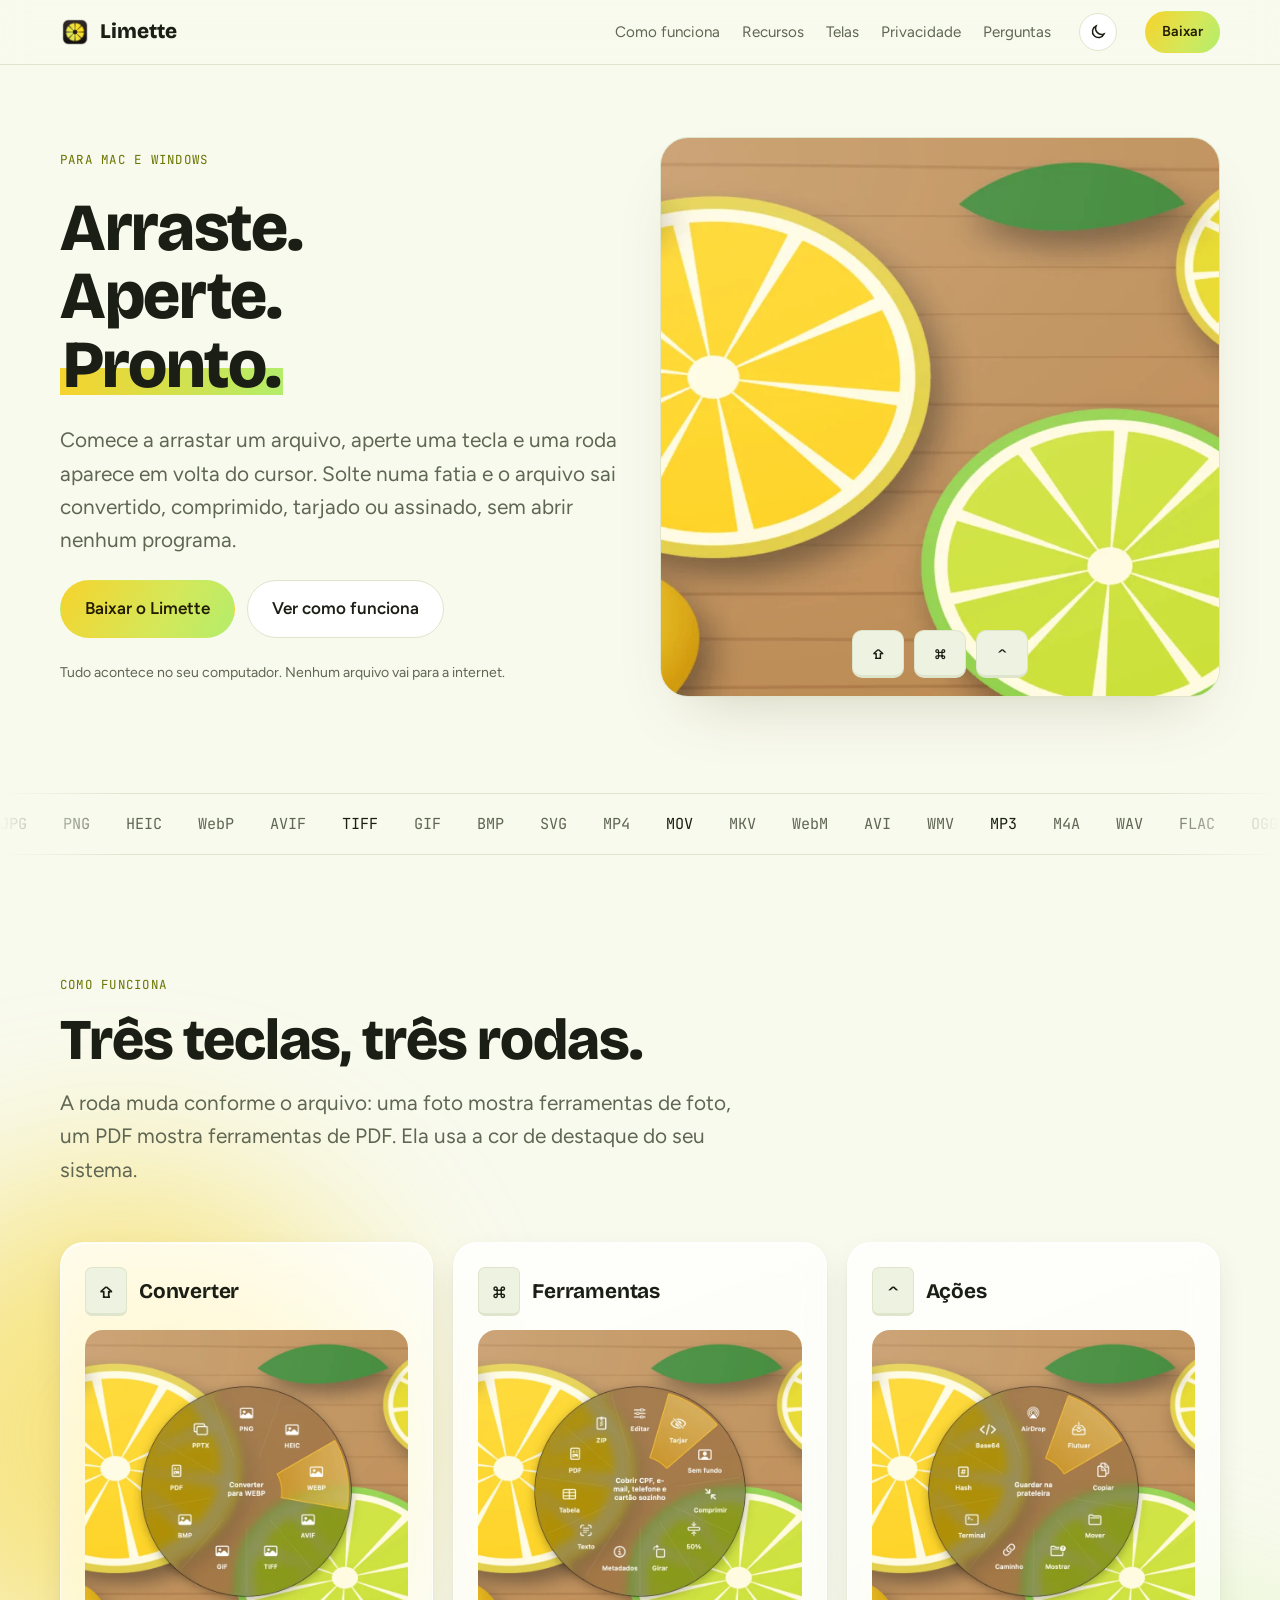
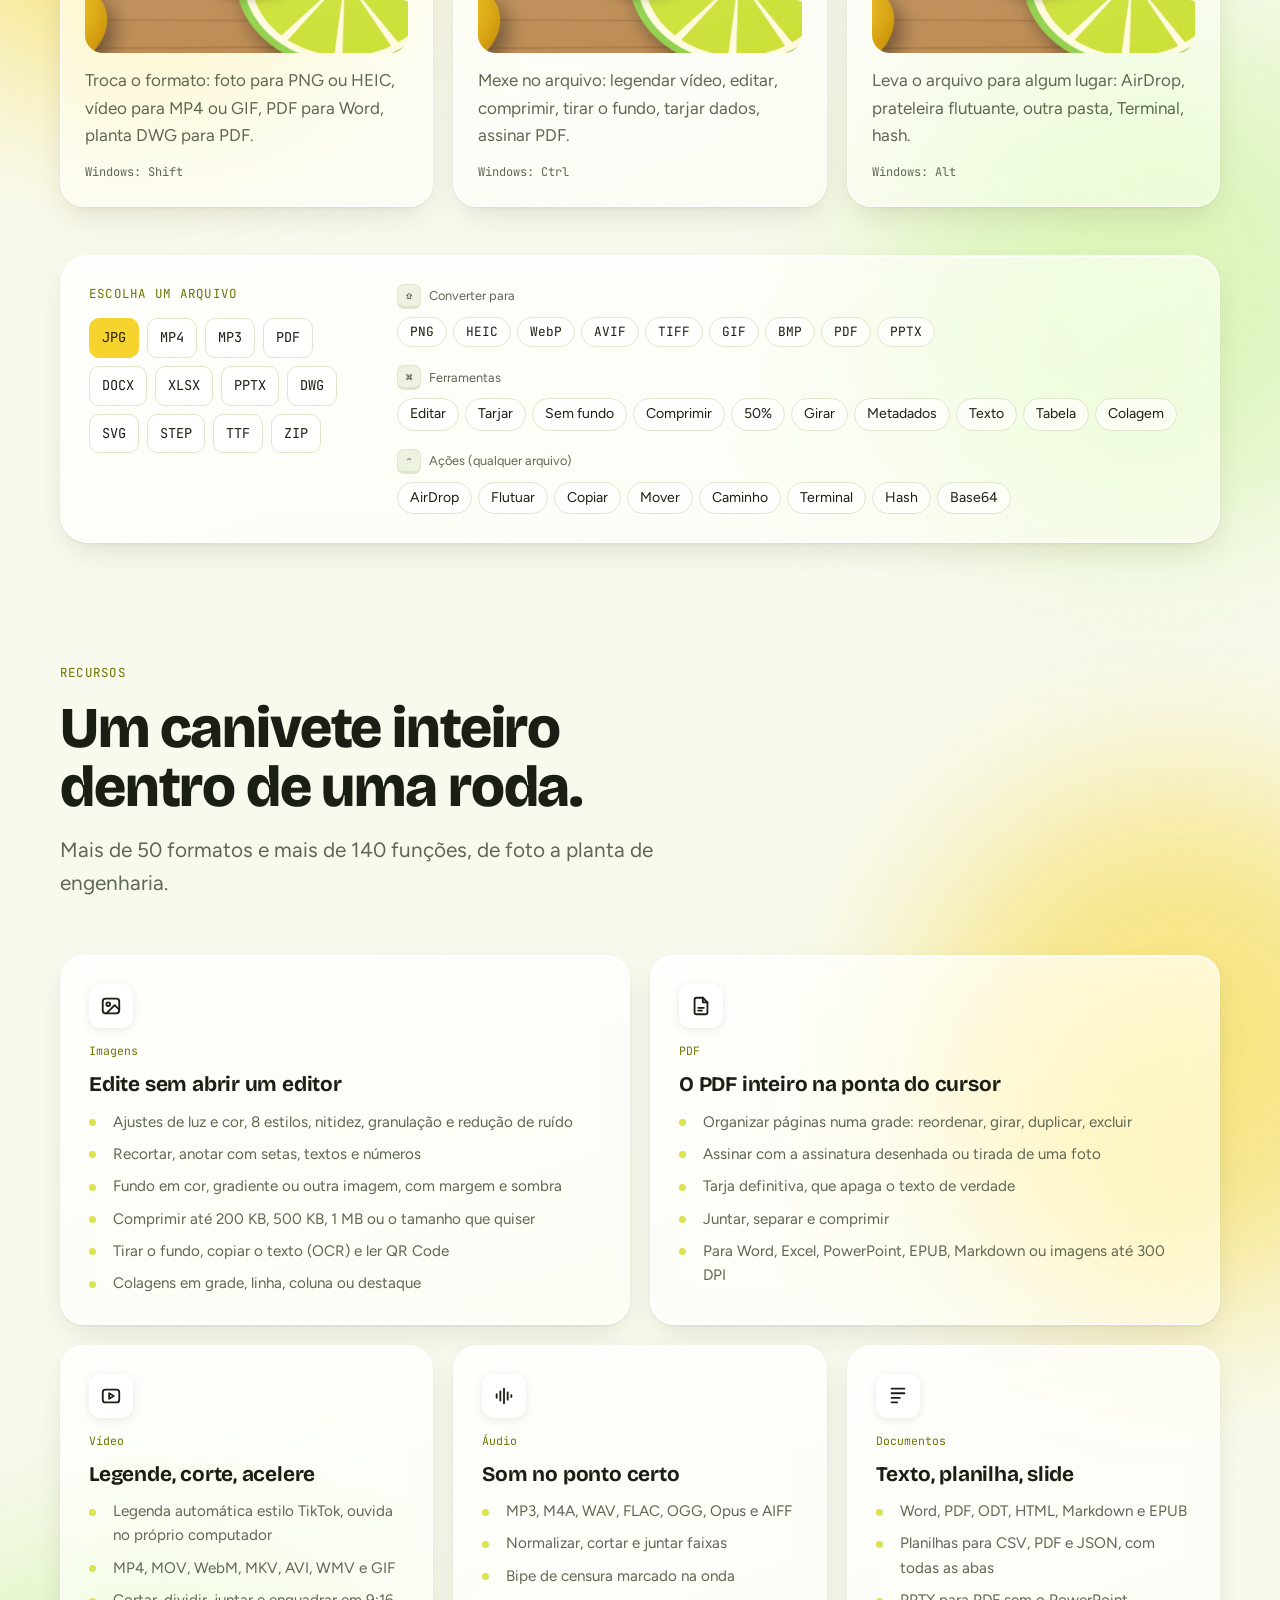
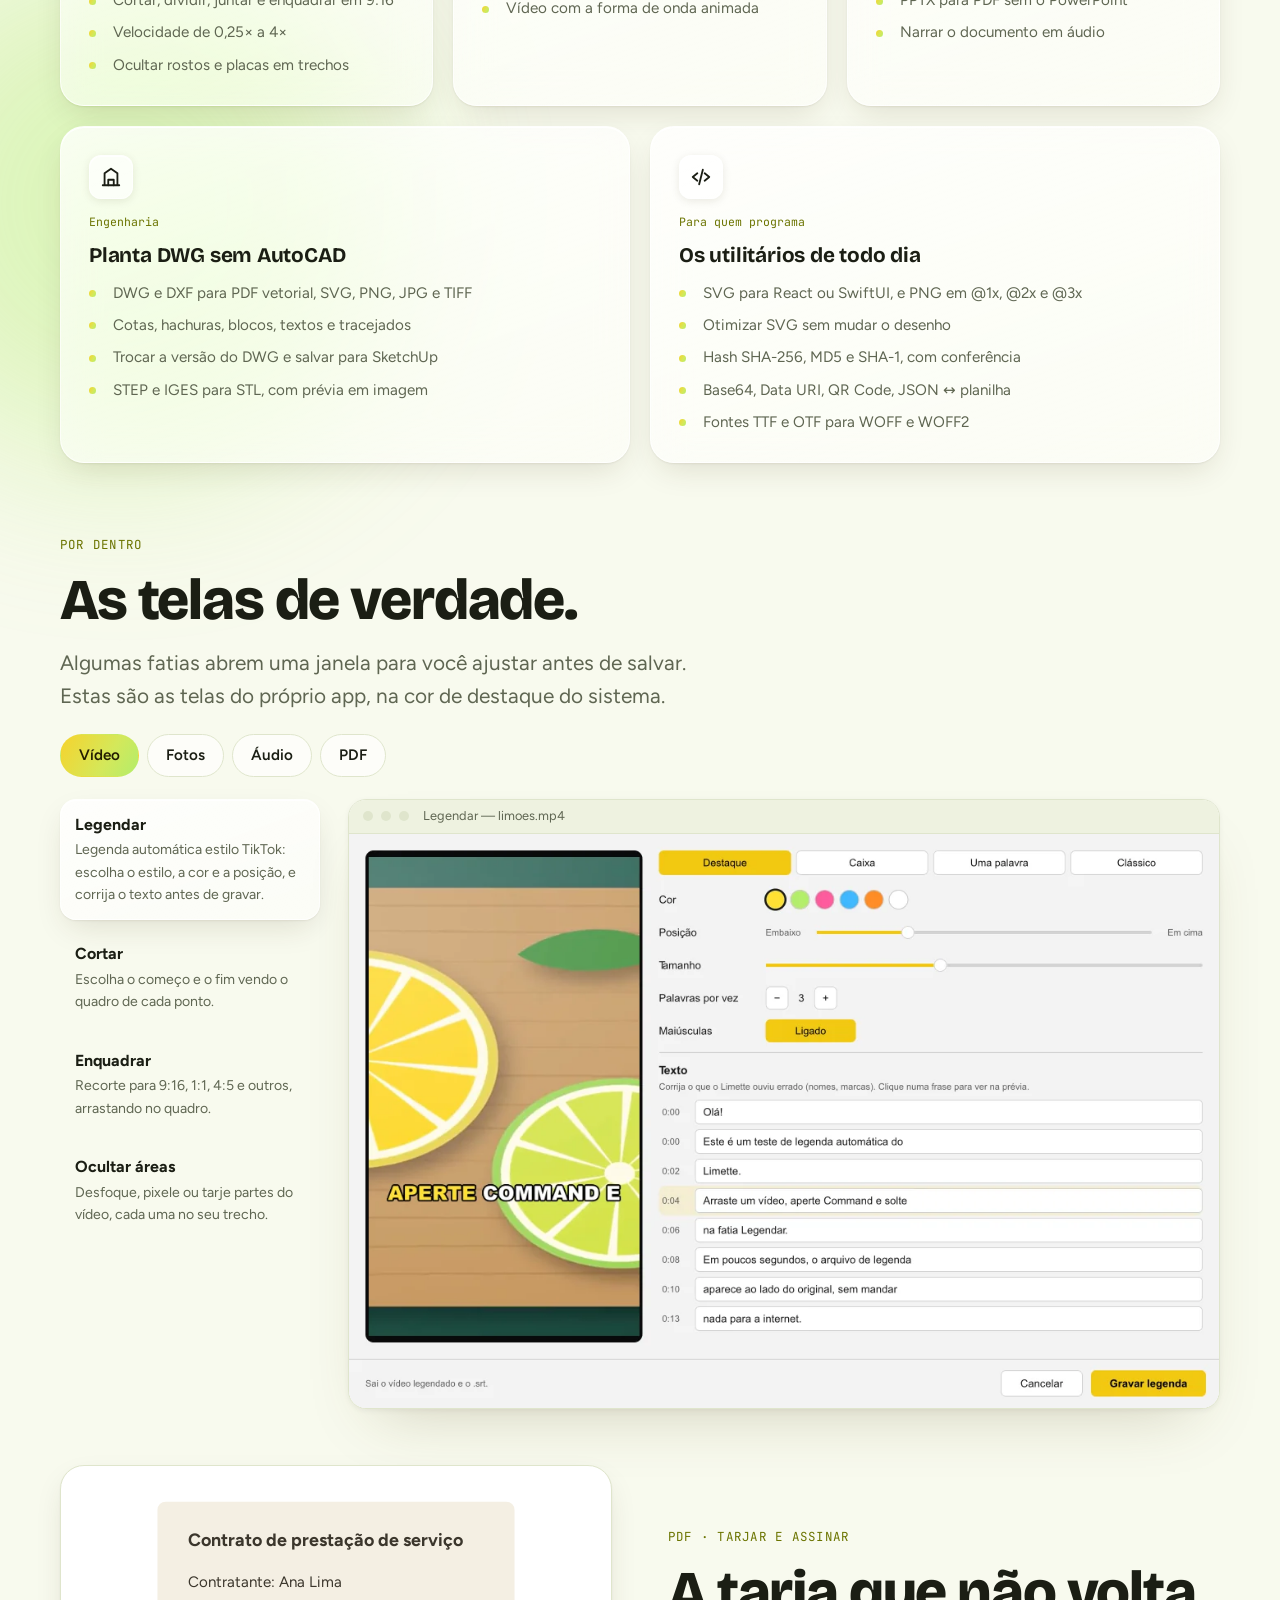
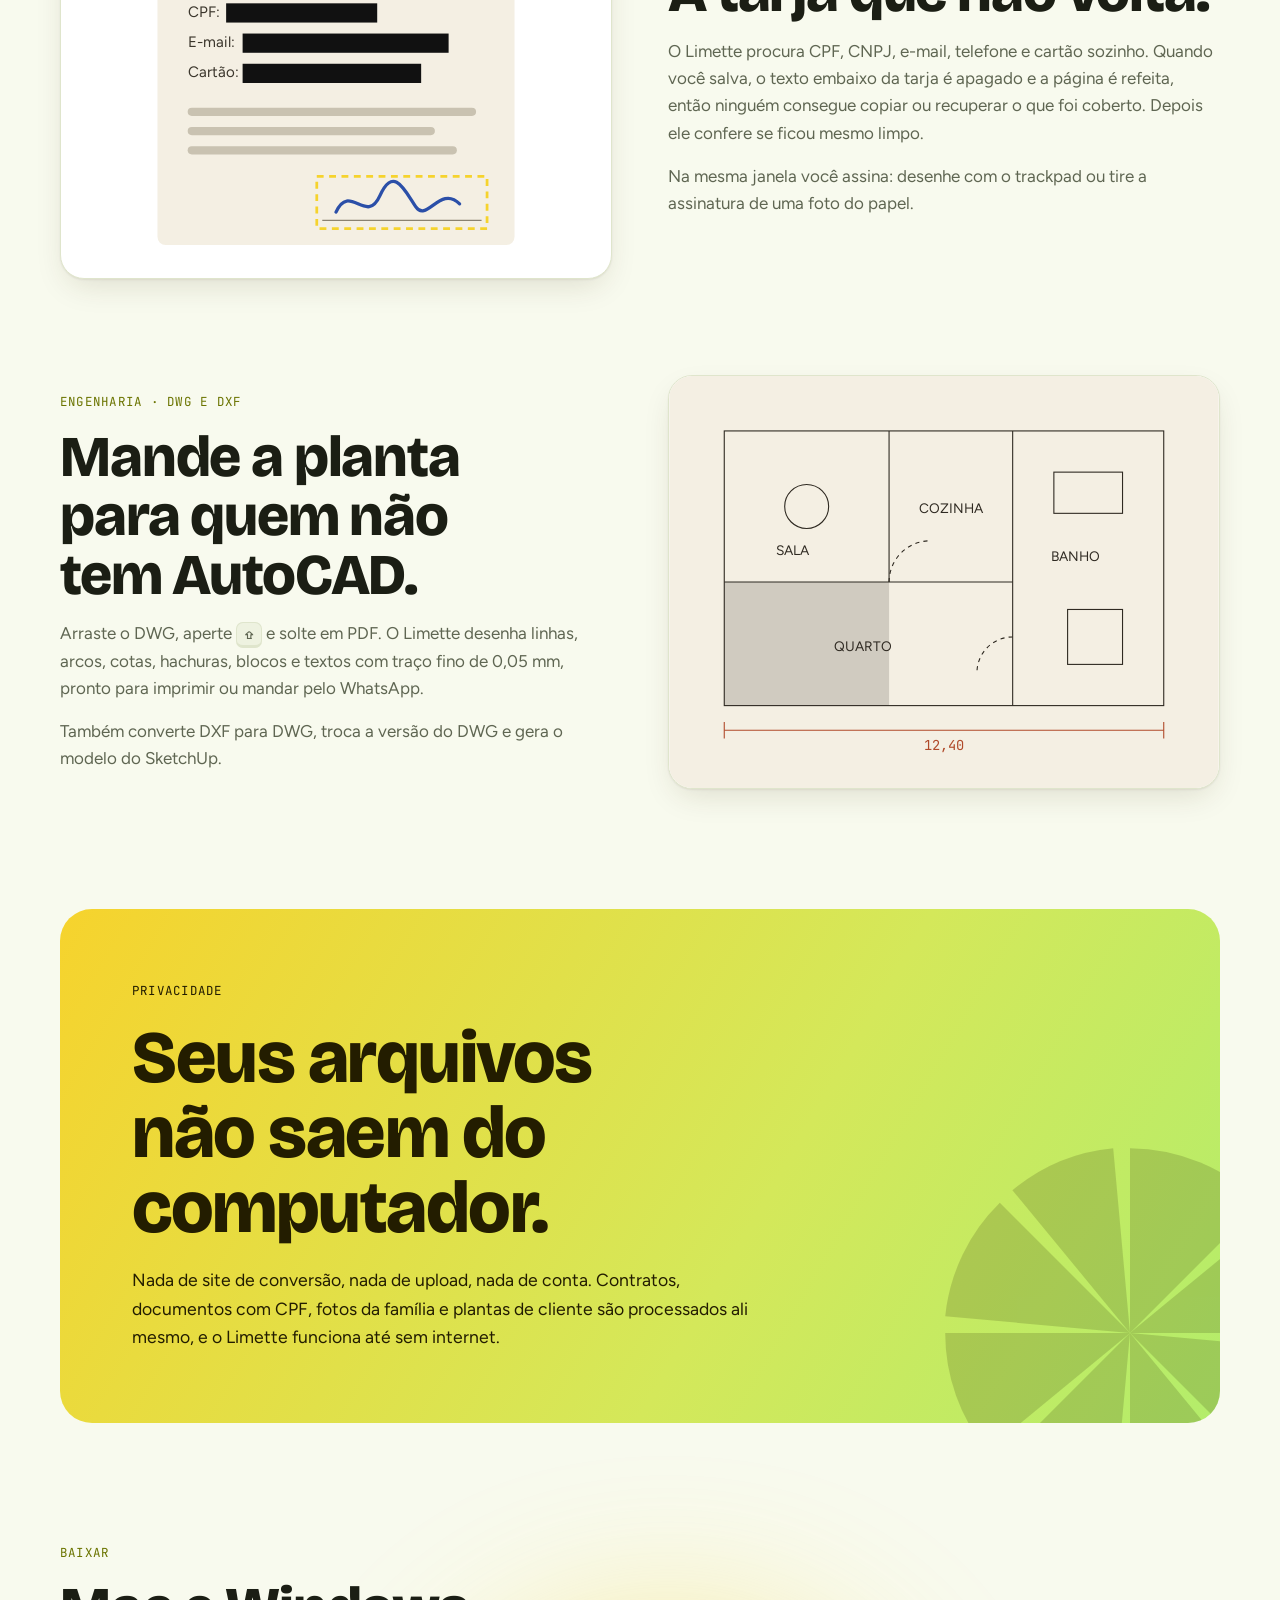
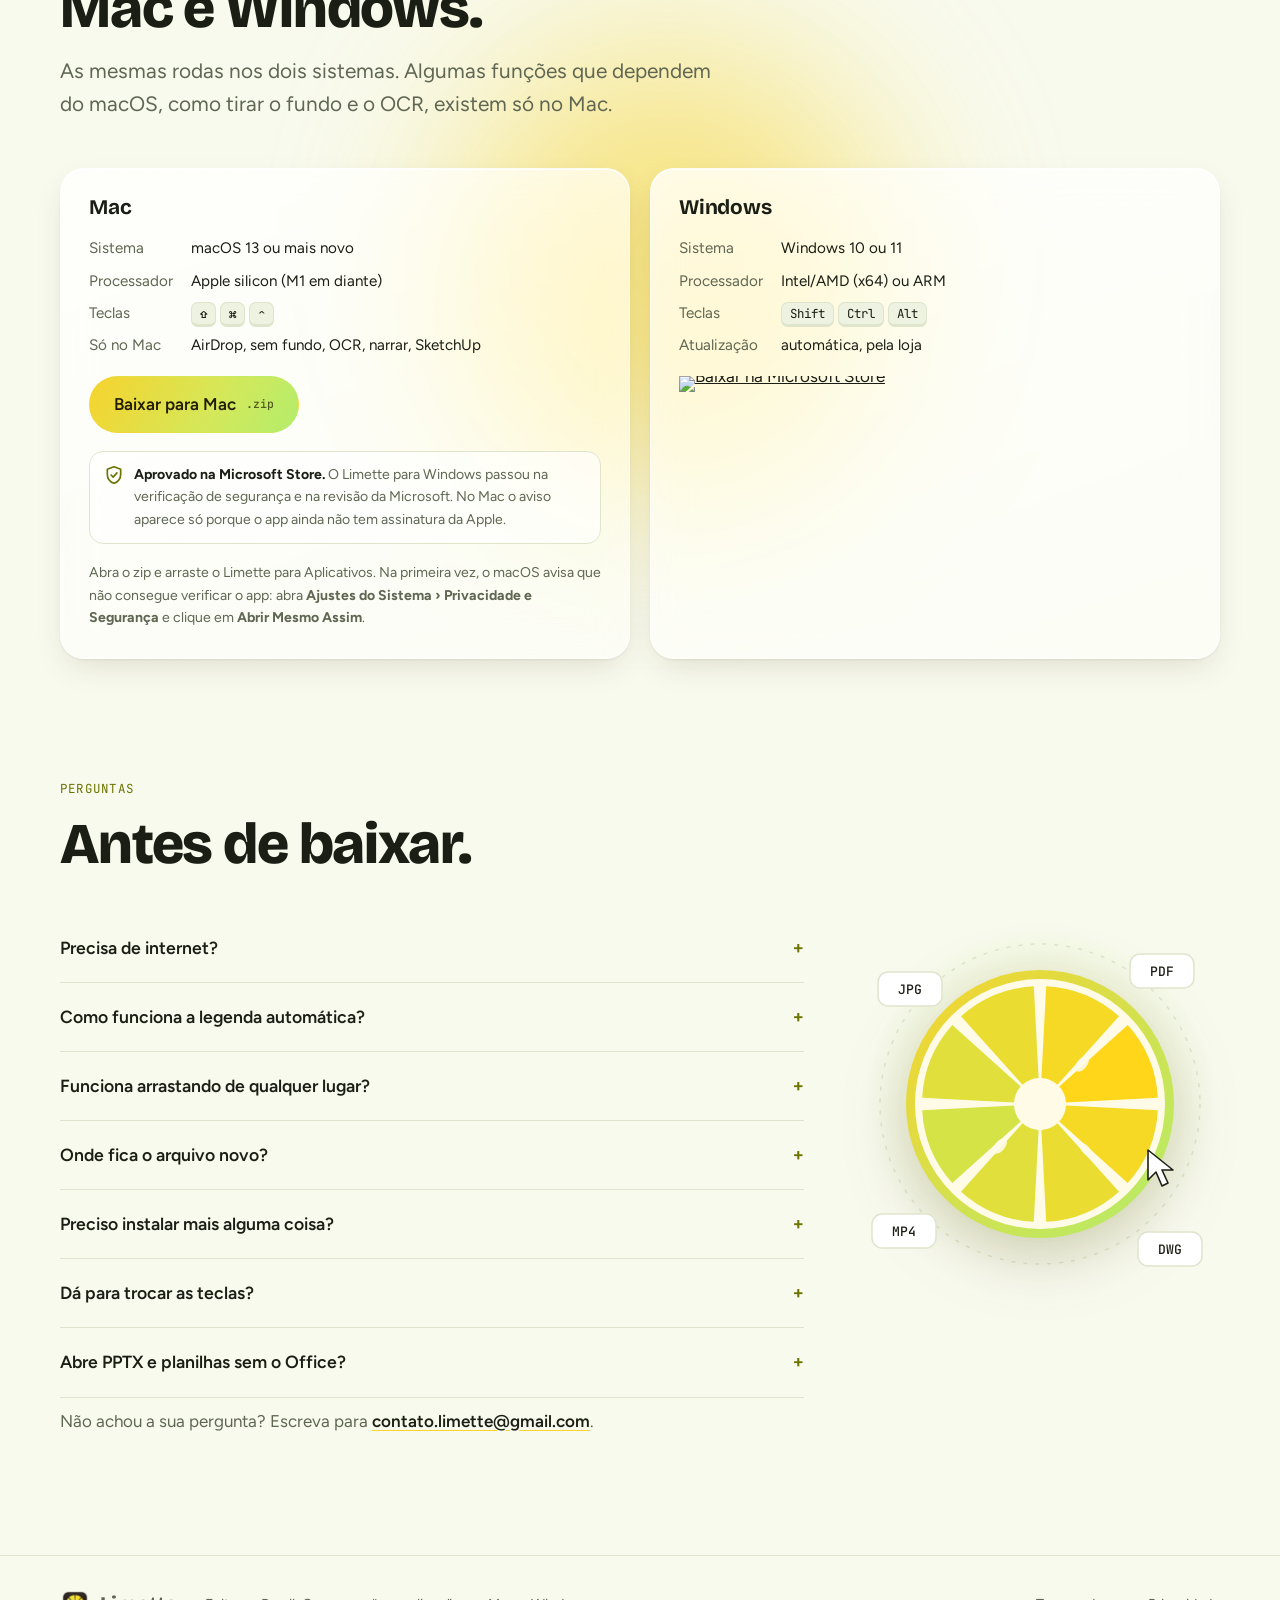
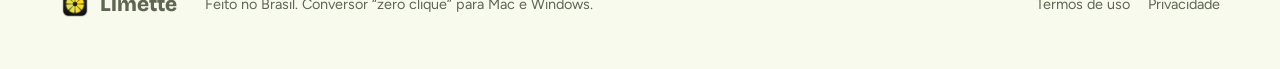
==== index.html @ af5698f9 "Selo oficial da Microsoft Store Co-Authored-By: Claude Opus 5.5 <noreply@anthropic.com>" ====
<!doctype html>
<html lang="pt-BR">
<head>
<meta charset="utf-8">
<meta name="viewport" content="width=device-width, initial-scale=1, viewport-fit=cover">
<title>Limette</title>
<meta name="description" content="Arraste um arquivo, aperte uma tecla e escolha na roda. Converter, comprimir, tarjar e assinar no Mac e no Windows, sem internet.">
<meta name="claude:viewport-fit-sides" content="cover">
<link rel="icon" href="icon.png">
<link rel="preconnect" href="https://fonts.googleapis.com">
<link rel="stylesheet" href="https://fonts.googleapis.com/css2?family=Bricolage+Grotesque:opsz,wght@12..96,500;12..96,700;12..96,800&family=Figtree:wght@400;500;600&family=JetBrains+Mono:wght@500&display=swap">
<style>
/* Layout: casca escura do ícone, gomos do amarelo ao verde-claro como único acento; a roda real do app é o herói */
/* claro é o padrão; o escuro só entra pelo botão (data-theme="dark") */
:root{
  --bg:#f8faee; --surface:#ffffff; --raise:#eef2e0; --ink:#1b1e14; --muted:#5f6652; --line:#dfe5cc;
  --lime:#b3ed6b; --grad:linear-gradient(120deg,#f6d32d 0%,#d4e85a 60%,#b3ed6b 100%);
  --lemon:#f6d32d; --lemon-soft:#f6d32d22; --lemon-ink:#231d00; --accent-text:#6b7400; --glow:#f2fbcf; --shadow:#5a4a1a40; --h1-accent:#1b1e14; --h1-mark:#f6d32d;
  --glass-1:#ffffffd0; --glass-2:#ffffff80; --glass-border:#ffffffb0; --glass-hi:#ffffff; --glass-shadow:0 1px 2px #3a2f0a14, 0 12px 32px -8px #3a2f0a26;
  --chip:#ffffffa0; --blob-1:#f6d32d; --blob-2:#b3ed6b; --blob-op:.55;
  --f-display:"Bricolage Grotesque", "Avenir Next", system-ui, sans-serif;
  --f-body:"Figtree", -apple-system, "Segoe UI", system-ui, sans-serif;
  --f-mono:"JetBrains Mono", ui-monospace, Menlo, Consolas, monospace;
  color-scheme:light;
}
:root[data-theme="dark"]{
  --bg:#10120c; --surface:#191c14; --raise:#22261b; --ink:#f2f4e6; --muted:#a3a892; --line:#2b3024; --accent-text:#f6d32d; --glow:#232a17; --shadow:#0009; --h1-accent:#f6d32d; --h1-mark:transparent; --glass-1:#ffffff12; --glass-2:#ffffff06; --glass-border:#ffffff1c; --glass-hi:#ffffff1f; --glass-shadow:0 1px 2px #0006, 0 16px 40px -12px #000c; --chip:#ffffff10; --blob-op:.2; color-scheme:dark }
*{box-sizing:border-box}
html{scroll-behavior:smooth;overflow-x:clip}
@media (prefers-reduced-motion:reduce){html{scroll-behavior:auto}}
body{margin:0;background:var(--bg);color:var(--ink);font-family:var(--f-body);font-size:17px;line-height:1.6;-webkit-font-smoothing:antialiased;overflow-x:clip}
.g{padding-left:max(20px, env(safe-area-inset-left,0px));padding-right:max(20px, env(safe-area-inset-right,0px))}
.wrap{max-width:1160px;margin:0 auto}
h1,h2,h3{font-family:var(--f-display);margin:0;text-wrap:balance;letter-spacing:-.02em;line-height:1.02}
h1{font-size:clamp(2.5rem,5.4vw,4.2rem);font-weight:800}
h2{font-size:clamp(2.1rem,5vw,3.6rem);font-weight:800}
h3{font-size:1.3rem;font-weight:700;letter-spacing:-.01em}
p{margin:0}
a{color:inherit}
kbd{font-family:var(--f-mono);font-size:.82em;background:var(--raise);border:1px solid var(--line);border-bottom-width:3px;border-radius:7px;padding:2px 8px;white-space:nowrap}
.eyebrow{font-family:var(--f-mono);font-size:.78rem;letter-spacing:.1em;text-transform:uppercase;color:var(--accent-text)}
.lede{font-size:clamp(1.1rem,2vw,1.3rem);color:var(--muted);max-width:52ch}
.btn{display:inline-flex;align-items:center;gap:10px;border-radius:999px;padding:14px 24px;font-weight:600;text-decoration:none;border:1px solid var(--line);background:var(--surface);transition:transform .15s, background .15s}
.btn:hover{transform:translateY(-1px);background:var(--raise)}
.btn.primary{background:var(--grad);color:var(--lemon-ink);border-color:transparent}
.btn.primary:hover{filter:brightness(1.06)}
.btn small{font-family:var(--f-mono);font-size:.72rem;opacity:.7;font-weight:500}
:focus-visible{outline:3px solid var(--lemon);outline-offset:3px}
section{padding-block:120px 0}
@media (max-width:700px){section{padding-block:80px 0}}

/* nav */
body::before{content:"";position:fixed;inset:0 0 auto;height:env(safe-area-inset-top,0px);z-index:20;background:var(--bg)}
nav{position:sticky;top:env(safe-area-inset-top,0px);z-index:10;background:color-mix(in srgb, var(--bg) 82%, transparent);backdrop-filter:blur(14px);-webkit-backdrop-filter:blur(14px);border-bottom:1px solid var(--line)}
nav .wrap{display:flex;align-items:center;gap:28px;height:64px}
.brand{display:flex;align-items:center;gap:10px;font-family:var(--f-display);font-weight:800;font-size:1.3rem;text-decoration:none}
.brand img{width:30px;height:30px}
nav .links{display:flex;gap:22px;margin-left:auto;font-size:.95rem;color:var(--muted)}
nav .links a{text-decoration:none}
nav .links a:hover{color:var(--ink)}
nav .btn{padding:8px 16px;font-size:.9rem}
.theme{width:38px;height:38px;border-radius:50%;border:1px solid var(--line);background:var(--surface);color:var(--ink);display:grid;place-items:center;cursor:pointer;padding:0}
.theme:hover{background:var(--raise)}
.theme svg{width:18px;height:18px}
.theme .sun{display:none}
:root[data-theme="dark"] .theme .sun{display:block} :root[data-theme="dark"] .theme .moon{display:none}
@media (max-width:760px){nav .links{display:none} .theme{margin-left:auto}}

/* hero */
.hero{padding-block:72px 0;display:grid;grid-template-columns:minmax(0,1fr) minmax(0,1fr);gap:40px;align-items:center}
.hero .copy{display:grid;gap:24px}
.hero h1 span{color:var(--h1-accent);background:linear-gradient(90deg,#f6d32d,#b3ed6b) 0 82%/100% 34% no-repeat;padding-inline:.04em}
:root[data-theme="dark"] .hero h1 span{background:var(--grad);-webkit-background-clip:text;background-clip:text;color:transparent;padding-inline:0}
.ctas{display:flex;flex-wrap:wrap;gap:12px}
.note{font-size:.88rem;color:var(--muted)}
@media (max-width:900px){.hero{grid-template-columns:1fr}}

.stage{position:relative;aspect-ratio:1/1;max-width:100%;border-radius:28px;overflow:hidden;border:1px solid var(--line);box-shadow:0 30px 60px -30px var(--shadow)}
.stage .backdrop,.wheel{position:absolute;inset:0;width:100%;height:100%;object-fit:cover;display:block}
/* fotos da roda de verdade (Liquid Glass) sobre o mesmo fundo: só a roda "aparece" */
.wheel{opacity:0;transform:scale(1.015);transition:opacity .35s ease, transform .45s cubic-bezier(.2,.9,.25,1.15)}
.wheel.show{opacity:1;transform:none}
@media (prefers-reduced-motion:reduce){.wheel{transition:none}}
.keys{position:absolute;left:50%;bottom:18px;transform:translateX(-50%);display:flex;gap:10px;z-index:5}
.keys kbd{font-size:1.1rem;padding:8px 14px;border-radius:10px;transition:background .15s, color .15s, transform .15s;min-width:52px;text-align:center}
.keys kbd.down{background:var(--lemon);color:var(--lemon-ink);border-color:var(--lemon);transform:translateY(2px)}
.toast{position:absolute;left:50%;top:20px;transform:translate(-50%,-12px);opacity:0;background:var(--raise);border:1px solid var(--line);border-radius:999px;padding:8px 16px;font-size:.9rem;transition:opacity .3s, transform .3s;white-space:nowrap;z-index:6}
.toast.show{opacity:1;transform:translate(-50%,0)}
.toast i{font-style:normal;color:var(--accent-text)}
@media (prefers-reduced-motion:reduce){.wheel,.file,.cursor,.toast{transition:none}}

/* formats marquee */
.marquee{margin-top:96px;border-block:1px solid var(--line);overflow:hidden;padding-block:18px;mask-image:linear-gradient(90deg,transparent,#000 10%,#000 90%,transparent)}
.track{display:flex;gap:36px;width:max-content;animation:run 60s linear infinite;font-family:var(--f-mono);color:var(--muted);font-size:.95rem}
.track span:nth-child(5n+1){color:var(--ink)}
@keyframes run{to{transform:translateX(-50%)}}
@media (prefers-reduced-motion:reduce){.track{animation:none;flex-wrap:wrap;width:auto}}

/* three keys */
.head{display:grid;gap:16px;max-width:760px}
.trio{display:grid;grid-template-columns:repeat(3,minmax(0,1fr));gap:20px;margin-top:56px}
@media (max-width:900px){.trio{grid-template-columns:1fr}}
.mode{border-radius:24px;padding:24px;display:grid;gap:14px;align-content:start}
.mode img{width:100%;max-width:340px;margin:0 auto;display:block}
.mode img.shot-wheel{border-radius:18px;aspect-ratio:1/1;object-fit:cover}

.mode .key{display:flex;align-items:center;gap:12px}
.mode .key kbd{font-size:1.3rem;padding:6px 14px}
.mode p{color:var(--muted)}
.mode .win{font-family:var(--f-mono);font-size:.75rem;color:var(--muted)}

/* where does it go */
.picker{margin-top:48px;display:grid;grid-template-columns:minmax(0,280px) minmax(0,1fr);gap:28px;border-radius:28px;padding:28px}
@media (max-width:760px){.picker{grid-template-columns:1fr}}
.from{display:flex;flex-wrap:wrap;gap:8px;align-content:start}
.from button{font:inherit;font-family:var(--f-mono);font-size:.85rem;color:var(--ink);background:var(--chip);border:1px solid var(--line);border-radius:10px;padding:8px 12px;cursor:pointer}
.from button[aria-pressed="true"]{background:var(--lemon);color:var(--lemon-ink);border-color:var(--lemon)}
.to{display:grid;gap:18px;align-content:start;min-width:0}
.to .row{display:grid;gap:8px}
.to .lbl{font-size:.8rem;color:var(--muted);display:flex;gap:8px;align-items:center}
.to .chips{display:flex;flex-wrap:wrap;gap:6px}
.to .chips span{border:1px solid var(--line);border-radius:999px;padding:4px 12px;font-size:.88rem;background:var(--chip)}
.to .chips.conv span{font-family:var(--f-mono);font-size:.8rem}


/* vidro: cards translúcidos sobre manchas de limão */
.mode,.picker,.card,.plat,.art{background:linear-gradient(160deg,var(--glass-1),var(--glass-2));-webkit-backdrop-filter:blur(18px) saturate(1.4);backdrop-filter:blur(18px) saturate(1.4);
  border:1px solid var(--glass-border);box-shadow:inset 0 1px 0 var(--glass-hi), var(--glass-shadow)}
#como,#recursos,#baixar{position:relative;isolation:isolate;overflow-x:clip}
#como::before,#como::after,#recursos::before,#recursos::after,#baixar::before{content:"";position:absolute;z-index:-1;width:520px;height:520px;max-width:90vw;max-height:90vw;border-radius:50%;filter:blur(90px);opacity:var(--blob-op);pointer-events:none;background:var(--blob-1)}
#como::before{left:-140px;top:320px}
#como::after{right:-120px;top:760px;background:var(--blob-2);opacity:calc(var(--blob-op) * .7)}
#recursos::before{right:-160px;top:240px}
#recursos::after{left:-140px;top:1000px;background:var(--blob-2);opacity:calc(var(--blob-op) * .7)}
#baixar::before{left:35%;top:220px;width:440px;height:440px}
.ico{width:44px;height:44px;border-radius:12px;display:grid;place-items:center;color:var(--ink);background:var(--chip);border:1px solid var(--glass-border);box-shadow:inset 0 1px 0 var(--glass-hi), 0 2px 8px #3a2f0a1a}
.ico svg{width:22px;height:22px}

/* galeria: as telas de verdade do app, por área, numa moldura de janela neutra */
.tour{margin-top:72px;display:grid;gap:22px}
.tour .tabs{display:flex;flex-wrap:wrap;gap:8px}
.tour .tab{font:inherit;font-weight:600;font-size:.95rem;color:var(--ink);background:var(--chip);border:1px solid var(--line);border-radius:999px;padding:8px 18px;cursor:pointer}
.tour .tab[aria-selected="true"]{background:var(--grad);color:var(--lemon-ink);border-color:transparent}
.tour .body{display:grid;grid-template-columns:minmax(0,260px) minmax(0,1fr);gap:28px;align-items:start}
@media (max-width:900px){.tour .body{grid-template-columns:1fr}}
.tour .list{display:grid;gap:8px}
.tour .pick{font:inherit;text-align:left;color:var(--ink);background:transparent;border:1px solid transparent;border-radius:16px;padding:12px 14px;cursor:pointer;display:grid;gap:2px}
.tour .pick b{font-size:1rem}
.tour .pick span{font-size:.88rem;color:var(--muted)}
.tour .pick:hover{background:var(--chip)}
.tour .pick[aria-pressed="true"]{background:linear-gradient(160deg,var(--glass-1),var(--glass-2));border-color:var(--glass-border);box-shadow:inset 0 1px 0 var(--glass-hi), var(--glass-shadow)}
@media (max-width:900px){.tour .list{grid-auto-flow:column;grid-auto-columns:max-content;overflow-x:auto;padding-bottom:4px}.tour .pick span{display:none}}
.shot{margin:0;border-radius:18px;overflow:hidden;background:var(--surface);border:1px solid var(--line);box-shadow:0 30px 60px -30px var(--shadow), 0 2px 6px #0000000f}
.shot .bar{height:34px;display:flex;align-items:center;gap:8px;padding:0 14px;background:var(--raise);border-bottom:1px solid var(--line);font-size:.8rem;color:var(--muted)}
.shot .bar i{width:10px;height:10px;border-radius:50%;background:var(--line);display:inline-block}
.shot .bar span{margin-left:6px}
.shot img{display:block;width:100%;height:auto}
.tour .note{font-size:.85rem;color:var(--muted)}

/* features bento */
.bento{display:grid;grid-template-columns:repeat(6,minmax(0,1fr));gap:20px;margin-top:56px}
.card{border-radius:24px;padding:28px;display:grid;gap:14px;align-content:start;grid-column:span 2;min-width:0}
.card.wide{grid-column:span 3}
.card ul{margin:0;padding:0;list-style:none;display:grid;gap:8px;color:var(--muted);font-size:.95rem}
.card li{display:grid;grid-template-columns:14px 1fr;gap:10px}
.card li::before{content:"";width:7px;height:7px;margin-top:.62em;border-radius:50%;background:var(--grad)}
.card .tag{font-family:var(--f-mono);font-size:.72rem;color:var(--accent-text)}
@media (max-width:980px){.card,.card.wide{grid-column:span 3}}
@media (max-width:640px){.bento{grid-template-columns:1fr}.card,.card.wide{grid-column:auto}}

/* spotlight */
.spot{display:grid;grid-template-columns:minmax(0,1fr) minmax(0,1fr);gap:56px;align-items:center;margin-top:56px}
.spot + .spot{margin-top:96px}
.spot.flip .art{order:2}
@media (max-width:860px){.spot{grid-template-columns:1fr;gap:28px}.spot.flip .art{order:0}}
.spot .txt{display:grid;gap:16px}
.spot .txt p{color:var(--muted)}
.art{aspect-ratio:4/3;max-width:100%;border-radius:24px;background:var(--surface);border:1px solid var(--line);overflow:hidden;position:relative}
.art svg{width:100%;height:100%;display:block}

/* privacy */
.priv{border-radius:32px;background:var(--grad);color:var(--lemon-ink);padding:clamp(32px,6vw,72px);display:grid;gap:20px;position:relative;overflow:hidden}
.priv h2{font-size:clamp(2.4rem,6vw,4.6rem);max-width:14ch}
.priv p{max-width:56ch;font-size:1.1rem}
.priv .seg{position:absolute;right:-120px;bottom:-120px;width:420px;opacity:.16}
@media (max-width:640px){.priv .seg{width:260px;right:-90px;bottom:-90px}}

/* platforms + download */
.plats{display:grid;grid-template-columns:repeat(2,minmax(0,1fr));gap:20px;margin-top:48px}
@media (max-width:760px){.plats{grid-template-columns:1fr}}
.plat{border-radius:24px;padding:28px;display:grid;gap:18px;align-content:start}
.plat dl{margin:0;display:grid;grid-template-columns:auto 1fr;gap:8px 18px;font-size:.95rem}
.plat dt{color:var(--muted)}
.plat dd{margin:0}
.plat .btns{display:flex;flex-wrap:wrap;gap:10px}
/* selo oficial da Microsoft Store: o escuro no tema claro, o claro no tema escuro */
.store-badge{display:inline-block;line-height:0;border-radius:8px}
.store-badge img{width:200px;height:auto}
.store-badge .on-dark{display:none}
:root[data-theme="dark"] .store-badge .on-light{display:none}
:root[data-theme="dark"] .store-badge .on-dark{display:inline}
.plat .alt{font-size:.88rem;color:var(--muted)}
.plat .trust{display:flex;gap:10px;align-items:flex-start;font-size:.88rem;color:var(--muted);background:var(--chip);border:1px solid var(--line);border-radius:14px;padding:12px 14px}
.plat .trust svg{width:20px;height:20px;flex:none;color:var(--accent-text);margin-top:1px}
.plat .trust b{color:var(--ink)}
.plat .alt a{color:var(--ink);text-underline-offset:3px}

/* faq */
.faqgrid{margin-top:40px;display:grid;grid-template-columns:minmax(0,1fr) minmax(0,360px);gap:56px;align-items:start}
@media (max-width:900px){.faqgrid{grid-template-columns:1fr;gap:40px}}
.faq{display:grid;gap:0}
/* desenho ao lado das perguntas: a fatia de limão do ícone, com arquivos em volta; fica parado enquanto as perguntas rolam */
.lemon-side{position:sticky;top:calc(env(safe-area-inset-top,0px) + 96px)}
.art-lemon{width:100%;max-width:360px;height:auto;display:block;margin-inline:auto;overflow:visible}
.art-lemon .slice{transform-box:view-box;transform-origin:180px 190px;filter:drop-shadow(0 18px 30px var(--shadow))}
.art-lemon .chip rect{fill:var(--surface);stroke:var(--line);stroke-width:1.5}
.art-lemon .chip text{font-family:var(--f-mono);font-size:13px;font-weight:500;fill:var(--ink);text-anchor:middle}
@media (prefers-reduced-motion:no-preference){
  .art-lemon .slice{animation:spin 60s linear infinite}
  .art-lemon .chip{animation:float 5s ease-in-out infinite}
  .art-lemon .c2{animation-delay:-1.2s} .art-lemon .c3{animation-delay:-2.5s} .art-lemon .c4{animation-delay:-3.7s}
  .art-lemon .cursor{animation:float 4s ease-in-out infinite -2s}
}
@keyframes spin{to{transform:rotate(360deg)}}
@keyframes float{50%{transform:translateY(-8px)}}
@media (max-width:900px){.lemon-side{position:static;max-width:300px;margin-inline:auto}}
.faq-mail{color:var(--muted);margin-top:24px}
.faq-mail a{color:var(--ink);font-weight:600;text-decoration-color:var(--lemon);text-underline-offset:3px;overflow-wrap:anywhere}
.faq details{border-bottom:1px solid var(--line);padding-block:20px}
.faq summary{cursor:pointer;list-style:none;font-weight:600;font-size:1.1rem;display:flex;justify-content:space-between;gap:16px}
.faq summary::-webkit-details-marker{display:none}
.faq summary::after{content:"+";font-family:var(--f-mono);color:var(--accent-text);transition:transform .2s}
.faq details[open] summary::after{transform:rotate(45deg)}
.faq p{color:var(--muted);margin-top:10px;max-width:68ch}

footer{margin-top:120px;border-top:1px solid var(--line);padding-block:32px 48px;color:var(--muted);font-size:.9rem}
footer .wrap{display:flex;flex-wrap:wrap;gap:16px 28px;align-items:center}
footer .flinks{display:flex;gap:18px;margin-left:auto}
footer .flinks a{text-decoration:none}
footer .flinks a:hover{color:var(--ink)}
</style>
</head>
<body>

<nav class="g"><div class="wrap">
  <a class="brand" href="#top"><img src="icon.png" alt="">Limette</a>
  <div class="links"><a href="#como">Como funciona</a><a href="#recursos">Recursos</a><a href="#telas">Telas</a><a href="#privacidade">Privacidade</a><a href="#perguntas">Perguntas</a></div>
  <button class="theme" id="theme" type="button" aria-label="Trocar entre modo claro e escuro">
    <svg class="moon" viewBox="0 0 24 24" fill="none" stroke="currentColor" stroke-width="2" stroke-linecap="round"><path d="M20 14.5A8 8 0 0 1 9.5 4a8 8 0 1 0 10.5 10.5Z"/></svg>
    <svg class="sun" viewBox="0 0 24 24" fill="none" stroke="currentColor" stroke-width="2" stroke-linecap="round"><circle cx="12" cy="12" r="4"/><path d="M12 2v2M12 20v2M4.9 4.9l1.4 1.4M17.7 17.7l1.4 1.4M2 12h2M20 12h2M4.9 19.1l1.4-1.4M17.7 6.3l1.4-1.4"/></svg>
  </button>
  <a class="btn primary" href="#baixar">Baixar</a>
</div></nav>

<main id="top">
<div class="g"><div class="wrap hero">
  <div class="copy">
    <div class="eyebrow">Para Mac e Windows</div>
    <h1>Arraste.<br>Aperte.<br><span>Pronto.</span></h1>
    <p class="lede">Comece a arrastar um arquivo, aperte uma tecla e uma roda aparece em volta do cursor. Solte numa fatia e o arquivo sai convertido, comprimido, tarjado ou assinado, sem abrir nenhum programa.</p>
    <div class="ctas">
      <a class="btn primary" href="#baixar">Baixar o Limette</a>
      <a class="btn" href="#como">Ver como funciona</a>
    </div>
    <p class="note">Tudo acontece no seu computador. Nenhum arquivo vai para a internet.</p>
  </div>

  <div class="stage" id="stage" aria-label="Demonstração: uma tecla é apertada e a roda do Limette aparece em volta do cursor">
    <img class="backdrop" src="img/roda-fundo.webp" alt="">
    <img class="wheel" data-w="0" src="img/roda-convert-real.webp" alt="Roda Converter do Limette">
    <img class="wheel" data-w="1" src="img/roda-tools-real.webp" alt="Roda Ferramentas do Limette">
    <img class="wheel" data-w="2" src="img/roda-actions-real.webp" alt="Roda Ações do Limette">
    <div class="keys"><kbd data-k="0">⇧</kbd><kbd data-k="1">⌘</kbd><kbd data-k="2">⌃</kbd></div>
    <div class="toast" id="toast"></div>
  </div>
</div></div>

<div class="marquee" aria-hidden="true"><div class="track" id="track"></div></div>

<section id="como" class="g"><div class="wrap">
  <div class="head">
    <div class="eyebrow">Como funciona</div>
    <h2>Três teclas, três rodas.</h2>
    <p class="lede">A roda muda conforme o arquivo: uma foto mostra ferramentas de foto, um PDF mostra ferramentas de PDF. Ela usa a cor de destaque do seu sistema.</p>
  </div>
  <div class="trio">
    <div class="mode">
      <div class="key"><kbd>⇧</kbd><h3>Converter</h3></div>
      <img class="shot-wheel" src="img/roda-convert-real.webp" alt="Roda Converter com PNG, HEIC, WebP, AVIF e outros" loading="lazy">
      <p>Troca o formato: foto para PNG ou HEIC, vídeo para MP4 ou GIF, PDF para Word, planta DWG para PDF.</p>
      <span class="win">Windows: Shift</span>
    </div>
    <div class="mode">
      <div class="key"><kbd>⌘</kbd><h3>Ferramentas</h3></div>
      <img class="shot-wheel" src="img/roda-tools-real.webp" alt="Roda Ferramentas com Editar, Tarjar, Sem fundo, Comprimir e outras" loading="lazy">
      <p>Mexe no arquivo: legendar vídeo, editar, comprimir, tirar o fundo, tarjar dados, assinar PDF.</p>
      <span class="win">Windows: Ctrl</span>
    </div>
    <div class="mode">
      <div class="key"><kbd>⌃</kbd><h3>Ações</h3></div>
      <img class="shot-wheel" src="img/roda-actions-real.webp" alt="Roda Ações com AirDrop, Flutuar, Copiar, Mover e outras" loading="lazy">
      <p>Leva o arquivo para algum lugar: AirDrop, prateleira flutuante, outra pasta, Terminal, hash.</p>
      <span class="win">Windows: Alt</span>
    </div>
  </div>

  <div class="picker">
    <div>
      <div class="eyebrow" style="margin-bottom:14px">Escolha um arquivo</div>
      <div class="from" id="from" role="group" aria-label="Tipo de arquivo"></div>
    </div>
    <div class="to" id="to" aria-live="polite"></div>
  </div>
</div></section>

<section id="recursos" class="g"><div class="wrap">
  <div class="head">
    <div class="eyebrow">Recursos</div>
    <h2>Um canivete inteiro dentro de uma roda.</h2>
    <p class="lede">Mais de 50 formatos e mais de 140 funções, de foto a planta de engenharia.</p>
  </div>
  <div class="bento">
    <div class="card wide"><div class="ico"><svg viewBox="0 0 24 24" fill="none" stroke="currentColor" stroke-width="2" stroke-linecap="round" stroke-linejoin="round" aria-hidden="true"><rect x="3" y="4" width="18" height="16" rx="3"/><circle cx="9" cy="10" r="2"/><path d="m21 16-5-5-9 9"/></svg></div><span class="tag">Imagens</span><h3>Edite sem abrir um editor</h3><ul>
      <li>Ajustes de luz e cor, 8 estilos, nitidez, granulação e redução de ruído</li>
      <li>Recortar, anotar com setas, textos e números</li>
      <li>Fundo em cor, gradiente ou outra imagem, com margem e sombra</li>
      <li>Comprimir até 200 KB, 500 KB, 1 MB ou o tamanho que quiser</li>
      <li>Tirar o fundo, copiar o texto (OCR) e ler QR Code</li>
      <li>Colagens em grade, linha, coluna ou destaque</li></ul></div>
    <div class="card wide"><div class="ico"><svg viewBox="0 0 24 24" fill="none" stroke="currentColor" stroke-width="2" stroke-linecap="round" stroke-linejoin="round" aria-hidden="true"><path d="M14 3H7a2 2 0 0 0-2 2v14a2 2 0 0 0 2 2h10a2 2 0 0 0 2-2V8z"/><path d="M14 3v5h5M9 14h6M9 17h4"/></svg></div><span class="tag">PDF</span><h3>O PDF inteiro na ponta do cursor</h3><ul>
      <li>Organizar páginas numa grade: reordenar, girar, duplicar, excluir</li>
      <li>Assinar com a assinatura desenhada ou tirada de uma foto</li>
      <li>Tarja definitiva, que apaga o texto de verdade</li>
      <li>Juntar, separar e comprimir</li>
      <li>Para Word, Excel, PowerPoint, EPUB, Markdown ou imagens até 300 DPI</li></ul></div>
    <div class="card"><div class="ico"><svg viewBox="0 0 24 24" fill="none" stroke="currentColor" stroke-width="2" stroke-linecap="round" stroke-linejoin="round" aria-hidden="true"><rect x="3" y="5" width="18" height="14" rx="3"/><path d="m10 9 5 3-5 3z"/></svg></div><span class="tag">Vídeo</span><h3>Legende, corte, acelere</h3><ul>
      <li>Legenda automática estilo TikTok, ouvida no próprio computador</li>
      <li>MP4, MOV, WebM, MKV, AVI, WMV e GIF</li>
      <li>Cortar, dividir, juntar e enquadrar em 9:16</li>
      <li>Velocidade de 0,25× a 4×</li>
      <li>Ocultar rostos e placas em trechos</li></ul></div>
    <div class="card"><div class="ico"><svg viewBox="0 0 24 24" fill="none" stroke="currentColor" stroke-width="2" stroke-linecap="round" stroke-linejoin="round" aria-hidden="true"><path d="M4 10v4M8 7v10M12 4v16M16 8v8M20 11v2"/></svg></div><span class="tag">Áudio</span><h3>Som no ponto certo</h3><ul>
      <li>MP3, M4A, WAV, FLAC, OGG, Opus e AIFF</li>
      <li>Normalizar, cortar e juntar faixas</li>
      <li>Bipe de censura marcado na onda</li>
      <li>Vídeo com a forma de onda animada</li></ul></div>
    <div class="card"><div class="ico"><svg viewBox="0 0 24 24" fill="none" stroke="currentColor" stroke-width="2" stroke-linecap="round" stroke-linejoin="round" aria-hidden="true"><path d="M5 4h14M5 9h14M5 14h9M5 19h6"/></svg></div><span class="tag">Documentos</span><h3>Texto, planilha, slide</h3><ul>
      <li>Word, PDF, ODT, HTML, Markdown e EPUB</li>
      <li>Planilhas para CSV, PDF e JSON, com todas as abas</li>
      <li>PPTX para PDF sem o PowerPoint</li>
      <li>Narrar o documento em áudio</li></ul></div>
    <div class="card wide"><div class="ico"><svg viewBox="0 0 24 24" fill="none" stroke="currentColor" stroke-width="2" stroke-linecap="round" stroke-linejoin="round" aria-hidden="true"><path d="M3 21h18M5 21V8l7-5 7 5v13"/><path d="M9 21v-6h6v6"/></svg></div><span class="tag">Engenharia</span><h3>Planta DWG sem AutoCAD</h3><ul>
      <li>DWG e DXF para PDF vetorial, SVG, PNG, JPG e TIFF</li>
      <li>Cotas, hachuras, blocos, textos e tracejados</li>
      <li>Trocar a versão do DWG e salvar para SketchUp</li>
      <li>STEP e IGES para STL, com prévia em imagem</li></ul></div>
    <div class="card wide"><div class="ico"><svg viewBox="0 0 24 24" fill="none" stroke="currentColor" stroke-width="2" stroke-linecap="round" stroke-linejoin="round" aria-hidden="true"><path d="m8 8-5 4 5 4M16 8l5 4-5 4M14 4l-4 16"/></svg></div><span class="tag">Para quem programa</span><h3>Os utilitários de todo dia</h3><ul>
      <li>SVG para React ou SwiftUI, e PNG em @1x, @2x e @3x</li>
      <li>Otimizar SVG sem mudar o desenho</li>
      <li>Hash SHA-256, MD5 e SHA-1, com conferência</li>
      <li>Base64, Data URI, QR Code, JSON ↔ planilha</li>
      <li>Fontes TTF e OTF para WOFF e WOFF2</li></ul></div>
  </div>

  <div class="tour" id="telas">
    <div class="head"><div class="eyebrow">Por dentro</div><h2>As telas de verdade.</h2>
      <p class="lede">Algumas fatias abrem uma janela para você ajustar antes de salvar. Estas são as telas do próprio app, na cor de destaque do sistema.</p></div>
    <div class="tabs" role="tablist" aria-label="Área"></div>
    <div class="body">
      <div class="list" id="tourList"></div>
      <figure class="shot"><div class="bar"><i></i><i></i><i></i><span id="tourTitle"></span></div><img id="tourImg" src="img/telas/video-legendar.webp" width="1060" height="700" alt=""></figure>
    </div>
  </div>

  <div class="spot">
    <div class="art" aria-hidden="true">
      <svg viewBox="0 0 400 300">
        <rect width="400" height="300" fill="none"/>
        <rect x="70" y="26" width="260" height="250" rx="6" fill="#f4efe3"/>
        <g font-family="Figtree,sans-serif" font-size="11" fill="#3b362c">
          <text x="92" y="58" font-weight="700" font-size="13">Contrato de prestação de serviço</text>
          <text x="92" y="88">Contratante: Ana Lima</text>
          <text x="92" y="110">CPF:</text><text x="92" y="132">E-mail:</text><text x="92" y="154">Cartão:</text>
        </g>
        <rect x="120" y="100" width="110" height="14" fill="#111"/>
        <rect x="132" y="122" width="150" height="14" fill="#111"/>
        <rect x="132" y="144" width="130" height="14" fill="#111"/>
        <g fill="#c9c2b1"><rect x="92" y="176" width="210" height="6" rx="3"/><rect x="92" y="190" width="180" height="6" rx="3"/><rect x="92" y="204" width="196" height="6" rx="3"/></g>
        <path d="M200 252 C210 230 222 262 232 240 S250 236 258 248 S276 232 290 246" fill="none" stroke="#2b4fa8" stroke-width="2.4" stroke-linecap="round"/>
        <line x1="190" y1="258" x2="306" y2="258" stroke="#8a8270" stroke-width="1"/>
        <rect x="186" y="226" width="124" height="38" fill="none" stroke="#f6d32d" stroke-width="2" stroke-dasharray="5 4"/>
      </svg>
    </div>
    <div class="txt">
      <div class="eyebrow">PDF · tarjar e assinar</div>
      <h2>A tarja que não volta.</h2>
      <p>O Limette procura CPF, CNPJ, e-mail, telefone e cartão sozinho. Quando você salva, o texto embaixo da tarja é apagado e a página é refeita, então ninguém consegue copiar ou recuperar o que foi coberto. Depois ele confere se ficou mesmo limpo.</p>
      <p>Na mesma janela você assina: desenhe com o trackpad ou tire a assinatura de uma foto do papel.</p>
    </div>
  </div>

  <div class="spot flip">
    <div class="art" aria-hidden="true">
      <svg viewBox="0 0 400 300">
        <rect width="400" height="300" fill="#f4efe3"/>
        <g stroke="#2f2a22" stroke-width=".8" fill="none">
          <rect x="40" y="40" width="320" height="200"/>
          <line x1="160" y1="40" x2="160" y2="150"/><line x1="40" y1="150" x2="250" y2="150"/><line x1="250" y1="40" x2="250" y2="240"/>
          <path d="M160 150 A30 30 0 0 1 190 120" stroke-dasharray="3 3"/><path d="M250 190 A26 26 0 0 0 224 216" stroke-dasharray="3 3"/>
          <circle cx="100" cy="95" r="16"/><rect x="280" y="70" width="50" height="30"/><rect x="290" y="170" width="40" height="40"/>
        </g>
        <g stroke="#b04a2a" stroke-width=".8"><line x1="40" y1="258" x2="360" y2="258"/><line x1="40" y1="252" x2="40" y2="264"/><line x1="360" y1="252" x2="360" y2="264"/></g>
        <text x="200" y="272" text-anchor="middle" font-family="JetBrains Mono,monospace" font-size="10" fill="#b04a2a">12,40</text>
        <g font-family="Figtree,sans-serif" font-size="10" fill="#2f2a22"><text x="78" y="130">SALA</text><text x="182" y="100">COZINHA</text><text x="120" y="200">QUARTO</text><text x="278" y="135">BANHO</text></g>
        <g fill="#2f2a22" opacity=".18"><path d="M40 150 H160 V240 H40Z"/></g>
      </svg>
    </div>
    <div class="txt">
      <div class="eyebrow">Engenharia · DWG e DXF</div>
      <h2>Mande a planta para quem não tem AutoCAD.</h2>
      <p>Arraste o DWG, aperte <kbd>⇧</kbd> e solte em PDF. O Limette desenha linhas, arcos, cotas, hachuras, blocos e textos com traço fino de 0,05 mm, pronto para imprimir ou mandar pelo WhatsApp.</p>
      <p>Também converte DXF para DWG, troca a versão do DWG e gera o modelo do SketchUp.</p>
    </div>
  </div>
</div></section>

<section id="privacidade" class="g"><div class="wrap">
  <div class="priv">
    <svg class="seg" viewBox="0 0 100 100" aria-hidden="true"><g fill="var(--lemon-ink)">
      <path d="M50 50 L50 6 A44 44 0 0 1 81 19 Z"/><path d="M50 50 L84 22 A44 44 0 0 1 94 50 Z"/><path d="M50 50 L94 54 A44 44 0 0 1 81 81 Z"/><path d="M50 50 L78 84 A44 44 0 0 1 50 94 Z"/>
      <path d="M50 50 L46 94 A44 44 0 0 1 19 81 Z"/><path d="M50 50 L16 78 A44 44 0 0 1 6 50 Z"/><path d="M50 50 L6 46 A44 44 0 0 1 19 19 Z"/><path d="M50 50 L22 16 A44 44 0 0 1 46 6 Z"/></g></svg>
    <div class="eyebrow" style="color:var(--lemon-ink)">Privacidade</div>
    <h2>Seus arquivos não saem do computador.</h2>
    <p>Nada de site de conversão, nada de upload, nada de conta. Contratos, documentos com CPF, fotos da família e plantas de cliente são processados ali mesmo, e o Limette funciona até sem internet.</p>
  </div>
</div></section>

<section id="baixar" class="g"><div class="wrap">
  <div class="head">
    <div class="eyebrow">Baixar</div>
    <h2>Mac e Windows.</h2>
    <p class="lede">As mesmas rodas nos dois sistemas. Algumas funções que dependem do macOS, como tirar o fundo e o OCR, existem só no Mac.</p>
  </div>
  <div class="plats">
    <div class="plat">
      <h3>Mac</h3>
      <dl><dt>Sistema</dt><dd>macOS 13 ou mais novo</dd><dt>Processador</dt><dd>Apple silicon (M1 em diante)</dd><dt>Teclas</dt><dd><kbd>⇧</kbd> <kbd>⌘</kbd> <kbd>⌃</kbd></dd><dt>Só no Mac</dt><dd>AirDrop, sem fundo, OCR, narrar, SketchUp</dd></dl>
      <div class="btns">
        <a class="btn primary" href="https://github.com/LuisFelipe210/limette-releases/releases/latest/download/Limette-Mac.zip">Baixar para Mac <small>.zip</small></a>
      </div>
      <p class="trust"><svg viewBox="0 0 24 24" aria-hidden="true"><path d="M12 2 4 5v6c0 5 3.4 9.4 8 11 4.6-1.6 8-6 8-11V5z" fill="none" stroke="currentColor" stroke-width="2" stroke-linejoin="round"/><path d="m8.5 12 2.5 2.5 4.5-5" fill="none" stroke="currentColor" stroke-width="2" stroke-linecap="round" stroke-linejoin="round"/></svg><span><b>Aprovado na Microsoft Store.</b> O Limette para Windows passou na verificação de segurança e na revisão da Microsoft. No Mac o aviso aparece só porque o app ainda não tem assinatura da Apple.</span></p>
      <p class="alt">Abra o zip e arraste o Limette para Aplicativos. Na primeira vez, o macOS avisa que não consegue verificar o app: abra <b>Ajustes do Sistema › Privacidade e Segurança</b> e clique em <b>Abrir Mesmo Assim</b>.</p>
    </div>
    <div class="plat">
      <h3>Windows</h3>
      <dl><dt>Sistema</dt><dd>Windows 10 ou 11</dd><dt>Processador</dt><dd>Intel/AMD (x64) ou ARM</dd><dt>Teclas</dt><dd><kbd>Shift</kbd> <kbd>Ctrl</kbd> <kbd>Alt</kbd></dd><dt>Atualização</dt><dd>automática, pela loja</dd></dl>
      <div class="btns">
        <a class="store-badge" href="https://get.microsoft.com/installer/download/9n0bq4b2439c?referrer=appbadge" target="_self" aria-label="Baixar na Microsoft Store">
          <img class="on-light" src="https://get.microsoft.com/images/pt-br%20dark.svg" width="200" alt="Baixar na Microsoft Store">
          <img class="on-dark" src="https://get.microsoft.com/images/pt-br%20light.svg" width="200" alt="Baixar na Microsoft Store">
        </a>
      </div>
    </div>
  </div>
</div></section>

<section id="perguntas" class="g"><div class="wrap">
  <div class="head"><div class="eyebrow">Perguntas</div><h2>Antes de baixar.</h2></div>
  <div class="faqgrid">
  <div class="faq">
    <details><summary>Precisa de internet?</summary><p>Não. Todas as conversões e ferramentas rodam no seu computador. A internet só é usada para baixar, uma vez, o modelo de voz da legenda automática e, no Windows fora da loja, para procurar atualização.</p></details>
    <details><summary>Como funciona a legenda automática?</summary><p>Arraste um vídeo, aperte ⌘ (Ctrl no Windows) e solte em Legendar. O Limette ouve a fala no próprio computador, com o whisper, e abre uma janela para escolher o estilo (Destaque, Caixa, Uma palavra ou Clássico), a cor, a posição e o tamanho, e corrigir alguma palavra. Sai o vídeo legendado e o arquivo .srt. Na primeira vez, você escolhe o modelo de voz: Rápido (148 MB) ou Melhor (574 MB).</p></details>
    <details><summary>Funciona arrastando de qualquer lugar?</summary><p>Sim: do Finder ou Explorador, da mesa, do navegador, do e-mail. Basta começar a arrastar e apertar a tecla antes de soltar. A roda também aceita as teclas 1 a 9, as setas, Enter e Esc.</p></details>
    <details><summary>Onde fica o arquivo novo?</summary><p>Ao lado do original, com outro nome. Se a pasta não deixar gravar, ele vai para Downloads. O original nunca é alterado.</p></details>
    <details><summary>Preciso instalar mais alguma coisa?</summary><p>Para vídeo e áudio o Limette usa o ffmpeg; no Windows ele mesmo instala quando precisa. Para DWG e STEP existe um gerenciador de extras que baixa o que falta com uma barra de progresso.</p></details>
    <details><summary>Dá para trocar as teclas?</summary><p>Dá. No menu do ícone você escolhe qual tecla abre cada roda.</p></details>
    <details><summary>Abre PPTX e planilhas sem o Office?</summary><p>Sim. O Limette lê e desenha PPTX, XLSX, DOCX e ODS sozinho. Só o PPT antigo e o Keynote precisam do app instalado.</p></details>
    <p class="faq-mail">Não achou a sua pergunta? Escreva para <a href="mailto:contato.limette@gmail.com">contato.limette@gmail.com</a>.</p>
  </div>
  <div class="lemon-side">
    <svg class="art-lemon" viewBox="0 0 360 400" role="img" aria-label="Uma fatia de limão com arquivos em volta">
      <defs>
        <radialGradient id="lglow" cx="50%" cy="48%" r="50%"><stop offset="0" stop-color="#f6d32d" stop-opacity=".35"/><stop offset="1" stop-color="#b3ed6b" stop-opacity="0"/></radialGradient>
        <linearGradient id="lrind" x1="0" y1="0" x2="1" y2="1"><stop offset="0" stop-color="#f6d32d"/><stop offset="1" stop-color="#b3ed6b"/></linearGradient>
      </defs>
      <circle cx="180" cy="190" r="175" fill="url(#lglow)"/>
      <circle class="orbit" cx="180" cy="190" r="160" fill="none" stroke="var(--line)" stroke-width="1.5" stroke-dasharray="4 8"/>
      <g class="slice">
        <circle cx="180" cy="190" r="134" fill="url(#lrind)"/>
        <circle cx="180" cy="190" r="125" fill="#fffbe6"/>
        <path d="M297.8 183.8 A118 118 0 0 0 267.7 111.0 L199.3 172.6 A26 26 0 0 1 206.0 188.6Z" fill="#ffd61a"/><path d="M259.0 102.3 A118 118 0 0 0 186.2 72.2 L181.4 164.0 A26 26 0 0 1 197.4 170.7Z" fill="#f5d925"/><path d="M173.8 72.2 A118 118 0 0 0 101.0 102.3 L162.6 170.7 A26 26 0 0 1 178.6 164.0Z" fill="#eadc30"/><path d="M92.3 111.0 A118 118 0 0 0 62.2 183.8 L154.0 188.6 A26 26 0 0 1 160.7 172.6Z" fill="#e0df3b"/><path d="M62.2 196.2 A118 118 0 0 0 92.3 269.0 L160.7 207.4 A26 26 0 0 1 154.0 191.4Z" fill="#d5e347"/><path d="M101.0 277.7 A118 118 0 0 0 173.8 307.8 L178.6 216.0 A26 26 0 0 1 162.6 209.3Z" fill="#e0df3b"/><path d="M186.2 307.8 A118 118 0 0 0 259.0 277.7 L197.4 209.3 A26 26 0 0 1 181.4 216.0Z" fill="#eadc30"/><path d="M267.7 269.0 A118 118 0 0 0 297.8 196.2 L206.0 191.4 A26 26 0 0 1 199.3 207.4Z" fill="#f5d925"/>
        <circle cx="180" cy="190" r="20" fill="#fffbe6"/>
        <g fill="#fffbe6" opacity=".9"><ellipse cx="222" cy="150" rx="5" ry="9" transform="rotate(40 222 150)"/><ellipse cx="140" cy="232" rx="5" ry="9" transform="rotate(40 140 232)"/><ellipse cx="226" cy="236" rx="4" ry="8" transform="rotate(-40 226 236)"/></g>
      </g>
      <g class="chip c1"><rect x="18" y="58" width="64" height="34" rx="10"/><text x="50" y="80">JPG</text></g>
      <g class="chip c2"><rect x="270" y="40" width="64" height="34" rx="10"/><text x="302" y="62">PDF</text></g>
      <g class="chip c3"><rect x="12" y="300" width="64" height="34" rx="10"/><text x="44" y="322">MP4</text></g>
      <g class="chip c4"><rect x="278" y="318" width="64" height="34" rx="10"/><text x="310" y="340">DWG</text></g>
      <g class="cursor"><path d="M288 236 L288 266 L296 258 L302 272 L308 269 L302 256 L313 256 Z" fill="#fff" stroke="#1b1e14" stroke-width="1.6" stroke-linejoin="round"/></g>
    </svg>
  </div>
  </div>
</div></section>
</main>

<footer class="g"><div class="wrap">
  <a class="brand" href="#top"><img src="icon.png" alt="">Limette</a>
  <span>Feito no Brasil. Conversor “zero clique” para Mac e Windows.</span>
  <div class="flinks"><a href="termos.html">Termos de uso</a><a href="privacidade.html">Privacidade</a></div>
</div></footer>

<script>
// formatos na faixa
const F = "JPG PNG HEIC WebP AVIF TIFF GIF BMP SVG MP4 MOV MKV WebM AVI WMV MP3 M4A WAV FLAC OGG Opus AIFF WMA PDF DOCX ODT RTF EPUB Markdown HTML TXT PAGES PPTX XLSX ODS CSV TSV JSON SRT VTT ZIP RAR 7z TAR GZIP DWG DXF STEP IGES STL OBJ SKP TTF OTF WOFF WOFF2".split(" ");
document.getElementById("track").innerHTML = [...F, ...F].map(f=>`<span>${f}</span>`).join("");

// "para onde vai"
const P = {
  "JPG":   {c:"PNG HEIC WebP AVIF TIFF GIF BMP PDF PPTX", t:["Editar","Tarjar","Sem fundo","Comprimir","50%","Girar","Metadados","Texto","Tabela","Colagem"]},
  "MP4":   {c:"MOV WebM MKV AVI WMV GIF MP3 M4A WAV", t:["Legendar","Comprimir","Mudo","Cortar","Velocidade","Dividir","Enquadrar","Ocultar","Bipe","Quadros","Juntar"]},
  "MP3":   {c:"M4A WAV FLAC OGG Opus AIFF WMA", t:["Legendar","Comprimir","Normalizar","Cortar","Velocidade","Canais","Visualizar","Bipe","Juntar"]},
  "PDF":   {c:"DOCX RTF TXT MD HTML EPUB PPTX XLSX PNG JPG", t:["Organizar","Tarjar","Assinar","Comprimir","Separar","Girar","Juntar","Metadados"]},
  "DOCX":  {c:"PDF RTF ODT HTML TXT MD EPUB", t:["Copiar texto","Contar palavras","Narrar","Metadados","Comprimir","Juntar"]},
  "XLSX":  {c:"ODS CSV TSV PDF HTML JSON", t:["Metadados","Comprimir"]},
  "PPTX":  {c:"PDF PNG JPG TXT", t:["Metadados","Comprimir"]},
  "DWG":   {c:"DXF DWG SKP SVG PNG JPG TIFF PDF", t:[]},
  "SVG":   {c:"PNG @2x/@3x React/SwiftUI JPG WebP PDF", t:["Editar","Otimizar","Comprimir"]},
  "STEP":  {c:"STL Prévia", t:[]},
  "TTF":   {c:"WOFF2 WOFF", t:[]},
  "ZIP":   {c:"Extrair TAR.GZ TAR", t:[]},
};
let cur = "JPG";
const from = document.getElementById("from"), to = document.getElementById("to");
function draw(){
  from.innerHTML = Object.keys(P).map(k=>`<button aria-pressed="${k===cur}" data-f="${k}">${k}</button>`).join("");
  const p = P[cur];
  to.innerHTML = `
    <div class="row"><div class="lbl"><kbd>⇧</kbd> Converter para</div><div class="chips conv">${p.c.split(" ").map(x=>`<span>${x}</span>`).join("")}</div></div>
    ${p.t.length?`<div class="row"><div class="lbl"><kbd>⌘</kbd> Ferramentas</div><div class="chips">${p.t.map(x=>`<span>${x}</span>`).join("")}</div></div>`:""}
    <div class="row"><div class="lbl"><kbd>⌃</kbd> Ações (qualquer arquivo)</div><div class="chips">${["AirDrop","Flutuar","Copiar","Mover","Caminho","Terminal","Hash","Base64"].map(x=>`<span>${x}</span>`).join("")}</div></div>`;
}
from.addEventListener("click", e=>{ const b=e.target.closest("[data-f]"); if(b){ cur=b.dataset.f; draw(); }});
draw();

// galeria de telas
const TOUR = {
  "Vídeo": [
    ["video-legendar", "Legendar", "Legenda automática estilo TikTok: escolha o estilo, a cor e a posição, e corrija o texto antes de gravar.", "Legendar — limoes.mp4"],
    ["video-cortar", "Cortar", "Escolha o começo e o fim vendo o quadro de cada ponto.", "Cortar — limoes-video.mp4"],
    ["video-enquadrar", "Enquadrar", "Recorte para 9:16, 1:1, 4:5 e outros, arrastando no quadro.", "Enquadrar — limoes-video.mp4"],
    ["video-ocultar", "Ocultar áreas", "Desfoque, pixele ou tarje partes do vídeo, cada uma no seu trecho.", "Ocultar — limoes-video.mp4"],
  ],
  "Fotos": [
    ["foto-ajustar", "Ajustar", "Estilos, luz, cor, nitidez e vinheta. O botão Original compara antes e depois.", "Editar — limoes.jpg"],
    ["foto-recortar", "Recortar", "Proporções prontas, girar, espelhar e o tamanho final em pixels.", "Editar — limoes.jpg"],
    ["foto-anotar", "Anotar", "Setas, formas, caneta, destaque, textos e números.", "Editar — limoes.jpg"],
    ["foto-fundo", "Fundo", "Cor, degradê ou outra imagem, com margem, cantos e sombra.", "Editar — limoes.jpg"],
    ["colagem", "Colagem", "Grade, linha, coluna ou destaque, com espaço, cantos e fundo.", "Colagem — 4 imagens"],
    ["comprimir", "Comprimir", "Até 200 KB, 500 KB, 1 MB, 2 MB, ou o tamanho que você quiser.", "Comprimir"],
  ],
  "Áudio": [
    ["audio-bipe", "Bipe de censura", "Marque os trechos na forma de onda e troque por bipe ou silêncio.", "Bipe — limoes-video.mp4"],
  ],
  "PDF": [
    ["pdf-tarjar", "Tarjar", "Acha CPF, e-mail e telefone; ao salvar, o texto coberto some de verdade.", "Tarjar PDF — contrato.pdf"],
    ["pdf-assinar", "Assinar", "Desenhe a assinatura ou use uma foto dela; arraste e redimensione na página.", "Assinar PDF — contrato.pdf"],
  ],
};
(() => {
  const tabs = document.querySelector(".tour .tabs"), list = document.getElementById("tourList");
  const img = document.getElementById("tourImg"), title = document.getElementById("tourTitle");
  let area = "Vídeo", cur = 0;
  function show() {
    const [file, name, , bar] = TOUR[area][cur];
    img.src = `img/telas/${file}.webp`; img.alt = `Tela ${name} do Limette`; title.textContent = bar;
    list.querySelectorAll(".pick").forEach((b, i) => b.setAttribute("aria-pressed", i === cur));
  }
  function draw() {
    tabs.innerHTML = Object.keys(TOUR).map(a => `<button class="tab" role="tab" aria-selected="${a === area}" data-a="${a}">${a}</button>`).join("");
    list.innerHTML = TOUR[area].map(([, name, desc], i) => `<button class="pick" data-i="${i}" aria-pressed="false"><b>${name}</b><span>${desc}</span></button>`).join("");
    show();
  }
  tabs.addEventListener("click", e => { const b = e.target.closest("[data-a]"); if (b) { area = b.dataset.a; cur = 0; draw(); } });
  list.addEventListener("click", e => { const b = e.target.closest("[data-i]"); if (b) { cur = +b.dataset.i; show(); } });
  // carrega as outras telas depois que a página abriu, para a troca ser imediata
  addEventListener("load", () => Object.values(TOUR).flat().forEach(([f]) => { new Image().src = `img/telas/${f}.webp`; }));
  draw();
})();

// demonstração do herói: aperta a tecla, a roda (foto real) aparece, e o aviso do resultado
const steps = [
  {k:0, toast:"Pronto: <i>limoes.webp</i> ao lado do original"},
  {k:1, toast:"Pronto: CPF, e-mail e cartão <i>tarjados</i>"},
  {k:2, toast:"Na <i>prateleira flutuante</i>"},
];
const toast = document.getElementById("toast");
const wheels = [...document.querySelectorAll(".wheel")], keys = [...document.querySelectorAll(".keys kbd")];
const reduce = matchMedia("(prefers-reduced-motion: reduce)").matches;
const wait = ms => new Promise(r=>setTimeout(r, ms));
async function loop(){
  for(let i=0;;i=(i+1)%steps.length){
    const s = steps[i];
    await wait(700);
    keys[s.k].classList.add("down");
    await wait(250);
    wheels[s.k].classList.add("show");
    await wait(2300);
    keys[s.k].classList.remove("down");
    wheels[s.k].classList.remove("show");
    toast.innerHTML = s.toast; toast.classList.add("show");
    await wait(1500);
    toast.classList.remove("show");
  }
}
// tema: segue o sistema até a pessoa escolher
const root = document.documentElement;
try{ const t = localStorage.getItem("limette-tema"); if(t) root.dataset.theme = t; }catch(e){}
document.getElementById("theme").addEventListener("click", ()=>{
  const dark = root.dataset.theme==="dark";
  root.dataset.theme = dark ? "light" : "dark";
  try{ localStorage.setItem("limette-tema", root.dataset.theme); }catch(e){}
});

if(reduce){ wheels[1].classList.add("show"); keys[1].classList.add("down"); }
else loop();
</script>
</body>
</html>
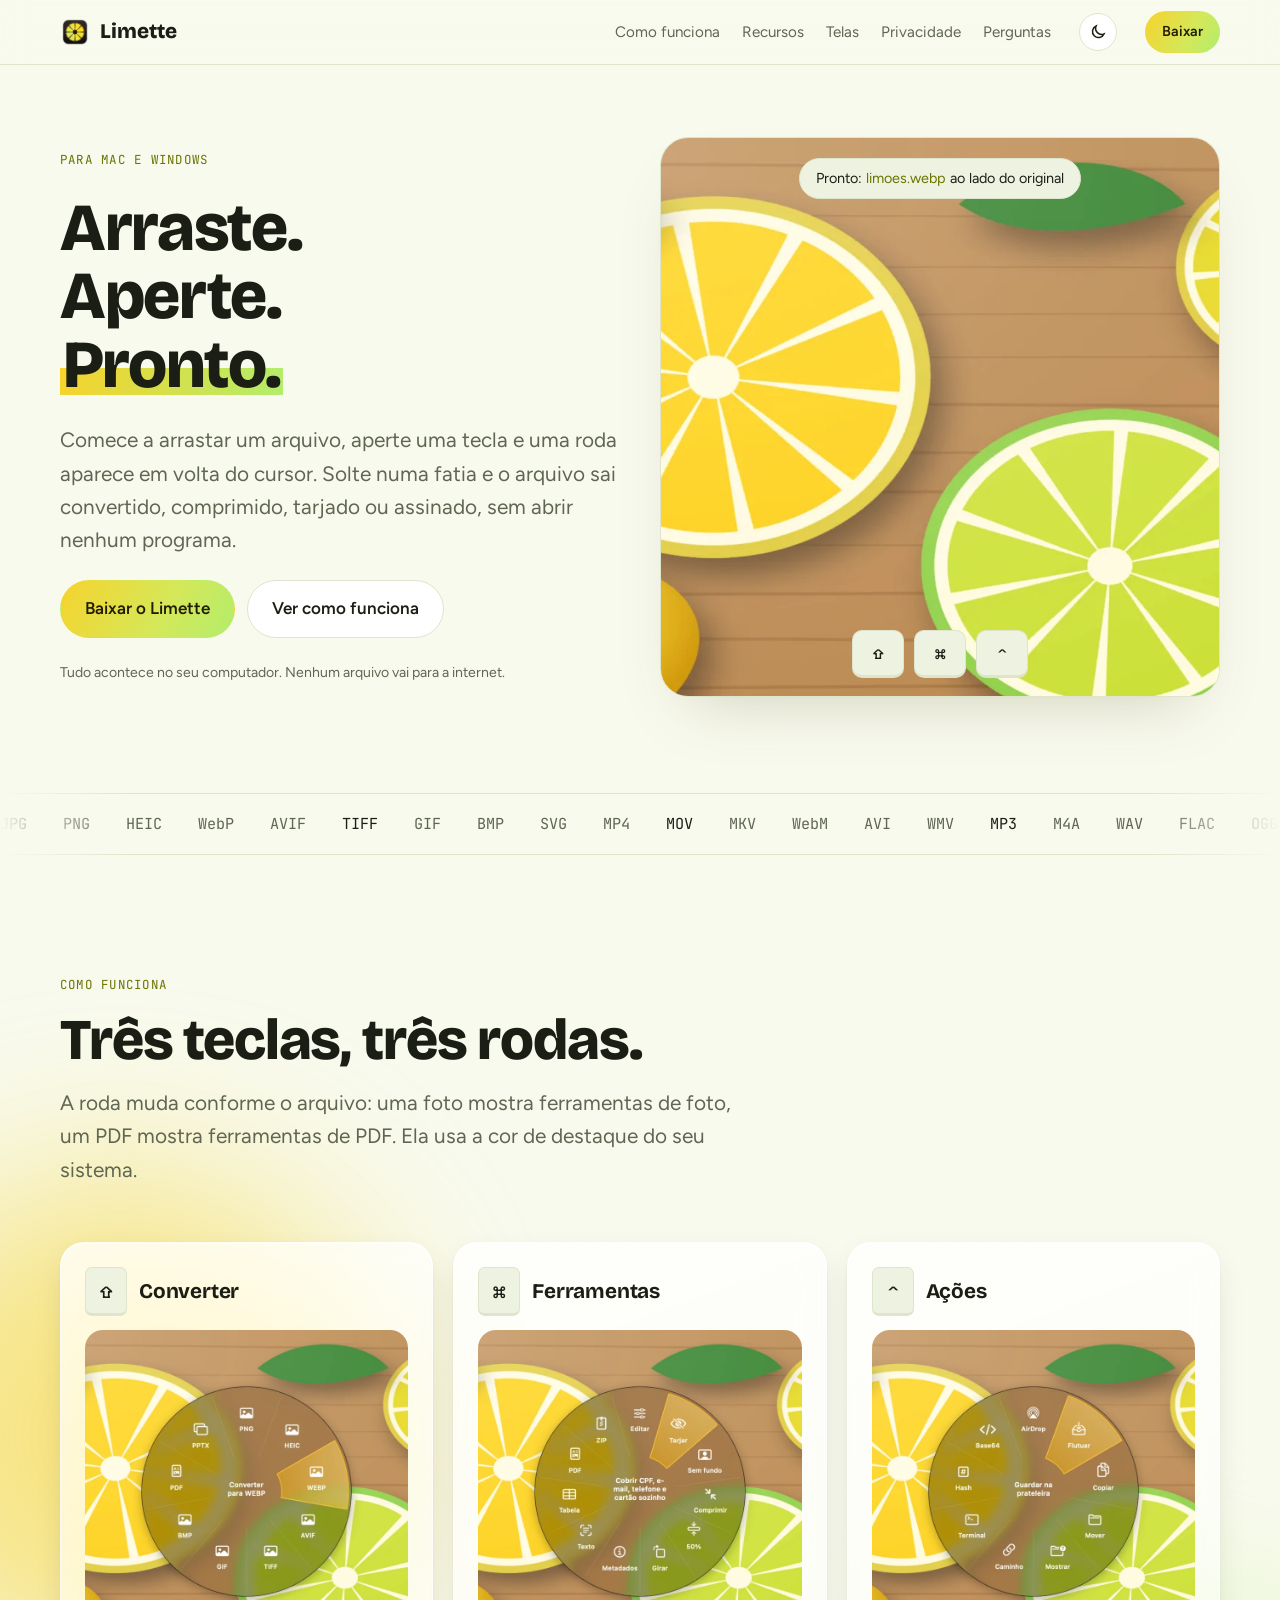
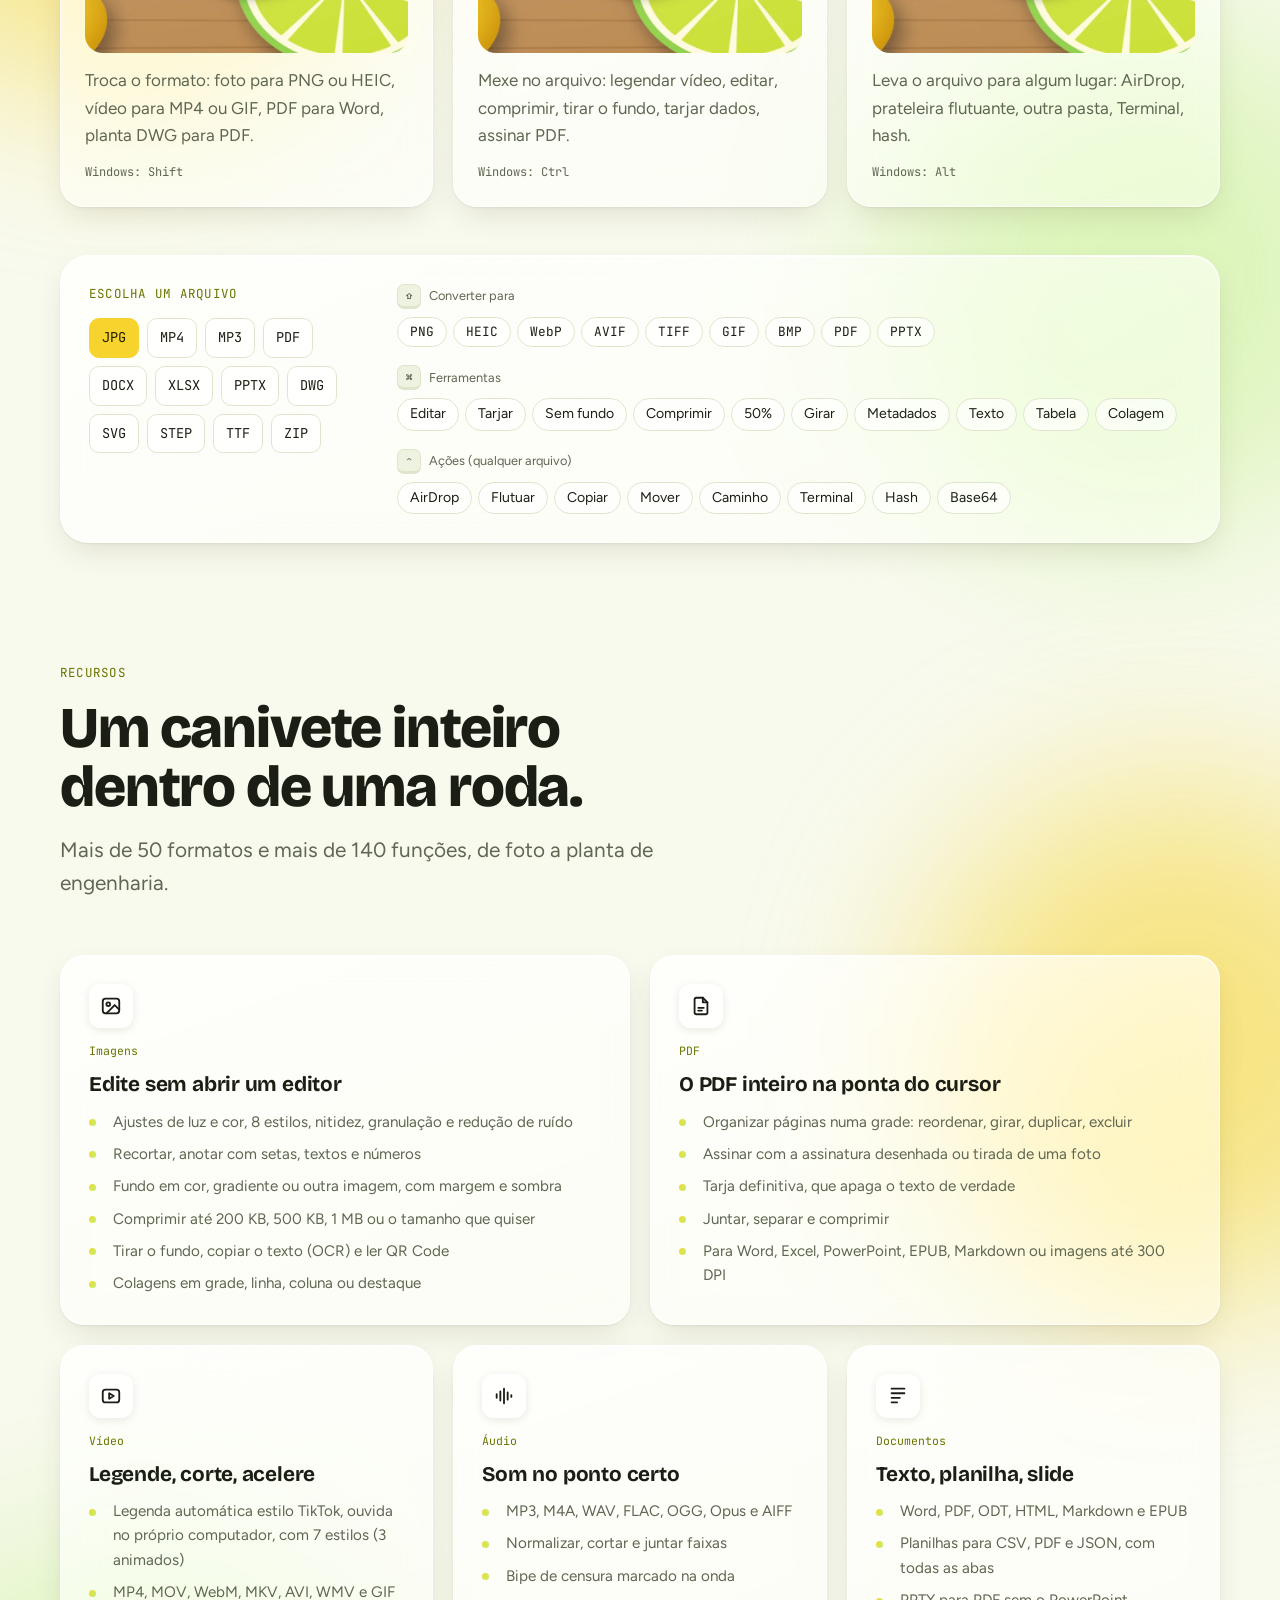
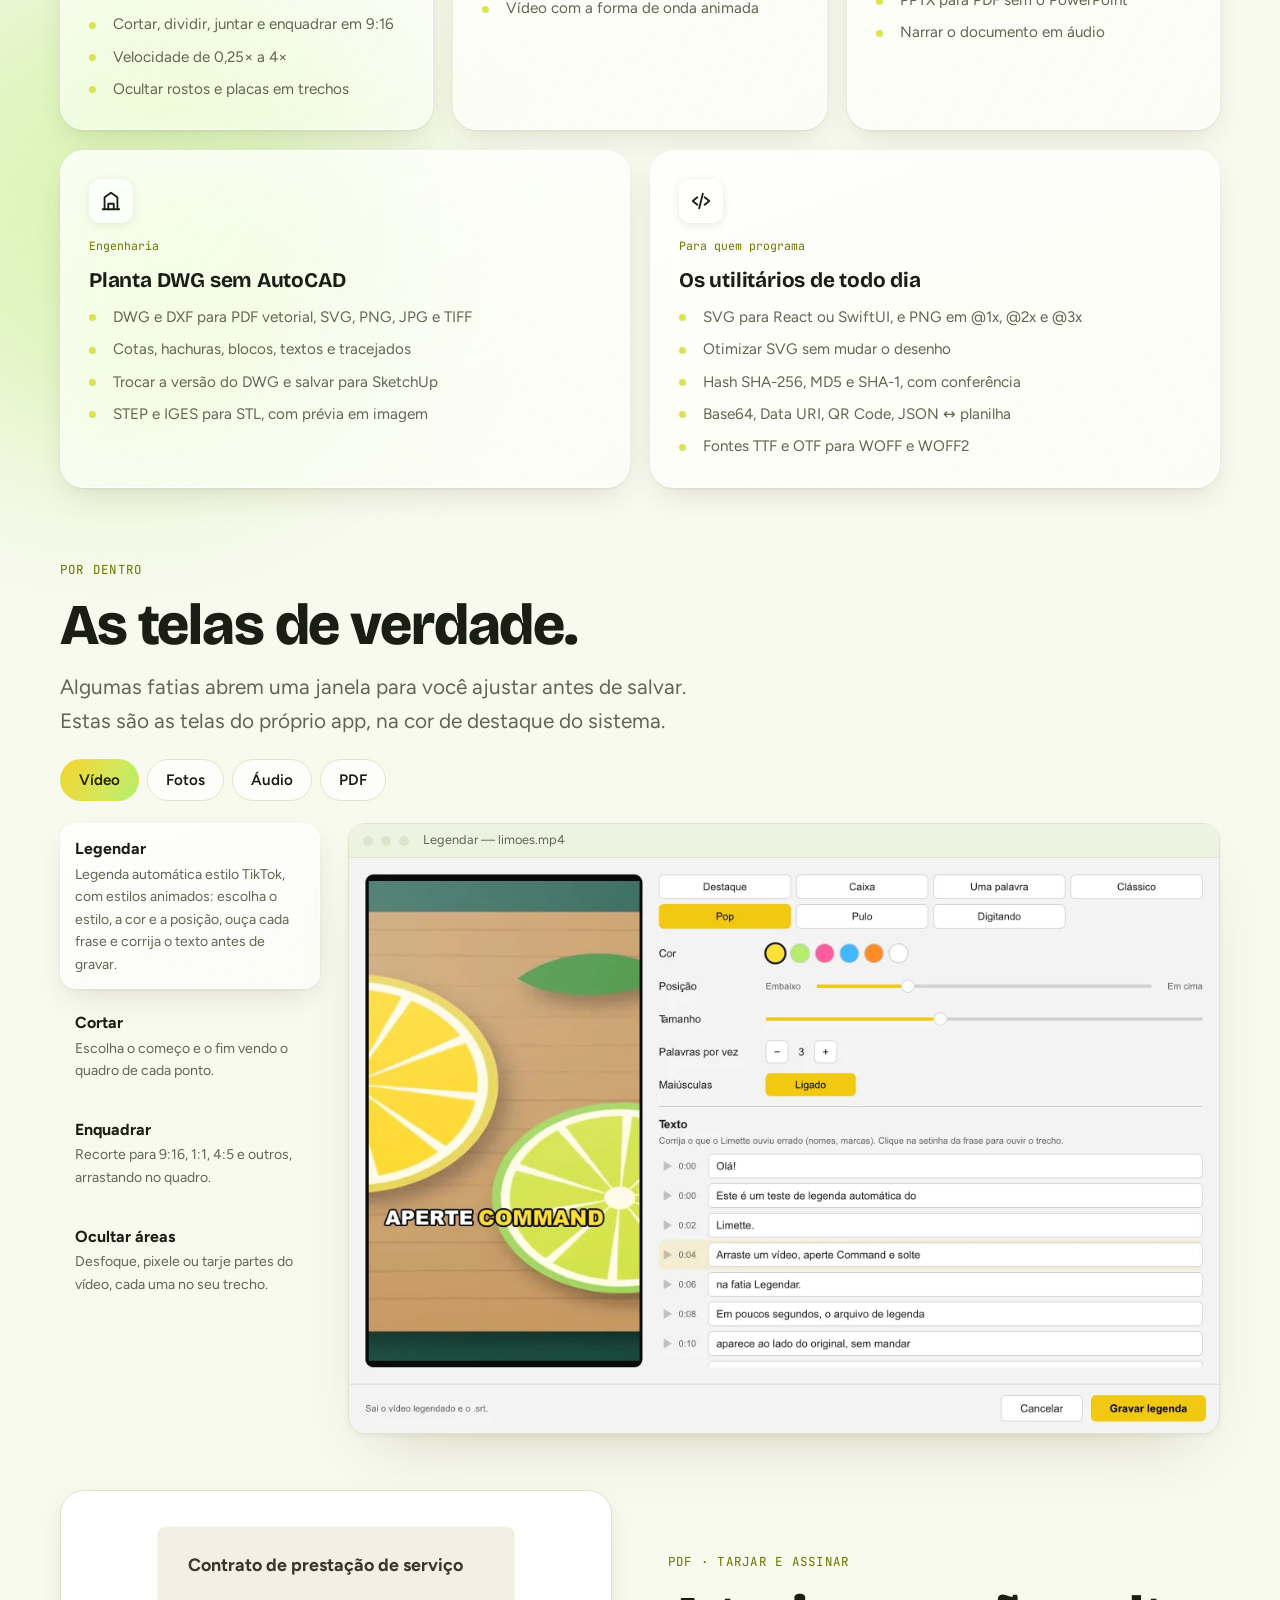
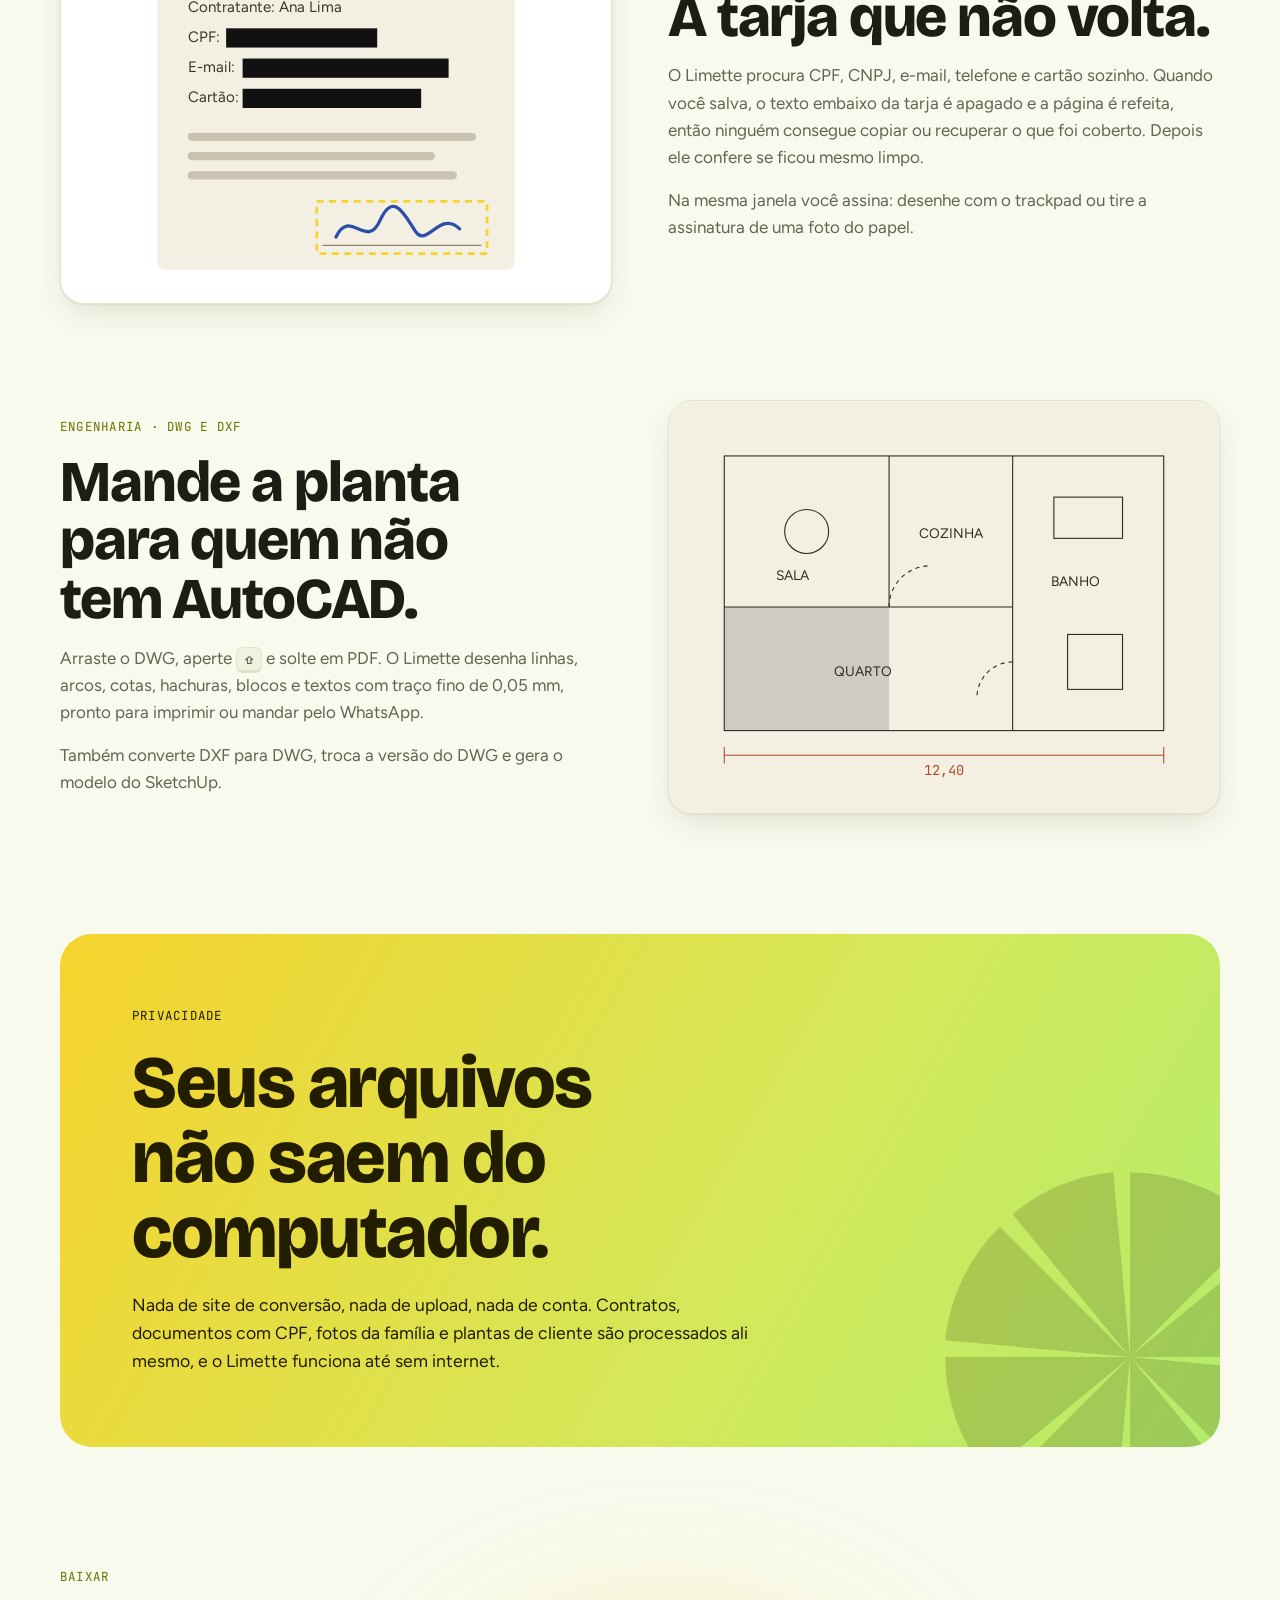
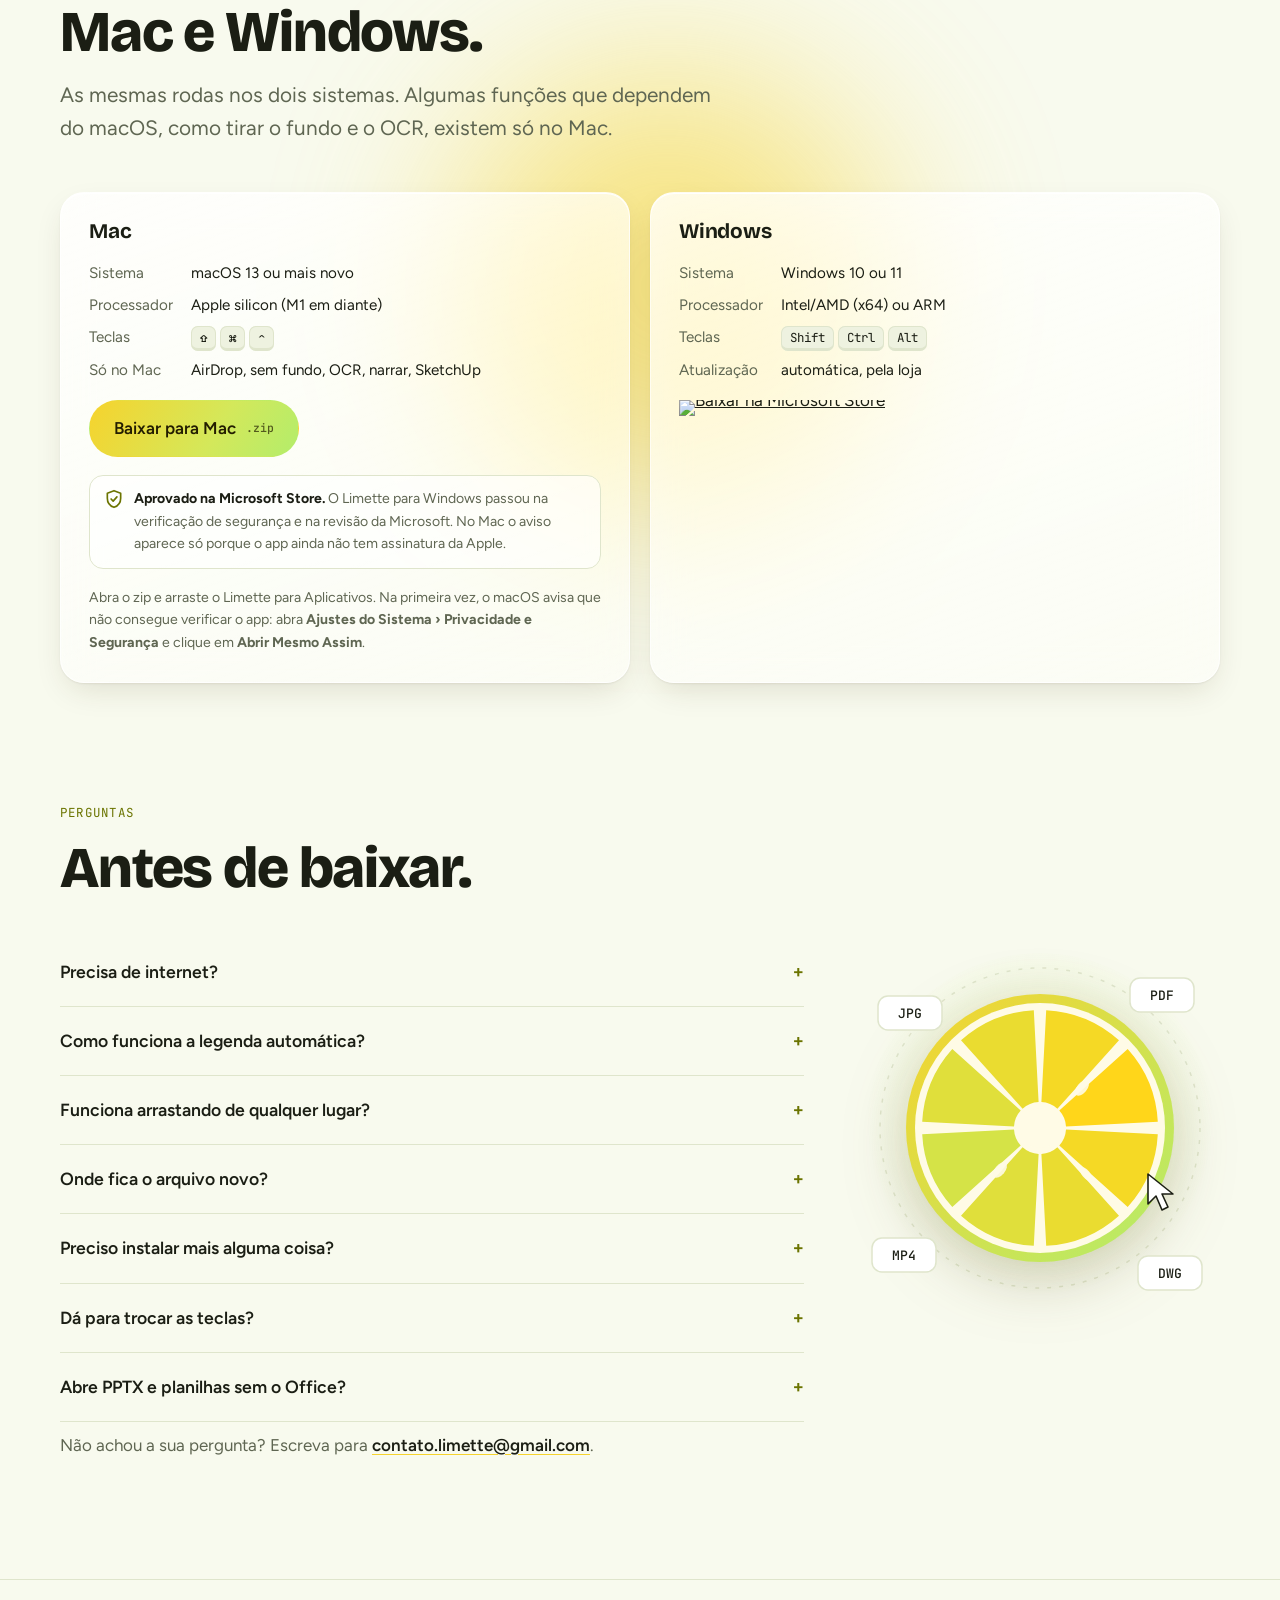
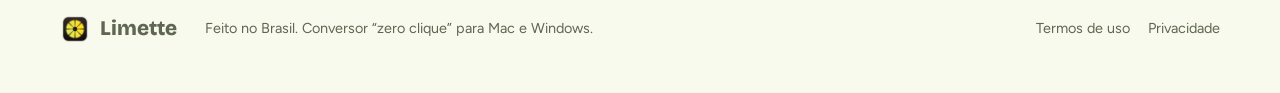
==== commit b83e69bb: "Legenda: estilos animados e miniplayer Co-Authored-By: Claude Opus 5.5 <noreply@anthropic.com>" ====
--- a/index.html
+++ b/index.html
@@ -334,7 +334,7 @@
       <li>Juntar, separar e comprimir</li>
       <li>Para Word, Excel, PowerPoint, EPUB, Markdown ou imagens até 300 DPI</li></ul></div>
     <div class="card"><div class="ico"><svg viewBox="0 0 24 24" fill="none" stroke="currentColor" stroke-width="2" stroke-linecap="round" stroke-linejoin="round" aria-hidden="true"><rect x="3" y="5" width="18" height="14" rx="3"/><path d="m10 9 5 3-5 3z"/></svg></div><span class="tag">Vídeo</span><h3>Legende, corte, acelere</h3><ul>
-      <li>Legenda automática estilo TikTok, ouvida no próprio computador</li>
+      <li>Legenda automática estilo TikTok, ouvida no próprio computador, com 7 estilos (3 animados)</li>
       <li>MP4, MOV, WebM, MKV, AVI, WMV e GIF</li>
       <li>Cortar, dividir, juntar e enquadrar em 9:16</li>
       <li>Velocidade de 0,25× a 4×</li>
@@ -455,7 +455,7 @@
       <h3>Windows</h3>
       <dl><dt>Sistema</dt><dd>Windows 10 ou 11</dd><dt>Processador</dt><dd>Intel/AMD (x64) ou ARM</dd><dt>Teclas</dt><dd><kbd>Shift</kbd> <kbd>Ctrl</kbd> <kbd>Alt</kbd></dd><dt>Atualização</dt><dd>automática, pela loja</dd></dl>
       <div class="btns">
-        <a class="store-badge" href="https://get.microsoft.com/installer/download/9n0bq4b2439c?referrer=appbadge" target="_self" aria-label="Baixar na Microsoft Store">
+        <a class="store-badge" href="https://apps.microsoft.com/detail/9N0BQ4B2439C?hl=pt-br&amp;gl=BR" target="_blank" rel="noopener" aria-label="Baixar na Microsoft Store">
           <img class="on-light" src="https://get.microsoft.com/images/pt-br%20dark.svg" width="200" alt="Baixar na Microsoft Store">
           <img class="on-dark" src="https://get.microsoft.com/images/pt-br%20light.svg" width="200" alt="Baixar na Microsoft Store">
         </a>
@@ -469,7 +469,7 @@
   <div class="faqgrid">
   <div class="faq">
     <details><summary>Precisa de internet?</summary><p>Não. Todas as conversões e ferramentas rodam no seu computador. A internet só é usada para baixar, uma vez, o modelo de voz da legenda automática e, no Windows fora da loja, para procurar atualização.</p></details>
-    <details><summary>Como funciona a legenda automática?</summary><p>Arraste um vídeo, aperte ⌘ (Ctrl no Windows) e solte em Legendar. O Limette ouve a fala no próprio computador, com o whisper, e abre uma janela para escolher o estilo (Destaque, Caixa, Uma palavra ou Clássico), a cor, a posição e o tamanho, e corrigir alguma palavra. Sai o vídeo legendado e o arquivo .srt. Na primeira vez, você escolhe o modelo de voz: Rápido (148 MB) ou Melhor (574 MB).</p></details>
+    <details><summary>Como funciona a legenda automática?</summary><p>Arraste um vídeo, aperte ⌘ (Ctrl no Windows) e solte em Legendar. O Limette ouve a fala no próprio computador, com o whisper, e abre uma janela para escolher o estilo (Destaque, Caixa, Uma palavra, Clássico ou os animados Pop, Pulo e Digitando), a cor, a posição e o tamanho, e corrigir alguma palavra. Cada frase tem um ▶ para ouvir o trecho antes de corrigir. Sai o vídeo legendado e o arquivo .srt. Na primeira vez, você escolhe o modelo de voz: Rápido (148 MB) ou Melhor (574 MB).</p></details>
     <details><summary>Funciona arrastando de qualquer lugar?</summary><p>Sim: do Finder ou Explorador, da mesa, do navegador, do e-mail. Basta começar a arrastar e apertar a tecla antes de soltar. A roda também aceita as teclas 1 a 9, as setas, Enter e Esc.</p></details>
     <details><summary>Onde fica o arquivo novo?</summary><p>Ao lado do original, com outro nome. Se a pasta não deixar gravar, ele vai para Downloads. O original nunca é alterado.</p></details>
     <details><summary>Preciso instalar mais alguma coisa?</summary><p>Para vídeo e áudio o Limette usa o ffmpeg; no Windows ele mesmo instala quando precisa. Para DWG e STEP existe um gerenciador de extras que baixa o que falta com uma barra de progresso.</p></details>
@@ -545,7 +545,7 @@
 // galeria de telas
 const TOUR = {
   "Vídeo": [
-    ["video-legendar", "Legendar", "Legenda automática estilo TikTok: escolha o estilo, a cor e a posição, e corrija o texto antes de gravar.", "Legendar — limoes.mp4"],
+    ["video-legendar", "Legendar", "Legenda automática estilo TikTok, com estilos animados: escolha o estilo, a cor e a posição, ouça cada frase e corrija o texto antes de gravar.", "Legendar — limoes.mp4"],
     ["video-cortar", "Cortar", "Escolha o começo e o fim vendo o quadro de cada ponto.", "Cortar — limoes-video.mp4"],
     ["video-enquadrar", "Enquadrar", "Recorte para 9:16, 1:1, 4:5 e outros, arrastando no quadro.", "Enquadrar — limoes-video.mp4"],
     ["video-ocultar", "Ocultar áreas", "Desfoque, pixele ou tarje partes do vídeo, cada uma no seu trecho.", "Ocultar — limoes-video.mp4"],
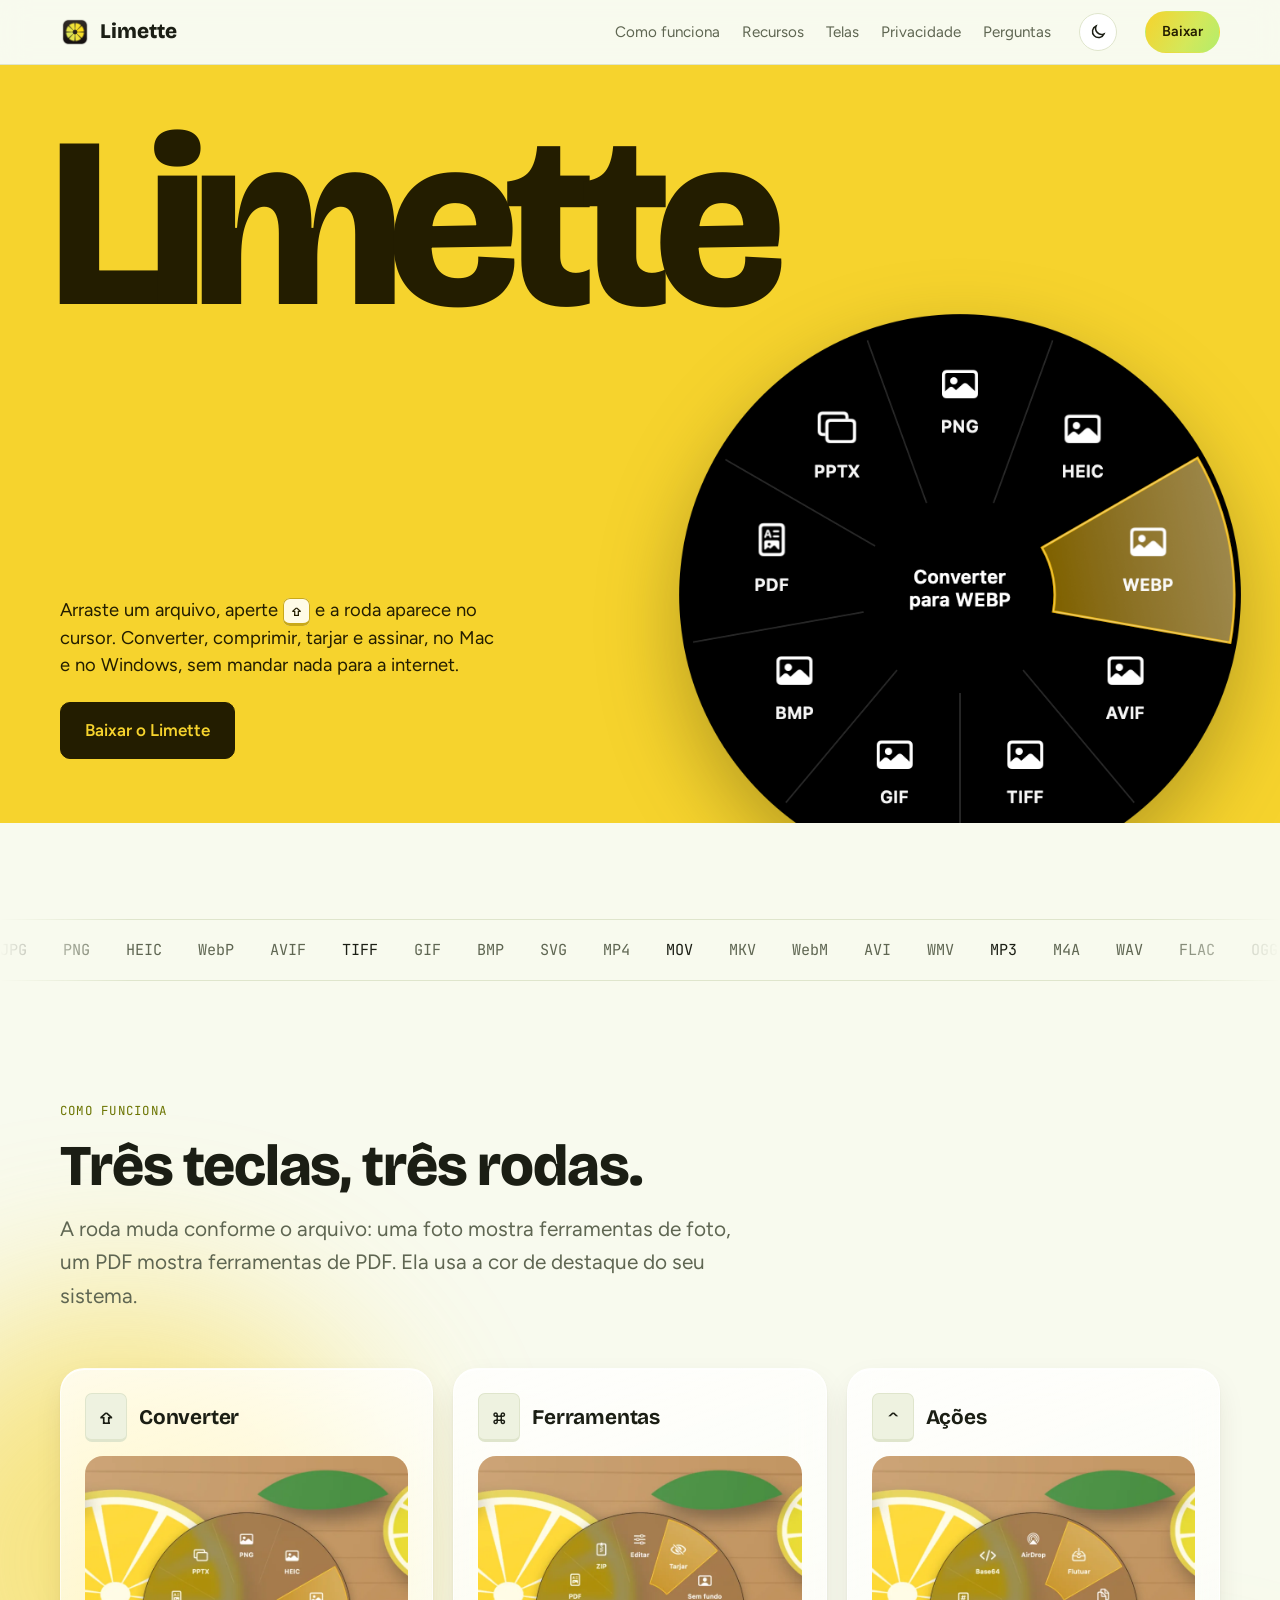
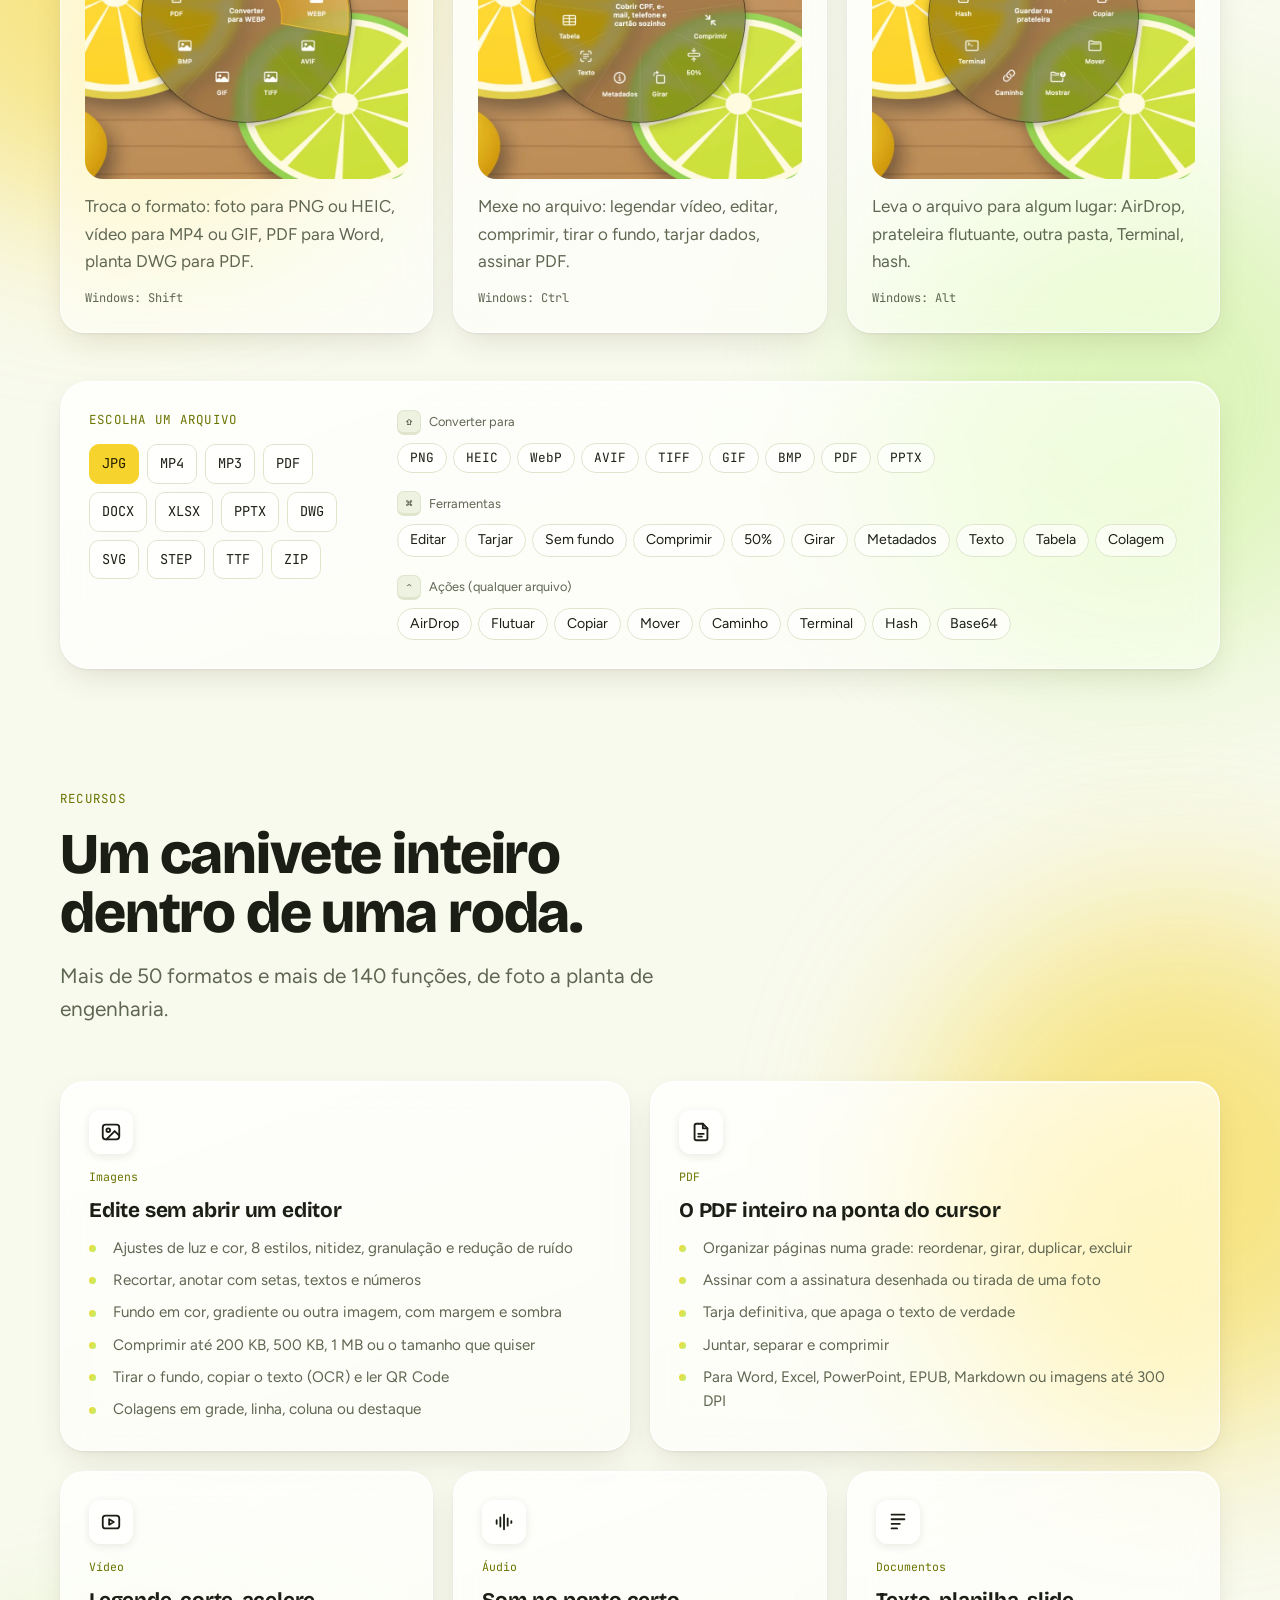
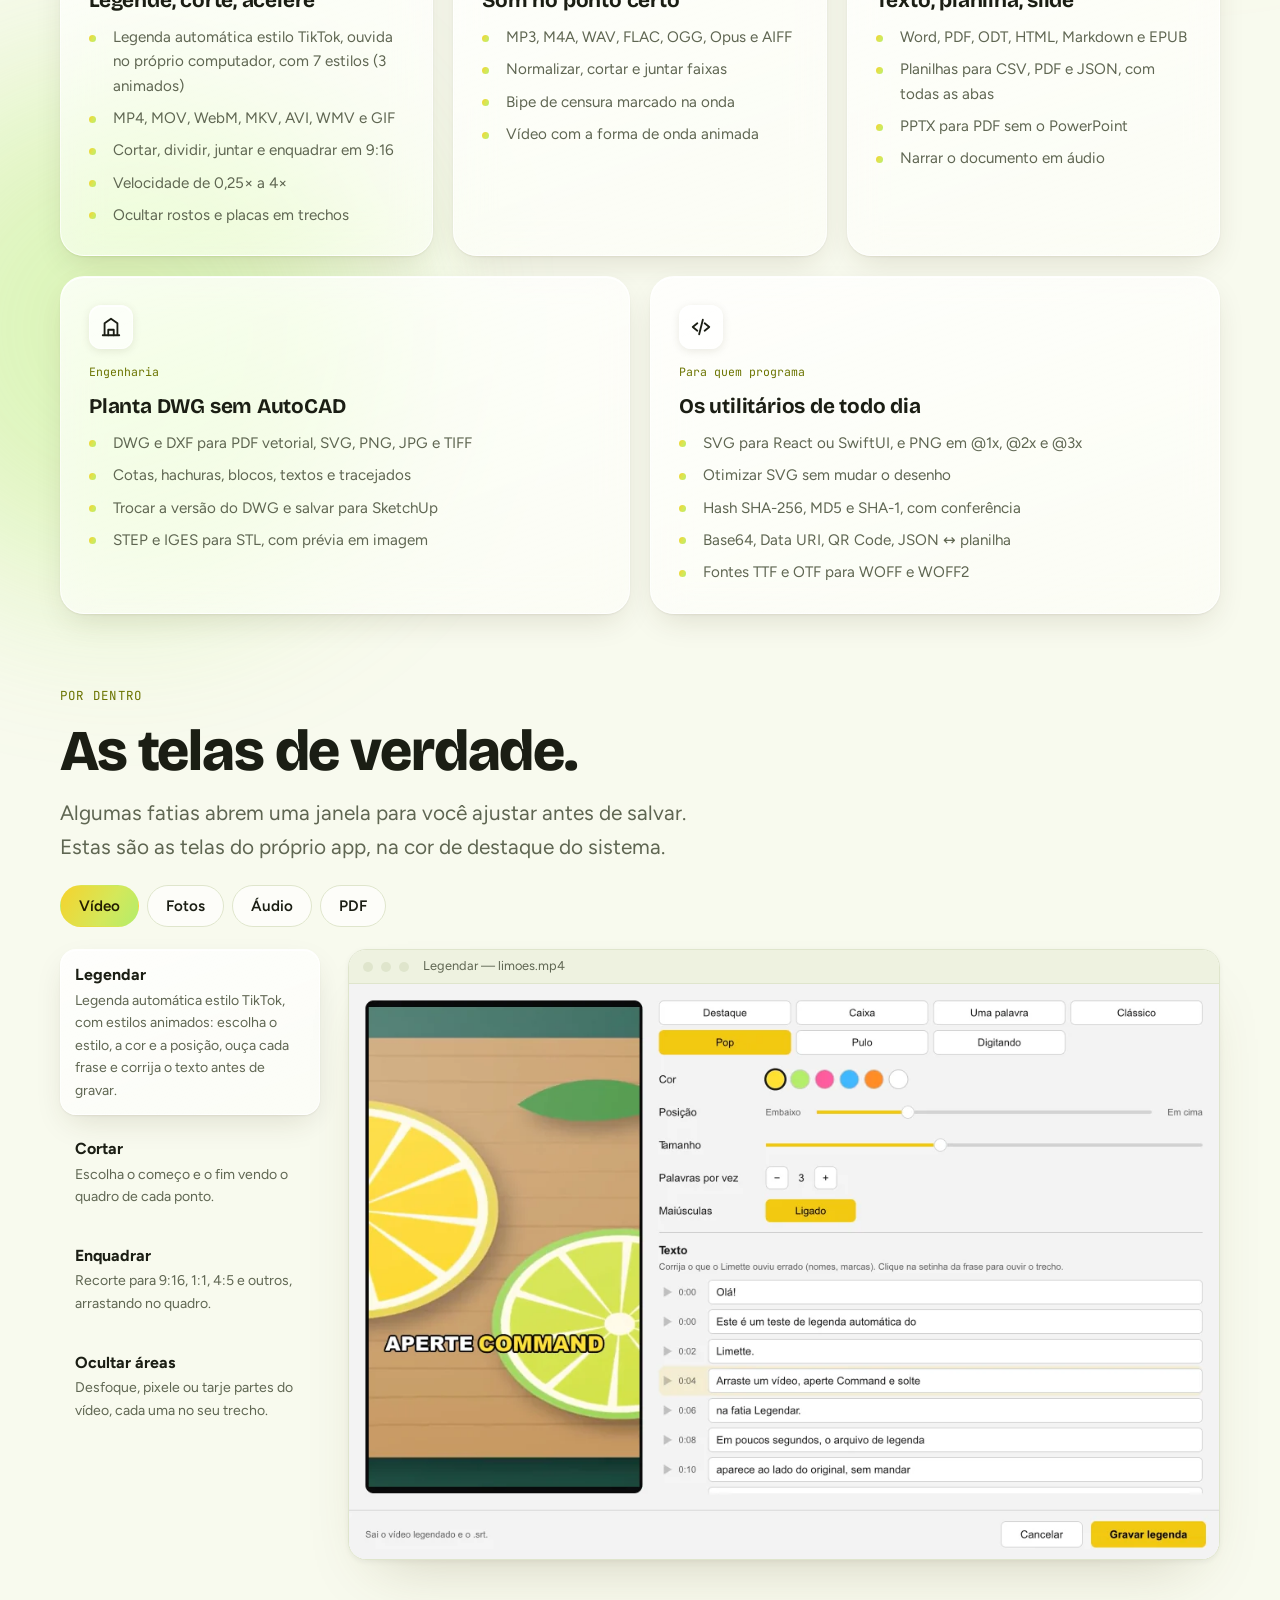
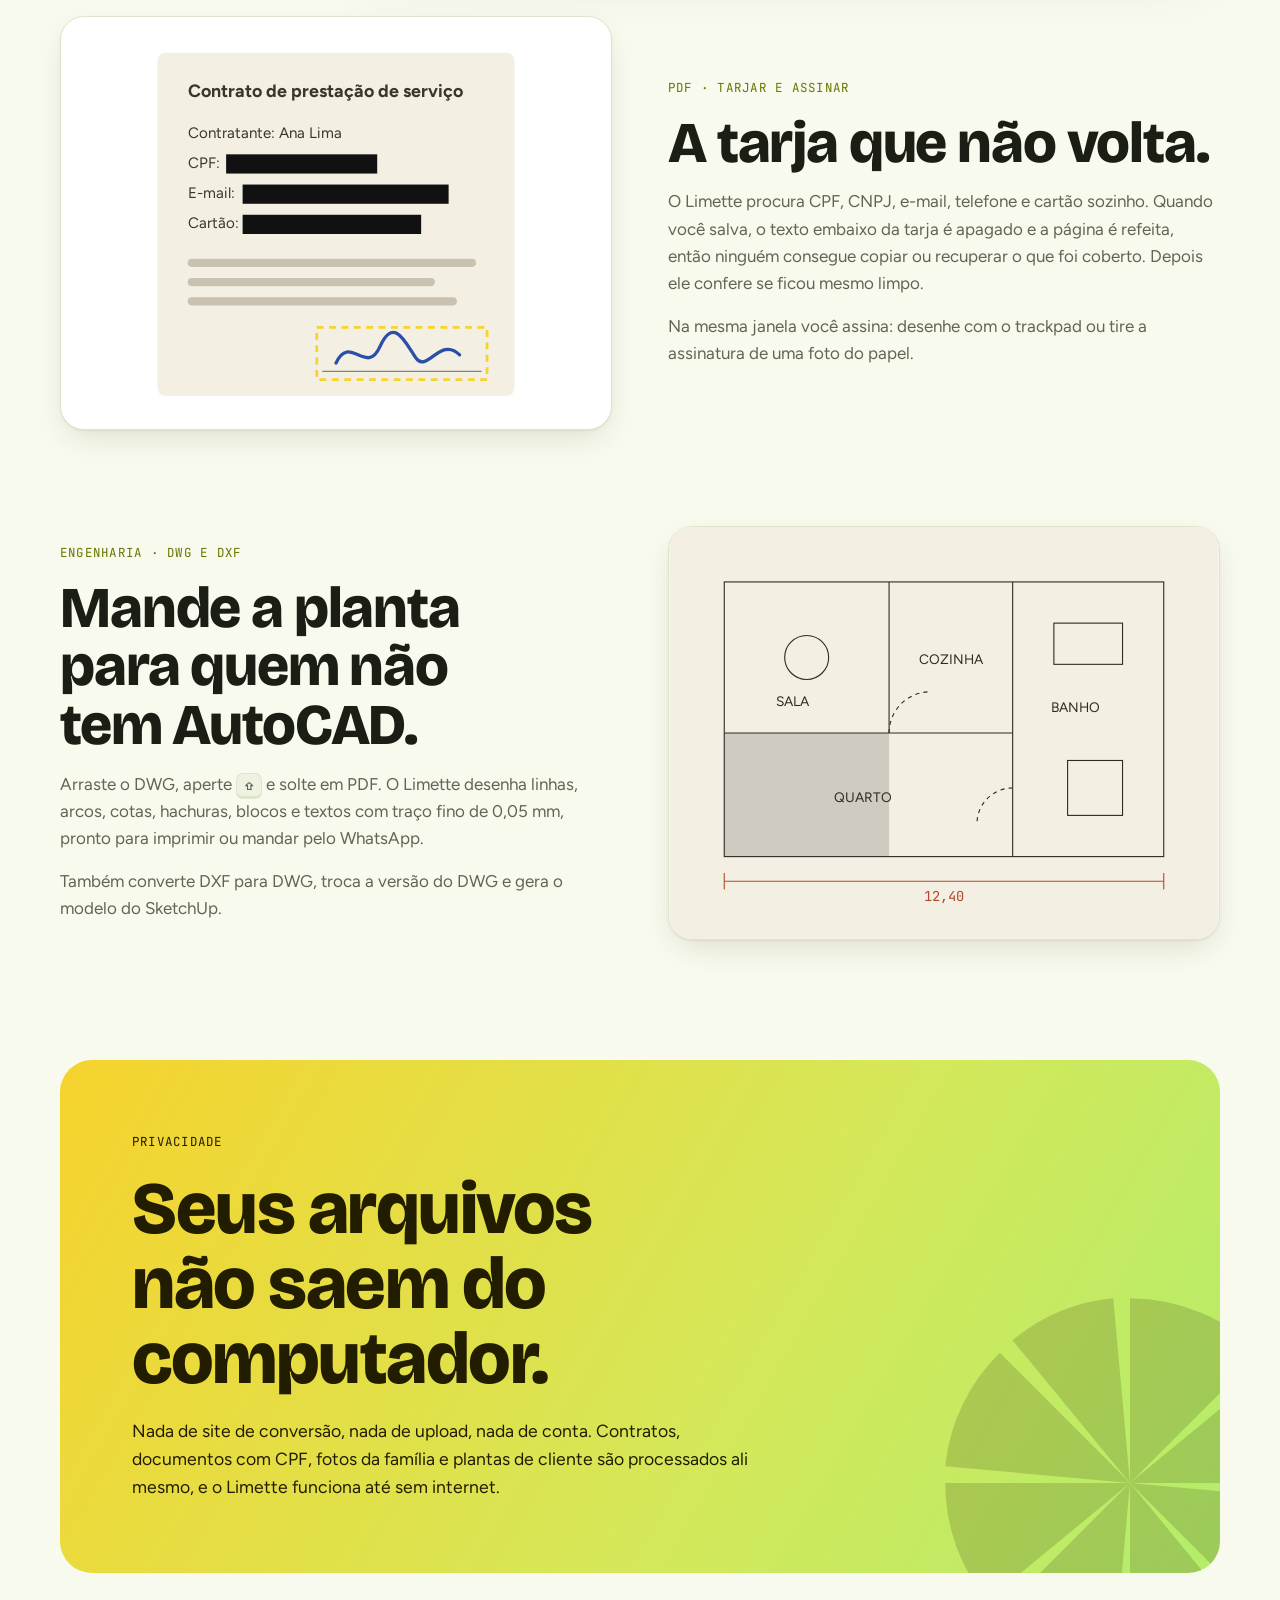
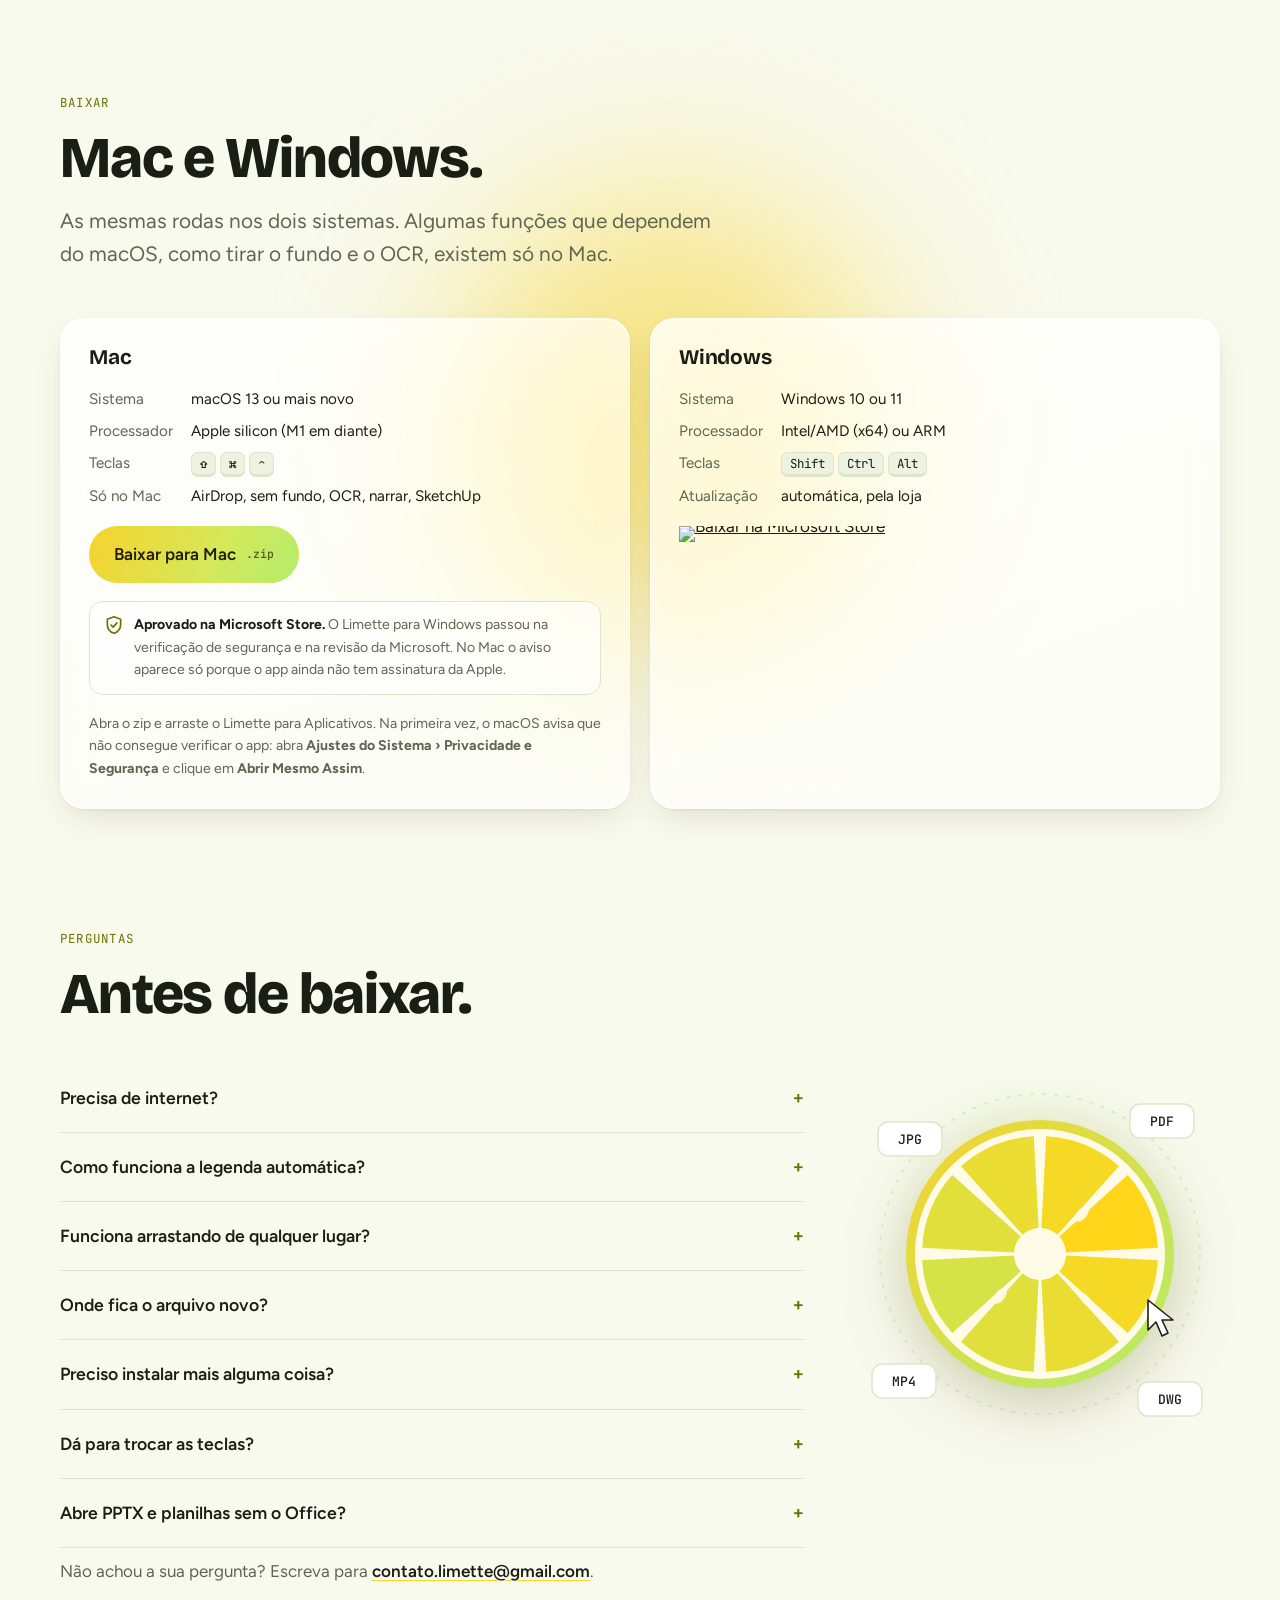
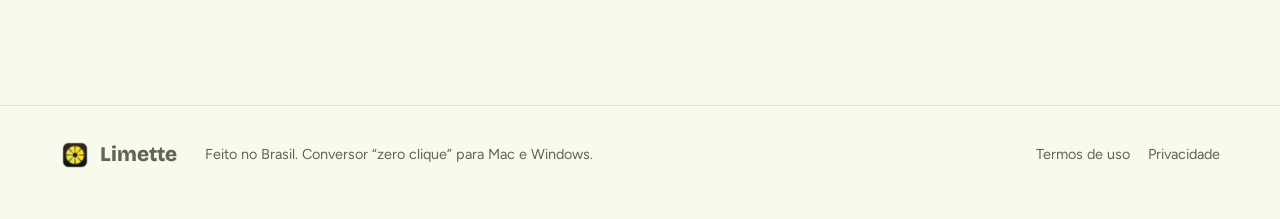
==== commit 5b1a992b: "Hero em pôster cítrico (nome grande e a roda sobre o amarelo) Co-Authored-By: Claude Opus 5.5 <norep" ====
--- a/index.html
+++ b/index.html
@@ -10,7 +10,7 @@
 <link rel="preconnect" href="https://fonts.googleapis.com">
 <link rel="stylesheet" href="https://fonts.googleapis.com/css2?family=Bricolage+Grotesque:opsz,wght@12..96,500;12..96,700;12..96,800&family=Figtree:wght@400;500;600&family=JetBrains+Mono:wght@500&display=swap">
 <style>
-/* Layout: casca escura do ícone, gomos do amarelo ao verde-claro como único acento; a roda real do app é o herói */
+/* Layout: casca escura do ícone, gomos do amarelo ao verde-claro como único acento; o topo é um pôster amarelo com a roda do app */
 /* claro é o padrão; o escuro só entra pelo botão (data-theme="dark") */
 :root{
   --bg:#f8faee; --surface:#ffffff; --raise:#eef2e0; --ink:#1b1e14; --muted:#5f6652; --line:#dfe5cc;
@@ -66,28 +66,17 @@
 :root[data-theme="dark"] .theme .sun{display:block} :root[data-theme="dark"] .theme .moon{display:none}
 @media (max-width:760px){nav .links{display:none} .theme{margin-left:auto}}
 
-/* hero */
-.hero{padding-block:72px 0;display:grid;grid-template-columns:minmax(0,1fr) minmax(0,1fr);gap:40px;align-items:center}
-.hero .copy{display:grid;gap:24px}
-.hero h1 span{color:var(--h1-accent);background:linear-gradient(90deg,#f6d32d,#b3ed6b) 0 82%/100% 34% no-repeat;padding-inline:.04em}
-:root[data-theme="dark"] .hero h1 span{background:var(--grad);-webkit-background-clip:text;background-clip:text;color:transparent;padding-inline:0}
-.ctas{display:flex;flex-wrap:wrap;gap:12px}
-.note{font-size:.88rem;color:var(--muted)}
-@media (max-width:900px){.hero{grid-template-columns:1fr}}
-
-.stage{position:relative;aspect-ratio:1/1;max-width:100%;border-radius:28px;overflow:hidden;border:1px solid var(--line);box-shadow:0 30px 60px -30px var(--shadow)}
-.stage .backdrop,.wheel{position:absolute;inset:0;width:100%;height:100%;object-fit:cover;display:block}
-/* fotos da roda de verdade (Liquid Glass) sobre o mesmo fundo: só a roda "aparece" */
-.wheel{opacity:0;transform:scale(1.015);transition:opacity .35s ease, transform .45s cubic-bezier(.2,.9,.25,1.15)}
-.wheel.show{opacity:1;transform:none}
-@media (prefers-reduced-motion:reduce){.wheel{transition:none}}
-.keys{position:absolute;left:50%;bottom:18px;transform:translateX(-50%);display:flex;gap:10px;z-index:5}
-.keys kbd{font-size:1.1rem;padding:8px 14px;border-radius:10px;transition:background .15s, color .15s, transform .15s;min-width:52px;text-align:center}
-.keys kbd.down{background:var(--lemon);color:var(--lemon-ink);border-color:var(--lemon);transform:translateY(2px)}
-.toast{position:absolute;left:50%;top:20px;transform:translate(-50%,-12px);opacity:0;background:var(--raise);border:1px solid var(--line);border-radius:999px;padding:8px 16px;font-size:.9rem;transition:opacity .3s, transform .3s;white-space:nowrap;z-index:6}
-.toast.show{opacity:1;transform:translate(-50%,0)}
-.toast i{font-style:normal;color:var(--accent-text)}
-@media (prefers-reduced-motion:reduce){.wheel,.file,.cursor,.toast{transition:none}}
+/* hero: pôster cítrico, o nome grande e a roda de verdade sobre o amarelo do limão */
+.hero{background:#f6d32d;color:#231d00;position:relative;overflow:hidden;padding-block:56px 0;min-height:min(78vh,720px)}
+.hero .wrap{position:relative;min-height:inherit;display:grid;align-content:space-between}
+.hero h1{font-size:clamp(5rem,19vw,17rem);letter-spacing:-.055em;line-height:.85;margin-left:-.04em}
+.hero .bigwheel{position:absolute;right:-60px;top:22%;width:min(56vw,640px);height:auto;filter:drop-shadow(0 30px 40px #3a2f0a55)}
+.hero .foot{display:grid;gap:22px;max-width:40ch;padding-block:40px 64px;position:relative}
+.hero .foot p{font-size:1.15rem;line-height:1.5}
+.hero kbd{background:#fffbe6;border-color:#c9a91a;color:#231d00}
+.hero .btn{background:#231d00;color:#f6d32d;border-color:#231d00;justify-self:start;border-radius:10px}
+.hero .btn:hover{background:#231d00;filter:brightness(1.4)}
+@media (max-width:760px){.hero .bigwheel{position:relative;right:auto;top:auto;width:120%;margin:10px -10% 0;justify-self:center}.hero .foot{padding-top:8px}}
 
 /* formats marquee */
 .marquee{margin-top:96px;border-block:1px solid var(--line);overflow:hidden;padding-block:18px;mask-image:linear-gradient(90deg,transparent,#000 10%,#000 90%,transparent)}
@@ -253,25 +242,12 @@
 </div></nav>
 
 <main id="top">
-<div class="g"><div class="wrap hero">
-  <div class="copy">
-    <div class="eyebrow">Para Mac e Windows</div>
-    <h1>Arraste.<br>Aperte.<br><span>Pronto.</span></h1>
-    <p class="lede">Comece a arrastar um arquivo, aperte uma tecla e uma roda aparece em volta do cursor. Solte numa fatia e o arquivo sai convertido, comprimido, tarjado ou assinado, sem abrir nenhum programa.</p>
-    <div class="ctas">
-      <a class="btn primary" href="#baixar">Baixar o Limette</a>
-      <a class="btn" href="#como">Ver como funciona</a>
-    </div>
-    <p class="note">Tudo acontece no seu computador. Nenhum arquivo vai para a internet.</p>
-  </div>
-
-  <div class="stage" id="stage" aria-label="Demonstração: uma tecla é apertada e a roda do Limette aparece em volta do cursor">
-    <img class="backdrop" src="img/roda-fundo.webp" alt="">
-    <img class="wheel" data-w="0" src="img/roda-convert-real.webp" alt="Roda Converter do Limette">
-    <img class="wheel" data-w="1" src="img/roda-tools-real.webp" alt="Roda Ferramentas do Limette">
-    <img class="wheel" data-w="2" src="img/roda-actions-real.webp" alt="Roda Ações do Limette">
-    <div class="keys"><kbd data-k="0">⇧</kbd><kbd data-k="1">⌘</kbd><kbd data-k="2">⌃</kbd></div>
-    <div class="toast" id="toast"></div>
+<div class="hero g"><div class="wrap">
+  <h1>Limette</h1>
+  <img class="bigwheel" src="img/roda-convert.png" width="784" height="784" alt="A roda Converter do Limette, com PNG, HEIC, WebP e outros formatos">
+  <div class="foot">
+    <p>Arraste um arquivo, aperte <kbd>⇧</kbd> e a roda aparece no cursor. Converter, comprimir, tarjar e assinar, no Mac e no Windows, sem mandar nada para a internet.</p>
+    <a class="btn" href="#baixar">Baixar o Limette</a>
   </div>
 </div></div>
 
@@ -587,31 +563,6 @@
   draw();
 })();
 
-// demonstração do herói: aperta a tecla, a roda (foto real) aparece, e o aviso do resultado
-const steps = [
-  {k:0, toast:"Pronto: <i>limoes.webp</i> ao lado do original"},
-  {k:1, toast:"Pronto: CPF, e-mail e cartão <i>tarjados</i>"},
-  {k:2, toast:"Na <i>prateleira flutuante</i>"},
-];
-const toast = document.getElementById("toast");
-const wheels = [...document.querySelectorAll(".wheel")], keys = [...document.querySelectorAll(".keys kbd")];
-const reduce = matchMedia("(prefers-reduced-motion: reduce)").matches;
-const wait = ms => new Promise(r=>setTimeout(r, ms));
-async function loop(){
-  for(let i=0;;i=(i+1)%steps.length){
-    const s = steps[i];
-    await wait(700);
-    keys[s.k].classList.add("down");
-    await wait(250);
-    wheels[s.k].classList.add("show");
-    await wait(2300);
-    keys[s.k].classList.remove("down");
-    wheels[s.k].classList.remove("show");
-    toast.innerHTML = s.toast; toast.classList.add("show");
-    await wait(1500);
-    toast.classList.remove("show");
-  }
-}
 // tema: segue o sistema até a pessoa escolher
 const root = document.documentElement;
 try{ const t = localStorage.getItem("limette-tema"); if(t) root.dataset.theme = t; }catch(e){}
@@ -620,9 +571,6 @@
   root.dataset.theme = dark ? "light" : "dark";
   try{ localStorage.setItem("limette-tema", root.dataset.theme); }catch(e){}
 });
-
-if(reduce){ wheels[1].classList.add("show"); keys[1].classList.add("down"); }
-else loop();
 </script>
 </body>
 </html>
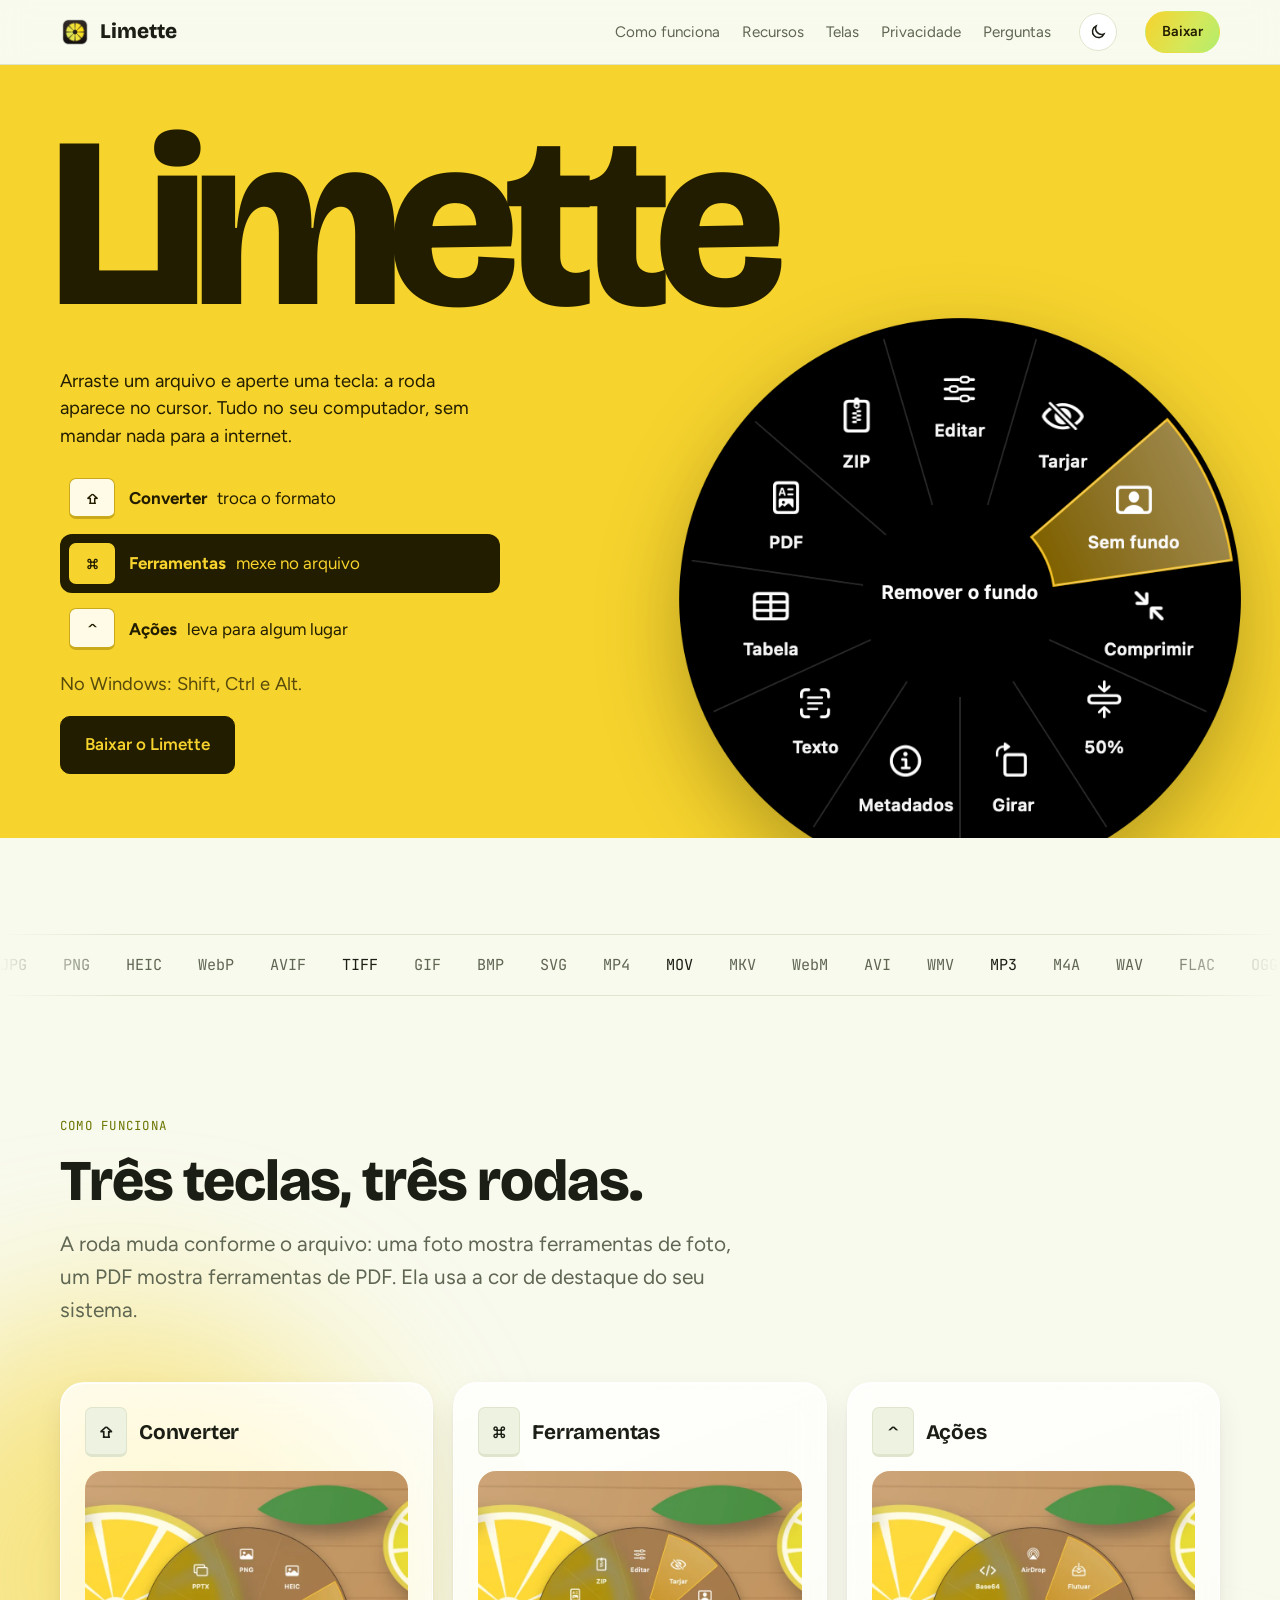
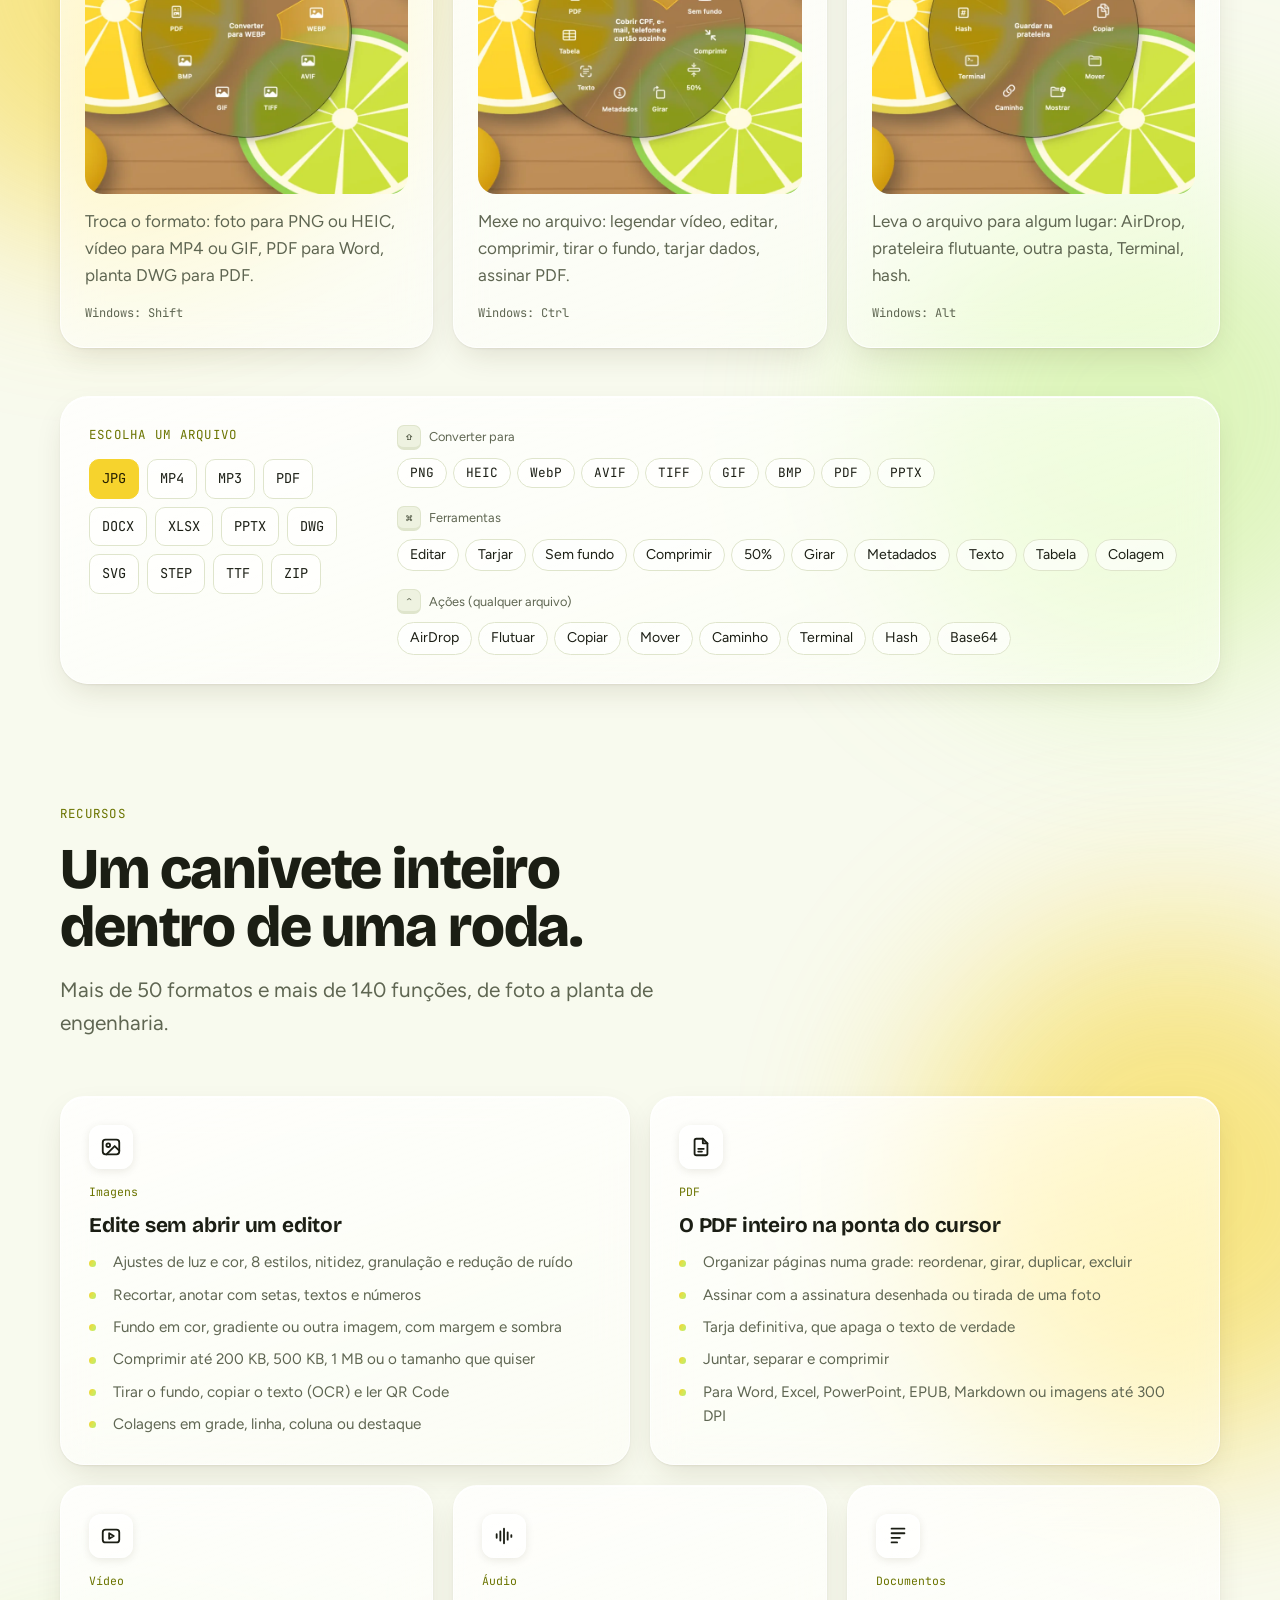
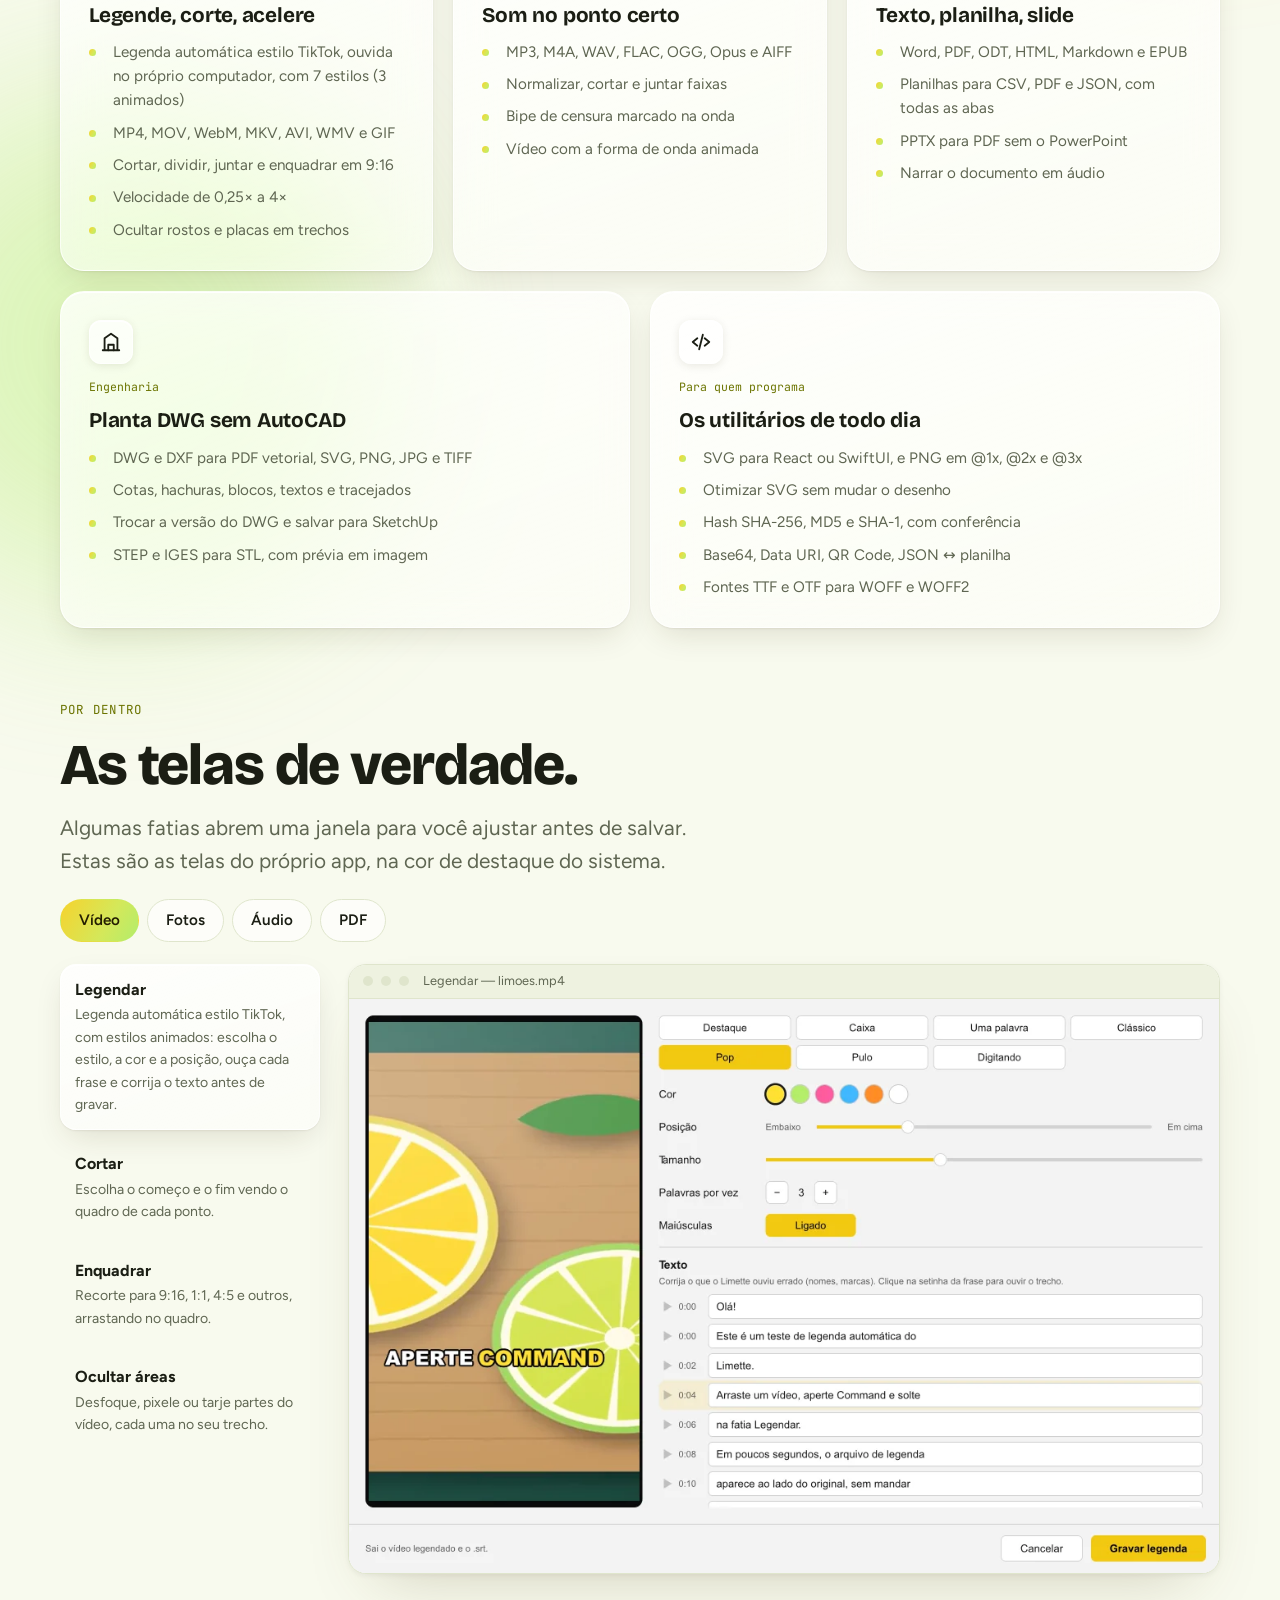
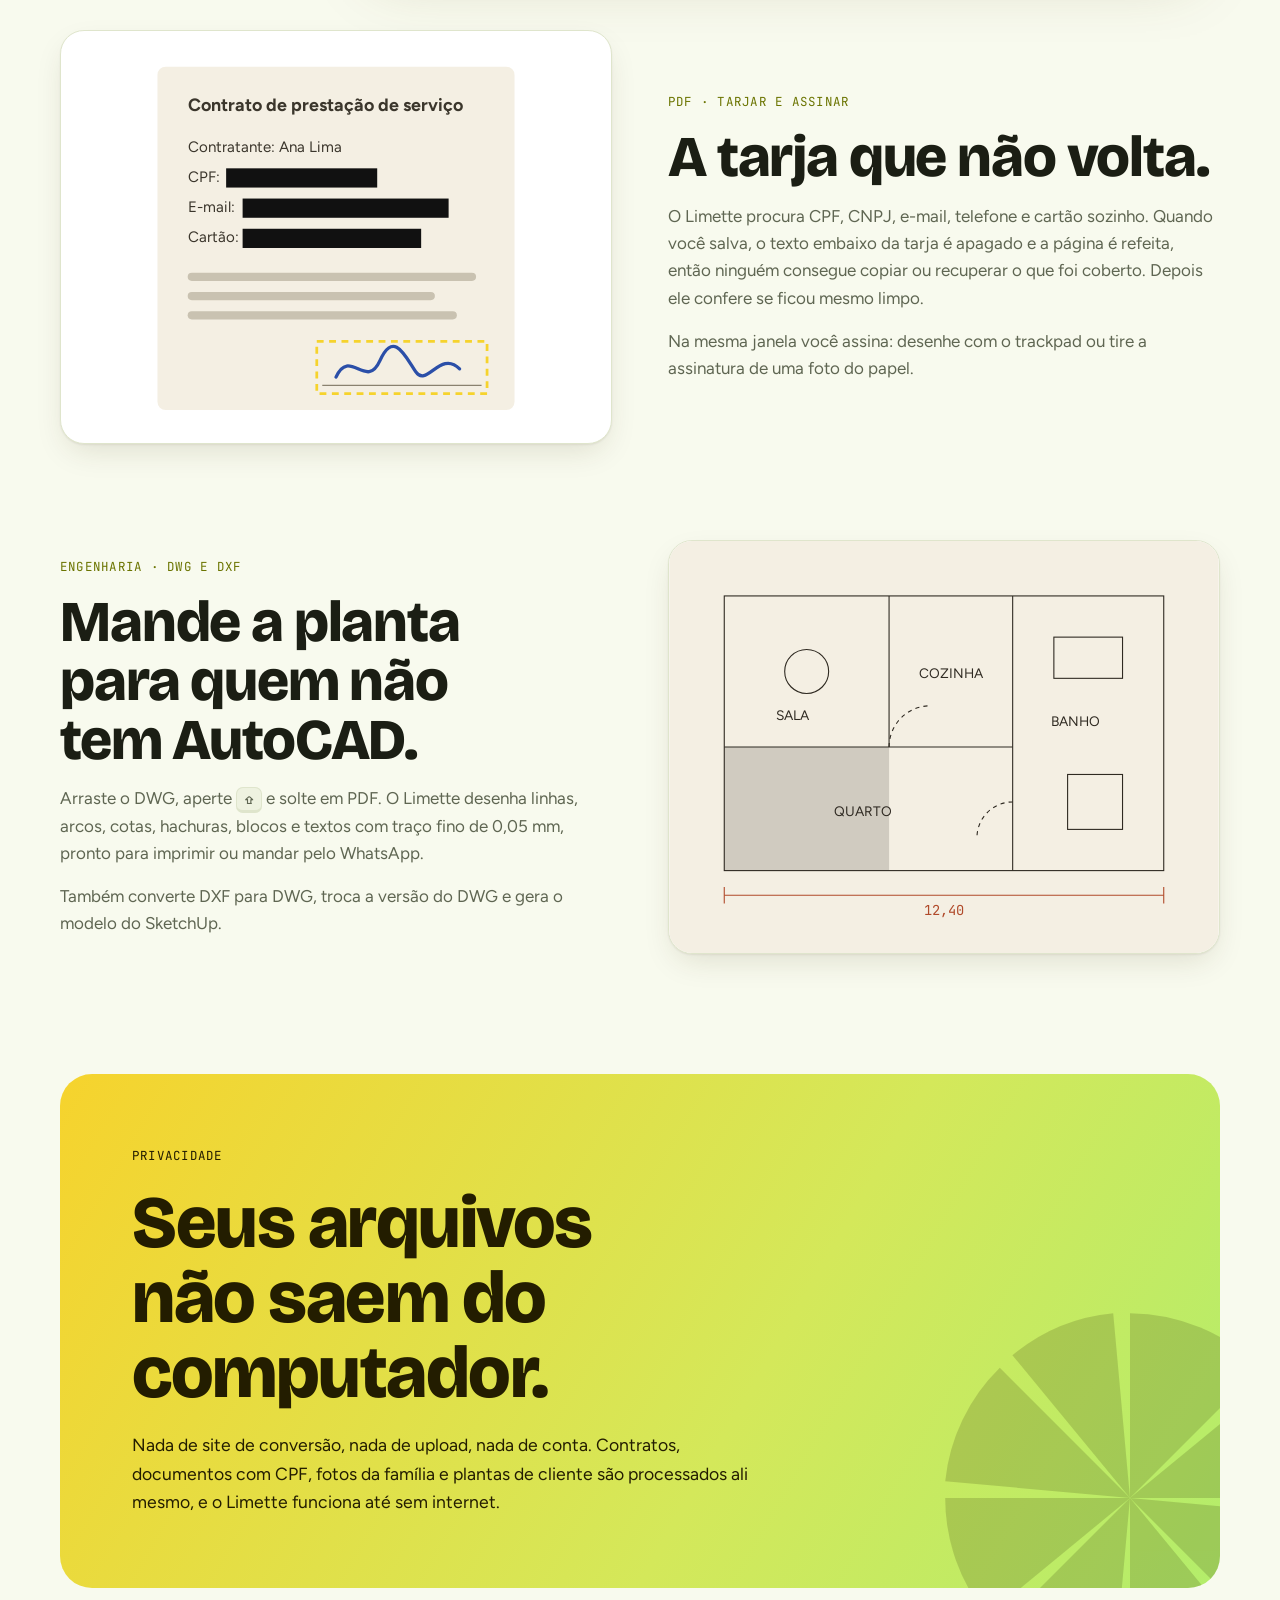
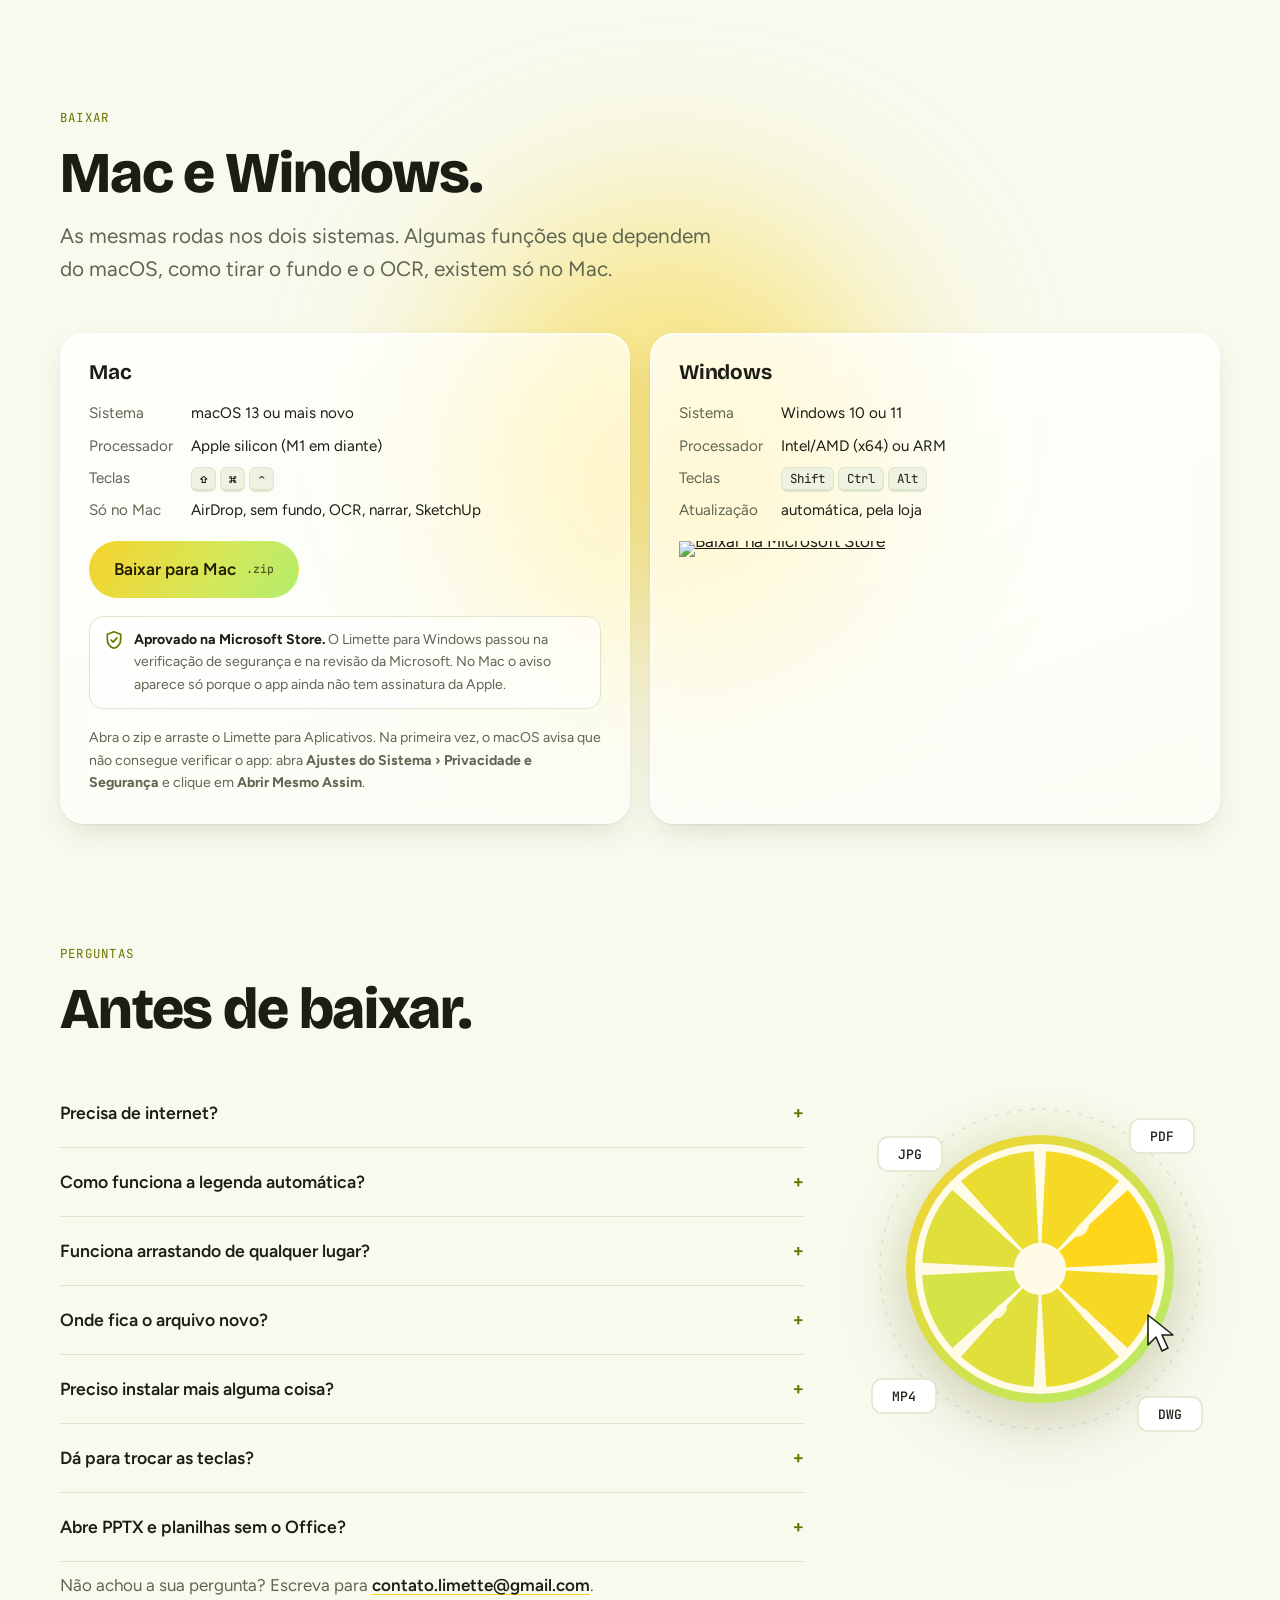
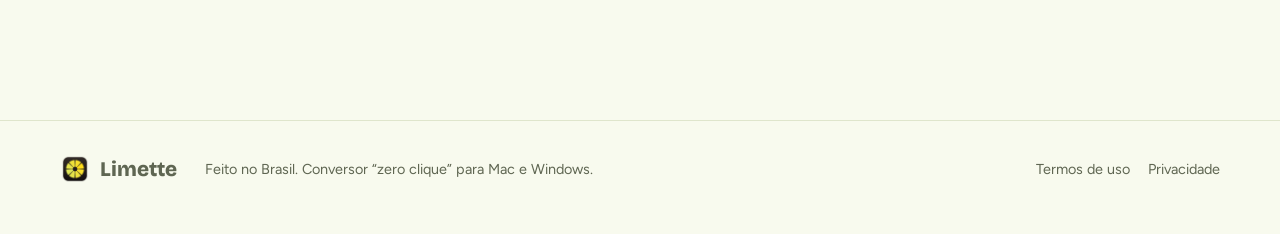
==== commit eaba201c: "Hero mostra as três rodas, cada uma com a tecla dela Co-Authored-By: Claude Opus 5.5 <noreply@anthro" ====
--- a/index.html
+++ b/index.html
@@ -66,17 +66,29 @@
 :root[data-theme="dark"] .theme .sun{display:block} :root[data-theme="dark"] .theme .moon{display:none}
 @media (max-width:760px){nav .links{display:none} .theme{margin-left:auto}}
 
-/* hero: pôster cítrico, o nome grande e a roda de verdade sobre o amarelo do limão */
+/* hero: pôster cítrico, o nome grande e as três rodas, uma de cada vez, sobre o amarelo do limão */
 .hero{background:#f6d32d;color:#231d00;position:relative;overflow:hidden;padding-block:56px 0;min-height:min(78vh,720px)}
-.hero .wrap{position:relative;min-height:inherit;display:grid;align-content:space-between}
+.hero .wrap{position:relative;min-height:inherit;display:grid;grid-template-columns:minmax(0,1fr);align-content:space-between}
 .hero h1{font-size:clamp(5rem,19vw,17rem);letter-spacing:-.055em;line-height:.85;margin-left:-.04em}
-.hero .bigwheel{position:absolute;right:-60px;top:22%;width:min(56vw,640px);height:auto;filter:drop-shadow(0 30px 40px #3a2f0a55)}
-.hero .foot{display:grid;gap:22px;max-width:40ch;padding-block:40px 64px;position:relative}
+.hero .wheels{position:absolute;right:-60px;top:22%;width:min(56vw,640px);aspect-ratio:1}
+.hero .wheels img{position:absolute;inset:0;width:100%;height:100%;filter:drop-shadow(0 30px 40px #3a2f0a55);opacity:0;transform:scale(.96) rotate(-6deg);transition:opacity .35s ease, transform .5s cubic-bezier(.2,.9,.25,1.15)}
+.hero .wheels img.on{opacity:1;transform:none}
+@media (prefers-reduced-motion:reduce){.hero .wheels img{transition:none}}
+.hero .foot{display:grid;gap:18px;max-width:40ch;padding-block:40px 64px;position:relative}
 .hero .foot p{font-size:1.15rem;line-height:1.5}
 .hero kbd{background:#fffbe6;border-color:#c9a91a;color:#231d00}
 .hero .btn{background:#231d00;color:#f6d32d;border-color:#231d00;justify-self:start;border-radius:10px}
 .hero .btn:hover{background:#231d00;filter:brightness(1.4)}
-@media (max-width:760px){.hero .bigwheel{position:relative;right:auto;top:auto;width:120%;margin:10px -10% 0;justify-self:center}.hero .foot{padding-top:8px}}
+/* as três teclas: a da roda que está aparecendo fica acesa */
+.legend{list-style:none;margin:0;padding:0;display:grid;gap:6px}
+.legend button{font:inherit;color:inherit;background:transparent;border:1.5px solid transparent;border-radius:12px;padding:8px 12px 8px 8px;display:flex;align-items:center;gap:14px;cursor:pointer;width:100%;text-align:left}
+.legend button:hover{border-color:#231d0033}
+.legend button[aria-pressed="true"]{background:#231d00;color:#f6d32d}
+.legend kbd{font-size:1.15rem;min-width:46px;text-align:center;padding:4px 10px}
+.legend button[aria-pressed="true"] kbd{background:#f6d32d;border-color:#f6d32d;color:#231d00}
+.legend b{font-weight:700;margin-right:6px}
+.hero .win{font-size:.88rem;opacity:.75;margin-top:-6px}
+@media (max-width:960px){.hero .wheels{position:relative;right:auto;top:auto;width:min(120%,560px);margin-top:10px;justify-self:center}.hero .foot{padding-top:8px}}
 
 /* formats marquee */
 .marquee{margin-top:96px;border-block:1px solid var(--line);overflow:hidden;padding-block:18px;mask-image:linear-gradient(90deg,transparent,#000 10%,#000 90%,transparent)}
@@ -244,9 +256,19 @@
 <main id="top">
 <div class="hero g"><div class="wrap">
   <h1>Limette</h1>
-  <img class="bigwheel" src="img/roda-convert.png" width="784" height="784" alt="A roda Converter do Limette, com PNG, HEIC, WebP e outros formatos">
+  <div class="wheels">
+    <img class="on" src="img/roda-convert.png" width="784" height="784" alt="Roda Converter do Limette, com PNG, HEIC, WebP e outros formatos">
+    <img src="img/roda-tools.png" width="784" height="784" alt="Roda Ferramentas do Limette, com Editar, Tarjar, Sem fundo e outras">
+    <img src="img/roda-actions.png" width="784" height="784" alt="Roda Ações do Limette, com AirDrop, Copiar, Mover e outras">
+  </div>
   <div class="foot">
-    <p>Arraste um arquivo, aperte <kbd>⇧</kbd> e a roda aparece no cursor. Converter, comprimir, tarjar e assinar, no Mac e no Windows, sem mandar nada para a internet.</p>
+    <p>Arraste um arquivo e aperte uma tecla: a roda aparece no cursor. Tudo no seu computador, sem mandar nada para a internet.</p>
+    <ul class="legend" id="legend" aria-label="As três rodas">
+      <li><button type="button" data-k="0" aria-pressed="true"><kbd>⇧</kbd><span><b>Converter</b> troca o formato</span></button></li>
+      <li><button type="button" data-k="1" aria-pressed="false"><kbd>⌘</kbd><span><b>Ferramentas</b> mexe no arquivo</span></button></li>
+      <li><button type="button" data-k="2" aria-pressed="false"><kbd>⌃</kbd><span><b>Ações</b> leva para algum lugar</span></button></li>
+    </ul>
+    <p class="win">No Windows: Shift, Ctrl e Alt.</p>
     <a class="btn" href="#baixar">Baixar o Limette</a>
   </div>
 </div></div>
@@ -563,6 +585,17 @@
   draw();
 })();
 
+// herói: as três rodas se revezam; passar o mouse, tocar numa tecla da lista ou apertar ⇧ ⌘ ⌃ escolhe uma
+(() => {
+  const imgs = [...document.querySelectorAll(".hero .wheels img")], btns = [...document.querySelectorAll("#legend button")];
+  let k = 0, manual = false;
+  const show = i => { k = i; imgs.forEach((x, j) => x.classList.toggle("on", j === i)); btns.forEach((x, j) => x.setAttribute("aria-pressed", j === i)); };
+  const pick = i => { manual = true; show(i); };
+  btns.forEach((x, i) => { x.addEventListener("click", () => pick(i)); x.addEventListener("mouseenter", () => pick(i)); });
+  addEventListener("keydown", e => { const i = {Shift:0, Meta:1, Control:2}[e.key]; if (i !== undefined) pick(i); });
+  if (!matchMedia("(prefers-reduced-motion: reduce)").matches) setInterval(() => { if (!manual) show((k + 1) % 3); }, 2600);
+})();
+
 // tema: segue o sistema até a pessoa escolher
 const root = document.documentElement;
 try{ const t = localStorage.getItem("limette-tema"); if(t) root.dataset.theme = t; }catch(e){}
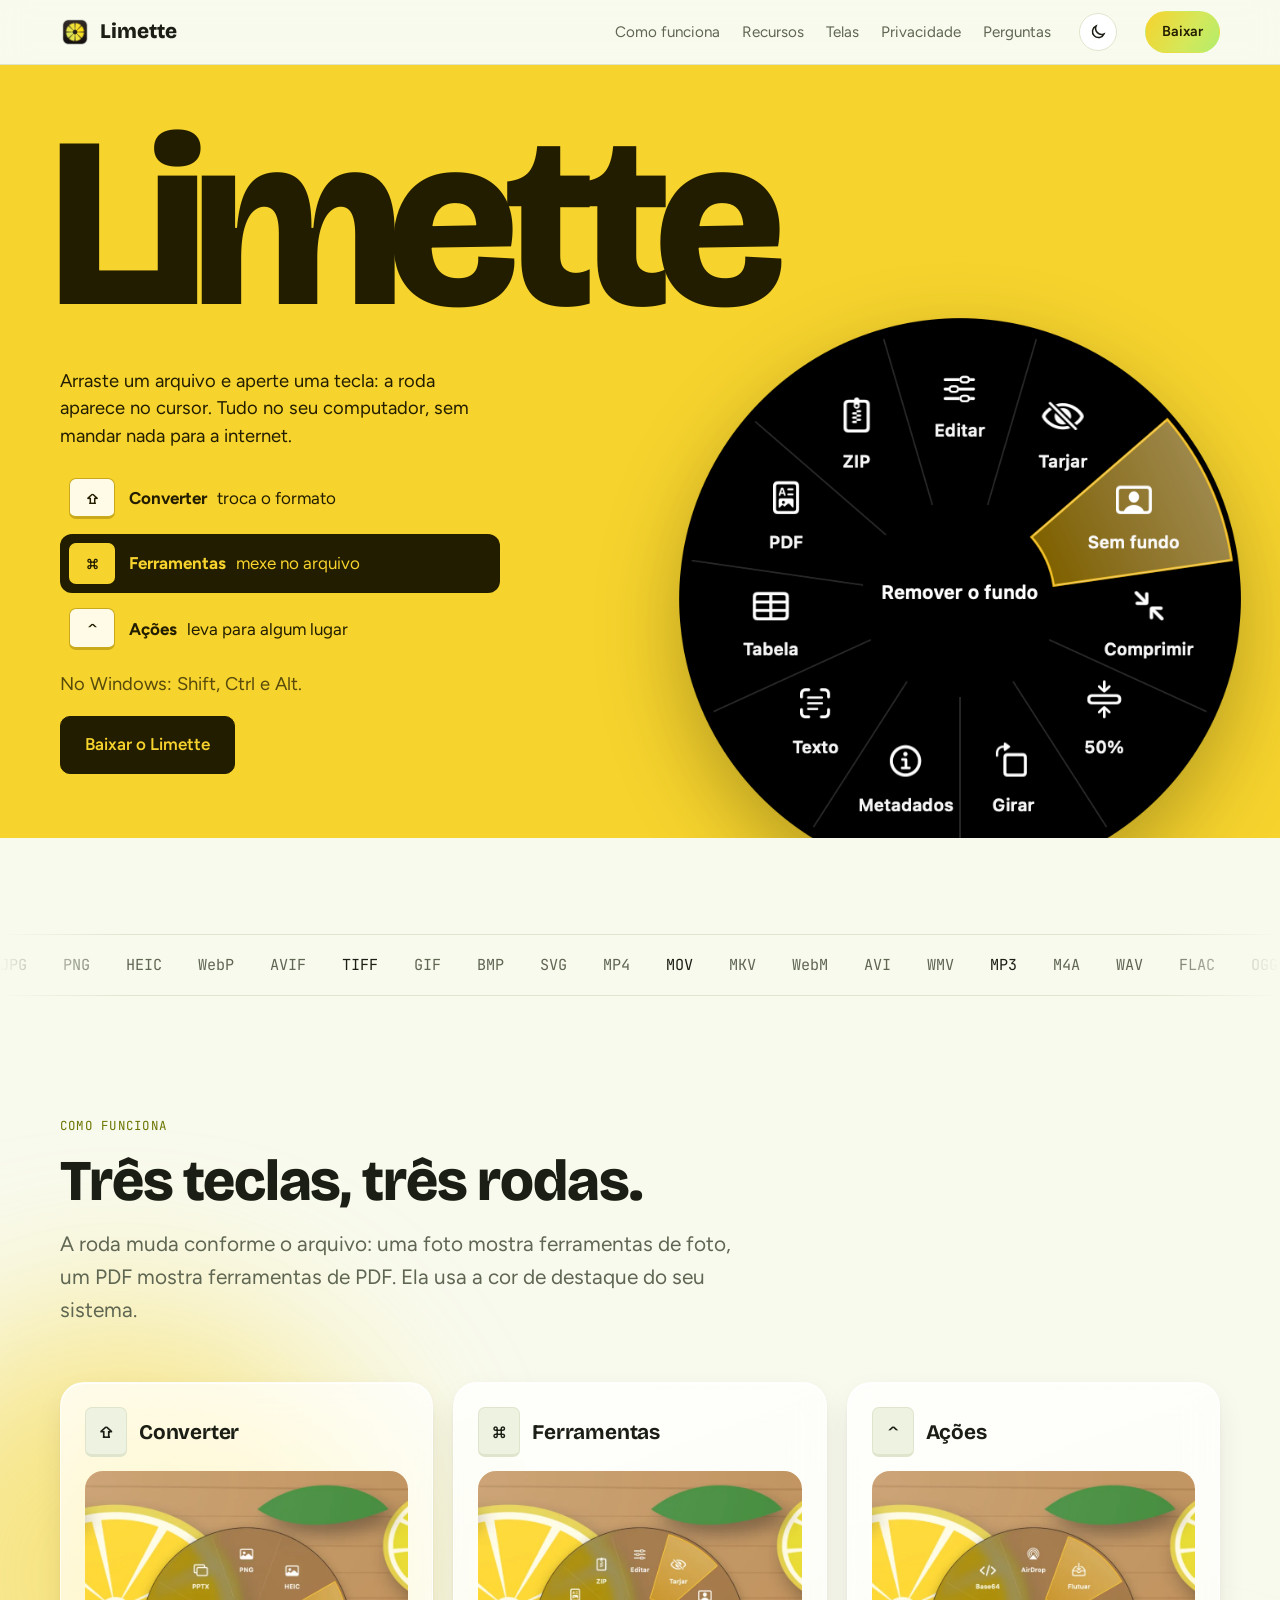
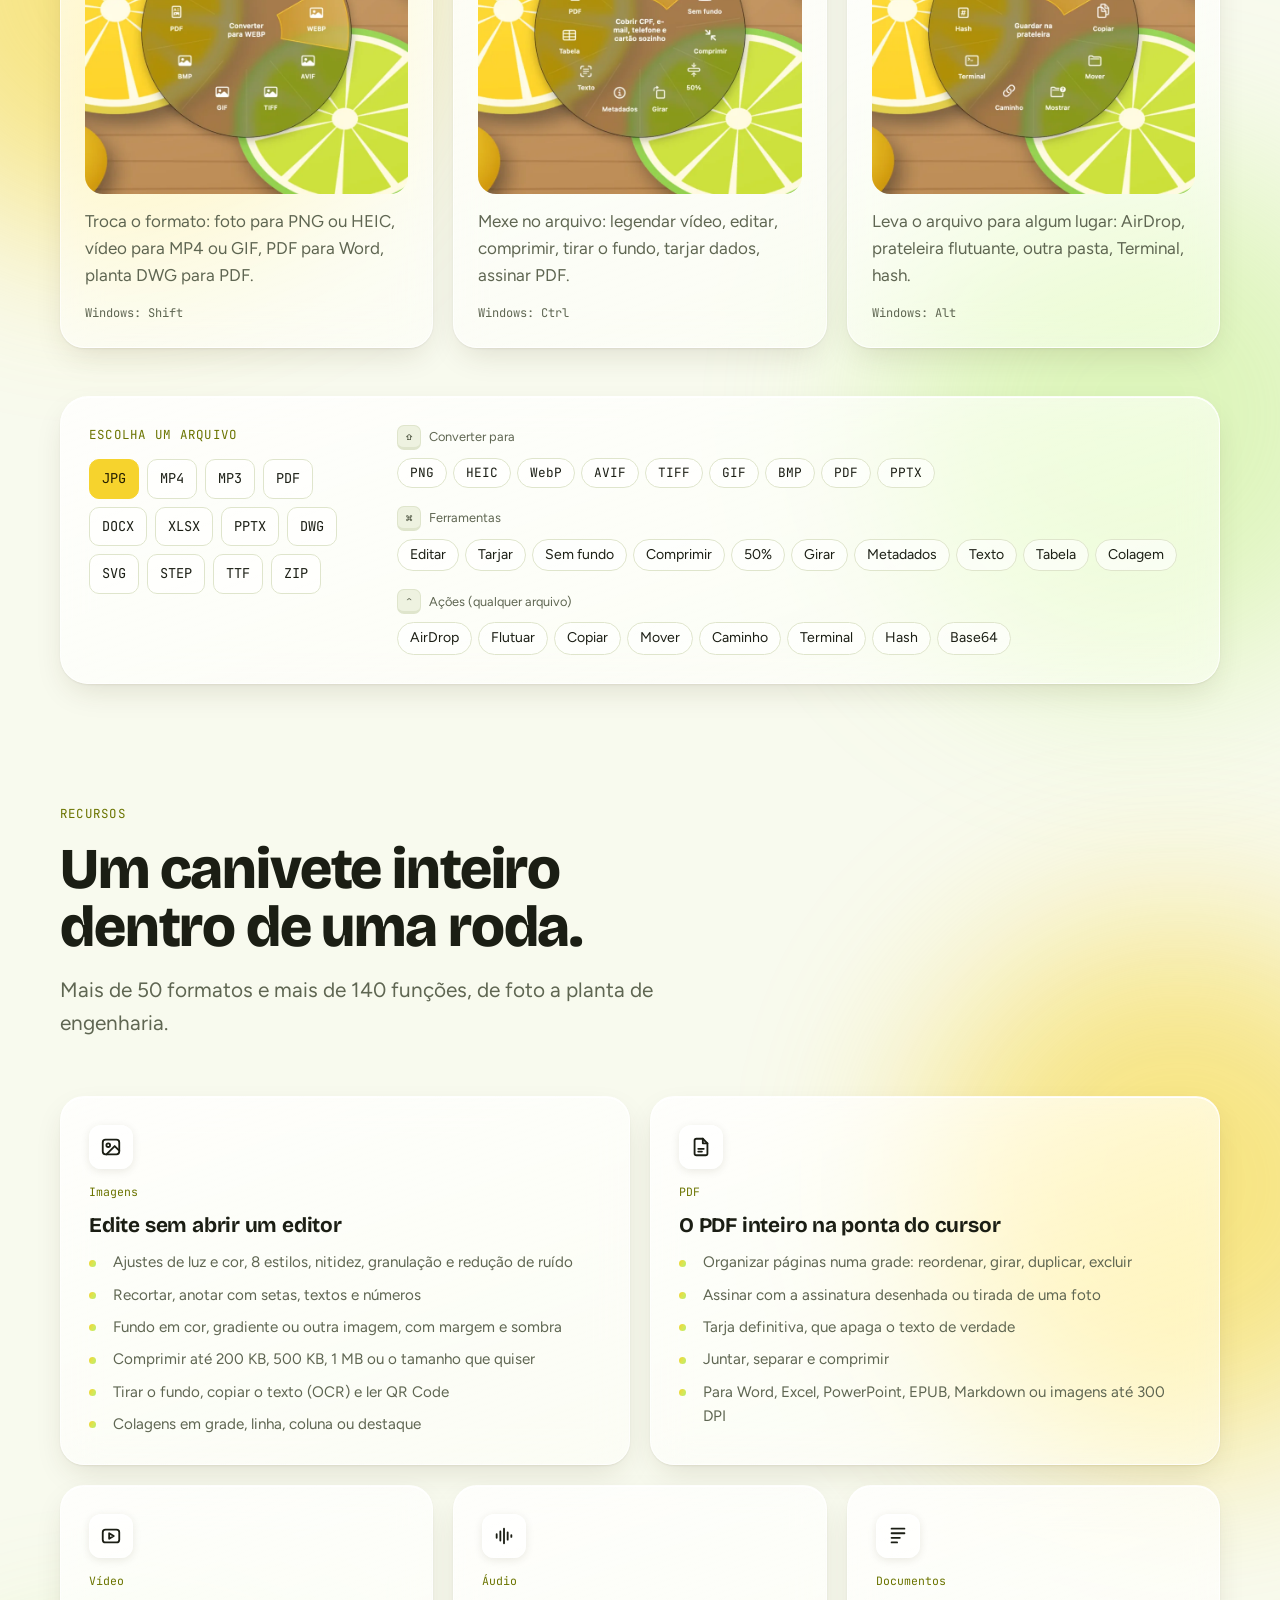
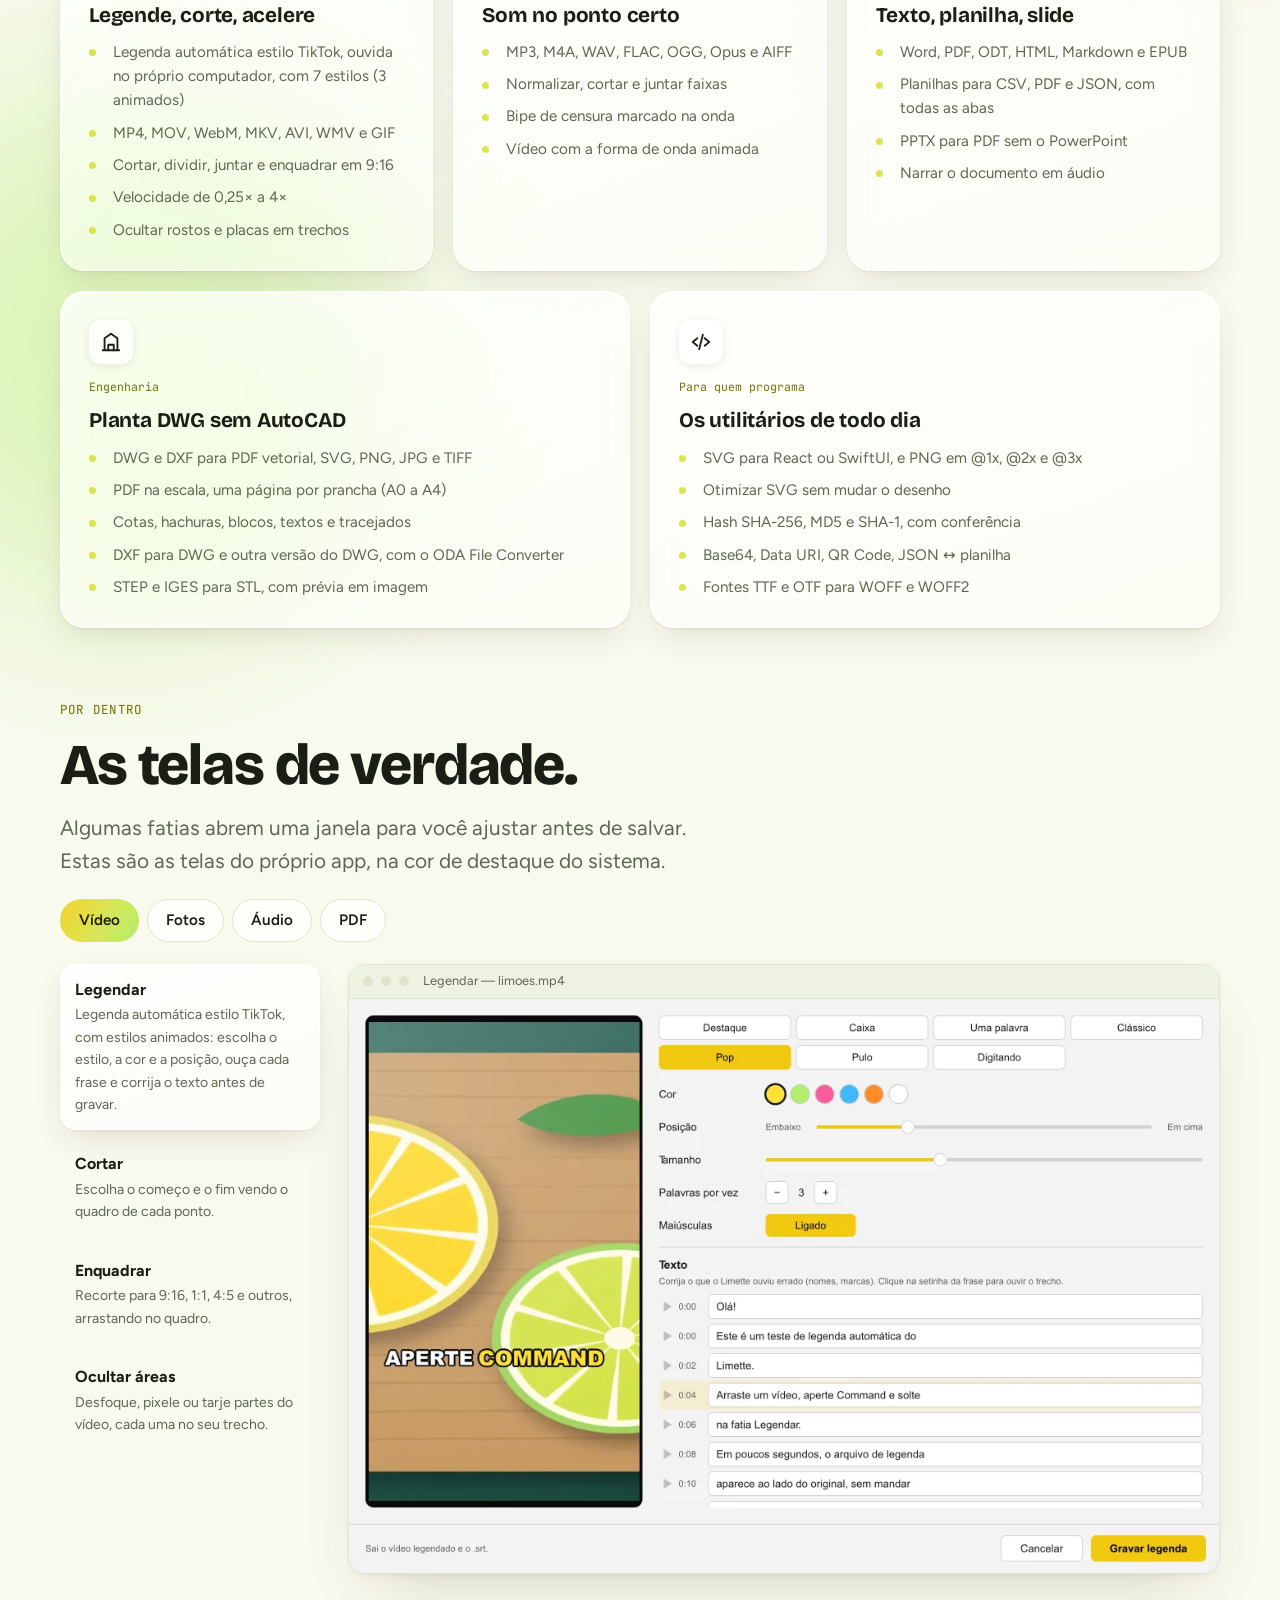
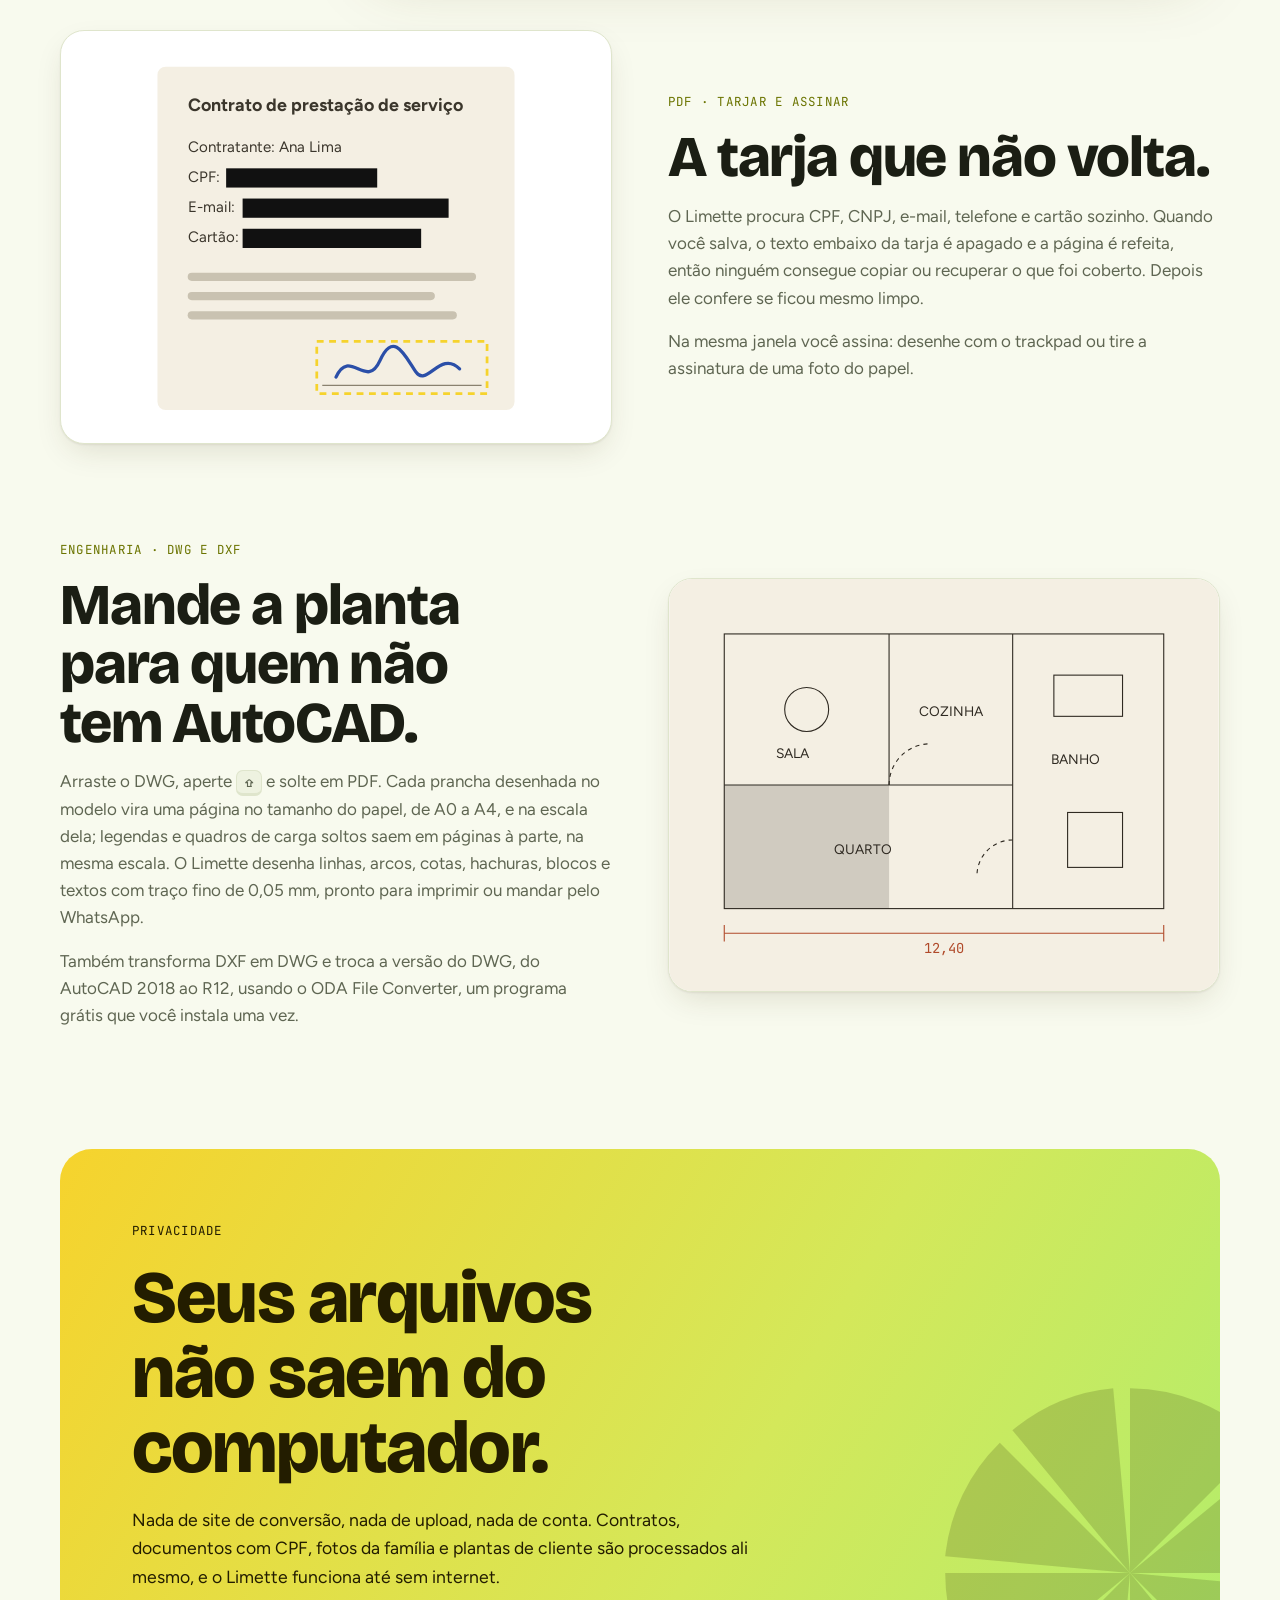
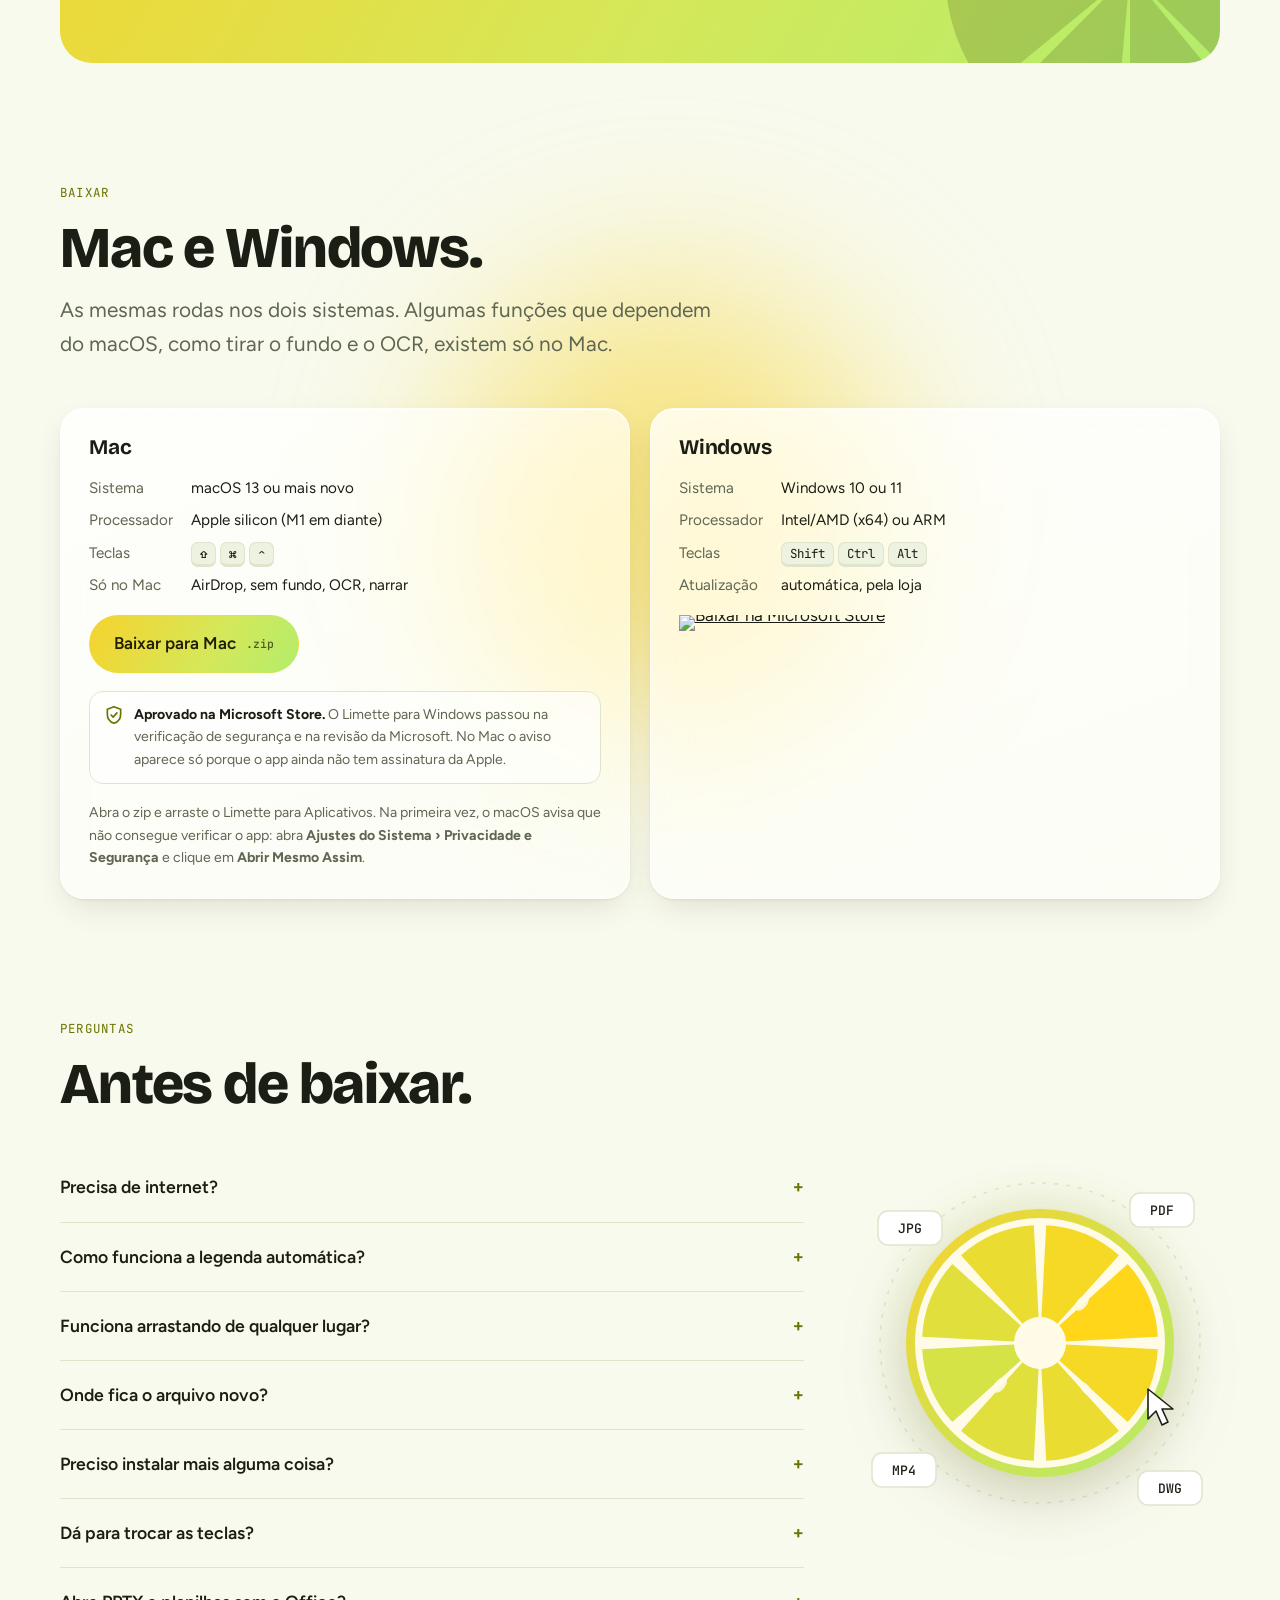
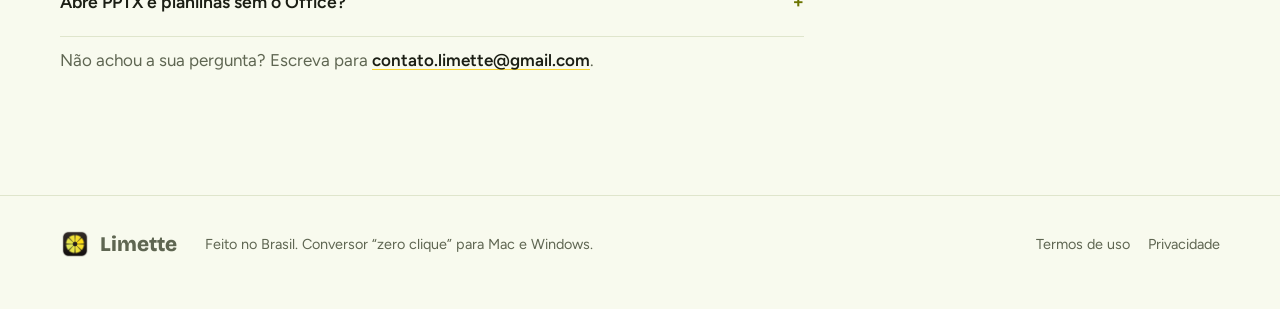
==== commit fb3638ef: "Textos de DWG: pranchas na escala, ODA File Converter, SketchUp fora das promessas Co-Authored-By: C" ====
--- a/index.html
+++ b/index.html
@@ -349,8 +349,9 @@
       <li>Narrar o documento em áudio</li></ul></div>
     <div class="card wide"><div class="ico"><svg viewBox="0 0 24 24" fill="none" stroke="currentColor" stroke-width="2" stroke-linecap="round" stroke-linejoin="round" aria-hidden="true"><path d="M3 21h18M5 21V8l7-5 7 5v13"/><path d="M9 21v-6h6v6"/></svg></div><span class="tag">Engenharia</span><h3>Planta DWG sem AutoCAD</h3><ul>
       <li>DWG e DXF para PDF vetorial, SVG, PNG, JPG e TIFF</li>
+      <li>PDF na escala, uma página por prancha (A0 a A4)</li>
       <li>Cotas, hachuras, blocos, textos e tracejados</li>
-      <li>Trocar a versão do DWG e salvar para SketchUp</li>
+      <li>DXF para DWG e outra versão do DWG, com o ODA File Converter</li>
       <li>STEP e IGES para STL, com prévia em imagem</li></ul></div>
     <div class="card wide"><div class="ico"><svg viewBox="0 0 24 24" fill="none" stroke="currentColor" stroke-width="2" stroke-linecap="round" stroke-linejoin="round" aria-hidden="true"><path d="m8 8-5 4 5 4M16 8l5 4-5 4M14 4l-4 16"/></svg></div><span class="tag">Para quem programa</span><h3>Os utilitários de todo dia</h3><ul>
       <li>SVG para React ou SwiftUI, e PNG em @1x, @2x e @3x</li>
@@ -416,8 +417,8 @@
     <div class="txt">
       <div class="eyebrow">Engenharia · DWG e DXF</div>
       <h2>Mande a planta para quem não tem AutoCAD.</h2>
-      <p>Arraste o DWG, aperte <kbd>⇧</kbd> e solte em PDF. O Limette desenha linhas, arcos, cotas, hachuras, blocos e textos com traço fino de 0,05 mm, pronto para imprimir ou mandar pelo WhatsApp.</p>
-      <p>Também converte DXF para DWG, troca a versão do DWG e gera o modelo do SketchUp.</p>
+      <p>Arraste o DWG, aperte <kbd>⇧</kbd> e solte em PDF. Cada prancha desenhada no modelo vira uma página no tamanho do papel, de A0 a A4, e na escala dela; legendas e quadros de carga soltos saem em páginas à parte, na mesma escala. O Limette desenha linhas, arcos, cotas, hachuras, blocos e textos com traço fino de 0,05 mm, pronto para imprimir ou mandar pelo WhatsApp.</p>
+      <p>Também transforma DXF em DWG e troca a versão do DWG, do AutoCAD 2018 ao R12, usando o ODA File Converter, um programa grátis que você instala uma vez.</p>
     </div>
   </div>
 </div></section>
@@ -442,7 +443,7 @@
   <div class="plats">
     <div class="plat">
       <h3>Mac</h3>
-      <dl><dt>Sistema</dt><dd>macOS 13 ou mais novo</dd><dt>Processador</dt><dd>Apple silicon (M1 em diante)</dd><dt>Teclas</dt><dd><kbd>⇧</kbd> <kbd>⌘</kbd> <kbd>⌃</kbd></dd><dt>Só no Mac</dt><dd>AirDrop, sem fundo, OCR, narrar, SketchUp</dd></dl>
+      <dl><dt>Sistema</dt><dd>macOS 13 ou mais novo</dd><dt>Processador</dt><dd>Apple silicon (M1 em diante)</dd><dt>Teclas</dt><dd><kbd>⇧</kbd> <kbd>⌘</kbd> <kbd>⌃</kbd></dd><dt>Só no Mac</dt><dd>AirDrop, sem fundo, OCR, narrar</dd></dl>
       <div class="btns">
         <a class="btn primary" href="https://github.com/LuisFelipe210/limette-releases/releases/latest/download/Limette-Mac.zip">Baixar para Mac <small>.zip</small></a>
       </div>
@@ -470,7 +471,7 @@
     <details><summary>Como funciona a legenda automática?</summary><p>Arraste um vídeo, aperte ⌘ (Ctrl no Windows) e solte em Legendar. O Limette ouve a fala no próprio computador, com o whisper, e abre uma janela para escolher o estilo (Destaque, Caixa, Uma palavra, Clássico ou os animados Pop, Pulo e Digitando), a cor, a posição e o tamanho, e corrigir alguma palavra. Cada frase tem um ▶ para ouvir o trecho antes de corrigir. Sai o vídeo legendado e o arquivo .srt. Na primeira vez, você escolhe o modelo de voz: Rápido (148 MB) ou Melhor (574 MB).</p></details>
     <details><summary>Funciona arrastando de qualquer lugar?</summary><p>Sim: do Finder ou Explorador, da mesa, do navegador, do e-mail. Basta começar a arrastar e apertar a tecla antes de soltar. A roda também aceita as teclas 1 a 9, as setas, Enter e Esc.</p></details>
     <details><summary>Onde fica o arquivo novo?</summary><p>Ao lado do original, com outro nome. Se a pasta não deixar gravar, ele vai para Downloads. O original nunca é alterado.</p></details>
-    <details><summary>Preciso instalar mais alguma coisa?</summary><p>Para vídeo e áudio o Limette usa o ffmpeg; no Windows ele mesmo instala quando precisa. Para DWG e STEP existe um gerenciador de extras que baixa o que falta com uma barra de progresso.</p></details>
+    <details><summary>Preciso instalar mais alguma coisa?</summary><p>Para vídeo e áudio o Limette usa o ffmpeg; no Windows ele mesmo instala quando precisa. Para abrir DWG e STEP, o gerenciador de extras baixa o que falta com uma barra de progresso. Para gravar DWG (de um DXF ou em outra versão), instale o ODA File Converter, grátis no site da Open Design Alliance; se ele faltar, o Limette abre a página de download.</p></details>
     <details><summary>Dá para trocar as teclas?</summary><p>Dá. No menu do ícone você escolhe qual tecla abre cada roda.</p></details>
     <details><summary>Abre PPTX e planilhas sem o Office?</summary><p>Sim. O Limette lê e desenha PPTX, XLSX, DOCX e ODS sozinho. Só o PPT antigo e o Keynote precisam do app instalado.</p></details>
     <p class="faq-mail">Não achou a sua pergunta? Escreva para <a href="mailto:contato.limette@gmail.com">contato.limette@gmail.com</a>.</p>
@@ -509,7 +510,7 @@
 
 <script>
 // formatos na faixa
-const F = "JPG PNG HEIC WebP AVIF TIFF GIF BMP SVG MP4 MOV MKV WebM AVI WMV MP3 M4A WAV FLAC OGG Opus AIFF WMA PDF DOCX ODT RTF EPUB Markdown HTML TXT PAGES PPTX XLSX ODS CSV TSV JSON SRT VTT ZIP RAR 7z TAR GZIP DWG DXF STEP IGES STL OBJ SKP TTF OTF WOFF WOFF2".split(" ");
+const F = "JPG PNG HEIC WebP AVIF TIFF GIF BMP SVG MP4 MOV MKV WebM AVI WMV MP3 M4A WAV FLAC OGG Opus AIFF WMA PDF DOCX ODT RTF EPUB Markdown HTML TXT PAGES PPTX XLSX ODS CSV TSV JSON SRT VTT ZIP RAR 7z TAR GZIP DWG DXF STEP IGES STL OBJ TTF OTF WOFF WOFF2".split(" ");
 document.getElementById("track").innerHTML = [...F, ...F].map(f=>`<span>${f}</span>`).join("");
 
 // "para onde vai"
@@ -521,7 +522,7 @@
   "DOCX":  {c:"PDF RTF ODT HTML TXT MD EPUB", t:["Copiar texto","Contar palavras","Narrar","Metadados","Comprimir","Juntar"]},
   "XLSX":  {c:"ODS CSV TSV PDF HTML JSON", t:["Metadados","Comprimir"]},
   "PPTX":  {c:"PDF PNG JPG TXT", t:["Metadados","Comprimir"]},
-  "DWG":   {c:"DXF DWG SKP SVG PNG JPG TIFF PDF", t:[]},
+  "DWG":   {c:"DXF DWG SVG PNG JPG TIFF PDF", t:[]},
   "SVG":   {c:"PNG @2x/@3x React/SwiftUI JPG WebP PDF", t:["Editar","Otimizar","Comprimir"]},
   "STEP":  {c:"STL Prévia", t:[]},
   "TTF":   {c:"WOFF2 WOFF", t:[]},
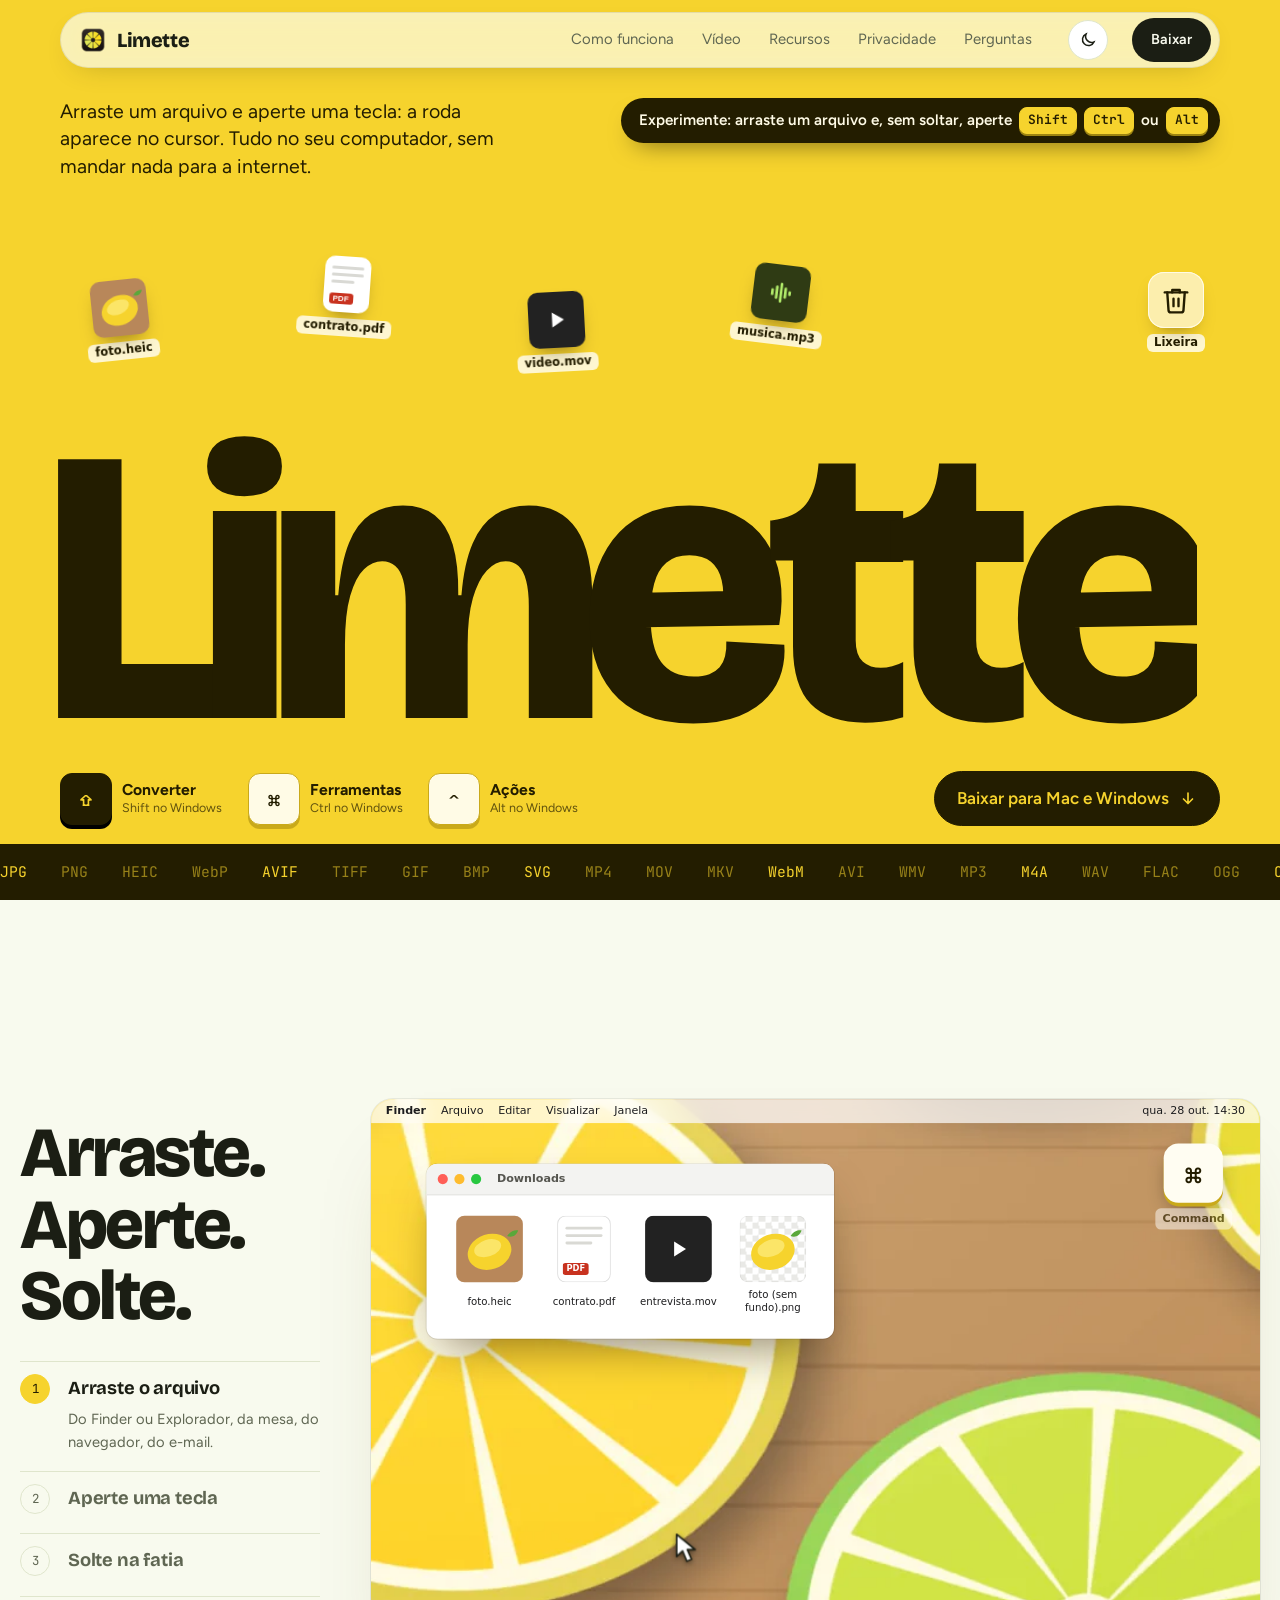
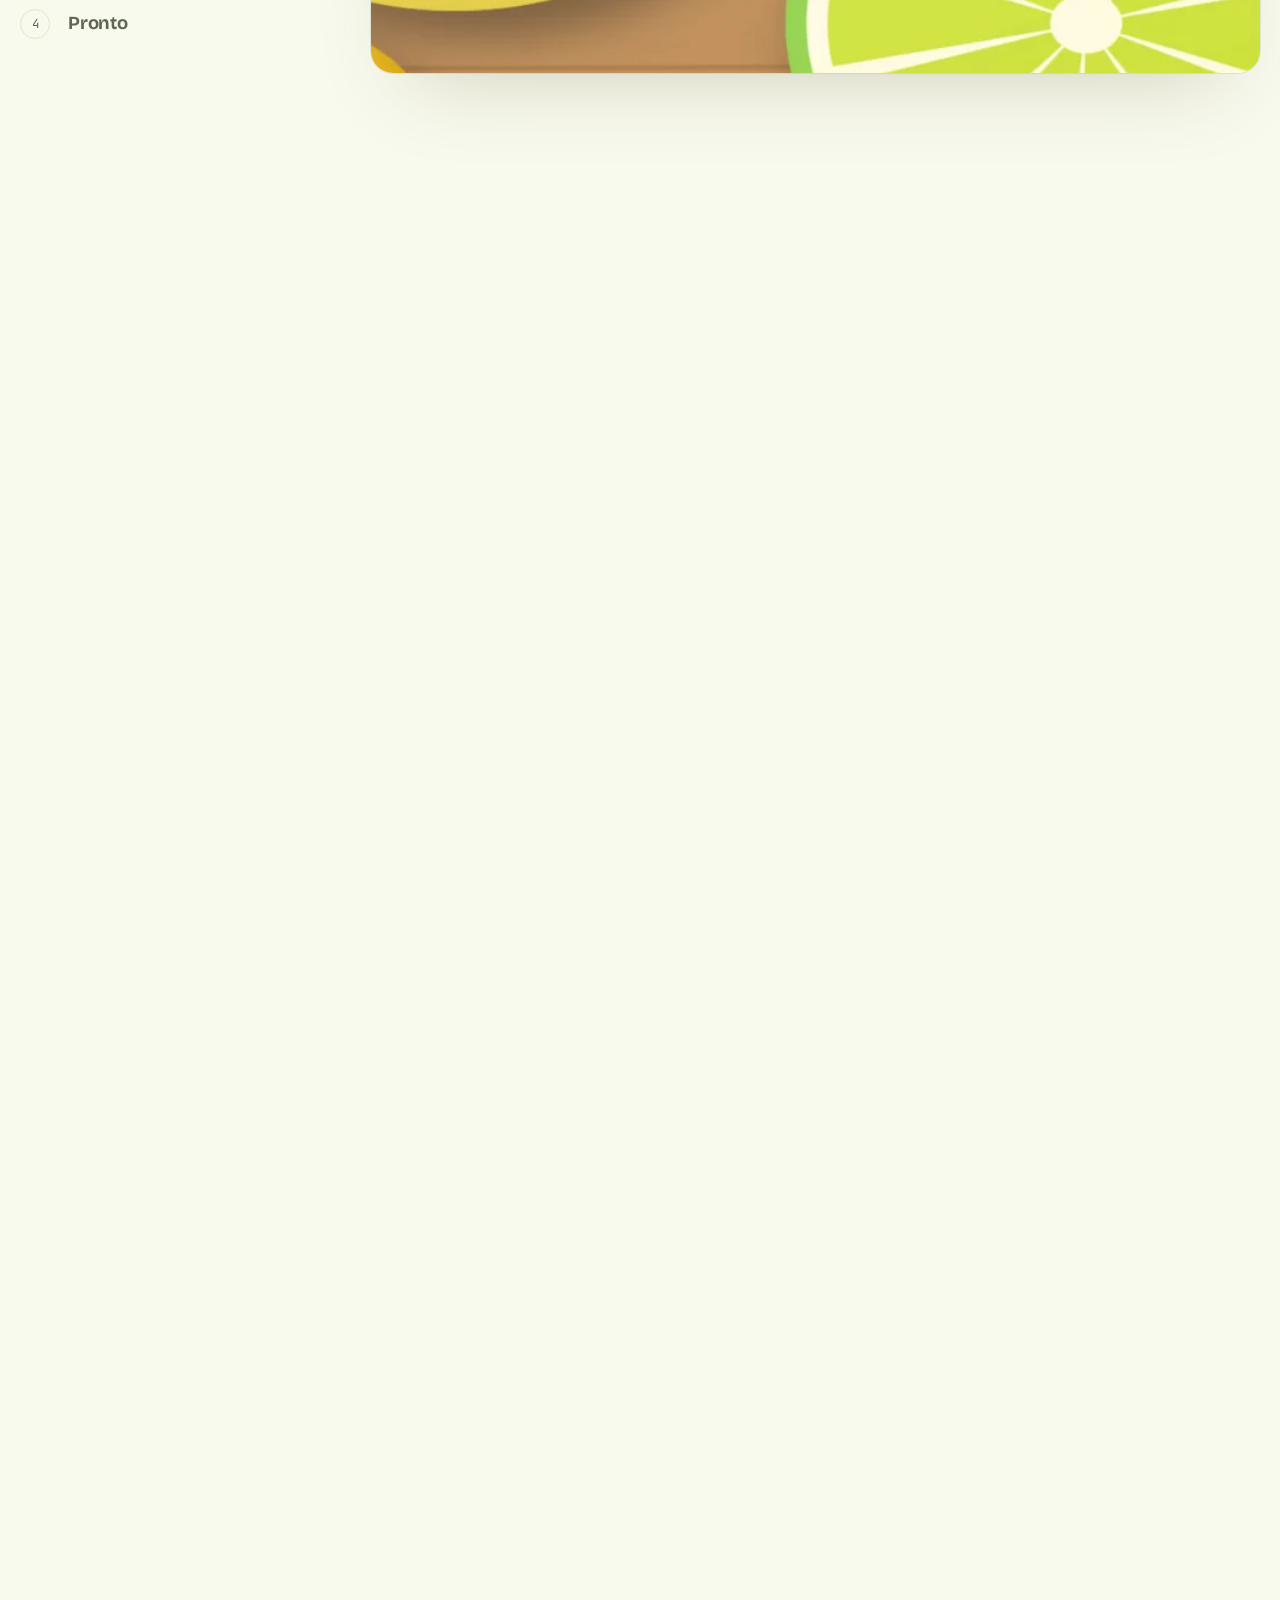
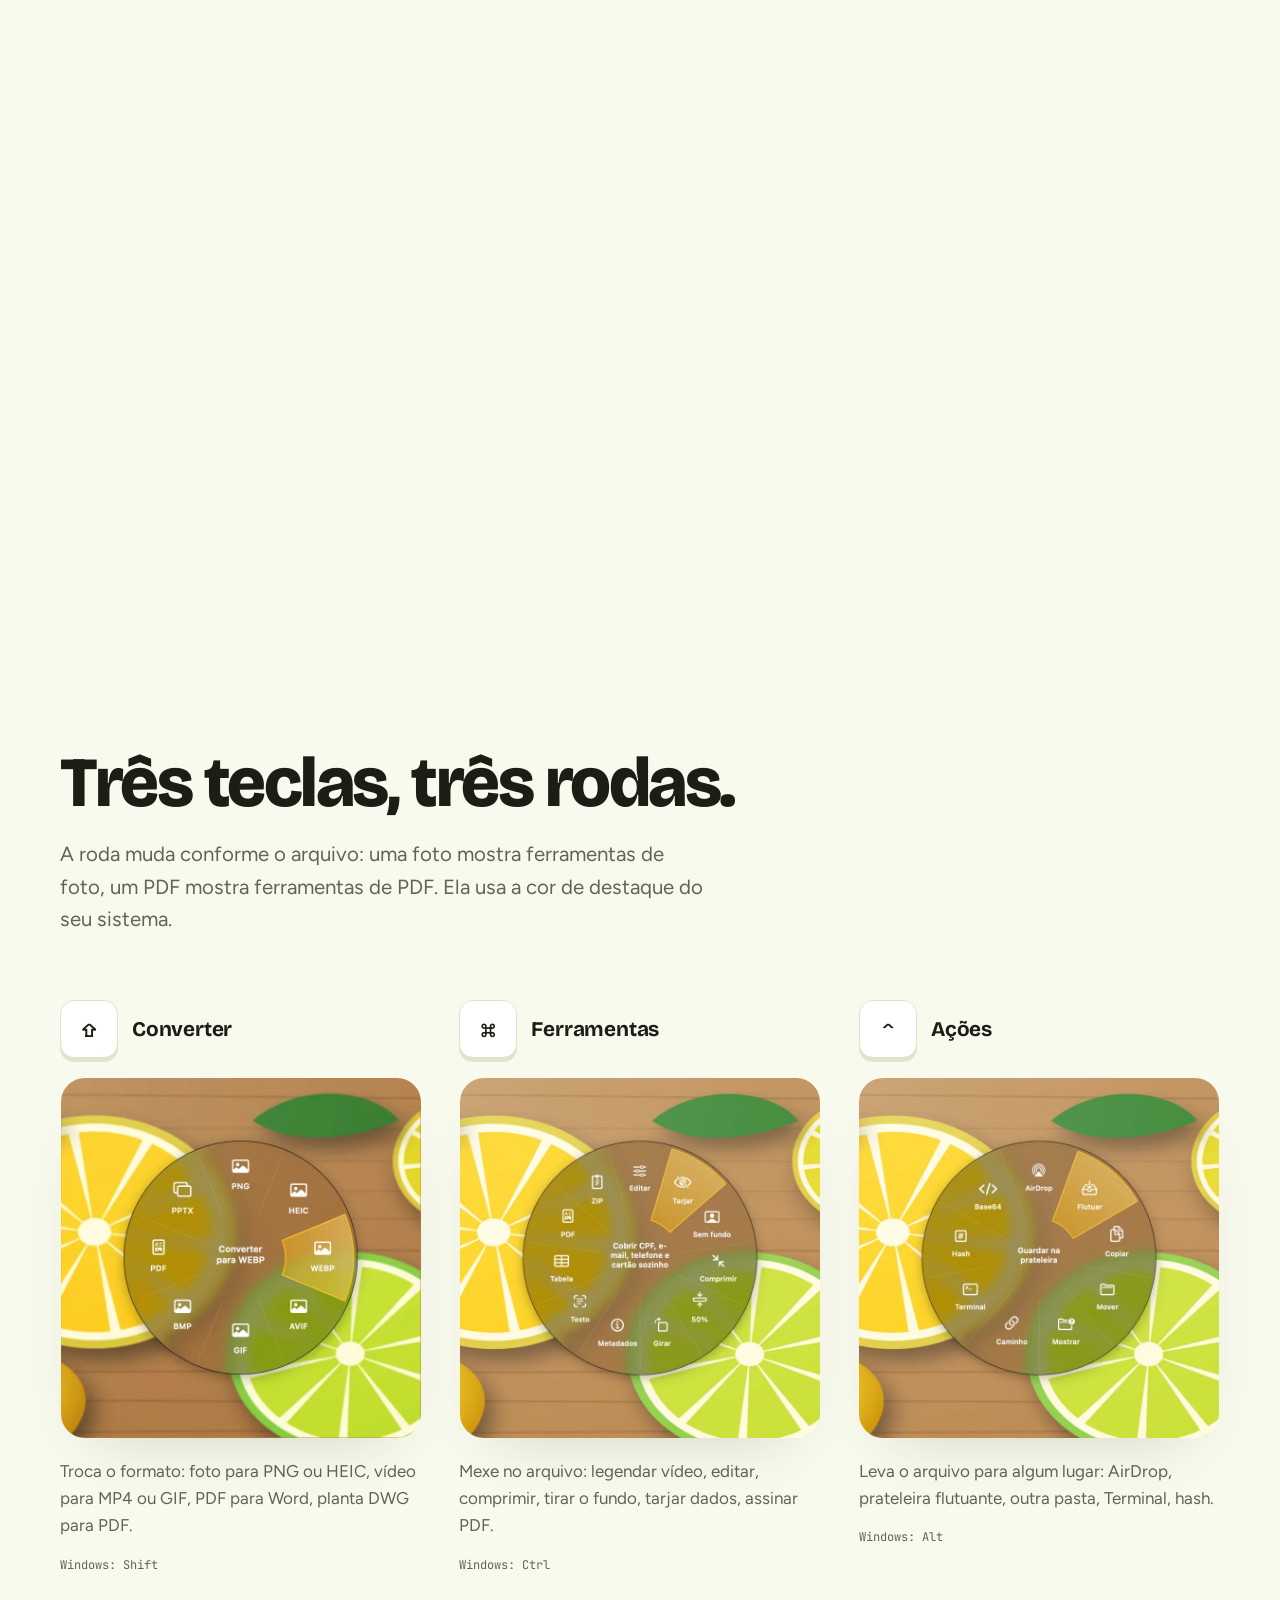
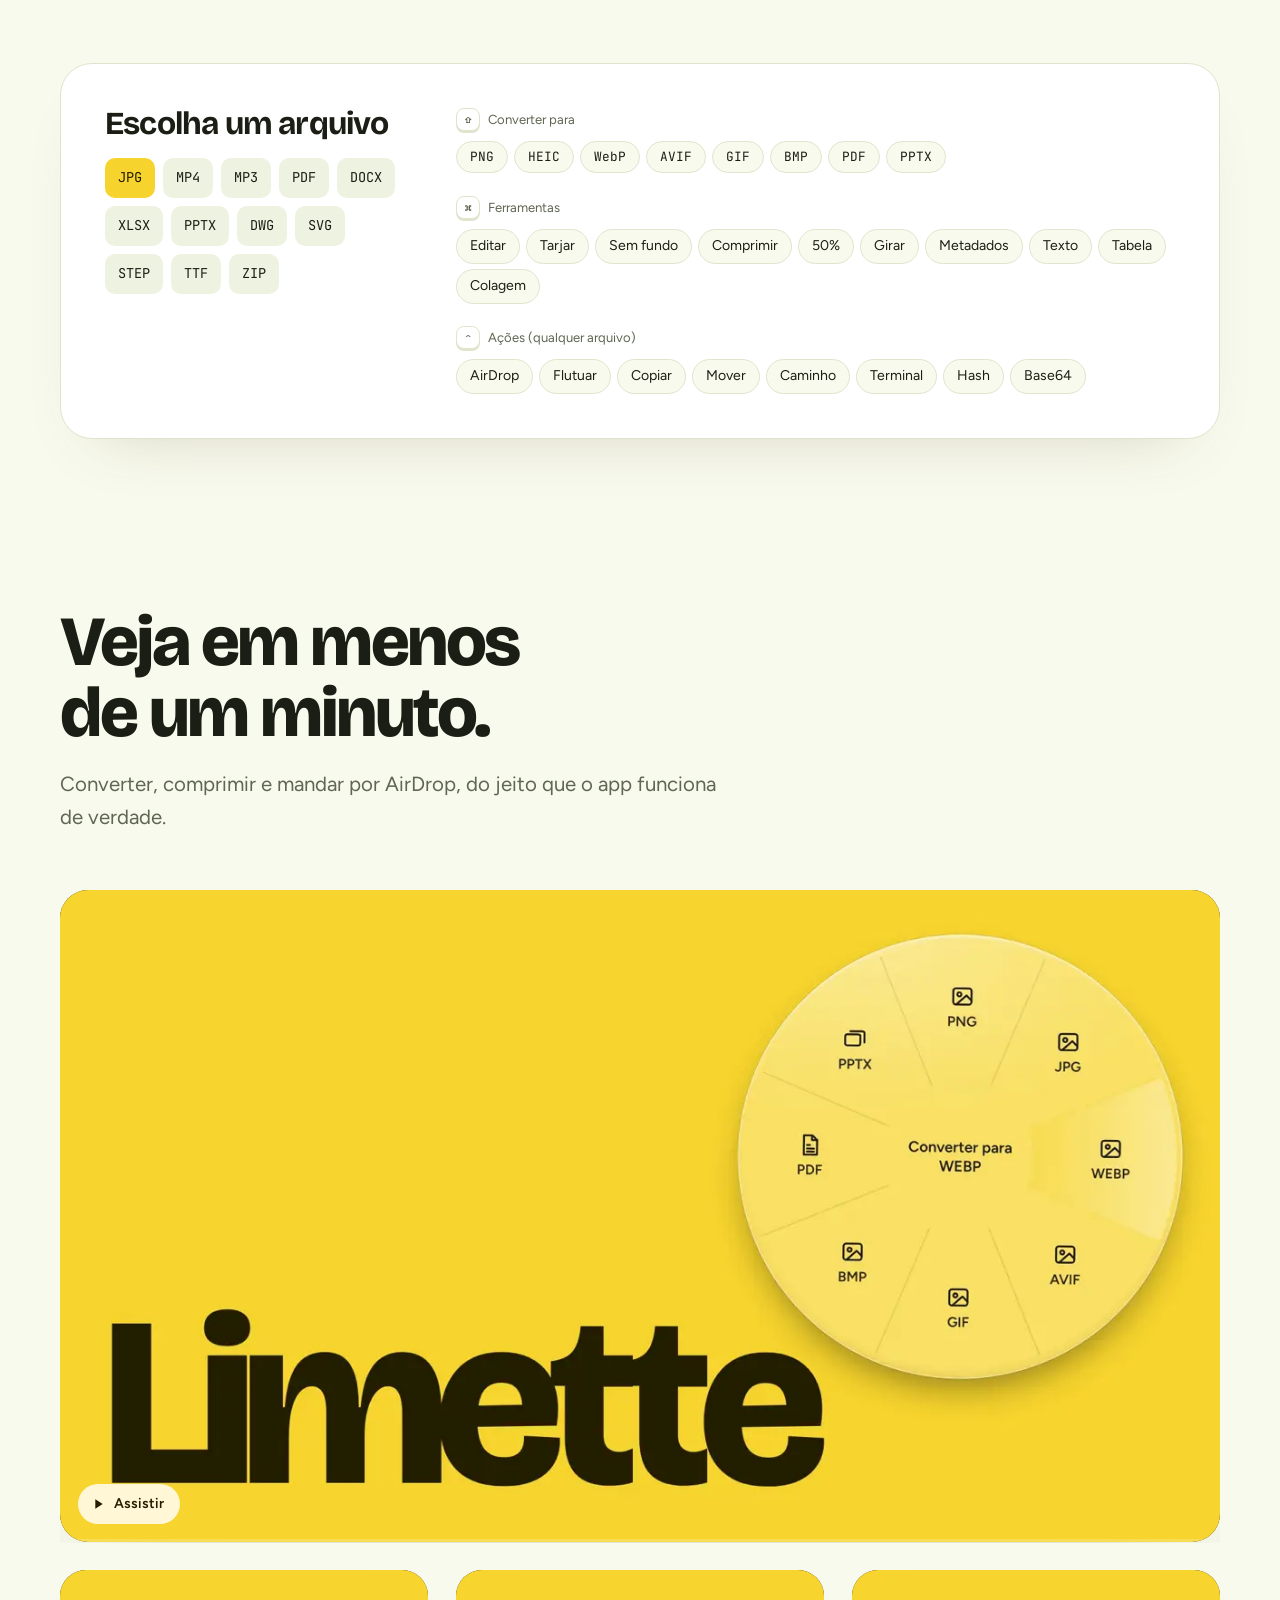
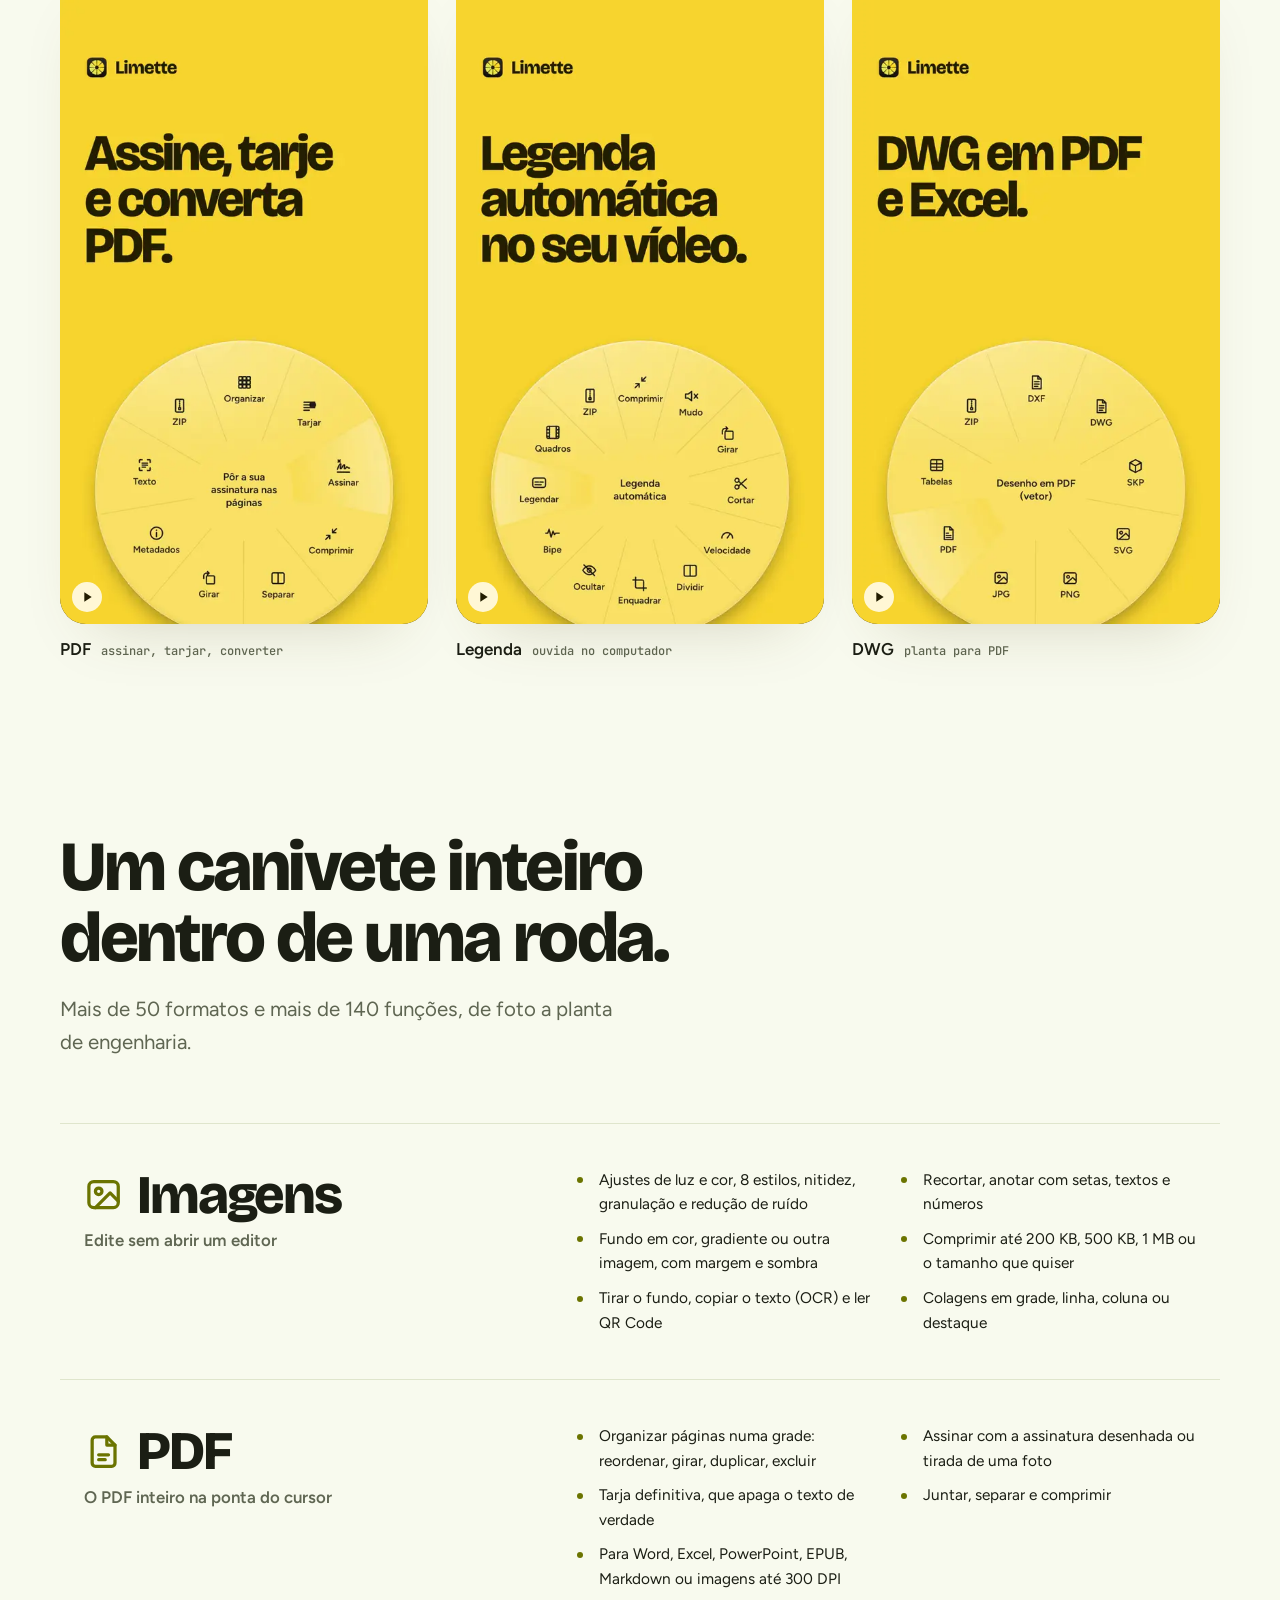
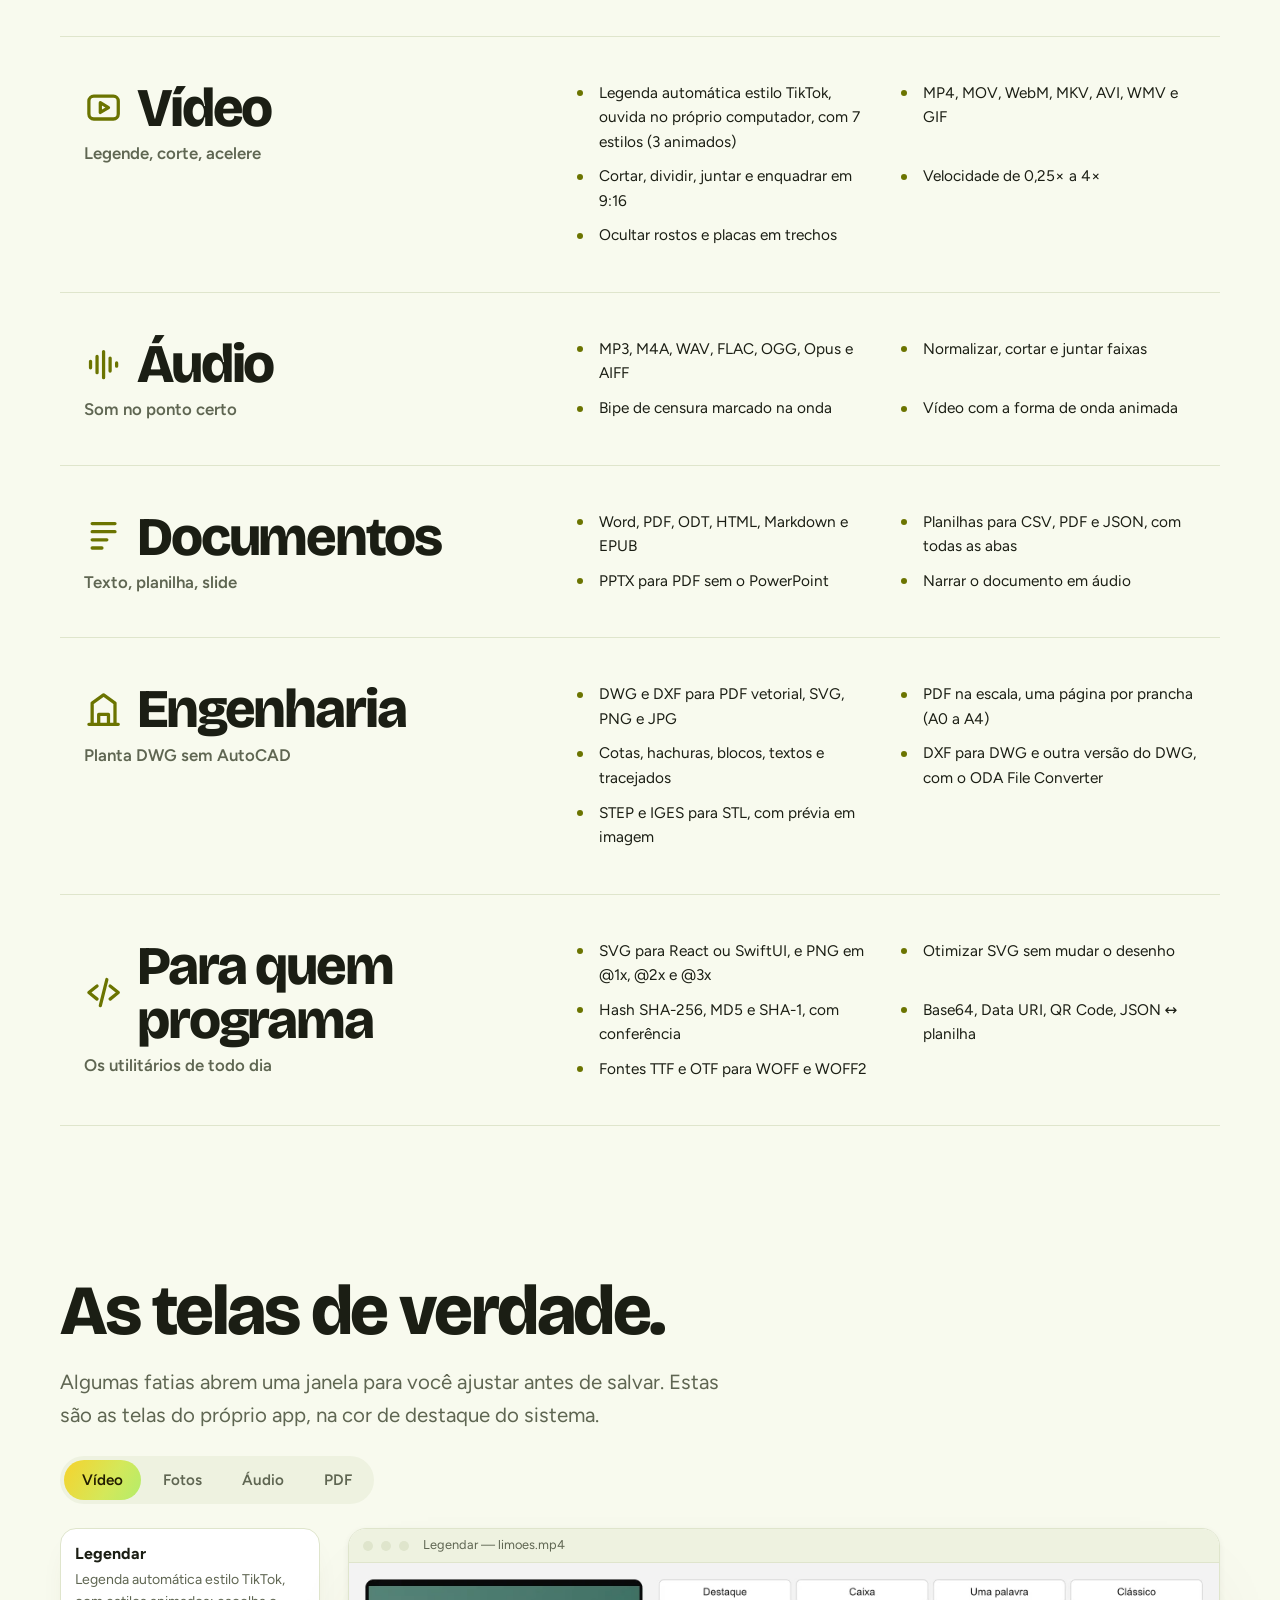
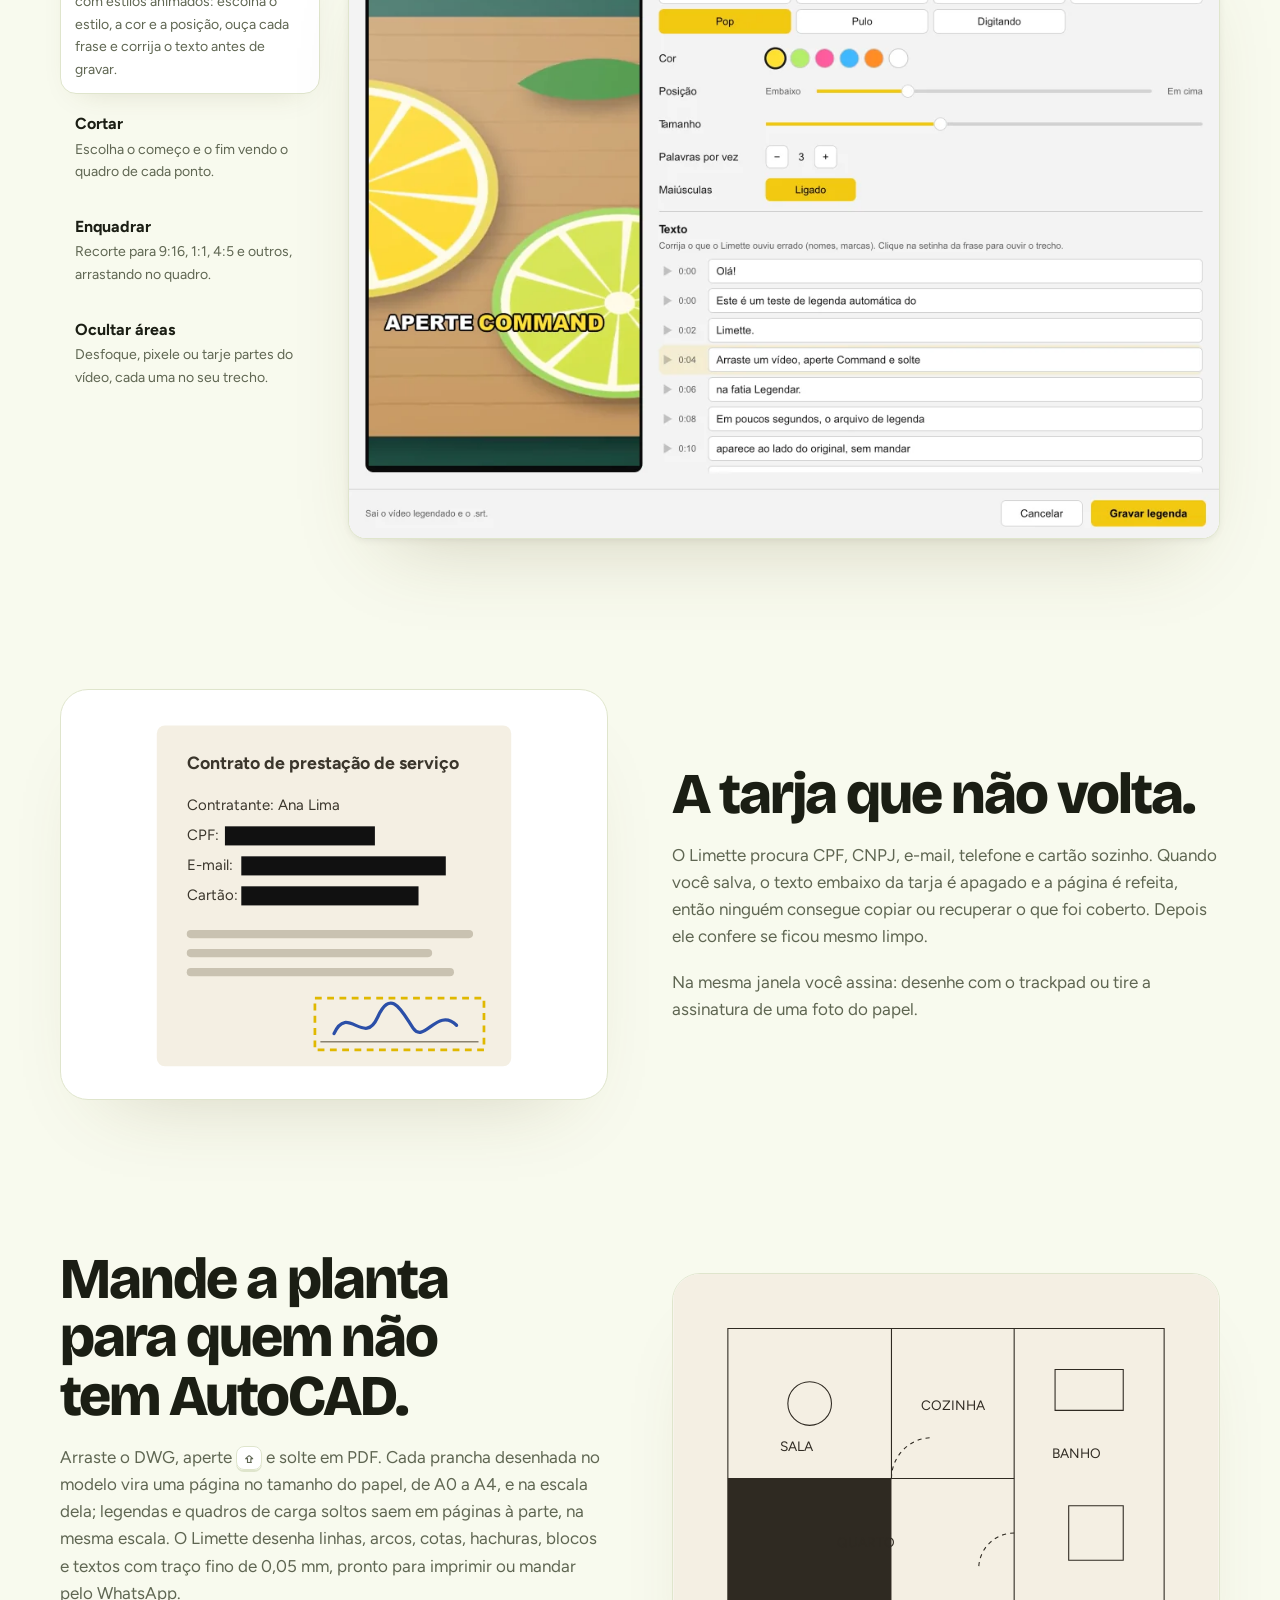
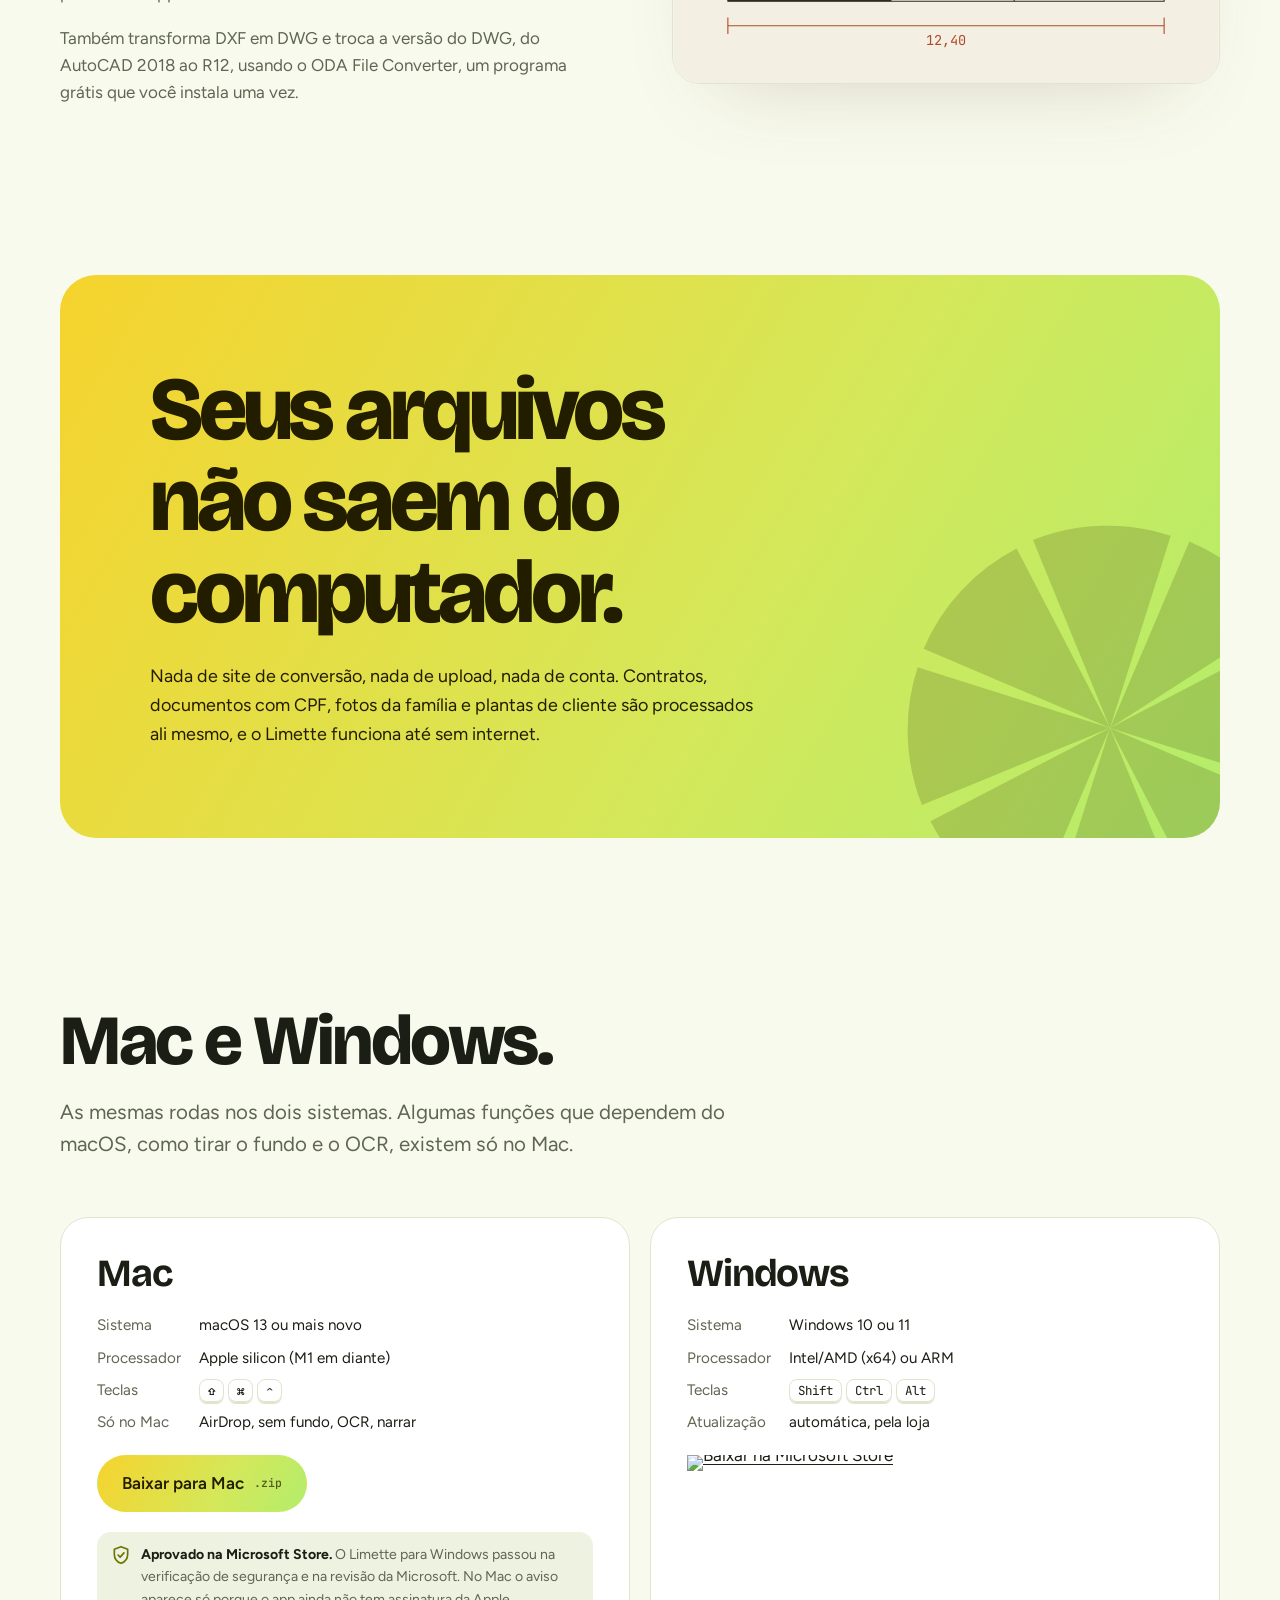
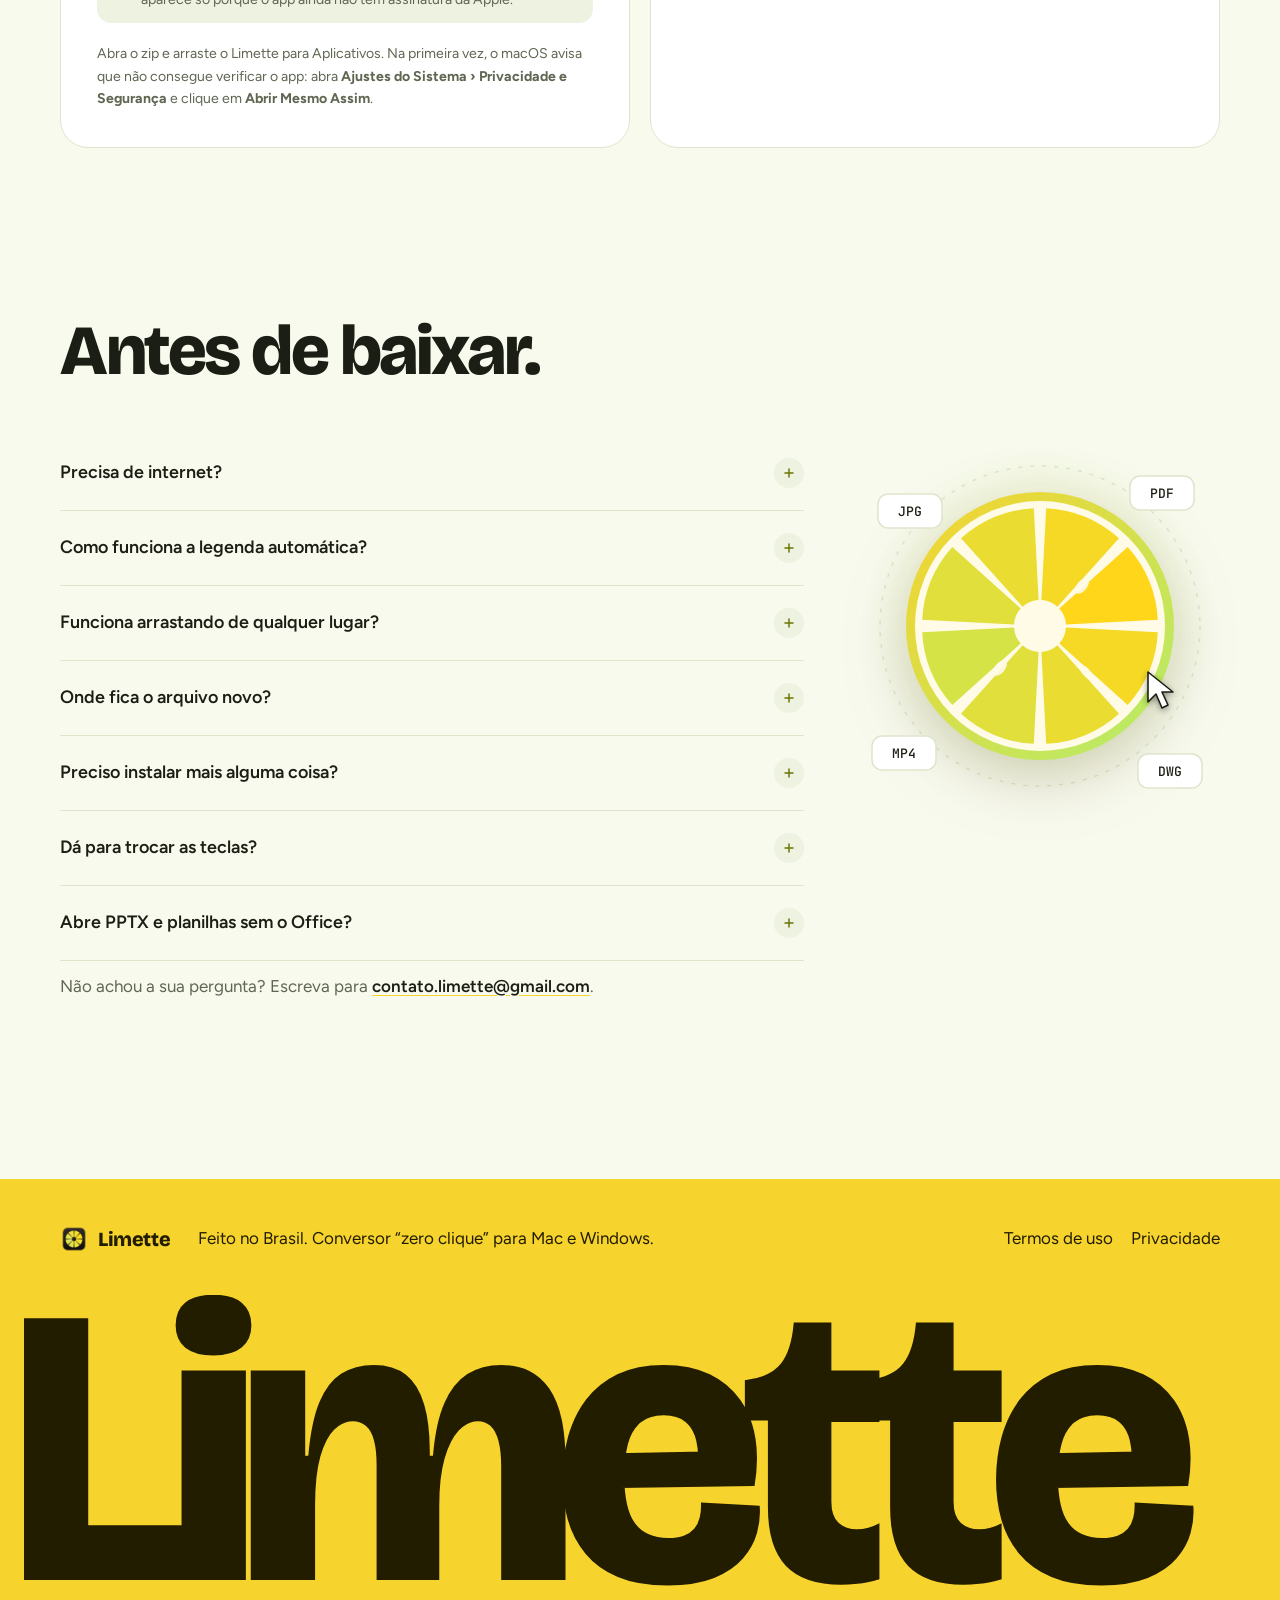
==== commit 2044fe5e: "Site novo: pôster interativo e motion contando o gesto A hero vira um pôster que cabe numa tela, com" ====
--- a/index.html
+++ b/index.html
@@ -9,209 +9,394 @@
 <link rel="icon" href="icon.png">
 <link rel="preconnect" href="https://fonts.googleapis.com">
 <link rel="stylesheet" href="https://fonts.googleapis.com/css2?family=Bricolage+Grotesque:opsz,wght@12..96,500;12..96,700;12..96,800&family=Figtree:wght@400;500;600&family=JetBrains+Mono:wght@500&display=swap">
+<script>
+// tema escolhido e motion: entram antes de pintar, para não piscar
+try{ const t = localStorage.getItem("limette-tema"); if(t) document.documentElement.dataset.theme = t; }catch(e){}
+if(!matchMedia("(prefers-reduced-motion: reduce)").matches) document.documentElement.classList.add("motion");
+</script>
 <style>
-/* Layout: casca escura do ícone, gomos do amarelo ao verde-claro como único acento; o topo é um pôster amarelo com a roda do app */
+/* Layout: o amarelo do limão abre e fecha a página (pôster no topo, rodapé), o meio é claro e respira;
+   o motion conta o gesto do app: arrastar, apertar a tecla, a roda abrir, soltar na fatia */
 /* claro é o padrão; o escuro só entra pelo botão (data-theme="dark") */
 :root{
   --bg:#f8faee; --surface:#ffffff; --raise:#eef2e0; --ink:#1b1e14; --muted:#5f6652; --line:#dfe5cc;
-  --lime:#b3ed6b; --grad:linear-gradient(120deg,#f6d32d 0%,#d4e85a 60%,#b3ed6b 100%);
-  --lemon:#f6d32d; --lemon-soft:#f6d32d22; --lemon-ink:#231d00; --accent-text:#6b7400; --glow:#f2fbcf; --shadow:#5a4a1a40; --h1-accent:#1b1e14; --h1-mark:#f6d32d;
-  --glass-1:#ffffffd0; --glass-2:#ffffff80; --glass-border:#ffffffb0; --glass-hi:#ffffff; --glass-shadow:0 1px 2px #3a2f0a14, 0 12px 32px -8px #3a2f0a26;
-  --chip:#ffffffa0; --blob-1:#f6d32d; --blob-2:#b3ed6b; --blob-op:.55;
+  --lime:#b3ed6b; --lemon:#f6d32d; --lemon-ink:#231d00; --accent-text:#6b7400; --shadow:#5a4a1a40;
+  --grad:linear-gradient(120deg,#f6d32d 0%,#d4e85a 60%,#b3ed6b 100%);
+  --wash:color-mix(in srgb, var(--lemon) 22%, transparent);
   --f-display:"Bricolage Grotesque", "Avenir Next", system-ui, sans-serif;
   --f-body:"Figtree", -apple-system, "Segoe UI", system-ui, sans-serif;
   --f-mono:"JetBrains Mono", ui-monospace, Menlo, Consolas, monospace;
-  color-scheme:light;
+  --ease:cubic-bezier(.16,1,.3,1);
+  color-scheme:light; interpolate-size:allow-keywords;
 }
 :root[data-theme="dark"]{
-  --bg:#10120c; --surface:#191c14; --raise:#22261b; --ink:#f2f4e6; --muted:#a3a892; --line:#2b3024; --accent-text:#f6d32d; --glow:#232a17; --shadow:#0009; --h1-accent:#f6d32d; --h1-mark:transparent; --glass-1:#ffffff12; --glass-2:#ffffff06; --glass-border:#ffffff1c; --glass-hi:#ffffff1f; --glass-shadow:0 1px 2px #0006, 0 16px 40px -12px #000c; --chip:#ffffff10; --blob-op:.2; color-scheme:dark }
+  --bg:#10120c; --surface:#191c14; --raise:#22261b; --ink:#f2f4e6; --muted:#a3a892; --line:#2b3024; --accent-text:#f6d32d; --shadow:#0009;
+  --wash:color-mix(in srgb, var(--lemon) 12%, transparent); color-scheme:dark }
 *{box-sizing:border-box}
-html{scroll-behavior:smooth;overflow-x:clip}
+html{scroll-behavior:smooth;overflow-x:clip;scrollbar-color:color-mix(in srgb, var(--ink) 30%, transparent) transparent}
 @media (prefers-reduced-motion:reduce){html{scroll-behavior:auto}}
-body{margin:0;background:var(--bg);color:var(--ink);font-family:var(--f-body);font-size:17px;line-height:1.6;-webkit-font-smoothing:antialiased;overflow-x:clip}
+body{margin:0;background:var(--bg);color:var(--ink);font-family:var(--f-body);font-size:17px;line-height:1.6;-webkit-font-smoothing:antialiased;overflow-x:clip;caret-color:var(--accent-text)}
+::selection{background:var(--lemon);color:var(--lemon-ink)}
 .g{padding-left:max(20px, env(safe-area-inset-left,0px));padding-right:max(20px, env(safe-area-inset-right,0px))}
 .wrap{max-width:1160px;margin:0 auto}
 h1,h2,h3{font-family:var(--f-display);margin:0;text-wrap:balance;letter-spacing:-.02em;line-height:1.02}
-h1{font-size:clamp(2.5rem,5.4vw,4.2rem);font-weight:800}
-h2{font-size:clamp(2.1rem,5vw,3.6rem);font-weight:800}
+h2{font-size:clamp(2.3rem,5.6vw,4.4rem);font-weight:800;letter-spacing:-.035em}
 h3{font-size:1.3rem;font-weight:700;letter-spacing:-.01em}
 p{margin:0}
-a{color:inherit}
-kbd{font-family:var(--f-mono);font-size:.82em;background:var(--raise);border:1px solid var(--line);border-bottom-width:3px;border-radius:7px;padding:2px 8px;white-space:nowrap}
-.eyebrow{font-family:var(--f-mono);font-size:.78rem;letter-spacing:.1em;text-transform:uppercase;color:var(--accent-text)}
-.lede{font-size:clamp(1.1rem,2vw,1.3rem);color:var(--muted);max-width:52ch}
-.btn{display:inline-flex;align-items:center;gap:10px;border-radius:999px;padding:14px 24px;font-weight:600;text-decoration:none;border:1px solid var(--line);background:var(--surface);transition:transform .15s, background .15s}
-.btn:hover{transform:translateY(-1px);background:var(--raise)}
+a{color:inherit;text-underline-offset:3px}
+kbd{font-family:var(--f-mono);font-size:.82em;background:var(--surface);border:1px solid var(--line);border-radius:8px;padding:2px 8px;box-shadow:0 2px 0 var(--line);white-space:nowrap}
+.lede{font-size:clamp(1.1rem,2vw,1.28rem);color:var(--muted);max-width:52ch;text-wrap:pretty}
+.btn{display:inline-flex;align-items:center;gap:10px;border-radius:999px;padding:14px 24px;font-weight:600;text-decoration:none;border:1px solid var(--line);background:var(--surface);transition:transform .25s var(--ease), background .2s, box-shadow .25s var(--ease)}
+.btn:hover{transform:translateY(-2px);box-shadow:0 10px 24px -12px var(--shadow)}
+.btn:active{transform:translateY(0) scale(.98);transition-duration:.08s}
 .btn.primary{background:var(--grad);color:var(--lemon-ink);border-color:transparent}
-.btn.primary:hover{filter:brightness(1.06)}
 .btn small{font-family:var(--f-mono);font-size:.72rem;opacity:.7;font-weight:500}
+.btn svg{width:18px;height:18px}
 :focus-visible{outline:3px solid var(--lemon);outline-offset:3px}
-section{padding-block:120px 0}
-@media (max-width:700px){section{padding-block:80px 0}}
-
-/* nav */
-body::before{content:"";position:fixed;inset:0 0 auto;height:env(safe-area-inset-top,0px);z-index:20;background:var(--bg)}
-nav{position:sticky;top:env(safe-area-inset-top,0px);z-index:10;background:color-mix(in srgb, var(--bg) 82%, transparent);backdrop-filter:blur(14px);-webkit-backdrop-filter:blur(14px);border-bottom:1px solid var(--line)}
-nav .wrap{display:flex;align-items:center;gap:28px;height:64px}
-.brand{display:flex;align-items:center;gap:10px;font-family:var(--f-display);font-weight:800;font-size:1.3rem;text-decoration:none}
-.brand img{width:30px;height:30px}
-nav .links{display:flex;gap:22px;margin-left:auto;font-size:.95rem;color:var(--muted)}
-nav .links a{text-decoration:none}
-nav .links a:hover{color:var(--ink)}
-nav .btn{padding:8px 16px;font-size:.9rem}
-.theme{width:38px;height:38px;border-radius:50%;border:1px solid var(--line);background:var(--surface);color:var(--ink);display:grid;place-items:center;cursor:pointer;padding:0}
-.theme:hover{background:var(--raise)}
+section{padding-block:clamp(96px,14vw,168px) 0}
+.head{display:grid;gap:18px;max-width:780px}
+
+/* entradas: o conteúdo já está visível sem JS; com motion ele chega de baixo, desfocado */
+.motion .rv{opacity:0;transform:translateY(28px);filter:blur(8px);transition:opacity .9s var(--ease), transform 1s var(--ease), filter .9s var(--ease);transition-delay:calc(min(var(--i,0), 8) * 70ms)}
+.motion .rv.in{opacity:1;transform:none;filter:none}
+.motion .rv-clip{clip-path:inset(14% 10% 14% 10% round 28px);transition:clip-path 1.2s var(--ease)}
+.motion .rv-clip.in{clip-path:inset(0 0 0 0 round 0px)}
+
+/* nav: uma pílula que flutua; some quando você desce, volta quando sobe */
+body::before{content:"";position:fixed;inset:0 0 auto;height:env(safe-area-inset-top,0px);z-index:60;background:var(--bg)}
+nav{position:fixed;inset:calc(env(safe-area-inset-top,0px) + 12px) 0 auto;z-index:50;pointer-events:none;transition:transform .5s var(--ease)}
+nav.hide{transform:translateY(calc(-100% - 24px))}
+nav .bar{pointer-events:auto;max-width:1160px;margin:0 auto;display:flex;align-items:center;gap:24px;height:56px;padding:0 8px 0 18px;border-radius:999px;
+  background:color-mix(in srgb, var(--bg) 74%, transparent);-webkit-backdrop-filter:blur(18px) saturate(1.6);backdrop-filter:blur(18px) saturate(1.6);
+  border:1px solid color-mix(in srgb, var(--ink) 9%, transparent);box-shadow:0 10px 30px -16px #3a2f0a55;transition:background .3s}
+.brand{display:flex;align-items:center;gap:10px;font-family:var(--f-display);font-weight:800;font-size:1.25rem;text-decoration:none;letter-spacing:-.02em}
+.brand img{width:28px;height:28px;transition:transform .6s var(--ease)}
+.brand:hover img{transform:rotate(45deg)}
+nav .links{display:flex;gap:4px;margin-left:auto;font-size:.93rem}
+nav .links a{text-decoration:none;color:var(--muted);padding:7px 12px;border-radius:999px;transition:color .2s, background .2s}
+nav .links a:hover{color:var(--ink);background:color-mix(in srgb, var(--ink) 6%, transparent)}
+nav .links a.on{color:var(--ink);background:color-mix(in srgb, var(--ink) 8%, transparent)}
+nav .btn{padding:9px 18px;font-size:.9rem}
+nav .btn.primary{background:var(--ink);color:var(--bg)}
+.theme{width:40px;height:40px;border-radius:50%;border:1px solid var(--line);background:var(--surface);color:var(--ink);display:grid;place-items:center;cursor:pointer;padding:0;transition:transform .4s var(--ease)}
+.theme:hover{transform:rotate(-20deg)}
 .theme svg{width:18px;height:18px}
 .theme .sun{display:none}
 :root[data-theme="dark"] .theme .sun{display:block} :root[data-theme="dark"] .theme .moon{display:none}
-@media (max-width:760px){nav .links{display:none} .theme{margin-left:auto}}
-
-/* hero: pôster cítrico, o nome grande e as três rodas, uma de cada vez, sobre o amarelo do limão */
-.hero{background:#f6d32d;color:#231d00;position:relative;overflow:hidden;padding-block:56px 0;min-height:min(78vh,720px)}
-.hero .wrap{position:relative;min-height:inherit;display:grid;grid-template-columns:minmax(0,1fr);align-content:space-between}
-.hero h1{font-size:clamp(5rem,19vw,17rem);letter-spacing:-.055em;line-height:.85;margin-left:-.04em}
-.hero .wheels{position:absolute;right:-60px;top:22%;width:min(56vw,640px);aspect-ratio:1}
-.hero .wheels img{position:absolute;inset:0;width:100%;height:100%;filter:drop-shadow(0 30px 40px #3a2f0a55);opacity:0;transform:scale(.96) rotate(-6deg);transition:opacity .35s ease, transform .5s cubic-bezier(.2,.9,.25,1.15)}
-.hero .wheels img.on{opacity:1;transform:none}
-@media (prefers-reduced-motion:reduce){.hero .wheels img{transition:none}}
-.hero .foot{display:grid;gap:18px;max-width:40ch;padding-block:40px 64px;position:relative}
-.hero .foot p{font-size:1.15rem;line-height:1.5}
-.hero kbd{background:#fffbe6;border-color:#c9a91a;color:#231d00}
-.hero .btn{background:#231d00;color:#f6d32d;border-color:#231d00;justify-self:start;border-radius:10px}
-.hero .btn:hover{background:#231d00;filter:brightness(1.4)}
-/* as três teclas: a da roda que está aparecendo fica acesa */
-.legend{list-style:none;margin:0;padding:0;display:grid;gap:6px}
-.legend button{font:inherit;color:inherit;background:transparent;border:1.5px solid transparent;border-radius:12px;padding:8px 12px 8px 8px;display:flex;align-items:center;gap:14px;cursor:pointer;width:100%;text-align:left}
-.legend button:hover{border-color:#231d0033}
-.legend button[aria-pressed="true"]{background:#231d00;color:#f6d32d}
-.legend kbd{font-size:1.15rem;min-width:46px;text-align:center;padding:4px 10px}
-.legend button[aria-pressed="true"] kbd{background:#f6d32d;border-color:#f6d32d;color:#231d00}
-.legend b{font-weight:700;margin-right:6px}
-.hero .win{font-size:.88rem;opacity:.75;margin-top:-6px}
-@media (max-width:960px){.hero .wheels{position:relative;right:auto;top:auto;width:min(120%,560px);margin-top:10px;justify-self:center}.hero .foot{padding-top:8px}}
-
-/* formats marquee */
-.marquee{margin-top:96px;border-block:1px solid var(--line);overflow:hidden;padding-block:18px;mask-image:linear-gradient(90deg,transparent,#000 10%,#000 90%,transparent)}
-.track{display:flex;gap:36px;width:max-content;animation:run 60s linear infinite;font-family:var(--f-mono);color:var(--muted);font-size:.95rem}
-.track span:nth-child(5n+1){color:var(--ink)}
+@media (max-width:860px){nav .links{display:none} .theme{margin-left:auto}}
+
+/* hero: o pôster amarelo com o nome de ponta a ponta e a roda aberta por cima dele, como no app.
+   Com o mouse aqui, apertar ⇧ ⌘ ⌃ abre a roda no lugar do cursor; tudo cabe numa tela só */
+.hero{background:#f6d32d;color:#231d00;position:relative;overflow:hidden;min-height:max(100svh, 480px);display:flex;flex-direction:column;padding-top:calc(env(safe-area-inset-top,0px) + 80px)}
+.hero-in{flex:1;display:flex}
+.hero-grid{flex:1;display:grid;grid-template-rows:auto minmax(0,1fr) auto;gap:clamp(8px,2svh,24px);padding-block:clamp(6px,2svh,28px)}
+.hero .top{display:flex;justify-content:space-between;align-items:flex-start;gap:12px 40px;flex-wrap:wrap;position:relative;z-index:2}
+.hero .say{font-size:clamp(1rem, .7rem + 1.1svh, 1.22rem);line-height:1.4;max-width:34ch}
+/* o convite para brincar: uma pílula escura, para ninguém passar sem ver */
+.hero .try{font-size:.95rem;font-weight:600;display:inline-flex;align-items:center;gap:7px;flex-wrap:wrap;background:#231d00;color:#fffbe6;padding:9px 12px 9px 18px;border-radius:999px;box-shadow:0 12px 26px -14px #000a;max-width:100%}
+@media (max-width:820px){.hero .try{border-radius:16px;padding:10px 14px;font-size:.9rem}}
+.hero .try kbd{background:#f6d32d;border-color:#f6d32d;box-shadow:0 2px 0 #9d8410;color:#231d00;font-size:.85em;padding:2px 8px}
+/* arquivos soltos no pôster: arraste um e, sem soltar, aperte a tecla; a roda abre no cursor e soltar numa fatia cria o arquivo novo */
+.hf *{-webkit-user-drag:none}
+.hf{position:absolute;left:0;top:0;z-index:3;width:88px;display:grid;justify-items:center;gap:6px;padding:4px;border:0;background:none;cursor:grab;touch-action:none;user-select:none;-webkit-user-select:none;transform:translate(var(--x,0px),var(--y,0px)) rotate(var(--r,0deg));transition:transform .45s var(--ease)}
+.hf.drag{cursor:grabbing;transition:none;z-index:6}
+.hf .th{width:56px;height:56px;border-radius:10px;box-shadow:0 10px 18px -8px #3a250a80;transition:transform .2s var(--ease), box-shadow .2s}
+.hf:hover .th{transform:translateY(-2px)}
+.hf.drag .th{transform:scale(1.1) rotate(-4deg);box-shadow:0 24px 32px -12px #3a250a99}
+.hf .th-doc{width:46px}
+.hf .th-doc i{left:7px;right:7px}
+.hf .th-doc b{font-size:8px}
+.hf .th-aud{background:#2f3b14}
+.hf .th-aud svg,.hf .th-mov svg{width:26px;height:26px}
+.hf .th-cut svg,.hf .th-photo svg{width:100%;height:100%}
+.hf span{font:600 11.5px/1.2 -apple-system, "Segoe UI", system-ui, sans-serif;color:#231d00;background:#fffbe6e0;padding:2px 7px;border-radius:6px;width:max-content;max-width:124px;text-align:center;text-wrap:balance}
+.hf.new .th{animation:born .55s var(--ease)}
+@keyframes born{from{transform:scale(.3);opacity:0}}
+/* lixeira: arraste um arquivo criado até ela, ou clique para apagar todos os criados */
+.htrash{position:absolute;left:0;top:0;z-index:3;width:88px;display:grid;justify-items:center;gap:6px;padding:4px;border:0;background:none;color:#231d00;cursor:pointer;transform:translate(var(--x,0px),var(--y,0px))}
+.htrash .bin{position:relative;width:56px;height:56px;border-radius:16px;display:grid;place-items:center;background:#fffbe6b0;box-shadow:0 10px 18px -10px #3a250a80, inset 0 0 0 1px #fffbe6;transition:transform .25s var(--ease), background .2s}
+.htrash svg{width:30px;height:30px;overflow:visible}
+.htrash .lid{transform-box:fill-box;transform-origin:0% 100%;transition:transform .3s var(--ease)}
+.htrash:hover .bin{background:#fffbe6}
+.htrash.over .bin{transform:scale(1.15);background:#fffbe6}
+.htrash.over .lid{transform:rotate(-28deg) translateY(-1px)}
+.htrash span{font:600 11.5px/1.2 -apple-system, "Segoe UI", system-ui, sans-serif;background:#fffbe6e0;padding:2px 7px;border-radius:6px}
+.htrash b{position:absolute;top:-6px;right:-6px;min-width:20px;height:20px;padding:0 5px;border-radius:10px;background:#231d00;color:#f6d32d;font:700 11px/20px -apple-system, "Segoe UI", system-ui, sans-serif;text-align:center}
+.hf.gone{transition:transform .35s var(--ease), opacity .3s;opacity:0}
+/* a roda viva: de vidro como a do app, com as fatias do tipo de arquivo que está na mão */
+.lw{position:absolute;left:0;top:0;z-index:5;width:calc(var(--R) * 2);height:calc(var(--R) * 2);margin:calc(var(--R) * -1) 0 0 calc(var(--R) * -1);border-radius:50%;pointer-events:none;
+  background:#fff8d4c4;-webkit-backdrop-filter:blur(16px) saturate(1.5);backdrop-filter:blur(16px) saturate(1.5);box-shadow:0 30px 60px -24px #3a250a8c, inset 0 0 0 1px #ffffffb8;
+  opacity:0;transform:translate(var(--cx),var(--cy)) scale(.55);transition:opacity .16s, transform .32s var(--ease);font-family:-apple-system, "Segoe UI", system-ui, sans-serif;color:#231d00}
+.lw.on{opacity:1;transform:translate(var(--cx),var(--cy)) scale(1)}
+.lw > svg{position:absolute;inset:0;width:100%;height:100%;overflow:visible}
+.lw .wd{fill:transparent;stroke:#231d001c;stroke-width:.6}
+.lw .hl{fill:url(#lwg);stroke:#d9a400;stroke-width:.8;transition:d .12s}
+.lw .sl{position:absolute;left:50%;top:50%;display:grid;justify-items:center;gap:3px;font-size:calc(var(--R) * .078);font-weight:600;line-height:1.1;text-align:center;transform:translate(-50%,-50%) translate(var(--lx),var(--ly));white-space:nowrap}
+.lw .sl svg{width:calc(var(--R) * .12);height:calc(var(--R) * .12)}
+.lw .hub{position:absolute;left:50%;top:50%;width:calc(var(--R) * .58);transform:translate(-50%,-50%);text-align:center;font-size:calc(var(--R) * .085);font-weight:700;line-height:1.25}
+.htoast{position:absolute;left:50%;bottom:calc(clamp(10px,1.8svh,16px) * 2 + 2.4em + 40px);z-index:6;translate:-50% 12px;opacity:0;display:flex;align-items:center;gap:10px;background:#231d00;color:#fffbe6;font-size:.92rem;font-weight:600;padding:10px 16px 10px 10px;border-radius:14px;box-shadow:0 18px 40px -14px #0009;transition:opacity .25s, translate .45s var(--ease);pointer-events:none;max-width:calc(100% - 40px)}
+.htoast.on{opacity:1;translate:-50% 0}
+.htoast i{flex:none;width:24px;height:24px;border-radius:50%;background:#b3ed6b;display:grid;place-items:center}
+.htoast svg{width:14px;height:14px}
+.hero .word{position:relative;display:flex;align-items:flex-end;min-height:0}
+.hero h1{font-size:min(33vw, 44svh, 24.5rem);font-weight:800;letter-spacing:-.06em;line-height:.8;margin:0 0 -.02em -.045em;display:flex;overflow:hidden;padding-bottom:.04em;white-space:nowrap}
+.hero h1 .ch{display:inline-block}
+.motion .hero h1 .ch{animation:rise .9s var(--ease) both;animation-delay:calc(var(--i) * 45ms + 60ms)}
+@keyframes rise{from{transform:translateY(105%)}}
+.motion .hero .top > *, .motion .hero .bottom > *{animation:up .8s var(--ease) both;animation-delay:calc(var(--i,0) * 80ms + 420ms)}
+@keyframes up{from{opacity:0;transform:translateY(14px)}}
+.hero .bottom{display:flex;justify-content:space-between;align-items:center;gap:14px 24px;flex-wrap:wrap;position:relative;z-index:2}
+.hero .btn{background:#231d00;color:#f6d32d;border-color:#231d00;padding:13px 22px}
+.hero .btn:hover{box-shadow:0 14px 28px -16px #00000066}
+/* as três teclas lado a lado: a da roda que está aberta afunda e fica escura */
+.keys{display:flex;flex-wrap:wrap;gap:clamp(10px,2vw,28px)}
+.keys button{font:inherit;color:inherit;background:transparent;border:0;padding:0;display:grid;grid-template-columns:auto auto;grid-template-rows:auto auto;column-gap:10px;align-items:center;cursor:pointer;text-align:left}
+.keys kbd{grid-row:span 2;width:clamp(42px,6svh,52px);height:clamp(42px,6svh,52px);display:grid;place-items:center;padding:0;font-size:1.25rem;border-radius:12px;background:#fffbe6;border:1px solid #c9a91a;box-shadow:0 4px 0 #c9a91a;color:#231d00;transition:transform .12s, box-shadow .12s, background .25s, color .25s}
+.keys button:hover kbd{transform:translateY(-1px)}
+.keys button[aria-pressed="true"] kbd{background:#231d00;border-color:#231d00;color:#f6d32d;box-shadow:0 4px 0 #000}
+.keys kbd.press{transform:translateY(4px)!important;box-shadow:0 0 0 #000!important}
+.keys b{font-weight:700;font-size:.98rem;align-self:end;line-height:1.2}
+.keys small{font-size:.78rem;opacity:.7;align-self:start;line-height:1.3}
+/* celular: frase, a roda grande no meio, o nome embaixo dela, teclas e botão */
+@media (max-width:820px){
+  .hero{padding-top:calc(env(safe-area-inset-top,0px) + 72px)}
+  .hero .say{font-size:1rem}
+  .hero h1{font-size:29.5vw}
+  .keys{display:grid;grid-template-columns:repeat(3,minmax(0,1fr));gap:8px;width:100%}
+  .keys button{grid-template-columns:1fr;justify-items:start;row-gap:6px}
+  .keys kbd{grid-row:auto}
+  .keys small{display:none}
+}
+
+/* formatos: faixa escura no pé do pôster */
+.marquee{background:#231d00;color:#f6d32d;overflow:hidden;padding-block:clamp(10px,1.8svh,16px);position:relative}
+.track{display:flex;gap:34px;width:max-content;animation:run 70s linear infinite;font-family:var(--f-mono);font-size:.92rem}
+.track span{opacity:.55}
+.track span:nth-child(4n+1){opacity:1}
+.marquee:hover .track{animation-play-state:paused}
 @keyframes run{to{transform:translateX(-50%)}}
-@media (prefers-reduced-motion:reduce){.track{animation:none;flex-wrap:wrap;width:auto}}
-
-/* three keys */
-.head{display:grid;gap:16px;max-width:760px}
-.trio{display:grid;grid-template-columns:repeat(3,minmax(0,1fr));gap:20px;margin-top:56px}
-@media (max-width:900px){.trio{grid-template-columns:1fr}}
-.mode{border-radius:24px;padding:24px;display:grid;gap:14px;align-content:start}
-.mode img{width:100%;max-width:340px;margin:0 auto;display:block}
-.mode img.shot-wheel{border-radius:18px;aspect-ratio:1/1;object-fit:cover}
-
-.mode .key{display:flex;align-items:center;gap:12px}
-.mode .key kbd{font-size:1.3rem;padding:6px 14px}
+@media (prefers-reduced-motion:reduce){.track{animation:none;flex-wrap:wrap;width:auto;padding-inline:20px}}
+
+/* o gesto: a cena fica parada na tela enquanto a rolagem conduz o arquivo até a fatia */
+.flow{height:320vh;padding:0;position:relative}
+.flow-pin{position:sticky;top:0;height:100svh;display:grid;align-items:center;padding-top:72px}
+.flow-grid{width:100%;max-width:1360px;display:grid;grid-template-columns:minmax(0,300px) minmax(0,1fr);gap:clamp(32px,4vw,64px);align-items:center}
+@media (min-width:901px){.stage-box{width:min(100%, (100svh - 150px) * 960 / 620);justify-self:end}}
+.flow-copy{display:grid;gap:28px}
+.steps{list-style:none;margin:0;padding:0;display:grid;gap:4px;counter-reset:s}
+.steps li{display:grid;grid-template-columns:34px 1fr;gap:4px 14px;padding:12px 0;border-top:1px solid var(--line);color:var(--muted);transition:color .4s var(--ease)}
+.steps li::before{counter-increment:s;content:counter(s);grid-row:span 2;width:28px;height:28px;border-radius:50%;display:grid;place-items:center;font-family:var(--f-mono);font-size:.78rem;border:1px solid var(--line);transition:background .4s var(--ease), color .4s, border-color .4s}
+.steps li b{font-family:var(--f-display);font-size:1.15rem;font-weight:700;letter-spacing:-.01em}
+.steps li span{font-size:.92rem;max-height:0;opacity:0;overflow:hidden;transition:max-height .5s var(--ease), opacity .4s}
+.steps li.on{color:var(--ink)}
+.steps li.on::before{background:var(--lemon);border-color:var(--lemon);color:var(--lemon-ink)}
+.steps li.on span{max-height:5em;opacity:1;color:var(--muted)}
+.steps li.done::before{background:var(--ink);border-color:var(--ink);color:var(--bg)}
+.stage-box{position:relative;width:100%;aspect-ratio:960/620;border-radius:22px;overflow:hidden;box-shadow:0 40px 80px -40px var(--shadow), 0 0 0 1px color-mix(in srgb, var(--ink) 8%, transparent)}
+.stage{position:absolute;left:0;top:0;width:960px;height:620px;transform-origin:0 0;transform:scale(var(--s,1));background:#c9a26b url(img/roda-fundo.webp) center/cover;font-family:-apple-system, "Segoe UI", system-ui, sans-serif;color:#1d1d1f}
+.stage .menubar{position:absolute;inset:0 0 auto;height:26px;background:#ffffffb8;-webkit-backdrop-filter:blur(12px);backdrop-filter:blur(12px);display:flex;align-items:center;gap:16px;padding:0 16px;font-size:12px;font-weight:500}
+.stage .menubar b{font-weight:700}
+.stage .menubar span:last-child{margin-left:auto}
+.fw{position:absolute;left:60px;top:70px;width:440px;border-radius:12px;background:#fff;box-shadow:0 24px 50px -18px #3a250a99, 0 0 0 1px #0000001a;overflow:hidden}
+.fw-bar{height:34px;display:flex;align-items:center;gap:7px;padding:0 12px;background:#f3f3f1;border-bottom:1px solid #e3e3df;font-size:12px;font-weight:600;color:#55554f}
+.fw-bar i{width:11px;height:11px;border-radius:50%;background:#ff5f57}.fw-bar i:nth-child(2){background:#febc2e}.fw-bar i:nth-child(3){background:#28c840}
+.fw-bar span{margin-left:10px}
+.fw-files{display:grid;grid-template-columns:repeat(4,88px);gap:14px;padding:22px 24px 26px}
+.file{display:grid;justify-items:center;gap:7px;font-size:11px;text-align:center;line-height:1.25}
+.file span{max-width:88px;overflow-wrap:anywhere}
+.th{width:72px;height:72px;border-radius:9px;display:grid;place-items:center;overflow:hidden;position:relative}
+.th svg{width:100%;height:100%}
+.th-photo{background:#b8875a}
+.th-cut{background:repeating-conic-gradient(#e9e9e6 0 25%, #fff 0 50%) 0 0/14px 14px;box-shadow:inset 0 0 0 1px #0000000f}
+.th-doc{background:#fff;box-shadow:inset 0 0 0 1px #ddd;width:58px}
+.th-doc i{position:absolute;left:9px;right:9px;height:3px;border-radius:2px;background:#d9d9d4}
+.th-doc b{position:absolute;left:6px;bottom:8px;background:#c8321f;color:#fff;font-size:9px;font-weight:800;padding:1px 4px;border-radius:3px}
+.th-mov{background:#222;border-radius:9px}
+.th-mov svg{width:28px;height:28px}
+.ghost{position:absolute;left:0;top:0;width:72px;height:72px;border-radius:9px;overflow:hidden;box-shadow:0 18px 30px -10px #0008;opacity:0;will-change:transform}
+.cursor{position:absolute;left:0;top:0;width:26px;height:34px;will-change:transform;filter:drop-shadow(0 2px 3px #0006);z-index:5}
+.keycap{position:absolute;right:30px;top:48px;display:grid;justify-items:center;gap:6px;font-size:12px;font-weight:600;color:#231d00}
+.keycap kbd{width:64px;height:64px;display:grid;place-items:center;font-size:30px;border-radius:16px;background:#fffdf2;border:0;color:#231d00;box-shadow:0 4px 0 #c9a91a, 0 10px 24px -8px #0007;transition:transform .15s, box-shadow .15s, background .2s}
+.keycap.on kbd{background:#f6d32d;transform:translateY(4px);box-shadow:0 0 0 #c9a91a, 0 6px 14px -6px #0007}
+.keycap span{background:#ffffffd0;padding:2px 8px;border-radius:6px;opacity:.6;transition:opacity .2s}
+.keycap.on span{opacity:1}
+.wheel{position:absolute;left:420px;top:100px;width:460px;height:460px;clip-path:circle(0% at 50% 50%);will-change:clip-path, transform}
+.wheel img{width:100%;height:100%;display:block;filter:drop-shadow(0 20px 30px #3a250a66)}
+.ring{position:absolute;left:783px;top:279px;width:0;height:0}
+.ring::before,.ring::after{content:"";position:absolute;left:-30px;top:-30px;width:60px;height:60px;border-radius:50%;border:2px solid #f6d32d;opacity:0}
+.ring.on::before{animation:ping 1.1s var(--ease) infinite}.ring.on::after{animation:ping 1.1s var(--ease) infinite .45s}
+@keyframes ping{0%{transform:scale(.4);opacity:1}100%{transform:scale(1.6);opacity:0}}
+.toast{position:absolute;left:60px;bottom:44px;display:flex;align-items:center;gap:10px;background:#231d00;color:#fffbe6;font-size:15px;font-weight:600;padding:12px 18px 12px 12px;border-radius:14px;box-shadow:0 18px 40px -14px #000a;opacity:0}
+.toast i{width:26px;height:26px;border-radius:50%;background:#b3ed6b;display:grid;place-items:center}
+.toast svg{width:15px;height:15px}
+.file.new{opacity:0}
+@media (max-width:900px){
+  .flow{height:300vh}
+  .flow-pin{padding-top:64px;align-content:center}
+  .flow-grid{grid-template-columns:1fr;gap:22px}
+  .flow-copy{gap:14px}
+  .flow-copy h2{font-size:clamp(2rem,9vw,3rem)}
+  .steps{grid-auto-flow:column;grid-auto-columns:minmax(0,1fr);gap:8px}
+  .steps li{grid-template-columns:1fr;border-top:0;padding:0;gap:6px}
+  .steps li::before{grid-row:auto}
+  .steps li b{font-size:.92rem;line-height:1.2}
+  .steps li span{display:none}
+}
+/* sem motion: a cena fica parada no momento em que a roda está aberta */
+.flow.still{height:auto;padding-top:clamp(96px,14vw,168px)}
+.flow.still .flow-pin{position:static;height:auto;padding:0}
+.flow.still .steps li{color:var(--ink)} .flow.still .steps li span{max-height:none;opacity:1}
+
+/* as três rodas */
+.trio{display:grid;grid-template-columns:repeat(3,minmax(0,1fr));gap:clamp(20px,3vw,44px);margin-top:64px}
+@media (max-width:900px){.trio{grid-template-columns:1fr;gap:56px}}
+.mode{display:grid;gap:16px;align-content:start}
+.mode .key{display:flex;align-items:center;gap:14px}
+.mode .key kbd{width:58px;height:58px;display:grid;place-items:center;font-size:1.5rem;border-radius:14px;padding:0;box-shadow:0 4px 0 var(--line);transition:transform .15s, box-shadow .15s, background .2s}
+.mode .key kbd.press{transform:translateY(4px);box-shadow:0 0 0 var(--line);background:var(--lemon);color:var(--lemon-ink)}
+/* a captura da roda aberta: quadrada, com o fundo da mesa; abre a partir do centro quando a tecla afunda */
+.mode .disc{aspect-ratio:1;width:100%;max-width:360px;margin:4px auto;border-radius:24px;overflow:hidden;box-shadow:0 30px 60px -36px var(--shadow)}
+.mode img{width:100%;height:100%;object-fit:cover;display:block;transition:transform 1.2s var(--ease)}
+.mode:hover img{transform:scale(1.04)}
+.motion .mode .disc{clip-path:circle(0% at 50% 50%);transition:clip-path 1.1s var(--ease)}
+.motion .mode.open .disc{clip-path:circle(75% at 50% 50%)}
+.motion .mode img{transform:scale(1.25) rotate(-12deg);transition:transform 1.4s var(--ease)}
+.motion .mode.open img{transform:none}
+.motion .mode.open:hover img{transform:scale(1.04)}
 .mode p{color:var(--muted)}
 .mode .win{font-family:var(--f-mono);font-size:.75rem;color:var(--muted)}
 
-/* where does it go */
-.picker{margin-top:48px;display:grid;grid-template-columns:minmax(0,280px) minmax(0,1fr);gap:28px;border-radius:28px;padding:28px}
+/* para onde vai: escolha um tipo e as fatias de cada roda aparecem */
+.picker{margin-top:88px;display:grid;grid-template-columns:minmax(0,300px) minmax(0,1fr);gap:clamp(24px,4vw,56px);border-radius:32px;padding:clamp(22px,4vw,44px);background:var(--surface);border:1px solid var(--line);box-shadow:0 30px 60px -40px var(--shadow)}
 @media (max-width:760px){.picker{grid-template-columns:1fr}}
+.picker h3{font-size:clamp(1.5rem,3vw,2rem);letter-spacing:-.025em;margin-bottom:18px}
 .from{display:flex;flex-wrap:wrap;gap:8px;align-content:start}
-.from button{font:inherit;font-family:var(--f-mono);font-size:.85rem;color:var(--ink);background:var(--chip);border:1px solid var(--line);border-radius:10px;padding:8px 12px;cursor:pointer}
-.from button[aria-pressed="true"]{background:var(--lemon);color:var(--lemon-ink);border-color:var(--lemon)}
-.to{display:grid;gap:18px;align-content:start;min-width:0}
-.to .row{display:grid;gap:8px}
-.to .lbl{font-size:.8rem;color:var(--muted);display:flex;gap:8px;align-items:center}
+.from button{font:inherit;font-family:var(--f-mono);font-size:.85rem;color:var(--ink);background:var(--raise);border:1px solid transparent;border-radius:10px;padding:8px 12px;cursor:pointer;transition:background .2s, transform .2s var(--ease)}
+.from button:hover{transform:translateY(-2px);border-color:var(--line)}
+.from button[aria-pressed="true"]{background:var(--lemon);color:var(--lemon-ink)}
+.to{display:grid;gap:22px;align-content:start;min-width:0}
+.to .row{display:grid;gap:10px}
+.to .lbl{font-size:.82rem;color:var(--muted);display:flex;gap:8px;align-items:center}
 .to .chips{display:flex;flex-wrap:wrap;gap:6px}
-.to .chips span{border:1px solid var(--line);border-radius:999px;padding:4px 12px;font-size:.88rem;background:var(--chip)}
+.to .chips span{border:1px solid var(--line);border-radius:999px;padding:5px 13px;font-size:.88rem;background:var(--bg)}
 .to .chips.conv span{font-family:var(--f-mono);font-size:.8rem}
-
-
-/* vidro: cards translúcidos sobre manchas de limão */
-.mode,.picker,.card,.plat,.art{background:linear-gradient(160deg,var(--glass-1),var(--glass-2));-webkit-backdrop-filter:blur(18px) saturate(1.4);backdrop-filter:blur(18px) saturate(1.4);
-  border:1px solid var(--glass-border);box-shadow:inset 0 1px 0 var(--glass-hi), var(--glass-shadow)}
-#como,#recursos,#baixar{position:relative;isolation:isolate;overflow-x:clip}
-#como::before,#como::after,#recursos::before,#recursos::after,#baixar::before{content:"";position:absolute;z-index:-1;width:520px;height:520px;max-width:90vw;max-height:90vw;border-radius:50%;filter:blur(90px);opacity:var(--blob-op);pointer-events:none;background:var(--blob-1)}
-#como::before{left:-140px;top:320px}
-#como::after{right:-120px;top:760px;background:var(--blob-2);opacity:calc(var(--blob-op) * .7)}
-#recursos::before{right:-160px;top:240px}
-#recursos::after{left:-140px;top:1000px;background:var(--blob-2);opacity:calc(var(--blob-op) * .7)}
-#baixar::before{left:35%;top:220px;width:440px;height:440px}
-.ico{width:44px;height:44px;border-radius:12px;display:grid;place-items:center;color:var(--ink);background:var(--chip);border:1px solid var(--glass-border);box-shadow:inset 0 1px 0 var(--glass-hi), 0 2px 8px #3a2f0a1a}
-.ico svg{width:22px;height:22px}
+.motion .to .chips span{animation:pop .5s var(--ease) both;animation-delay:calc(min(var(--i), 12) * 22ms)}
+@keyframes pop{from{opacity:0;transform:translateY(8px) scale(.92)}}
+
+/* vídeo: o tutorial grande e os reels em pé */
+.film{margin-top:56px;position:relative;border-radius:28px;overflow:hidden;background:#231d00;box-shadow:0 50px 100px -50px var(--shadow)}
+.film video{display:block;width:100%;height:auto;aspect-ratio:16/9;object-fit:cover}
+.vbtn{position:absolute;left:18px;bottom:18px;display:flex;align-items:center;gap:8px;font:inherit;font-size:.88rem;font-weight:600;color:#231d00;background:#fffbe6e8;-webkit-backdrop-filter:blur(10px);backdrop-filter:blur(10px);border:0;border-radius:999px;padding:9px 16px 9px 12px;cursor:pointer;transition:transform .25s var(--ease)}
+.vbtn:hover{transform:scale(1.04)}
+.vbtn svg{width:16px;height:16px}
+.vbtn .i-play{display:none} .vbtn.paused .i-play{display:block} .vbtn.paused .i-pause{display:none}
+.vbar{position:absolute;left:0;right:0;bottom:0;height:3px;background:#ffffff30}
+.vbar i{display:block;height:100%;width:100%;background:#f6d32d;transform-origin:left;transform:scaleX(0)}
+.reels{display:grid;grid-template-columns:repeat(3,minmax(0,1fr));gap:clamp(14px,2.4vw,28px);margin-top:28px}
+.reel{display:grid;gap:12px;margin:0}
+.reel .ph{position:relative;border-radius:26px;overflow:hidden;aspect-ratio:9/16;background:#231d00;box-shadow:0 30px 60px -36px var(--shadow);transition:transform .6s var(--ease)}
+.reel:hover .ph{transform:translateY(-6px) rotate(-.6deg)}
+.reel video{width:100%;height:100%;object-fit:cover;display:block}
+.reel .vbtn{left:12px;bottom:12px;padding:7px;border-radius:50%}
+.reel .vbtn span{display:none}
+.reel figcaption{font-weight:600;display:flex;gap:10px;align-items:baseline;flex-wrap:wrap}
+.reel figcaption small{font-family:var(--f-mono);font-size:.75rem;color:var(--muted);font-weight:500}
+@media (max-width:760px){.reels{grid-template-columns:none;grid-auto-flow:column;grid-auto-columns:72%;overflow-x:auto;scroll-snap-type:x mandatory;padding-bottom:8px;margin-inline:-20px;padding-inline:20px;scrollbar-width:none}.reel{scroll-snap-align:center}}
+
+/* recursos: um índice, cada área numa linha que se ilumina */
+.index{margin-top:64px;border-bottom:1px solid var(--line)}
+.area{position:relative;display:grid;grid-template-columns:minmax(0,5fr) minmax(0,7fr);gap:20px clamp(24px,4vw,64px);padding:clamp(28px,4vw,44px) clamp(8px,2vw,24px);border-top:1px solid var(--line);isolation:isolate}
+.area::before{content:"";position:absolute;inset:0;z-index:-1;background:var(--wash);clip-path:inset(0 100% 0 0);transition:clip-path .7s var(--ease)}
+.area:hover::before{clip-path:inset(0 0 0 0)}
+.area .nm{display:grid;gap:10px;align-content:start}
+.area .cat{display:flex;align-items:center;gap:14px;font-family:var(--f-display);font-weight:800;font-size:clamp(2rem,4.4vw,3.4rem);letter-spacing:-.04em;line-height:1}
+.area .cat svg{width:.72em;height:.72em;flex:none;color:var(--accent-text);transition:transform .7s var(--ease)}
+.area:hover .cat svg{transform:rotate(-12deg) scale(1.1)}
+.area h3{font-family:var(--f-body);font-weight:600;font-size:1.05rem;letter-spacing:0;color:var(--muted)}
+.area ul{margin:0;padding:0;list-style:none;display:grid;grid-template-columns:repeat(2,minmax(0,1fr));gap:10px 28px;align-content:center;font-size:.96rem}
+.area li{display:grid;grid-template-columns:12px 1fr;gap:10px}
+.area li::before{content:"";width:6px;height:6px;margin-top:.62em;border-radius:50%;background:var(--accent-text)}
+@media (max-width:820px){.area{grid-template-columns:1fr}.area ul{grid-template-columns:1fr}}
 
 /* galeria: as telas de verdade do app, por área, numa moldura de janela neutra */
-.tour{margin-top:72px;display:grid;gap:22px}
-.tour .tabs{display:flex;flex-wrap:wrap;gap:8px}
-.tour .tab{font:inherit;font-weight:600;font-size:.95rem;color:var(--ink);background:var(--chip);border:1px solid var(--line);border-radius:999px;padding:8px 18px;cursor:pointer}
-.tour .tab[aria-selected="true"]{background:var(--grad);color:var(--lemon-ink);border-color:transparent}
+.tour{margin-top:clamp(96px,12vw,150px);display:grid;gap:24px}
+.tour .tabs{display:flex;flex-wrap:wrap;gap:4px;position:relative;justify-self:start;background:var(--raise);border-radius:999px;padding:4px}
+.tour .ind{position:absolute;left:0;top:4px;height:calc(100% - 8px);border-radius:999px;background:var(--grad);transition:transform .5s var(--ease), width .5s var(--ease);z-index:0}
+.tour .tab{position:relative;z-index:1;font:inherit;font-weight:600;font-size:.95rem;color:var(--muted);background:transparent;border:0;border-radius:999px;padding:8px 18px;cursor:pointer;transition:color .3s}
+.tour .tab[aria-selected="true"]{color:var(--lemon-ink)}
 .tour .body{display:grid;grid-template-columns:minmax(0,260px) minmax(0,1fr);gap:28px;align-items:start}
 @media (max-width:900px){.tour .body{grid-template-columns:1fr}}
-.tour .list{display:grid;gap:8px}
-.tour .pick{font:inherit;text-align:left;color:var(--ink);background:transparent;border:1px solid transparent;border-radius:16px;padding:12px 14px;cursor:pointer;display:grid;gap:2px}
+.tour .list{display:grid;gap:4px}
+.tour .pick{font:inherit;text-align:left;color:var(--ink);background:transparent;border:1px solid transparent;border-radius:16px;padding:12px 14px;cursor:pointer;display:grid;gap:2px;transition:background .25s, border-color .25s}
 .tour .pick b{font-size:1rem}
 .tour .pick span{font-size:.88rem;color:var(--muted)}
-.tour .pick:hover{background:var(--chip)}
-.tour .pick[aria-pressed="true"]{background:linear-gradient(160deg,var(--glass-1),var(--glass-2));border-color:var(--glass-border);box-shadow:inset 0 1px 0 var(--glass-hi), var(--glass-shadow)}
+.tour .pick:hover{background:var(--raise)}
+.tour .pick[aria-pressed="true"]{background:var(--surface);border-color:var(--line);box-shadow:0 12px 30px -20px var(--shadow)}
 @media (max-width:900px){.tour .list{grid-auto-flow:column;grid-auto-columns:max-content;overflow-x:auto;padding-bottom:4px}.tour .pick span{display:none}}
-.shot{margin:0;border-radius:18px;overflow:hidden;background:var(--surface);border:1px solid var(--line);box-shadow:0 30px 60px -30px var(--shadow), 0 2px 6px #0000000f}
+.shot{margin:0;border-radius:18px;overflow:hidden;background:var(--surface);border:1px solid var(--line);box-shadow:0 40px 80px -40px var(--shadow), 0 2px 6px #0000000f}
 .shot .bar{height:34px;display:flex;align-items:center;gap:8px;padding:0 14px;background:var(--raise);border-bottom:1px solid var(--line);font-size:.8rem;color:var(--muted)}
 .shot .bar i{width:10px;height:10px;border-radius:50%;background:var(--line);display:inline-block}
 .shot .bar span{margin-left:6px}
 .shot img{display:block;width:100%;height:auto}
-.tour .note{font-size:.85rem;color:var(--muted)}
-
-/* features bento */
-.bento{display:grid;grid-template-columns:repeat(6,minmax(0,1fr));gap:20px;margin-top:56px}
-.card{border-radius:24px;padding:28px;display:grid;gap:14px;align-content:start;grid-column:span 2;min-width:0}
-.card.wide{grid-column:span 3}
-.card ul{margin:0;padding:0;list-style:none;display:grid;gap:8px;color:var(--muted);font-size:.95rem}
-.card li{display:grid;grid-template-columns:14px 1fr;gap:10px}
-.card li::before{content:"";width:7px;height:7px;margin-top:.62em;border-radius:50%;background:var(--grad)}
-.card .tag{font-family:var(--f-mono);font-size:.72rem;color:var(--accent-text)}
-@media (max-width:980px){.card,.card.wide{grid-column:span 3}}
-@media (max-width:640px){.bento{grid-template-columns:1fr}.card,.card.wide{grid-column:auto}}
-
-/* spotlight */
-.spot{display:grid;grid-template-columns:minmax(0,1fr) minmax(0,1fr);gap:56px;align-items:center;margin-top:56px}
-.spot + .spot{margin-top:96px}
+
+/* destaques: os desenhos se fazem quando entram na tela */
+.spot{display:grid;grid-template-columns:minmax(0,1fr) minmax(0,1fr);gap:clamp(28px,5vw,72px);align-items:center;margin-top:clamp(96px,12vw,150px)}
 .spot.flip .art{order:2}
 @media (max-width:860px){.spot{grid-template-columns:1fr;gap:28px}.spot.flip .art{order:0}}
-.spot .txt{display:grid;gap:16px}
-.spot .txt p{color:var(--muted)}
-.art{aspect-ratio:4/3;max-width:100%;border-radius:24px;background:var(--surface);border:1px solid var(--line);overflow:hidden;position:relative}
+.spot .txt{display:grid;gap:18px}
+.spot .txt h2{font-size:clamp(2.1rem,4.6vw,3.6rem)}
+.spot .txt p{color:var(--muted);max-width:60ch}
+.art{aspect-ratio:4/3;max-width:100%;border-radius:28px;background:var(--surface);border:1px solid var(--line);overflow:hidden;position:relative;box-shadow:0 40px 80px -50px var(--shadow)}
 .art svg{width:100%;height:100%;display:block}
-
-/* privacy */
-.priv{border-radius:32px;background:var(--grad);color:var(--lemon-ink);padding:clamp(32px,6vw,72px);display:grid;gap:20px;position:relative;overflow:hidden}
-.priv h2{font-size:clamp(2.4rem,6vw,4.6rem);max-width:14ch}
-.priv p{max-width:56ch;font-size:1.1rem}
-.priv .seg{position:absolute;right:-120px;bottom:-120px;width:420px;opacity:.16}
+.motion .art .bar-x{transform:scaleX(0);transform-box:fill-box;transform-origin:left;transition:transform .7s var(--ease)}
+.motion .art.in .bar-x{transform:none}
+.motion .art.in .bar-x:nth-of-type(2){transition-delay:.25s} .motion .art.in .bar-x:nth-of-type(3){transition-delay:.5s}
+.motion .art .ln{stroke-dasharray:1;stroke-dashoffset:1;transition:stroke-dashoffset 1.6s var(--ease) var(--d,0s)}
+.motion .art.in .ln{stroke-dashoffset:0}
+.motion .art .late{opacity:0;transition:opacity .6s var(--ease) var(--d,1.2s)}
+.motion .art.in .late{opacity:1}
+.art .ants{animation:ants 1s linear infinite}
+@keyframes ants{to{stroke-dashoffset:-18}}
+@media (prefers-reduced-motion:reduce){.art .ants{animation:none}}
+
+/* privacidade: a frase acende palavra por palavra com a rolagem */
+.priv{border-radius:36px;background:var(--grad);color:var(--lemon-ink);padding:clamp(32px,7vw,96px);display:grid;gap:24px;position:relative;overflow:hidden}
+.priv h2{font-size:clamp(2.6rem,7vw,5.6rem);max-width:13ch;letter-spacing:-.045em}
+.priv h2 .w{opacity:var(--o,1);transition:opacity .2s}
+.priv p{max-width:56ch;font-size:1.12rem}
+.priv .seg{position:absolute;right:-120px;bottom:-120px;width:460px;opacity:.16;transform:rotate(var(--rot,0deg))}
 @media (max-width:640px){.priv .seg{width:260px;right:-90px;bottom:-90px}}
 
-/* platforms + download */
-.plats{display:grid;grid-template-columns:repeat(2,minmax(0,1fr));gap:20px;margin-top:48px}
+/* plataformas + baixar */
+.plats{display:grid;grid-template-columns:repeat(2,minmax(0,1fr));gap:20px;margin-top:56px}
 @media (max-width:760px){.plats{grid-template-columns:1fr}}
-.plat{border-radius:24px;padding:28px;display:grid;gap:18px;align-content:start}
+.plat{border-radius:28px;padding:clamp(24px,3vw,36px);display:grid;gap:20px;align-content:start;background:var(--surface);border:1px solid var(--line);transition:transform .6s var(--ease), box-shadow .6s var(--ease)}
+.plat:hover{transform:translateY(-4px);box-shadow:0 40px 70px -46px var(--shadow)}
+.plat h3{font-size:clamp(1.8rem,3vw,2.4rem);letter-spacing:-.03em;display:flex;align-items:center;gap:12px}
+.plat h3 svg{width:.8em;height:.8em}
 .plat dl{margin:0;display:grid;grid-template-columns:auto 1fr;gap:8px 18px;font-size:.95rem}
 .plat dt{color:var(--muted)}
 .plat dd{margin:0}
 .plat .btns{display:flex;flex-wrap:wrap;gap:10px}
 /* selo oficial da Microsoft Store: o escuro no tema claro, o claro no tema escuro */
-.store-badge{display:inline-block;line-height:0;border-radius:8px}
+.store-badge{display:inline-block;line-height:0;border-radius:8px;transition:transform .25s var(--ease)}
+.store-badge:hover{transform:translateY(-2px)}
 .store-badge img{width:200px;height:auto}
 .store-badge .on-dark{display:none}
 :root[data-theme="dark"] .store-badge .on-light{display:none}
 :root[data-theme="dark"] .store-badge .on-dark{display:inline}
 .plat .alt{font-size:.88rem;color:var(--muted)}
-.plat .trust{display:flex;gap:10px;align-items:flex-start;font-size:.88rem;color:var(--muted);background:var(--chip);border:1px solid var(--line);border-radius:14px;padding:12px 14px}
+.plat .trust{display:flex;gap:10px;align-items:flex-start;font-size:.88rem;color:var(--muted);background:var(--raise);border-radius:14px;padding:12px 14px}
 .plat .trust svg{width:20px;height:20px;flex:none;color:var(--accent-text);margin-top:1px}
 .plat .trust b{color:var(--ink)}
-.plat .alt a{color:var(--ink);text-underline-offset:3px}
+.plat .alt a{color:var(--ink)}
 
 /* faq */
-.faqgrid{margin-top:40px;display:grid;grid-template-columns:minmax(0,1fr) minmax(0,360px);gap:56px;align-items:start}
+.faqgrid{margin-top:48px;display:grid;grid-template-columns:minmax(0,1fr) minmax(0,360px);gap:56px;align-items:start}
 @media (max-width:900px){.faqgrid{grid-template-columns:1fr;gap:40px}}
 .faq{display:grid;gap:0}
 /* desenho ao lado das perguntas: a fatia de limão do ícone, com arquivos em volta; fica parado enquanto as perguntas rolam */
-.lemon-side{position:sticky;top:calc(env(safe-area-inset-top,0px) + 96px)}
+.lemon-side{position:sticky;top:calc(env(safe-area-inset-top,0px) + 110px)}
 .art-lemon{width:100%;max-width:360px;height:auto;display:block;margin-inline:auto;overflow:visible}
 .art-lemon .slice{transform-box:view-box;transform-origin:180px 190px;filter:drop-shadow(0 18px 30px var(--shadow))}
 .art-lemon .chip rect{fill:var(--surface);stroke:var(--line);stroke-width:1.5}
@@ -226,26 +411,39 @@
 @keyframes float{50%{transform:translateY(-8px)}}
 @media (max-width:900px){.lemon-side{position:static;max-width:300px;margin-inline:auto}}
 .faq-mail{color:var(--muted);margin-top:24px}
-.faq-mail a{color:var(--ink);font-weight:600;text-decoration-color:var(--lemon);text-underline-offset:3px;overflow-wrap:anywhere}
-.faq details{border-bottom:1px solid var(--line);padding-block:20px}
-.faq summary{cursor:pointer;list-style:none;font-weight:600;font-size:1.1rem;display:flex;justify-content:space-between;gap:16px}
+.faq-mail a{color:var(--ink);font-weight:600;text-decoration-color:var(--lemon);overflow-wrap:anywhere}
+.faq details{border-bottom:1px solid var(--line);padding-block:22px}
+.faq details::details-content{block-size:0;overflow:hidden;transition:block-size .45s var(--ease), content-visibility .45s allow-discrete}
+.faq details[open]::details-content{block-size:auto}
+.faq summary{cursor:pointer;list-style:none;font-weight:600;font-size:1.12rem;display:flex;justify-content:space-between;align-items:center;gap:16px;transition:color .2s}
+.faq summary:hover{color:var(--accent-text)}
 .faq summary::-webkit-details-marker{display:none}
-.faq summary::after{content:"+";font-family:var(--f-mono);color:var(--accent-text);transition:transform .2s}
-.faq details[open] summary::after{transform:rotate(45deg)}
-.faq p{color:var(--muted);margin-top:10px;max-width:68ch}
-
-footer{margin-top:120px;border-top:1px solid var(--line);padding-block:32px 48px;color:var(--muted);font-size:.9rem}
+.faq summary::after{content:"";flex:none;width:30px;height:30px;border-radius:50%;background:var(--raise) url("data:image/svg+xml,%3Csvg xmlns='http://www.w3.org/2000/svg' viewBox='0 0 24 24' fill='none' stroke='%236b7400' stroke-width='2.2' stroke-linecap='round'%3E%3Cpath d='M12 6v12M6 12h12'/%3E%3C/svg%3E") center/16px no-repeat;transition:transform .45s var(--ease), background-color .3s}
+.faq details[open] summary::after{transform:rotate(135deg);background-color:var(--lemon)}
+.faq p{color:var(--muted);margin-top:12px;max-width:68ch}
+
+/* rodapé: o pôster amarelo volta, com o nome de ponta a ponta */
+footer{margin-top:clamp(120px,14vw,180px);background:#f6d32d;color:#231d00;padding-block:44px 0;overflow:hidden}
 footer .wrap{display:flex;flex-wrap:wrap;gap:16px 28px;align-items:center}
 footer .flinks{display:flex;gap:18px;margin-left:auto}
 footer .flinks a{text-decoration:none}
-footer .flinks a:hover{color:var(--ink)}
+footer .flinks a:hover{text-decoration:underline}
+footer .big{font-family:var(--f-display);font-weight:800;font-size:31vw;letter-spacing:-.06em;line-height:.78;margin:40px 0 0 -.03em;display:flex;overflow:hidden;white-space:nowrap;user-select:none;padding-bottom:.02em}
+footer .big span{display:inline-block}
+.motion footer .big span{transform:translateY(100%);transition:transform 1.1s var(--ease);transition-delay:calc(var(--i) * 55ms)}
+.motion footer .big.in span{transform:none}
 </style>
 </head>
 <body>
 
-<nav class="g"><div class="wrap">
+<svg width="0" height="0" style="position:absolute" aria-hidden="true">
+  <!-- limão da miniatura dos arquivos na cena -->
+  <symbol id="lemon" viewBox="0 0 72 72"><ellipse cx="36" cy="39" rx="24" ry="19" fill="#f6d32d" transform="rotate(-18 36 39)"/><ellipse cx="34" cy="35" rx="15" ry="9" fill="#fff59a" opacity=".55" transform="rotate(-18 34 35)"/><path d="M55 22c4-6 9-7 12-6-2 5-6 8-12 6z" fill="#5aa83a"/></symbol>
+</svg>
+
+<nav class="g" id="nav"><div class="bar">
   <a class="brand" href="#top"><img src="icon.png" alt="">Limette</a>
-  <div class="links"><a href="#como">Como funciona</a><a href="#recursos">Recursos</a><a href="#telas">Telas</a><a href="#privacidade">Privacidade</a><a href="#perguntas">Perguntas</a></div>
+  <div class="links"><a href="#como">Como funciona</a><a href="#video">Vídeo</a><a href="#recursos">Recursos</a><a href="#privacidade">Privacidade</a><a href="#perguntas">Perguntas</a></div>
   <button class="theme" id="theme" type="button" aria-label="Trocar entre modo claro e escuro">
     <svg class="moon" viewBox="0 0 24 24" fill="none" stroke="currentColor" stroke-width="2" stroke-linecap="round"><path d="M20 14.5A8 8 0 0 1 9.5 4a8 8 0 1 0 10.5 10.5Z"/></svg>
     <svg class="sun" viewBox="0 0 24 24" fill="none" stroke="currentColor" stroke-width="2" stroke-linecap="round"><circle cx="12" cy="12" r="4"/><path d="M12 2v2M12 20v2M4.9 4.9l1.4 1.4M17.7 17.7l1.4 1.4M2 12h2M20 12h2M4.9 19.1l1.4-1.4M17.7 6.3l1.4-1.4"/></svg>
@@ -254,194 +452,239 @@
 </div></nav>
 
 <main id="top">
-<div class="hero g"><div class="wrap">
-  <h1>Limette</h1>
-  <div class="wheels">
-    <img class="on" src="img/roda-convert.png" width="784" height="784" alt="Roda Converter do Limette, com PNG, HEIC, WebP e outros formatos">
-    <img src="img/roda-tools.png" width="784" height="784" alt="Roda Ferramentas do Limette, com Editar, Tarjar, Sem fundo e outras">
-    <img src="img/roda-actions.png" width="784" height="784" alt="Roda Ações do Limette, com AirDrop, Copiar, Mover e outras">
-  </div>
-  <div class="foot">
-    <p>Arraste um arquivo e aperte uma tecla: a roda aparece no cursor. Tudo no seu computador, sem mandar nada para a internet.</p>
-    <ul class="legend" id="legend" aria-label="As três rodas">
-      <li><button type="button" data-k="0" aria-pressed="true"><kbd>⇧</kbd><span><b>Converter</b> troca o formato</span></button></li>
-      <li><button type="button" data-k="1" aria-pressed="false"><kbd>⌘</kbd><span><b>Ferramentas</b> mexe no arquivo</span></button></li>
-      <li><button type="button" data-k="2" aria-pressed="false"><kbd>⌃</kbd><span><b>Ações</b> leva para algum lugar</span></button></li>
-    </ul>
-    <p class="win">No Windows: Shift, Ctrl e Alt.</p>
-    <a class="btn" href="#baixar">Baixar o Limette</a>
+<div class="hero" id="hero"><div class="hero-in g"><div class="wrap hero-grid">
+  <div class="top">
+    <p class="say" style="--i:0">Arraste um arquivo e aperte uma tecla: a roda aparece no cursor. Tudo no seu computador, sem mandar nada para a internet.</p>
+    <p class="try" style="--i:1" aria-hidden="true">Experimente: arraste um arquivo e, sem soltar, aperte <kbd>⇧</kbd> <kbd>⌘</kbd> ou <kbd>⌃</kbd></p>
+  </div>
+  <div class="word" id="word">
+  <h1 aria-label="Limette"><span class="ch" style="--i:0" aria-hidden="true">L</span><span class="ch" style="--i:1" aria-hidden="true">i</span><span class="ch" style="--i:2" aria-hidden="true">m</span><span class="ch" style="--i:3" aria-hidden="true">e</span><span class="ch" style="--i:4" aria-hidden="true">t</span><span class="ch" style="--i:5" aria-hidden="true">t</span><span class="ch" style="--i:6" aria-hidden="true">e</span></h1>
+  </div>
+  <div class="bottom">
+    <div class="keys" id="legend" role="group" aria-label="As três rodas" style="--i:2">
+      <button type="button" data-k="0" aria-pressed="true"><kbd>⇧</kbd><b>Converter</b><small>Shift no Windows</small></button>
+      <button type="button" data-k="1" aria-pressed="false"><kbd>⌘</kbd><b>Ferramentas</b><small>Ctrl no Windows</small></button>
+      <button type="button" data-k="2" aria-pressed="false"><kbd>⌃</kbd><b>Ações</b><small>Alt no Windows</small></button>
+    </div>
+    <a class="btn" href="#baixar" style="--i:3">Baixar para Mac e Windows <svg viewBox="0 0 24 24" fill="none" stroke="currentColor" stroke-width="2.2" stroke-linecap="round" stroke-linejoin="round" aria-hidden="true"><path d="M12 4v13M6 12l6 6 6-6"/></svg></a>
   </div>
 </div></div>
-
+<div id="hfiles" aria-hidden="true"></div>
+<button class="htrash" id="htrash" type="button" aria-label="Apagar os arquivos criados"><span class="bin"><svg viewBox="0 0 24 24" fill="none" stroke="currentColor" stroke-width="1.9" stroke-linecap="round" stroke-linejoin="round" aria-hidden="true"><g class="lid"><path d="M3 6h18"/><path d="M9 6V4h6v2"/></g><path d="M5 6l1 14a2 2 0 0 0 2 2h8a2 2 0 0 0 2-2l1-14"/><path d="M10 11v6M14 11v6"/></svg><b hidden></b></span><span>Lixeira</span></button>
+<div class="lw" id="lw" aria-hidden="true"><svg viewBox="-100 -100 200 200"><defs><linearGradient id="lwg" x1="0" y1="0" x2="1" y2="1"><stop offset="0" stop-color="#ffe680"/><stop offset="1" stop-color="#f4bd12"/></linearGradient></defs><g class="wds"></g><path class="hl" d=""/></svg><div class="labels"></div><div class="hub"></div></div>
+<div class="htoast" id="htoast" aria-live="polite"><i><svg viewBox="0 0 24 24" fill="none" stroke="#231d00" stroke-width="3" stroke-linecap="round" stroke-linejoin="round"><path d="m5 12 5 5 9-10"/></svg></i><span></span></div>
 <div class="marquee" aria-hidden="true"><div class="track" id="track"></div></div>
-
-<section id="como" class="g"><div class="wrap">
+</div>
+
+<section id="como" class="flow"><div class="flow-pin"><div class="wrap g flow-grid">
+  <div class="flow-copy">
+    <h2>Arraste. Aperte. Solte.</h2>
+    <ol class="steps" id="steps">
+      <li class="on"><b>Arraste o arquivo</b><span>Do Finder ou Explorador, da mesa, do navegador, do e-mail.</span></li>
+      <li><b>Aperte uma tecla</b><span>A roda aparece no cursor. <kbd>⌘</kbd> abre as ferramentas.</span></li>
+      <li><b>Solte na fatia</b><span>A roda muda conforme o arquivo: uma foto mostra ferramentas de foto.</span></li>
+      <li><b>Pronto</b><span>O arquivo novo fica ao lado do original, que nunca é alterado.</span></li>
+    </ol>
+  </div>
+  <div class="stage-box" id="stageBox" role="img" aria-label="Animação: a foto é arrastada para fora da pasta, a tecla Command abre a roda Ferramentas, a foto é solta em Sem fundo e o arquivo sem fundo aparece ao lado da original">
+    <div class="stage" id="stage" aria-hidden="true">
+      <div class="menubar"><b>Finder</b><span>Arquivo</span><span>Editar</span><span>Visualizar</span><span>Janela</span><span>qua. 28 out. 14:30</span></div>
+      <div class="fw">
+        <div class="fw-bar"><i></i><i></i><i></i><span>Downloads</span></div>
+        <div class="fw-files">
+          <div class="file" id="fFoto"><div class="th th-photo"><svg><use href="#lemon"/></svg></div><span>foto.heic</span></div>
+          <div class="file"><div class="th th-doc"><i style="top:12px"></i><i style="top:20px"></i><i style="top:28px;right:20px"></i><b>PDF</b></div><span>contrato.pdf</span></div>
+          <div class="file"><div class="th th-mov"><svg viewBox="0 0 24 24" fill="#fff"><path d="M8 5v14l11-7z"/></svg></div><span>entrevista.mov</span></div>
+          <div class="file new" id="fNew"><div class="th th-cut"><svg><use href="#lemon"/></svg></div><span>foto (sem fundo).png</span></div>
+        </div>
+      </div>
+      <div class="keycap" id="keycap"><kbd>⌘</kbd><span>Command</span></div>
+      <div class="wheel" id="wheel"><img src="img/roda-tools-vidro.webp" width="784" height="784" alt=""></div>
+      <div class="ring" id="ring"></div>
+      <div class="ghost th-photo" id="ghost"><svg width="72" height="72"><use href="#lemon"/></svg></div>
+      <svg class="cursor" id="cursor" viewBox="0 0 26 34"><path d="M2 2 L2 26 L8.5 20 L13 31 L18 29 L13.5 18.5 L22 18.5 Z" fill="#fff" stroke="#1b1e14" stroke-width="1.8" stroke-linejoin="round"/></svg>
+      <div class="toast" id="toast"><i><svg viewBox="0 0 24 24" fill="none" stroke="#231d00" stroke-width="3" stroke-linecap="round" stroke-linejoin="round"><path d="m5 12 5 5 9-10"/></svg></i>Fundo removido, ao lado do original</div>
+    </div>
+  </div>
+</div></div></section>
+
+<section class="g"><div class="wrap">
   <div class="head">
-    <div class="eyebrow">Como funciona</div>
-    <h2>Três teclas, três rodas.</h2>
-    <p class="lede">A roda muda conforme o arquivo: uma foto mostra ferramentas de foto, um PDF mostra ferramentas de PDF. Ela usa a cor de destaque do seu sistema.</p>
+    <h2 class="rv">Três teclas, três rodas.</h2>
+    <p class="lede rv" style="--i:1">A roda muda conforme o arquivo: uma foto mostra ferramentas de foto, um PDF mostra ferramentas de PDF. Ela usa a cor de destaque do seu sistema.</p>
   </div>
   <div class="trio">
-    <div class="mode">
+    <div class="mode" style="--d:0">
       <div class="key"><kbd>⇧</kbd><h3>Converter</h3></div>
-      <img class="shot-wheel" src="img/roda-convert-real.webp" alt="Roda Converter com PNG, HEIC, WebP, AVIF e outros" loading="lazy">
+      <div class="disc"><img src="img/roda-convert-real.webp" width="760" height="760" alt="Roda Converter com PNG, HEIC, WebP, AVIF e outros" loading="lazy"></div>
       <p>Troca o formato: foto para PNG ou HEIC, vídeo para MP4 ou GIF, PDF para Word, planta DWG para PDF.</p>
       <span class="win">Windows: Shift</span>
     </div>
-    <div class="mode">
+    <div class="mode" style="--d:1">
       <div class="key"><kbd>⌘</kbd><h3>Ferramentas</h3></div>
-      <img class="shot-wheel" src="img/roda-tools-real.webp" alt="Roda Ferramentas com Editar, Tarjar, Sem fundo, Comprimir e outras" loading="lazy">
+      <div class="disc"><img src="img/roda-tools-real.webp" width="760" height="760" alt="Roda Ferramentas com Editar, Tarjar, Sem fundo, Comprimir e outras" loading="lazy"></div>
       <p>Mexe no arquivo: legendar vídeo, editar, comprimir, tirar o fundo, tarjar dados, assinar PDF.</p>
       <span class="win">Windows: Ctrl</span>
     </div>
-    <div class="mode">
+    <div class="mode" style="--d:2">
       <div class="key"><kbd>⌃</kbd><h3>Ações</h3></div>
-      <img class="shot-wheel" src="img/roda-actions-real.webp" alt="Roda Ações com AirDrop, Flutuar, Copiar, Mover e outras" loading="lazy">
+      <div class="disc"><img src="img/roda-actions-real.webp" width="760" height="760" alt="Roda Ações com AirDrop, Flutuar, Copiar, Mover e outras" loading="lazy"></div>
       <p>Leva o arquivo para algum lugar: AirDrop, prateleira flutuante, outra pasta, Terminal, hash.</p>
       <span class="win">Windows: Alt</span>
     </div>
   </div>
 
-  <div class="picker">
+  <div class="picker rv">
     <div>
-      <div class="eyebrow" style="margin-bottom:14px">Escolha um arquivo</div>
+      <h3>Escolha um arquivo</h3>
       <div class="from" id="from" role="group" aria-label="Tipo de arquivo"></div>
     </div>
     <div class="to" id="to" aria-live="polite"></div>
+  </div>
+</div></section>
+
+<section id="video" class="g"><div class="wrap">
+  <div class="head">
+    <h2 class="rv">Veja em menos de um minuto.</h2>
+    <p class="lede rv" style="--i:1">Converter, comprimir e mandar por AirDrop, do jeito que o app funciona de verdade.</p>
+  </div>
+  <div class="film rv rv-clip">
+    <video id="film" src="video/como-usar.mp4" poster="video/como-usar.webp" muted loop playsinline preload="none" width="1280" height="720" aria-label="Vídeo: como usar o Limette"></video>
+    <button class="vbtn paused" type="button" data-v="film"><svg class="i-play" viewBox="0 0 24 24" fill="currentColor"><path d="M8 5v14l11-7z"/></svg><svg class="i-pause" viewBox="0 0 24 24" fill="currentColor"><path d="M7 5h4v14H7zM13 5h4v14h-4z"/></svg><span>Assistir</span></button>
+    <div class="vbar"><i id="filmBar"></i></div>
+  </div>
+  <div class="reels">
+    <figure class="reel rv" style="--i:0"><div class="ph"><video src="video/reel-pdf.mp4" poster="video/reel-pdf.webp" muted loop playsinline preload="none" aria-label="Vídeo: assinar, tarjar e converter PDF"></video><button class="vbtn paused" type="button" aria-label="Tocar ou pausar"><svg class="i-play" viewBox="0 0 24 24" fill="currentColor"><path d="M8 5v14l11-7z"/></svg><svg class="i-pause" viewBox="0 0 24 24" fill="currentColor"><path d="M7 5h4v14H7zM13 5h4v14h-4z"/></svg><span></span></button></div><figcaption>PDF <small>assinar, tarjar, converter</small></figcaption></figure>
+    <figure class="reel rv" style="--i:1"><div class="ph"><video src="video/reel-legenda.mp4" poster="video/reel-legenda.webp" muted loop playsinline preload="none" aria-label="Vídeo: legenda automática no vídeo"></video><button class="vbtn paused" type="button" aria-label="Tocar ou pausar"><svg class="i-play" viewBox="0 0 24 24" fill="currentColor"><path d="M8 5v14l11-7z"/></svg><svg class="i-pause" viewBox="0 0 24 24" fill="currentColor"><path d="M7 5h4v14H7zM13 5h4v14h-4z"/></svg><span></span></button></div><figcaption>Legenda <small>ouvida no computador</small></figcaption></figure>
+    <figure class="reel rv" style="--i:2"><div class="ph"><video src="video/reel-dwg.mp4" poster="video/reel-dwg.webp" muted loop playsinline preload="none" aria-label="Vídeo: planta DWG para PDF"></video><button class="vbtn paused" type="button" aria-label="Tocar ou pausar"><svg class="i-play" viewBox="0 0 24 24" fill="currentColor"><path d="M8 5v14l11-7z"/></svg><svg class="i-pause" viewBox="0 0 24 24" fill="currentColor"><path d="M7 5h4v14H7zM13 5h4v14h-4z"/></svg><span></span></button></div><figcaption>DWG <small>planta para PDF</small></figcaption></figure>
   </div>
 </div></section>
 
 <section id="recursos" class="g"><div class="wrap">
   <div class="head">
-    <div class="eyebrow">Recursos</div>
-    <h2>Um canivete inteiro dentro de uma roda.</h2>
-    <p class="lede">Mais de 50 formatos e mais de 140 funções, de foto a planta de engenharia.</p>
-  </div>
-  <div class="bento">
-    <div class="card wide"><div class="ico"><svg viewBox="0 0 24 24" fill="none" stroke="currentColor" stroke-width="2" stroke-linecap="round" stroke-linejoin="round" aria-hidden="true"><rect x="3" y="4" width="18" height="16" rx="3"/><circle cx="9" cy="10" r="2"/><path d="m21 16-5-5-9 9"/></svg></div><span class="tag">Imagens</span><h3>Edite sem abrir um editor</h3><ul>
+    <h2 class="rv">Um canivete inteiro dentro de uma roda.</h2>
+    <p class="lede rv" style="--i:1">Mais de 50 formatos e mais de 140 funções, de foto a planta de engenharia.</p>
+  </div>
+  <div class="index">
+    <article class="area rv"><div class="nm"><div class="cat"><svg viewBox="0 0 24 24" fill="none" stroke="currentColor" stroke-width="2" stroke-linecap="round" stroke-linejoin="round" aria-hidden="true"><rect x="3" y="4" width="18" height="16" rx="3"/><circle cx="9" cy="10" r="2"/><path d="m21 16-5-5-9 9"/></svg>Imagens</div><h3>Edite sem abrir um editor</h3></div><ul>
       <li>Ajustes de luz e cor, 8 estilos, nitidez, granulação e redução de ruído</li>
       <li>Recortar, anotar com setas, textos e números</li>
       <li>Fundo em cor, gradiente ou outra imagem, com margem e sombra</li>
       <li>Comprimir até 200 KB, 500 KB, 1 MB ou o tamanho que quiser</li>
       <li>Tirar o fundo, copiar o texto (OCR) e ler QR Code</li>
-      <li>Colagens em grade, linha, coluna ou destaque</li></ul></div>
-    <div class="card wide"><div class="ico"><svg viewBox="0 0 24 24" fill="none" stroke="currentColor" stroke-width="2" stroke-linecap="round" stroke-linejoin="round" aria-hidden="true"><path d="M14 3H7a2 2 0 0 0-2 2v14a2 2 0 0 0 2 2h10a2 2 0 0 0 2-2V8z"/><path d="M14 3v5h5M9 14h6M9 17h4"/></svg></div><span class="tag">PDF</span><h3>O PDF inteiro na ponta do cursor</h3><ul>
+      <li>Colagens em grade, linha, coluna ou destaque</li></ul></article>
+    <article class="area rv"><div class="nm"><div class="cat"><svg viewBox="0 0 24 24" fill="none" stroke="currentColor" stroke-width="2" stroke-linecap="round" stroke-linejoin="round" aria-hidden="true"><path d="M14 3H7a2 2 0 0 0-2 2v14a2 2 0 0 0 2 2h10a2 2 0 0 0 2-2V8z"/><path d="M14 3v5h5M9 14h6M9 17h4"/></svg>PDF</div><h3>O PDF inteiro na ponta do cursor</h3></div><ul>
       <li>Organizar páginas numa grade: reordenar, girar, duplicar, excluir</li>
       <li>Assinar com a assinatura desenhada ou tirada de uma foto</li>
       <li>Tarja definitiva, que apaga o texto de verdade</li>
       <li>Juntar, separar e comprimir</li>
-      <li>Para Word, Excel, PowerPoint, EPUB, Markdown ou imagens até 300 DPI</li></ul></div>
-    <div class="card"><div class="ico"><svg viewBox="0 0 24 24" fill="none" stroke="currentColor" stroke-width="2" stroke-linecap="round" stroke-linejoin="round" aria-hidden="true"><rect x="3" y="5" width="18" height="14" rx="3"/><path d="m10 9 5 3-5 3z"/></svg></div><span class="tag">Vídeo</span><h3>Legende, corte, acelere</h3><ul>
+      <li>Para Word, Excel, PowerPoint, EPUB, Markdown ou imagens até 300 DPI</li></ul></article>
+    <article class="area rv"><div class="nm"><div class="cat"><svg viewBox="0 0 24 24" fill="none" stroke="currentColor" stroke-width="2" stroke-linecap="round" stroke-linejoin="round" aria-hidden="true"><rect x="3" y="5" width="18" height="14" rx="3"/><path d="m10 9 5 3-5 3z"/></svg>Vídeo</div><h3>Legende, corte, acelere</h3></div><ul>
       <li>Legenda automática estilo TikTok, ouvida no próprio computador, com 7 estilos (3 animados)</li>
       <li>MP4, MOV, WebM, MKV, AVI, WMV e GIF</li>
       <li>Cortar, dividir, juntar e enquadrar em 9:16</li>
       <li>Velocidade de 0,25× a 4×</li>
-      <li>Ocultar rostos e placas em trechos</li></ul></div>
-    <div class="card"><div class="ico"><svg viewBox="0 0 24 24" fill="none" stroke="currentColor" stroke-width="2" stroke-linecap="round" stroke-linejoin="round" aria-hidden="true"><path d="M4 10v4M8 7v10M12 4v16M16 8v8M20 11v2"/></svg></div><span class="tag">Áudio</span><h3>Som no ponto certo</h3><ul>
+      <li>Ocultar rostos e placas em trechos</li></ul></article>
+    <article class="area rv"><div class="nm"><div class="cat"><svg viewBox="0 0 24 24" fill="none" stroke="currentColor" stroke-width="2" stroke-linecap="round" stroke-linejoin="round" aria-hidden="true"><path d="M4 10v4M8 7v10M12 4v16M16 8v8M20 11v2"/></svg>Áudio</div><h3>Som no ponto certo</h3></div><ul>
       <li>MP3, M4A, WAV, FLAC, OGG, Opus e AIFF</li>
       <li>Normalizar, cortar e juntar faixas</li>
       <li>Bipe de censura marcado na onda</li>
-      <li>Vídeo com a forma de onda animada</li></ul></div>
-    <div class="card"><div class="ico"><svg viewBox="0 0 24 24" fill="none" stroke="currentColor" stroke-width="2" stroke-linecap="round" stroke-linejoin="round" aria-hidden="true"><path d="M5 4h14M5 9h14M5 14h9M5 19h6"/></svg></div><span class="tag">Documentos</span><h3>Texto, planilha, slide</h3><ul>
+      <li>Vídeo com a forma de onda animada</li></ul></article>
+    <article class="area rv"><div class="nm"><div class="cat"><svg viewBox="0 0 24 24" fill="none" stroke="currentColor" stroke-width="2" stroke-linecap="round" stroke-linejoin="round" aria-hidden="true"><path d="M5 4h14M5 9h14M5 14h9M5 19h6"/></svg>Documentos</div><h3>Texto, planilha, slide</h3></div><ul>
       <li>Word, PDF, ODT, HTML, Markdown e EPUB</li>
       <li>Planilhas para CSV, PDF e JSON, com todas as abas</li>
       <li>PPTX para PDF sem o PowerPoint</li>
-      <li>Narrar o documento em áudio</li></ul></div>
-    <div class="card wide"><div class="ico"><svg viewBox="0 0 24 24" fill="none" stroke="currentColor" stroke-width="2" stroke-linecap="round" stroke-linejoin="round" aria-hidden="true"><path d="M3 21h18M5 21V8l7-5 7 5v13"/><path d="M9 21v-6h6v6"/></svg></div><span class="tag">Engenharia</span><h3>Planta DWG sem AutoCAD</h3><ul>
-      <li>DWG e DXF para PDF vetorial, SVG, PNG, JPG e TIFF</li>
+      <li>Narrar o documento em áudio</li></ul></article>
+    <article class="area rv"><div class="nm"><div class="cat"><svg viewBox="0 0 24 24" fill="none" stroke="currentColor" stroke-width="2" stroke-linecap="round" stroke-linejoin="round" aria-hidden="true"><path d="M3 21h18M5 21V8l7-5 7 5v13"/><path d="M9 21v-6h6v6"/></svg>Engenharia</div><h3>Planta DWG sem AutoCAD</h3></div><ul>
+      <li>DWG e DXF para PDF vetorial, SVG, PNG e JPG</li>
       <li>PDF na escala, uma página por prancha (A0 a A4)</li>
       <li>Cotas, hachuras, blocos, textos e tracejados</li>
       <li>DXF para DWG e outra versão do DWG, com o ODA File Converter</li>
-      <li>STEP e IGES para STL, com prévia em imagem</li></ul></div>
-    <div class="card wide"><div class="ico"><svg viewBox="0 0 24 24" fill="none" stroke="currentColor" stroke-width="2" stroke-linecap="round" stroke-linejoin="round" aria-hidden="true"><path d="m8 8-5 4 5 4M16 8l5 4-5 4M14 4l-4 16"/></svg></div><span class="tag">Para quem programa</span><h3>Os utilitários de todo dia</h3><ul>
+      <li>STEP e IGES para STL, com prévia em imagem</li></ul></article>
+    <article class="area rv"><div class="nm"><div class="cat"><svg viewBox="0 0 24 24" fill="none" stroke="currentColor" stroke-width="2" stroke-linecap="round" stroke-linejoin="round" aria-hidden="true"><path d="m8 8-5 4 5 4M16 8l5 4-5 4M14 4l-4 16"/></svg>Para quem programa</div><h3>Os utilitários de todo dia</h3></div><ul>
       <li>SVG para React ou SwiftUI, e PNG em @1x, @2x e @3x</li>
       <li>Otimizar SVG sem mudar o desenho</li>
       <li>Hash SHA-256, MD5 e SHA-1, com conferência</li>
       <li>Base64, Data URI, QR Code, JSON ↔ planilha</li>
-      <li>Fontes TTF e OTF para WOFF e WOFF2</li></ul></div>
+      <li>Fontes TTF e OTF para WOFF e WOFF2</li></ul></article>
   </div>
 
   <div class="tour" id="telas">
-    <div class="head"><div class="eyebrow">Por dentro</div><h2>As telas de verdade.</h2>
-      <p class="lede">Algumas fatias abrem uma janela para você ajustar antes de salvar. Estas são as telas do próprio app, na cor de destaque do sistema.</p></div>
-    <div class="tabs" role="tablist" aria-label="Área"></div>
+    <div class="head"><h2 class="rv">As telas de verdade.</h2>
+      <p class="lede rv" style="--i:1">Algumas fatias abrem uma janela para você ajustar antes de salvar. Estas são as telas do próprio app, na cor de destaque do sistema.</p></div>
+    <div class="tabs" role="tablist" aria-label="Área"><span class="ind" id="tabInd"></span></div>
     <div class="body">
       <div class="list" id="tourList"></div>
-      <figure class="shot"><div class="bar"><i></i><i></i><i></i><span id="tourTitle"></span></div><img id="tourImg" src="img/telas/video-legendar.webp" width="1060" height="700" alt=""></figure>
+      <figure class="shot rv"><div class="bar"><i></i><i></i><i></i><span id="tourTitle"></span></div><img id="tourImg" src="img/telas/video-legendar.webp" width="1060" height="700" alt=""></figure>
     </div>
   </div>
 
   <div class="spot">
-    <div class="art" aria-hidden="true">
+    <div class="art rv" aria-hidden="true">
       <svg viewBox="0 0 400 300">
-        <rect width="400" height="300" fill="none"/>
         <rect x="70" y="26" width="260" height="250" rx="6" fill="#f4efe3"/>
         <g font-family="Figtree,sans-serif" font-size="11" fill="#3b362c">
           <text x="92" y="58" font-weight="700" font-size="13">Contrato de prestação de serviço</text>
           <text x="92" y="88">Contratante: Ana Lima</text>
           <text x="92" y="110">CPF:</text><text x="92" y="132">E-mail:</text><text x="92" y="154">Cartão:</text>
         </g>
-        <rect x="120" y="100" width="110" height="14" fill="#111"/>
-        <rect x="132" y="122" width="150" height="14" fill="#111"/>
-        <rect x="132" y="144" width="130" height="14" fill="#111"/>
+        <rect class="bar-x" x="120" y="100" width="110" height="14" fill="#111"/>
+        <rect class="bar-x" x="132" y="122" width="150" height="14" fill="#111"/>
+        <rect class="bar-x" x="132" y="144" width="130" height="14" fill="#111"/>
         <g fill="#c9c2b1"><rect x="92" y="176" width="210" height="6" rx="3"/><rect x="92" y="190" width="180" height="6" rx="3"/><rect x="92" y="204" width="196" height="6" rx="3"/></g>
-        <path d="M200 252 C210 230 222 262 232 240 S250 236 258 248 S276 232 290 246" fill="none" stroke="#2b4fa8" stroke-width="2.4" stroke-linecap="round"/>
+        <path class="ln" style="--d:.9s" pathLength="1" d="M200 252 C210 230 222 262 232 240 S250 236 258 248 S276 232 290 246" fill="none" stroke="#2b4fa8" stroke-width="2.4" stroke-linecap="round"/>
         <line x1="190" y1="258" x2="306" y2="258" stroke="#8a8270" stroke-width="1"/>
-        <rect x="186" y="226" width="124" height="38" fill="none" stroke="#f6d32d" stroke-width="2" stroke-dasharray="5 4"/>
+        <rect class="ants late" style="--d:1.8s" x="186" y="226" width="124" height="38" fill="none" stroke="#e0b800" stroke-width="2" stroke-dasharray="5 4"/>
       </svg>
     </div>
     <div class="txt">
-      <div class="eyebrow">PDF · tarjar e assinar</div>
-      <h2>A tarja que não volta.</h2>
-      <p>O Limette procura CPF, CNPJ, e-mail, telefone e cartão sozinho. Quando você salva, o texto embaixo da tarja é apagado e a página é refeita, então ninguém consegue copiar ou recuperar o que foi coberto. Depois ele confere se ficou mesmo limpo.</p>
-      <p>Na mesma janela você assina: desenhe com o trackpad ou tire a assinatura de uma foto do papel.</p>
+      <h2 class="rv">A tarja que não volta.</h2>
+      <p class="rv" style="--i:1">O Limette procura CPF, CNPJ, e-mail, telefone e cartão sozinho. Quando você salva, o texto embaixo da tarja é apagado e a página é refeita, então ninguém consegue copiar ou recuperar o que foi coberto. Depois ele confere se ficou mesmo limpo.</p>
+      <p class="rv" style="--i:2">Na mesma janela você assina: desenhe com o trackpad ou tire a assinatura de uma foto do papel.</p>
     </div>
   </div>
 
   <div class="spot flip">
-    <div class="art" aria-hidden="true">
+    <div class="art rv" aria-hidden="true">
       <svg viewBox="0 0 400 300">
         <rect width="400" height="300" fill="#f4efe3"/>
+        <g class="late" style="--d:1.3s" fill="#2f2a22" opacity=".18"><path d="M40 150 H160 V240 H40Z"/></g>
         <g stroke="#2f2a22" stroke-width=".8" fill="none">
-          <rect x="40" y="40" width="320" height="200"/>
-          <line x1="160" y1="40" x2="160" y2="150"/><line x1="40" y1="150" x2="250" y2="150"/><line x1="250" y1="40" x2="250" y2="240"/>
-          <path d="M160 150 A30 30 0 0 1 190 120" stroke-dasharray="3 3"/><path d="M250 190 A26 26 0 0 0 224 216" stroke-dasharray="3 3"/>
-          <circle cx="100" cy="95" r="16"/><rect x="280" y="70" width="50" height="30"/><rect x="290" y="170" width="40" height="40"/>
+          <rect class="ln" pathLength="1" x="40" y="40" width="320" height="200"/>
+          <line class="ln" style="--d:.3s" pathLength="1" x1="160" y1="40" x2="160" y2="150"/><line class="ln" style="--d:.4s" pathLength="1" x1="40" y1="150" x2="250" y2="150"/><line class="ln" style="--d:.5s" pathLength="1" x1="250" y1="40" x2="250" y2="240"/>
+          <g class="late" style="--d:1s"><path d="M160 150 A30 30 0 0 1 190 120" stroke-dasharray="3 3"/><path d="M250 190 A26 26 0 0 0 224 216" stroke-dasharray="3 3"/></g>
+          <circle class="ln" style="--d:.7s" pathLength="1" cx="100" cy="95" r="16"/><rect class="ln" style="--d:.8s" pathLength="1" x="280" y="70" width="50" height="30"/><rect class="ln" style="--d:.9s" pathLength="1" x="290" y="170" width="40" height="40"/>
         </g>
-        <g stroke="#b04a2a" stroke-width=".8"><line x1="40" y1="258" x2="360" y2="258"/><line x1="40" y1="252" x2="40" y2="264"/><line x1="360" y1="252" x2="360" y2="264"/></g>
-        <text x="200" y="272" text-anchor="middle" font-family="JetBrains Mono,monospace" font-size="10" fill="#b04a2a">12,40</text>
-        <g font-family="Figtree,sans-serif" font-size="10" fill="#2f2a22"><text x="78" y="130">SALA</text><text x="182" y="100">COZINHA</text><text x="120" y="200">QUARTO</text><text x="278" y="135">BANHO</text></g>
-        <g fill="#2f2a22" opacity=".18"><path d="M40 150 H160 V240 H40Z"/></g>
+        <g stroke="#b04a2a" stroke-width=".8"><line class="ln" style="--d:1.1s" pathLength="1" x1="40" y1="258" x2="360" y2="258"/><line x1="40" y1="252" x2="40" y2="264"/><line x1="360" y1="252" x2="360" y2="264"/></g>
+        <text class="late" style="--d:1.6s" x="200" y="272" text-anchor="middle" font-family="JetBrains Mono,monospace" font-size="10" fill="#b04a2a">12,40</text>
+        <g class="late" style="--d:1.4s" font-family="Figtree,sans-serif" font-size="10" fill="#2f2a22"><text x="78" y="130">SALA</text><text x="182" y="100">COZINHA</text><text x="120" y="200">QUARTO</text><text x="278" y="135">BANHO</text></g>
       </svg>
     </div>
     <div class="txt">
-      <div class="eyebrow">Engenharia · DWG e DXF</div>
-      <h2>Mande a planta para quem não tem AutoCAD.</h2>
-      <p>Arraste o DWG, aperte <kbd>⇧</kbd> e solte em PDF. Cada prancha desenhada no modelo vira uma página no tamanho do papel, de A0 a A4, e na escala dela; legendas e quadros de carga soltos saem em páginas à parte, na mesma escala. O Limette desenha linhas, arcos, cotas, hachuras, blocos e textos com traço fino de 0,05 mm, pronto para imprimir ou mandar pelo WhatsApp.</p>
-      <p>Também transforma DXF em DWG e troca a versão do DWG, do AutoCAD 2018 ao R12, usando o ODA File Converter, um programa grátis que você instala uma vez.</p>
+      <h2 class="rv">Mande a planta para quem não tem AutoCAD.</h2>
+      <p class="rv" style="--i:1">Arraste o DWG, aperte <kbd>⇧</kbd> e solte em PDF. Cada prancha desenhada no modelo vira uma página no tamanho do papel, de A0 a A4, e na escala dela; legendas e quadros de carga soltos saem em páginas à parte, na mesma escala. O Limette desenha linhas, arcos, cotas, hachuras, blocos e textos com traço fino de 0,05 mm, pronto para imprimir ou mandar pelo WhatsApp.</p>
+      <p class="rv" style="--i:2">Também transforma DXF em DWG e troca a versão do DWG, do AutoCAD 2018 ao R12, usando o ODA File Converter, um programa grátis que você instala uma vez.</p>
     </div>
   </div>
 </div></section>
 
 <section id="privacidade" class="g"><div class="wrap">
-  <div class="priv">
+  <div class="priv" id="priv">
     <svg class="seg" viewBox="0 0 100 100" aria-hidden="true"><g fill="var(--lemon-ink)">
       <path d="M50 50 L50 6 A44 44 0 0 1 81 19 Z"/><path d="M50 50 L84 22 A44 44 0 0 1 94 50 Z"/><path d="M50 50 L94 54 A44 44 0 0 1 81 81 Z"/><path d="M50 50 L78 84 A44 44 0 0 1 50 94 Z"/>
       <path d="M50 50 L46 94 A44 44 0 0 1 19 81 Z"/><path d="M50 50 L16 78 A44 44 0 0 1 6 50 Z"/><path d="M50 50 L6 46 A44 44 0 0 1 19 19 Z"/><path d="M50 50 L22 16 A44 44 0 0 1 46 6 Z"/></g></svg>
-    <div class="eyebrow" style="color:var(--lemon-ink)">Privacidade</div>
-    <h2>Seus arquivos não saem do computador.</h2>
+    <h2 id="privH">Seus arquivos não saem do computador.</h2>
     <p>Nada de site de conversão, nada de upload, nada de conta. Contratos, documentos com CPF, fotos da família e plantas de cliente são processados ali mesmo, e o Limette funciona até sem internet.</p>
   </div>
 </div></section>
 
 <section id="baixar" class="g"><div class="wrap">
   <div class="head">
-    <div class="eyebrow">Baixar</div>
-    <h2>Mac e Windows.</h2>
-    <p class="lede">As mesmas rodas nos dois sistemas. Algumas funções que dependem do macOS, como tirar o fundo e o OCR, existem só no Mac.</p>
+    <h2 class="rv">Mac e Windows.</h2>
+    <p class="lede rv" style="--i:1">As mesmas rodas nos dois sistemas. Algumas funções que dependem do macOS, como tirar o fundo e o OCR, existem só no Mac.</p>
   </div>
   <div class="plats">
-    <div class="plat">
+    <div class="plat rv">
       <h3>Mac</h3>
       <dl><dt>Sistema</dt><dd>macOS 13 ou mais novo</dd><dt>Processador</dt><dd>Apple silicon (M1 em diante)</dd><dt>Teclas</dt><dd><kbd>⇧</kbd> <kbd>⌘</kbd> <kbd>⌃</kbd></dd><dt>Só no Mac</dt><dd>AirDrop, sem fundo, OCR, narrar</dd></dl>
       <div class="btns">
@@ -450,7 +693,7 @@
       <p class="trust"><svg viewBox="0 0 24 24" aria-hidden="true"><path d="M12 2 4 5v6c0 5 3.4 9.4 8 11 4.6-1.6 8-6 8-11V5z" fill="none" stroke="currentColor" stroke-width="2" stroke-linejoin="round"/><path d="m8.5 12 2.5 2.5 4.5-5" fill="none" stroke="currentColor" stroke-width="2" stroke-linecap="round" stroke-linejoin="round"/></svg><span><b>Aprovado na Microsoft Store.</b> O Limette para Windows passou na verificação de segurança e na revisão da Microsoft. No Mac o aviso aparece só porque o app ainda não tem assinatura da Apple.</span></p>
       <p class="alt">Abra o zip e arraste o Limette para Aplicativos. Na primeira vez, o macOS avisa que não consegue verificar o app: abra <b>Ajustes do Sistema › Privacidade e Segurança</b> e clique em <b>Abrir Mesmo Assim</b>.</p>
     </div>
-    <div class="plat">
+    <div class="plat rv" style="--i:1">
       <h3>Windows</h3>
       <dl><dt>Sistema</dt><dd>Windows 10 ou 11</dd><dt>Processador</dt><dd>Intel/AMD (x64) ou ARM</dd><dt>Teclas</dt><dd><kbd>Shift</kbd> <kbd>Ctrl</kbd> <kbd>Alt</kbd></dd><dt>Atualização</dt><dd>automática, pela loja</dd></dl>
       <div class="btns">
@@ -464,7 +707,7 @@
 </div></section>
 
 <section id="perguntas" class="g"><div class="wrap">
-  <div class="head"><div class="eyebrow">Perguntas</div><h2>Antes de baixar.</h2></div>
+  <div class="head"><h2 class="rv">Antes de baixar.</h2></div>
   <div class="faqgrid">
   <div class="faq">
     <details><summary>Precisa de internet?</summary><p>Não. Todas as conversões e ferramentas rodam no seu computador. A internet só é usada para baixar, uma vez, o modelo de voz da legenda automática e, no Windows fora da loja, para procurar atualização.</p></details>
@@ -506,23 +749,45 @@
   <a class="brand" href="#top"><img src="icon.png" alt="">Limette</a>
   <span>Feito no Brasil. Conversor “zero clique” para Mac e Windows.</span>
   <div class="flinks"><a href="termos.html">Termos de uso</a><a href="privacidade.html">Privacidade</a></div>
-</div></footer>
+</div>
+<div class="big" id="bigword" aria-hidden="true"><span style="--i:0">L</span><span style="--i:1">i</span><span style="--i:2">m</span><span style="--i:3">e</span><span style="--i:4">t</span><span style="--i:5">t</span><span style="--i:6">e</span></div>
+</footer>
 
 <script>
+const MOTION = document.documentElement.classList.contains("motion");
+const clamp = (v, a = 0, b = 1) => Math.min(b, Math.max(a, v));
+const seg = (p, a, b) => clamp((p - a) / (b - a));
+const out = t => 1 - Math.pow(1 - t, 3);
+const io = t => t < .5 ? 4 * t * t * t : 1 - Math.pow(-2 * t + 2, 3) / 2;
+
 // formatos na faixa
 const F = "JPG PNG HEIC WebP AVIF TIFF GIF BMP SVG MP4 MOV MKV WebM AVI WMV MP3 M4A WAV FLAC OGG Opus AIFF WMA PDF DOCX ODT RTF EPUB Markdown HTML TXT PAGES PPTX XLSX ODS CSV TSV JSON SRT VTT ZIP RAR 7z TAR GZIP DWG DXF STEP IGES STL OBJ TTF OTF WOFF WOFF2".split(" ");
 document.getElementById("track").innerHTML = [...F, ...F].map(f=>`<span>${f}</span>`).join("");
 
+// entradas: cada .rv aparece uma vez quando entra na tela
+const seen = new IntersectionObserver(es => es.forEach(e => { if (e.isIntersecting) { e.target.classList.add("in"); seen.unobserve(e.target); } }), {rootMargin:"0px 0px -12% 0px"});
+document.querySelectorAll(".rv, .art, #bigword").forEach(el => seen.observe(el));
+document.querySelectorAll(".area").forEach((el, i) => el.style.setProperty("--i", i % 3));
+
+// as três rodas: a tecla afunda e a roda abre, uma depois da outra
+const modes = new IntersectionObserver(es => es.forEach(e => {
+  if (!e.isIntersecting) return;
+  const m = e.target, k = m.querySelector("kbd"), d = +m.style.getPropertyValue("--d") * 260;
+  setTimeout(() => { k.classList.add("press"); m.classList.add("open"); setTimeout(() => k.classList.remove("press"), 260); }, d);
+  modes.unobserve(m);
+}), {threshold:.35});
+document.querySelectorAll(".mode").forEach(m => MOTION ? modes.observe(m) : m.classList.add("open"));
+
 // "para onde vai"
 const P = {
-  "JPG":   {c:"PNG HEIC WebP AVIF TIFF GIF BMP PDF PPTX", t:["Editar","Tarjar","Sem fundo","Comprimir","50%","Girar","Metadados","Texto","Tabela","Colagem"]},
+  "JPG":   {c:"PNG HEIC WebP AVIF GIF BMP PDF PPTX", t:["Editar","Tarjar","Sem fundo","Comprimir","50%","Girar","Metadados","Texto","Tabela","Colagem"]},
   "MP4":   {c:"MOV WebM MKV AVI WMV GIF MP3 M4A WAV", t:["Legendar","Comprimir","Mudo","Cortar","Velocidade","Dividir","Enquadrar","Ocultar","Bipe","Quadros","Juntar"]},
   "MP3":   {c:"M4A WAV FLAC OGG Opus AIFF WMA", t:["Legendar","Comprimir","Normalizar","Cortar","Velocidade","Canais","Visualizar","Bipe","Juntar"]},
   "PDF":   {c:"DOCX RTF TXT MD HTML EPUB PPTX XLSX PNG JPG", t:["Organizar","Tarjar","Assinar","Comprimir","Separar","Girar","Juntar","Metadados"]},
   "DOCX":  {c:"PDF RTF ODT HTML TXT MD EPUB", t:["Copiar texto","Contar palavras","Narrar","Metadados","Comprimir","Juntar"]},
   "XLSX":  {c:"ODS CSV TSV PDF HTML JSON", t:["Metadados","Comprimir"]},
   "PPTX":  {c:"PDF PNG JPG TXT", t:["Metadados","Comprimir"]},
-  "DWG":   {c:"DXF DWG SVG PNG JPG TIFF PDF", t:[]},
+  "DWG":   {c:"DXF DWG SVG PNG JPG PDF", t:[]},
   "SVG":   {c:"PNG @2x/@3x React/SwiftUI JPG WebP PDF", t:["Editar","Otimizar","Comprimir"]},
   "STEP":  {c:"STL Prévia", t:[]},
   "TTF":   {c:"WOFF2 WOFF", t:[]},
@@ -530,15 +795,17 @@
 };
 let cur = "JPG";
 const from = document.getElementById("from"), to = document.getElementById("to");
+from.innerHTML = Object.keys(P).map(k=>`<button type="button" aria-pressed="${k===cur}" data-f="${k}">${k}</button>`).join("");
 function draw(){
-  from.innerHTML = Object.keys(P).map(k=>`<button aria-pressed="${k===cur}" data-f="${k}">${k}</button>`).join("");
-  const p = P[cur];
+  from.querySelectorAll("button").forEach(b => b.setAttribute("aria-pressed", b.dataset.f === cur));
+  const p = P[cur]; let n = 0;
+  const chips = xs => xs.map(x=>`<span style="--i:${n++}">${x}</span>`).join("");
   to.innerHTML = `
-    <div class="row"><div class="lbl"><kbd>⇧</kbd> Converter para</div><div class="chips conv">${p.c.split(" ").map(x=>`<span>${x}</span>`).join("")}</div></div>
-    ${p.t.length?`<div class="row"><div class="lbl"><kbd>⌘</kbd> Ferramentas</div><div class="chips">${p.t.map(x=>`<span>${x}</span>`).join("")}</div></div>`:""}
-    <div class="row"><div class="lbl"><kbd>⌃</kbd> Ações (qualquer arquivo)</div><div class="chips">${["AirDrop","Flutuar","Copiar","Mover","Caminho","Terminal","Hash","Base64"].map(x=>`<span>${x}</span>`).join("")}</div></div>`;
+    <div class="row"><div class="lbl"><kbd>⇧</kbd> Converter para</div><div class="chips conv">${chips(p.c.split(" "))}</div></div>
+    ${p.t.length?`<div class="row"><div class="lbl"><kbd>⌘</kbd> Ferramentas</div><div class="chips">${chips(p.t)}</div></div>`:""}
+    <div class="row"><div class="lbl"><kbd>⌃</kbd> Ações (qualquer arquivo)</div><div class="chips">${chips(["AirDrop","Flutuar","Copiar","Mover","Caminho","Terminal","Hash","Base64"])}</div></div>`;
 }
-from.addEventListener("click", e=>{ const b=e.target.closest("[data-f]"); if(b){ cur=b.dataset.f; draw(); }});
+from.addEventListener("click", e=>{ const b=e.target.closest("[data-f]"); if(b && b.dataset.f !== cur){ cur=b.dataset.f; draw(); }});
 draw();
 
 // galeria de telas
@@ -566,40 +833,327 @@
   ],
 };
 (() => {
-  const tabs = document.querySelector(".tour .tabs"), list = document.getElementById("tourList");
+  const tabs = document.querySelector(".tour .tabs"), ind = document.getElementById("tabInd"), list = document.getElementById("tourList");
   const img = document.getElementById("tourImg"), title = document.getElementById("tourTitle");
-  let area = "Vídeo", cur = 0;
-  function show() {
-    const [file, name, , bar] = TOUR[area][cur];
-    img.src = `img/telas/${file}.webp`; img.alt = `Tela ${name} do Limette`; title.textContent = bar;
+  let area = "Vídeo", cur = 0, token = 0;
+  tabs.insertAdjacentHTML("beforeend", Object.keys(TOUR).map(a => `<button class="tab" role="tab" aria-selected="${a === area}" data-a="${a}">${a}</button>`).join(""));
+  // a pílula amarela desliza até a aba escolhida
+  const slide = () => { const b = tabs.querySelector('[aria-selected="true"]'); ind.style.width = b.offsetWidth + "px"; ind.style.transform = `translateX(${b.offsetLeft}px)`; };
+  function show(first) {
+    const [file, name, , bar] = TOUR[area][cur], t = ++token;
     list.querySelectorAll(".pick").forEach((b, i) => b.setAttribute("aria-pressed", i === cur));
+    const n = new Image(); n.src = `img/telas/${file}.webp`;
+    // a tela nova entra desfocando para o nítido, só depois de carregada
+    (n.decode ? n.decode() : Promise.resolve()).catch(() => {}).then(() => {
+      if (t !== token) return;
+      img.src = n.src; img.alt = `Tela ${name} do Limette`; title.textContent = bar;
+      if (MOTION && !first) img.animate([{opacity:0, filter:"blur(10px)", transform:"scale(1.015)"}, {opacity:1, filter:"blur(0)", transform:"none"}], {duration:520, easing:"cubic-bezier(.16,1,.3,1)"});
+    });
   }
-  function draw() {
-    tabs.innerHTML = Object.keys(TOUR).map(a => `<button class="tab" role="tab" aria-selected="${a === area}" data-a="${a}">${a}</button>`).join("");
+  function draw(first) {
+    tabs.querySelectorAll(".tab").forEach(b => b.setAttribute("aria-selected", b.dataset.a === area));
     list.innerHTML = TOUR[area].map(([, name, desc], i) => `<button class="pick" data-i="${i}" aria-pressed="false"><b>${name}</b><span>${desc}</span></button>`).join("");
-    show();
+    slide(); show(first);
   }
-  tabs.addEventListener("click", e => { const b = e.target.closest("[data-a]"); if (b) { area = b.dataset.a; cur = 0; draw(); } });
-  list.addEventListener("click", e => { const b = e.target.closest("[data-i]"); if (b) { cur = +b.dataset.i; show(); } });
+  tabs.addEventListener("click", e => { const b = e.target.closest("[data-a]"); if (b && b.dataset.a !== area) { area = b.dataset.a; cur = 0; draw(); } });
+  list.addEventListener("click", e => { const b = e.target.closest("[data-i]"); if (b && +b.dataset.i !== cur) { cur = +b.dataset.i; show(); } });
+  addEventListener("resize", slide);
+  document.fonts && document.fonts.ready.then(slide);
   // carrega as outras telas depois que a página abriu, para a troca ser imediata
   addEventListener("load", () => Object.values(TOUR).flat().forEach(([f]) => { new Image().src = `img/telas/${f}.webp`; }));
-  draw();
+  draw(true);
 })();
 
-// herói: as três rodas se revezam; passar o mouse, tocar numa tecla da lista ou apertar ⇧ ⌘ ⌃ escolhe uma
+// herói: as três teclas escolhem a roda; tocar numa delas ou apertar ⇧ ⌘ ⌃ acende a tecla
 (() => {
-  const imgs = [...document.querySelectorAll(".hero .wheels img")], btns = [...document.querySelectorAll("#legend button")];
+  const btns = [...document.querySelectorAll("#legend button")];
   let k = 0, manual = false;
-  const show = i => { k = i; imgs.forEach((x, j) => x.classList.toggle("on", j === i)); btns.forEach((x, j) => x.setAttribute("aria-pressed", j === i)); };
-  const pick = i => { manual = true; show(i); };
+  const show = (i, press) => {
+    k = i; btns.forEach((x, j) => x.setAttribute("aria-pressed", j === i));
+    if (press) { const kb = btns[i].querySelector("kbd"); kb.classList.add("press"); setTimeout(() => kb.classList.remove("press"), 140); }
+  };
+  const pick = i => { manual = true; if (i !== k) show(i, true); };
   btns.forEach((x, i) => { x.addEventListener("click", () => pick(i)); x.addEventListener("mouseenter", () => pick(i)); });
-  addEventListener("keydown", e => { const i = {Shift:0, Meta:1, Control:2}[e.key]; if (i !== undefined) pick(i); });
-  if (!matchMedia("(prefers-reduced-motion: reduce)").matches) setInterval(() => { if (!manual) show((k + 1) % 3); }, 2600);
+
+  // com um arquivo na mão, apertar a tecla abre a roda no cursor, como no app
+  const hero = document.getElementById("hero");
+  const top = hero.querySelector(".top"), word = hero.querySelector("h1"), bottom = hero.querySelector(".bottom");
+  const mac = /Mac|iPhone|iPad/.test(navigator.platform || navigator.userAgent);
+  const KEY = mac ? {Shift:0, Meta:1, Control:2} : {Shift:0, Control:1, Alt:2};
+  const touch = matchMedia("(pointer:coarse)").matches;
+  hero.querySelector(".try").innerHTML = touch ? "Experimente: arraste um arquivo até uma fatia da roda"
+    : `Experimente: arraste um arquivo e, sem soltar, aperte ${mac ? "<kbd>⇧</kbd> <kbd>⌘</kbd> ou <kbd>⌃</kbd>" : "<kbd>Shift</kbd> <kbd>Ctrl</kbd> ou <kbd>Alt</kbd>"}`;
+  let ptr = null;
+  hero.addEventListener("pointermove", e => { if (e.pointerType === "mouse") { const r = hero.getBoundingClientRect(); ptr = [e.clientX - r.left, e.clientY - r.top]; } });
+  hero.addEventListener("pointerleave", () => { ptr = null; });
+  // arquivos soltos no pôster, com as fatias que cada um mostra no app
+  const FILES = [
+    {name:"foto.heic", f:1, conv:["PNG","JPG","WebP","AVIF","GIF","PDF"], tools:["Editar","Tarjar","Sem fundo","Comprimir","50%","Girar","Texto"]},
+    {name:"contrato.pdf", f:0, conv:["DOCX","TXT","HTML","EPUB","XLSX","PNG","JPG"], tools:["Organizar","Tarjar","Assinar","Comprimir","Separar","Girar"]},
+    {name:"video.mov", f:0, conv:["MP4","WebM","GIF","MP3","M4A","WAV"], tools:["Legendar","Comprimir","Mudo","Cortar","Velocidade","Enquadrar"]},
+    {name:"musica.mp3", f:1, conv:["M4A","WAV","FLAC","OGG","Opus","AIFF"], tools:["Legendar","Comprimir","Normalizar","Cortar","Velocidade","Bipe"]},
+  ];
+  const ACTS = {AirDrop:"abre o AirDrop com o arquivo", Flutuar:"o arquivo fica numa prateleira flutuante", Copiar:"o arquivo vai para a área de transferência", Mover:"você escolhe a pasta de destino",
+    Caminho:"o caminho do arquivo é copiado", Terminal:"o Terminal abre na pasta do arquivo", Hash:"aparece o SHA-256 para conferir", Base64:"o arquivo é copiado em Base64"};
+  if (!mac) delete ACTS.AirDrop;
+  const PAST = {Editar:["editado","editada"], Tarjar:["tarjado","tarjada"], Comprimir:["comprimido","comprimida"], Girar:["girado","girada"], Organizar:["organizado","organizada"],
+    Assinar:["assinado","assinada"], Legendar:["legendado","legendada"], Cortar:["cortado","cortada"], Normalizar:["normalizado","normalizada"], Mudo:["mudo","muda"]};
+  const OTHER = {"Sem fundo":"sem fundo", "50%":"50%", Separar:"pág. 1", Velocidade:"2×", Enquadrar:"9×16", Bipe:"com bipe"};
+  const ICON = {
+    img:'<rect x="3" y="4" width="18" height="16" rx="3"/><circle cx="9" cy="10" r="2"/><path d="m21 16-5-5-9 9"/>',
+    doc:'<path d="M14 3H7a2 2 0 0 0-2 2v14a2 2 0 0 0 2 2h10a2 2 0 0 0 2-2V8z"/><path d="M14 3v5h5M9 14h6M9 17h4"/>',
+    film:'<rect x="3" y="5" width="18" height="14" rx="3"/><path d="m10 9 5 3-5 3z"/>',
+    aud:'<path d="M4 10v4M8 7v10M12 4v16M16 8v8M20 11v2"/>',
+    Editar:'<path d="M4 7h9M17 7h3M4 17h3M11 17h9"/><circle cx="15" cy="7" r="2"/><circle cx="9" cy="17" r="2"/>',
+    Tarjar:'<path d="M3 3l18 18M10.6 10.6a2 2 0 0 0 2.8 2.8M9.9 5.1A9.8 9.8 0 0 1 12 5c5 0 9 5 9 7 0 .9-.7 2.2-2 3.5M6.2 6.2C4 7.6 3 10 3 12c0 2 4 7 9 7 1.5 0 2.9-.4 4.1-1"/>',
+    "Sem fundo":'<rect x="3" y="3" width="18" height="18" rx="3"/><circle cx="12" cy="10" r="3"/><path d="M6.5 19a6 6 0 0 1 11 0"/>',
+    Comprimir:'<path d="M4 14h6v6M20 10h-6V4M14 10l7-7M3 21l7-7"/>', "50%":'<path d="M12 3v12M7 10l5 5 5-5M5 21h14"/>',
+    Girar:'<path d="M3 12a9 9 0 1 0 3-6.7L3 8"/><path d="M3 3v5h5"/>', Texto:'<path d="M5 6V4h14v2M12 4v16M9 20h6"/>', Organizar:'<rect x="3" y="3" width="7" height="7" rx="1"/><rect x="14" y="3" width="7" height="7" rx="1"/><rect x="3" y="14" width="7" height="7" rx="1"/><rect x="14" y="14" width="7" height="7" rx="1"/>',
+    Assinar:'<path d="M3 17c3-4 5 2 8-2s5 2 8-1M15 4l5 5-9 9H6v-5z"/>', Separar:'<path d="M6 3v18M18 3v18M10 12h4"/>', Legendar:'<rect x="3" y="5" width="18" height="14" rx="3"/><path d="M7 13h4M13 13h4M7 16h10"/>',
+    Mudo:'<path d="M11 5 6 9H3v6h3l5 4zM22 9l-6 6M16 9l6 6"/>', Cortar:'<circle cx="6" cy="6" r="3"/><circle cx="6" cy="18" r="3"/><path d="M20 4 8.1 15.9M14.5 14.5 20 20M8.1 8.1 12 12"/>',
+    Velocidade:'<path d="M12 14l4-4"/><path d="M3.3 19a10 10 0 1 1 17.4 0"/>', Enquadrar:'<path d="M6 2v14a2 2 0 0 0 2 2h14M18 22V8a2 2 0 0 0-2-2H2"/>', Normalizar:'<path d="M3 12h4l3-8 4 16 3-8h4"/>', Bipe:'<path d="M3 12h3l3-7 3 14 3-7h6"/>',
+    AirDrop:'<path d="M12 21v-7M8.5 17.5a5 5 0 1 1 7 0M5.6 20.4a9 9 0 1 1 12.8 0"/>', Flutuar:'<path d="M4 18h16M7 14l5-9 5 9"/>', Copiar:'<rect x="9" y="9" width="12" height="12" rx="2"/><path d="M5 15H4a1 1 0 0 1-1-1V4a1 1 0 0 1 1-1h10a1 1 0 0 1 1 1v1"/>',
+    Mover:'<path d="M3 7a2 2 0 0 1 2-2h4l2 2h8a2 2 0 0 1 2 2v8a2 2 0 0 1-2 2H5a2 2 0 0 1-2-2z"/><path d="M10 13h6M13 10l3 3-3 3"/>', Caminho:'<path d="M10 13a5 5 0 0 0 7 0l3-3a5 5 0 0 0-7-7l-1 1M14 11a5 5 0 0 0-7 0l-3 3a5 5 0 0 0 7 7l1-1"/>',
+    Terminal:'<path d="m4 17 6-5-6-5M12 19h8"/>', Hash:'<path d="M4 9h16M4 15h16M10 3 8 21M16 3l-2 18"/>', Base64:'<path d="m8 8-5 4 5 4M16 8l5 4-5 4"/>'
+  };
+  const KIND = x => /^(png|jpg|jpeg|webp|avif|gif|heic)$/i.test(x) ? "img" : /^(mov|mp4|webm)$/i.test(x) ? "film" : /^(mp3|m4a|wav|flac|ogg|opus|aiff)$/i.test(x) ? "aud" : "doc";
+  const svg = (d, w) => `<svg viewBox="0 0 24 24" fill="none" stroke="currentColor" stroke-width="${w || 2}" stroke-linecap="round" stroke-linejoin="round">${d}</svg>`;
+  const thumb = (ext, cut) => {
+    const k = KIND(ext);
+    if (k === "img") return `<div class="th ${cut ? "th-cut" : "th-photo"}"><svg viewBox="0 0 72 72"><use href="#lemon"/></svg></div>`;
+    if (k === "film") return `<div class="th th-mov"><svg viewBox="0 0 24 24" fill="#fff"><path d="M8 5v14l11-7z"/></svg></div>`;
+    if (k === "aud") return `<div class="th th-aud" style="color:#b3ed6b">${svg(ICON.aud, 2.4)}</div>`;
+    return `<div class="th th-doc"><i style="top:10px"></i><i style="top:17px"></i><i style="top:24px;right:16px"></i><b>${ext.toUpperCase().slice(0, 4)}</b></div>`;
+  };
+  const box = document.getElementById("hfiles"), lw = document.getElementById("lw"), toast = document.getElementById("htoast");
+  const wds = lw.querySelector(".wds"), hl = lw.querySelector(".hl"), labels = lw.querySelector(".labels"), hub = lw.querySelector(".hub");
+  let moved = false, made = [], drag = null, live = null, tt = 0;
+  const mk = (file, ext, cut, born) => {
+    const el = document.createElement("button");
+    el.type = "button"; el.tabIndex = -1; el.className = "hf" + (born ? " new" : "");
+    el.innerHTML = thumb(ext, cut) + `<span>${file.name}</span>`;
+    el._file = file; box.append(el); return el;
+  };
+  const pos = (el, x, y, r) => { el._x = x; el._y = y; el.style.setProperty("--x", x + "px"); el.style.setProperty("--y", y + "px"); if (r !== undefined) el.style.setProperty("--r", r + "deg"); };
+  const fit = (x, y) => { const r = hero.getBoundingClientRect(); return [Math.max(0, Math.min(r.width - 92, x)), Math.max(70, Math.min(r.height - 150, y))]; };
+  const originals = FILES.map(f => mk(f, f.name.split(".").pop())), trash = document.getElementById("htrash"), badge = trash.querySelector("b");
+  const layout = () => {
+    const h = hero.getBoundingClientRect(), t = top.getBoundingClientRect().bottom - h.top, w = word.getBoundingClientRect().top - h.top, W = h.width;
+    const desk = innerWidth > 820, base = t + Math.max(10, (w - t - 96) / 2), right = top.getBoundingClientRect().right - h.left;
+    const spots = desk ? originals.map((_, i) => [W * [.06, .23, .4, .57][i], base + [18, -6, 30, 2][i]])
+      : originals.map((_, i) => [W * [.04, .37, .7, .18][i], t + (w - t - 90) * [.06, .14, .04, .62][i]]);
+    trash._x = desk ? right - 88 : W * .62; trash._y = desk ? base + 10 : t + (w - t - 90) * .66;
+    trash.style.setProperty("--x", trash._x + "px"); trash.style.setProperty("--y", trash._y + "px");
+    originals.forEach((el, i) => { el._home = spots[i]; });
+    if (moved) return [...box.children].forEach(el => pos(el, ...fit(el._x, el._y)));
+    originals.forEach((el, i) => pos(el, ...spots[i], [-6, 4, -3, 7][i]));
+  };
+  new ResizeObserver(layout).observe(hero);
+  document.fonts && document.fonts.ready.then(layout);
+
+  // a roda viva: monta as fatias e acende a que está sob o cursor
+  const arc = (a0, a1, r1, r2) => { const p = (r, a) => `${(r * Math.cos(a)).toFixed(2)} ${(r * Math.sin(a)).toFixed(2)}`, L = a1 - a0 > Math.PI ? 1 : 0;
+    return `M${p(r1, a0)}L${p(r2, a0)}A${r2} ${r2} 0 ${L} 1 ${p(r2, a1)}L${p(r1, a1)}A${r1} ${r1} 0 ${L} 0 ${p(r1, a0)}Z`; };
+  const TITLE = ["Converter", "Ferramentas", "Ações"];
+  const openLive = (type, x, y) => {
+    const f = drag.el._file, items = type === 0 ? f.conv : type === 1 ? f.tools : Object.keys(ACTS);
+    const h = hero.getBoundingClientRect(), R = Math.round(Math.max(118, Math.min(178, Math.min(h.width, h.height) * .21)));
+    const cx = Math.max(R + 6, Math.min(h.width - R - 6, x)), cy = Math.max(R + 6, Math.min(h.height - R - 6, y)), N = items.length, step = Math.PI * 2 / N;
+    live = {type, items, cx, cy, R, step, idx:-1};
+    wds.innerHTML = items.map((_, i) => `<path class="wd" d="${arc((i - .5) * step - Math.PI / 2, (i + .5) * step - Math.PI / 2, 31, 98)}"/>`).join("");
+    labels.innerHTML = items.map((x, i) => { const a = i * step - Math.PI / 2, ic = type === 0 ? ICON[KIND(x)] : ICON[x] || ICON.doc;
+      return `<div class="sl" style="--lx:${(Math.cos(a) * R * .645).toFixed(1)}px;--ly:${(Math.sin(a) * R * .645).toFixed(1)}px">${svg(ic)}<span>${x}</span></div>`; }).join("");
+    hl.setAttribute("d", ""); hub.textContent = TITLE[type];
+    lw.style.setProperty("--R", R + "px"); lw.style.setProperty("--cx", cx + "px"); lw.style.setProperty("--cy", cy + "px");
+    lw.classList.remove("on"); void lw.offsetWidth; lw.classList.add("on");
+  };
+  const closeLive = () => { live = null; lw.classList.remove("on"); };
+  const hover = (x, y) => {
+    const dx = x - live.cx, dy = y - live.cy, d = Math.hypot(dx, dy);
+    let i = -1;
+    if (d > live.R * .31 && d < live.R * 1.7) i = Math.floor(((Math.atan2(dy, dx) + Math.PI / 2 + live.step / 2 + Math.PI * 4) % (Math.PI * 2)) / live.step);
+    if (i === live.idx) return;
+    live.idx = i;
+    hl.setAttribute("d", i < 0 ? "" : arc((i - .5) * live.step - Math.PI / 2, (i + .5) * live.step - Math.PI / 2, 31, 98));
+    const it = live.items[i];
+    hub.textContent = i < 0 ? TITLE[live.type] : live.type === 0 ? `Converter para ${it.toUpperCase()}` : it;
+  };
+  const say = msg => { toast.querySelector("span").textContent = msg; toast.classList.add("on"); clearTimeout(tt); tt = setTimeout(() => toast.classList.remove("on"), 2800); };
+  // soltar na fatia: o arquivo novo aparece ao lado do original, que fica como estava
+  const perform = el => {
+    const f = el._file, it = live.items[live.idx], dot = f.name.lastIndexOf("."), base = f.name.slice(0, dot), ext = f.name.slice(dot + 1);
+    if (live.type === 2) return say(`${it}: no app, ${ACTS[it]}`);
+    let name, nx = ext, cut = false;
+    if (live.type === 0) { nx = it.toLowerCase(); name = `${base}.${nx}`; }
+    else if (it === "Texto") { nx = "txt"; name = `${base}.txt`; }
+    else if (it === "Legendar" && KIND(ext) === "aud") { nx = "srt"; name = `${base}.srt`; }
+    else { if (it === "Sem fundo") { nx = "png"; cut = true; } name = `${base} (${PAST[it] ? PAST[it][f.f] : OTHER[it]}).${nx}`; }
+    const n = mk({...f, name, f:f.f}, nx, cut, true);
+    pos(n, ...fit(el._x + 78 + made.length % 3 * 10, el._y + 52 + made.length % 3 * 10), (Math.random() * 10 - 5).toFixed(1));
+    made.push(n); if (made.length > 8) made.shift().remove();
+    count();
+    say(`${name} ficou ao lado do original`);
+  };
+  const count = () => { badge.hidden = !made.length; badge.textContent = made.length; };
+  const bin = el => { made = made.filter(x => x !== el); el.classList.add("gone"); pos(el, trash._x, trash._y + 6); el.style.setProperty("--r", "0deg"); setTimeout(() => el.remove(), 380); count(); };
+  const overTrash = (cx, cy) => { const r = trash.querySelector(".bin").getBoundingClientRect(); return cx > r.left - 14 && cx < r.right + 14 && cy > r.top - 14 && cy < r.bottom + 14; };
+  trash.addEventListener("click", () => {
+    if (!made.length) return say("A lixeira só leva os arquivos criados aqui");
+    const n = made.length; [...made].forEach(bin); say(n === 1 ? "1 arquivo criado foi apagado" : `${n} arquivos criados foram apagados`);
+  });
+  box.addEventListener("pointerdown", e => {
+    const el = e.target.closest(".hf"); if (!el || e.button > 0) return;
+    // vai para o topo da pilha antes de capturar o ponteiro: mover o elemento depois soltaria a captura
+    e.preventDefault(); box.append(el); el.setPointerCapture(e.pointerId);
+    const r = hero.getBoundingClientRect();
+    drag = {el, id:e.pointerId, ox:e.clientX - r.left - el._x, oy:e.clientY - r.top - el._y, sx:e.clientX, sy:e.clientY, touch:e.pointerType !== "mouse", go:false};
+    el.classList.add("drag"); manual = true;
+  });
+  box.addEventListener("pointermove", e => {
+    if (!drag || e.pointerId !== drag.id) return;
+    const r = hero.getBoundingClientRect(), x = e.clientX - r.left, y = e.clientY - r.top;
+    if (!drag.go && Math.hypot(e.clientX - drag.sx, e.clientY - drag.sy) > 5) {
+      drag.go = moved = true;
+      // no toque não há tecla: a roda da tecla acesa abre onde o arraste começou
+      if (drag.touch) openLive(k, drag.el._x + 46, drag.el._y + 36);
+    }
+    pos(drag.el, x - drag.ox, y - drag.oy);
+    const t = overTrash(e.clientX, e.clientY); trash.classList.toggle("over", t);
+    if (live) t ? (live.idx = 0, hover(-1e4, -1e4)) : hover(x, y);
+  });
+  const drop = e => {
+    if (!drag || e.pointerId !== drag.id) return;
+    const el = drag.el, t = e.type === "pointerup" && overTrash(e.clientX, e.clientY);
+    el.classList.remove("drag"); trash.classList.remove("over"); drag = null;
+    if (live && live.idx >= 0 && e.type === "pointerup" && !t) perform(el);
+    if (live) closeLive();
+    // na lixeira: o criado some; o original volta para o lugar dele, porque o Limette nunca mexe no original
+    if (t && made.includes(el)) return bin(el), say(`${el._file.name} foi apagado`);
+    if (t) { pos(el, ...el._home); return say("O original fica: só os arquivos criados vão para a lixeira"); }
+    pos(el, ...fit(el._x, el._y));
+  };
+  box.addEventListener("dragstart", e => e.preventDefault());
+  box.addEventListener("pointerup", drop); box.addEventListener("pointercancel", drop);
+  hero.addEventListener("contextmenu", e => { if (drag) e.preventDefault(); });
+
+  addEventListener("keydown", e => {
+    if (e.key === "Escape" && live) { live.idx = -1; return closeLive(); }
+    const i = KEY[e.key];
+    if (i === undefined || e.repeat || hero.getBoundingClientRect().bottom < 80) return;
+    manual = true; show(i, true);
+    // a roda só abre com um arquivo na mão; sem arquivo a tecla acende e o aviso lembra de pegar um
+    if (drag) { e.preventDefault(); if (ptr) { openLive(i, ...ptr); hover(...ptr); } return; }
+    if (ptr) say("Pegue um arquivo e aperte a tecla sem soltar");
+  });
+  addEventListener("keyup", e => {
+    if (KEY[e.key] === undefined) return;
+    if (e.key === "Alt" && ptr) e.preventDefault();
+  });
+})();
+
+// o gesto: a rolagem conduz o cursor, a tecla, a roda e o arquivo novo
+(() => {
+  const sec = document.getElementById("como"), box = document.getElementById("stageBox"), stage = document.getElementById("stage");
+  const $ = id => document.getElementById(id);
+  const cursor = $("cursor"), ghost = $("ghost"), wheel = $("wheel"), keycap = $("keycap"), ring = $("ring"), toast = $("toast"), fFoto = $("fFoto"), fNew = $("fNew");
+  const steps = [...document.querySelectorAll("#steps li")];
+  new ResizeObserver(() => stage.style.setProperty("--s", box.clientWidth / 960)).observe(box);
+  // pontos da cena, no tamanho de desenho 960×620
+  const A = {x:330, y:470}, Fo = {x:128, y:164}, C = {x:380, y:70}, W = {x:650, y:330}, S = {x:783, y:279}, E = {x:600, y:500};
+  const lerp = (a, b, t) => ({x:a.x + (b.x - a.x) * t, y:a.y + (b.y - a.y) * t});
+  const quad = (a, c, b, t) => lerp(lerp(a, c, t), lerp(c, b, t), t);
+  let last = -1;
+  function render(p) {
+    if (Math.abs(p - last) < .0005) return; last = p;
+    let c;
+    if (p < .2) c = lerp(A, Fo, io(seg(p, .03, .17)));
+    else if (p < .42) c = quad(Fo, C, W, io(seg(p, .22, .4)));
+    else if (p < .78) c = lerp(W, S, io(seg(p, .52, .66)));
+    else c = lerp(S, E, io(seg(p, .8, .96)));
+    const grab = out(seg(p, .17, .21));
+    cursor.style.transform = `translate(${c.x - 2}px,${c.y - 2}px) scale(${1 - .12 * (grab - out(seg(p, .21, .25)))})`;
+    // a miniatura que vai junto com o cursor e encolhe ao cair na fatia
+    const drop = out(seg(p, .68, .75)), held = p > .18 && p < .76;
+    ghost.style.opacity = held ? (grab * (1 - drop)).toFixed(3) : 0;
+    ghost.style.transform = `translate(${c.x - 50}px,${c.y - 54}px) scale(${(.92 + .08 * grab) * (1 - .7 * drop)}) rotate(${-4 * grab}deg)`;
+    fFoto.style.opacity = held ? .45 : 1;
+    keycap.classList.toggle("on", p > .42 && p < .74);
+    const open = out(seg(p, .43, .52)) * (1 - out(seg(p, .72, .8)));
+    wheel.style.clipPath = `circle(${(open * 54).toFixed(2)}% at 50% 50%)`;
+    wheel.style.transform = `scale(${.82 + .18 * open}) rotate(${(1 - open) * -16}deg)`;
+    ring.classList.toggle("on", p > .62 && p < .74);
+    const nw = out(seg(p, .78, .86));
+    fNew.style.opacity = nw; fNew.style.transform = `scale(${.6 + .4 * nw})`;
+    const ts = out(seg(p, .83, .91));
+    toast.style.opacity = ts; toast.style.transform = `translateY(${(1 - ts) * 24}px)`;
+    const s = p < .42 ? 0 : p < .52 ? 1 : p < .78 ? 2 : 3;
+    steps.forEach((li, i) => { li.classList.toggle("on", i === s); li.classList.toggle("done", i < s); });
+  }
+  if (!MOTION) { sec.classList.add("still"); render(.64); return; }
+  const tick = () => {
+    const r = sec.getBoundingClientRect(), span = r.height - innerHeight;
+    render(span > 0 ? clamp(-r.top / span) : 0);
+  };
+  addEventListener("scroll", tick, {passive:true}); addEventListener("resize", tick); tick();
+})();
+
+// privacidade: as palavras acendem e a fatia gira enquanto o bloco atravessa a tela
+(() => {
+  const priv = document.getElementById("priv"), h = document.getElementById("privH"), seg8 = priv.querySelector(".seg");
+  if (!MOTION) return;
+  h.innerHTML = h.textContent.split(" ").map(w => `<span class="w">${w}</span>`).join(" ");
+  const ws = [...h.querySelectorAll(".w")];
+  const tick = () => {
+    const r = priv.getBoundingClientRect(), t = clamp((innerHeight - r.top) / (innerHeight * .9));
+    if (r.bottom < 0 || r.top > innerHeight) return;
+    ws.forEach((w, i) => w.style.setProperty("--o", (.18 + .82 * clamp(t * ws.length * 1.25 - i)).toFixed(2)));
+    seg8.style.setProperty("--rot", `${(1 - r.top / innerHeight) * 50}deg`);
+  };
+  addEventListener("scroll", tick, {passive:true}); tick();
+})();
+
+// vídeos: tocam mudos enquanto estão na tela; o botão pausa e retoma
+(() => {
+  const vids = [...document.querySelectorAll("video")];
+  const btnOf = v => v.parentElement.querySelector(".vbtn");
+  const sync = v => { const b = btnOf(v); b.classList.toggle("paused", v.paused); const s = b.querySelector("span"); if (s && v.id === "film") s.textContent = v.paused ? "Assistir" : "Pausar"; };
+  vids.forEach(v => {
+    v.addEventListener("play", () => sync(v)); v.addEventListener("pause", () => sync(v));
+    btnOf(v).addEventListener("click", () => { v.dataset.user = v.paused ? "play" : "pause"; v.paused ? v.play().catch(() => {}) : v.pause(); });
+  });
+  const bar = document.getElementById("filmBar"), film = document.getElementById("film");
+  film.addEventListener("timeupdate", () => { bar.style.transform = `scaleX(${film.duration ? film.currentTime / film.duration : 0})`; });
+  if (!MOTION) return;
+  new IntersectionObserver(es => es.forEach(e => {
+    const v = e.target;
+    if (e.isIntersecting && v.dataset.user !== "pause") { v.preload = "auto"; v.play().catch(() => {}); }
+    else if (!e.isIntersecting) v.pause();
+  }), {threshold:.45}).observe(film);
+  const reelIO = new IntersectionObserver(es => es.forEach(e => {
+    const v = e.target;
+    if (e.isIntersecting && v.dataset.user !== "pause") { v.preload = "auto"; v.play().catch(() => {}); }
+    else if (!e.isIntersecting) v.pause();
+  }), {threshold:.6});
+  vids.filter(v => v !== film).forEach(v => reelIO.observe(v));
+})();
+
+// nav: some ao descer, volta ao subir; o link da seção atual fica marcado
+(() => {
+  const nav = document.getElementById("nav"), links = [...nav.querySelectorAll(".links a")];
+  const secs = links.map(a => document.querySelector(a.getAttribute("href")));
+  let lastY = scrollY;
+  addEventListener("scroll", () => {
+    const y = scrollY;
+    if (MOTION) { if (y > innerHeight * .7 && y > lastY + 6) nav.classList.add("hide"); else if (y < lastY - 6 || y < innerHeight * .7) nav.classList.remove("hide"); }
+    lastY = y;
+    let on = -1; secs.forEach((s, i) => { if (s && s.getBoundingClientRect().top < innerHeight * .4) on = i; });
+    links.forEach((a, i) => a.classList.toggle("on", i === on));
+  }, {passive:true});
+  nav.addEventListener("focusin", () => nav.classList.remove("hide"));
 })();
 
 // tema: segue o sistema até a pessoa escolher
 const root = document.documentElement;
-try{ const t = localStorage.getItem("limette-tema"); if(t) root.dataset.theme = t; }catch(e){}
 document.getElementById("theme").addEventListener("click", ()=>{
   const dark = root.dataset.theme==="dark";
   root.dataset.theme = dark ? "light" : "dark";
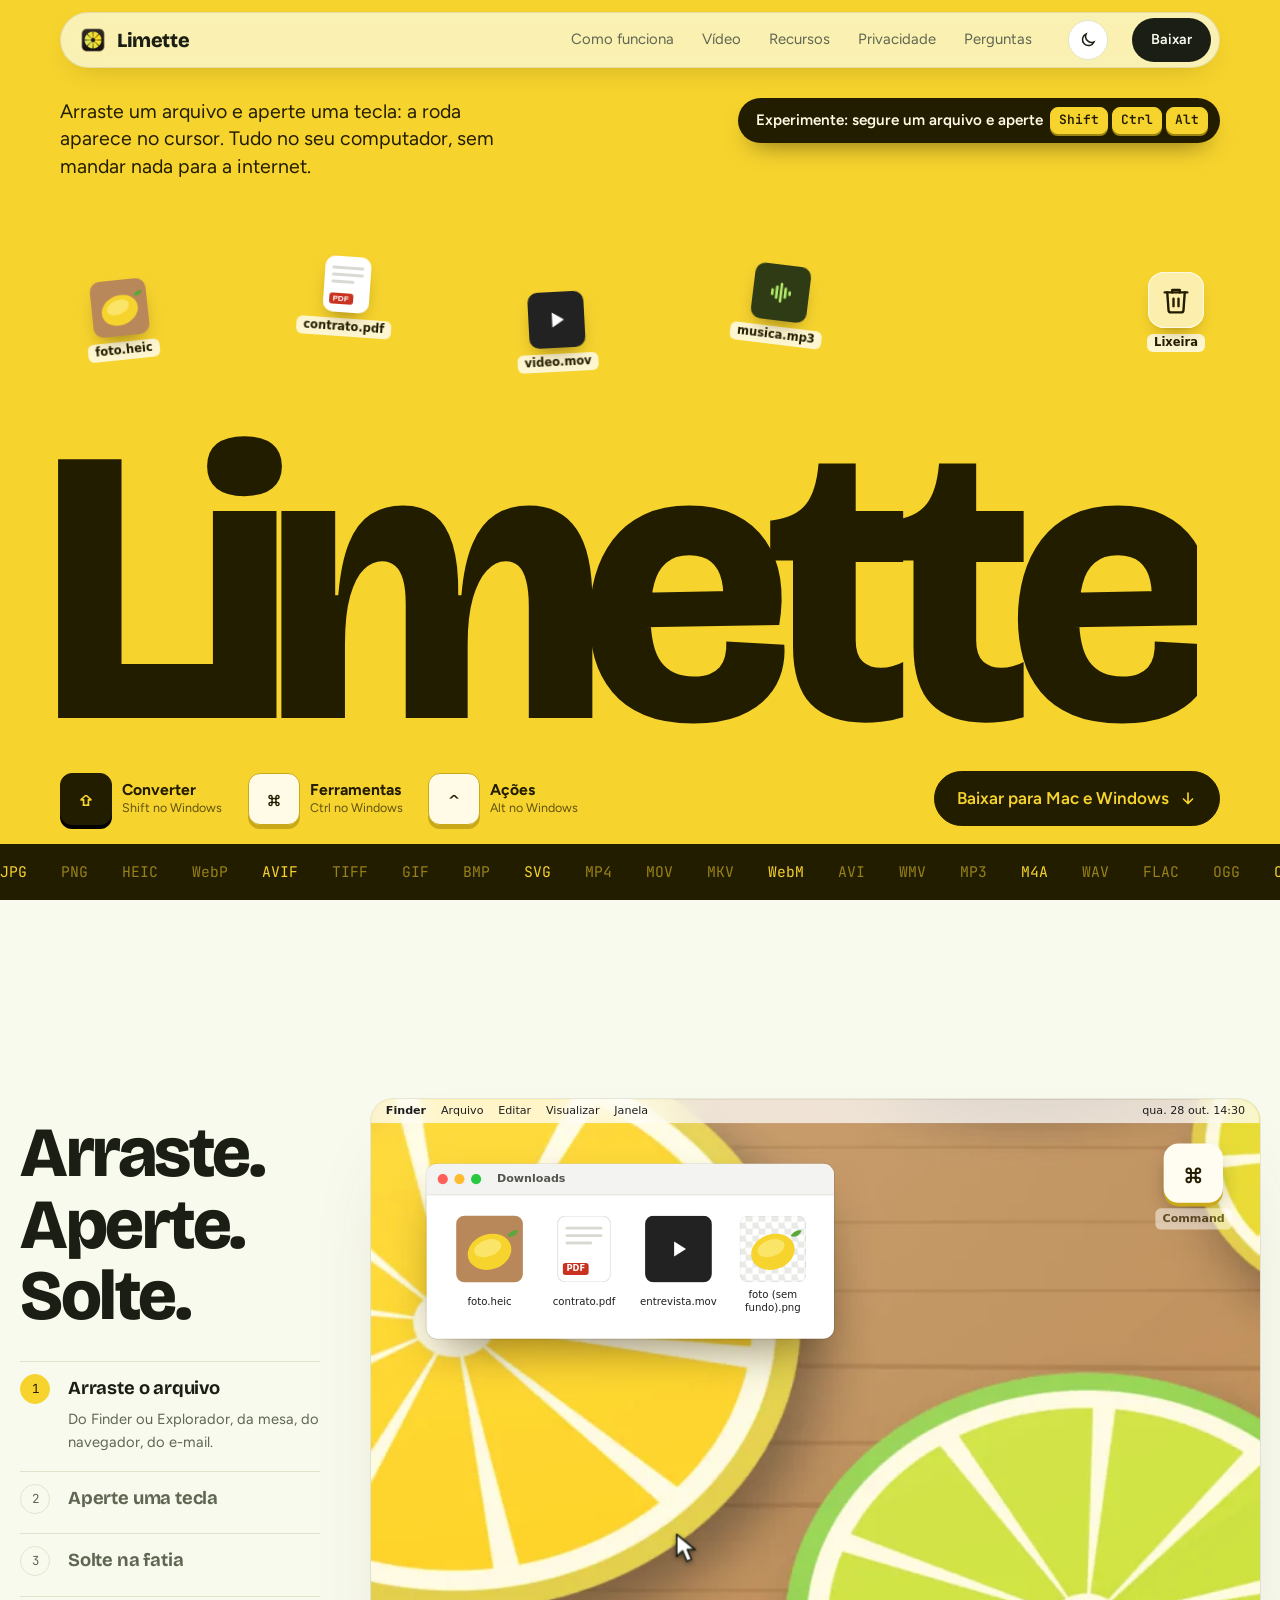
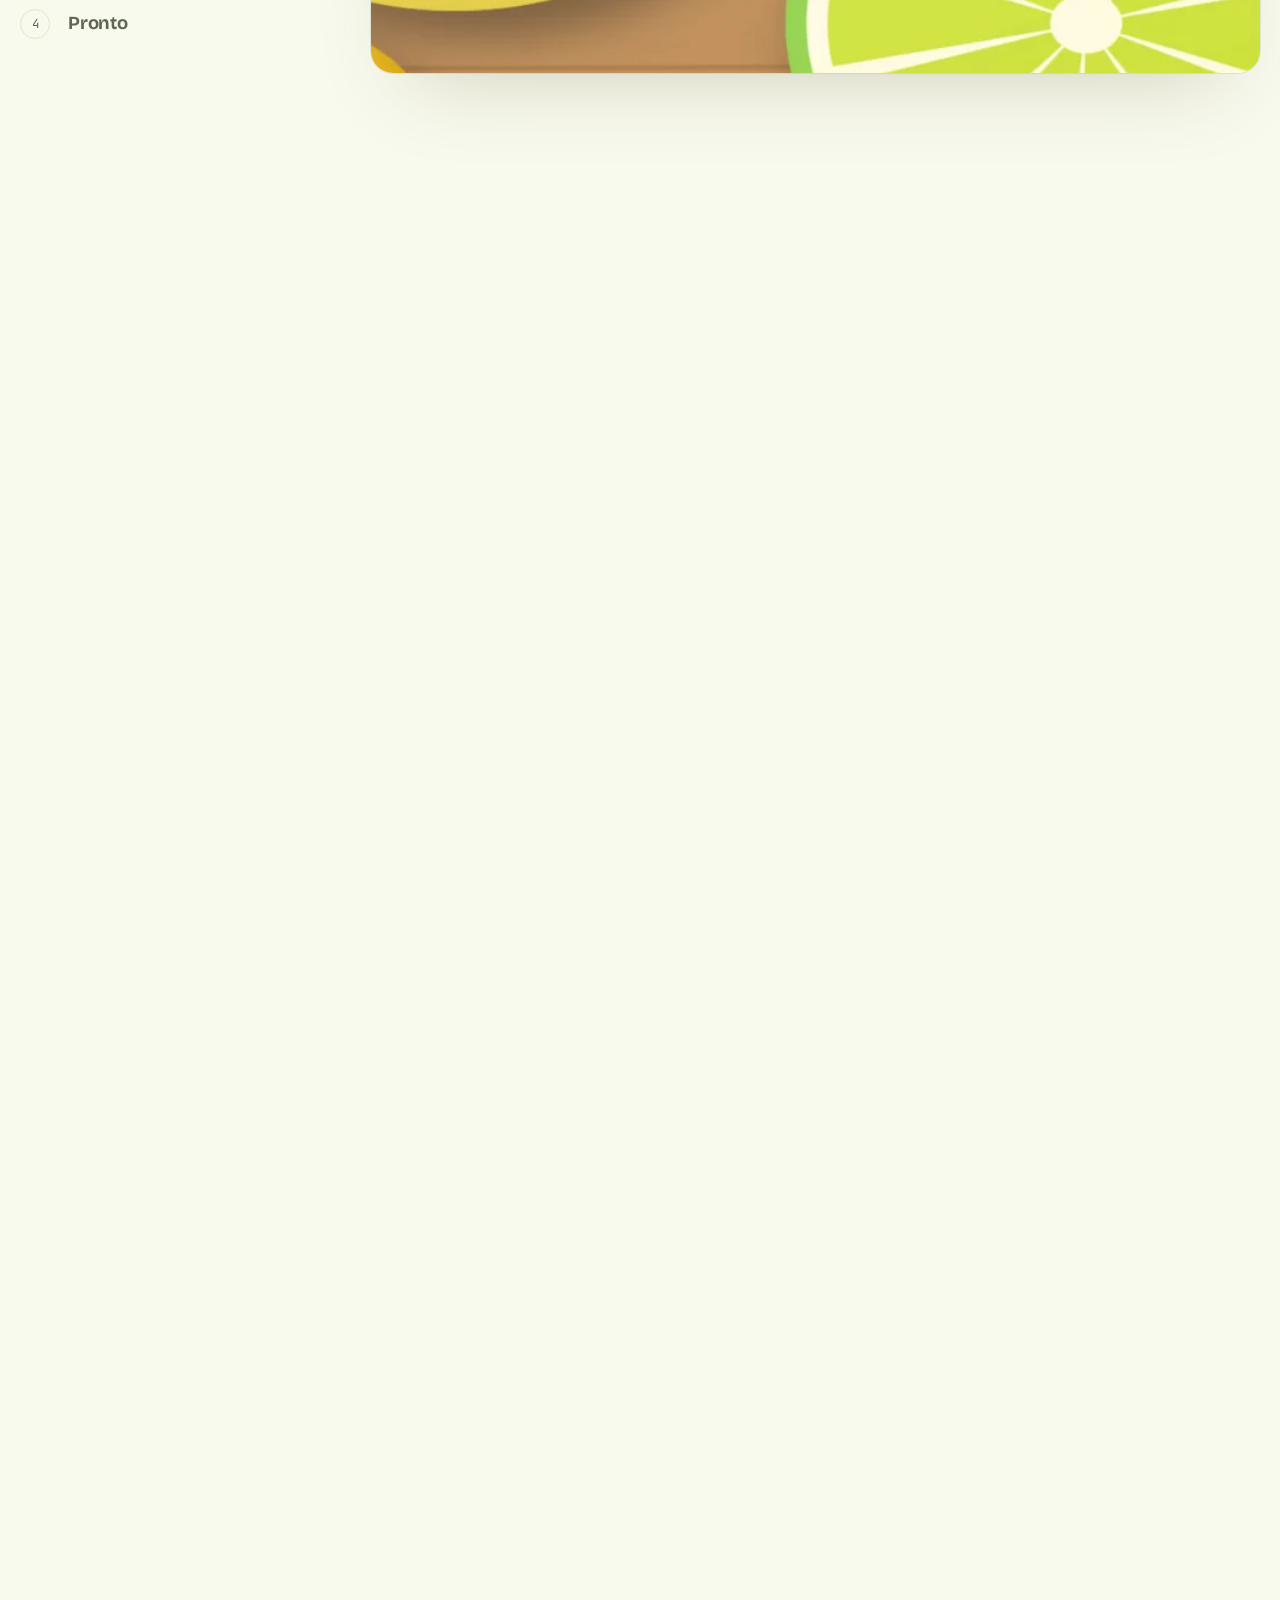
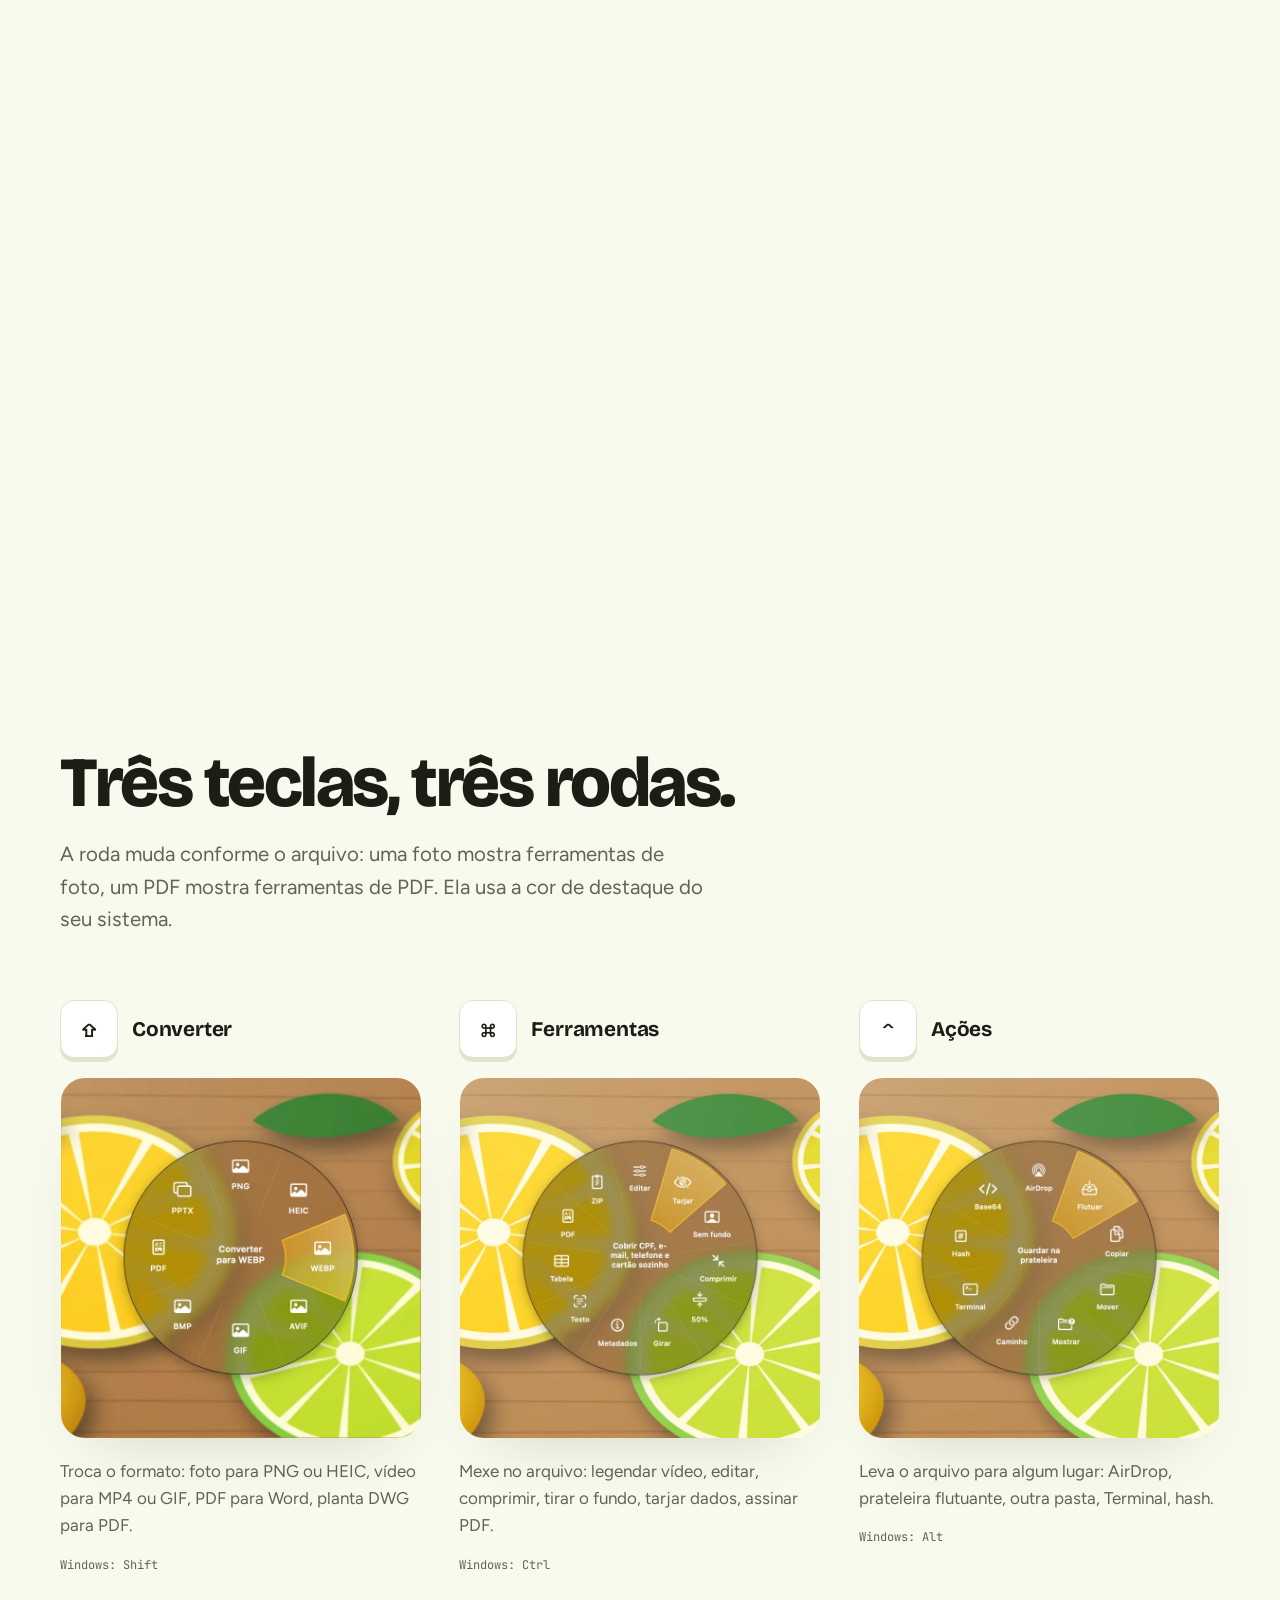
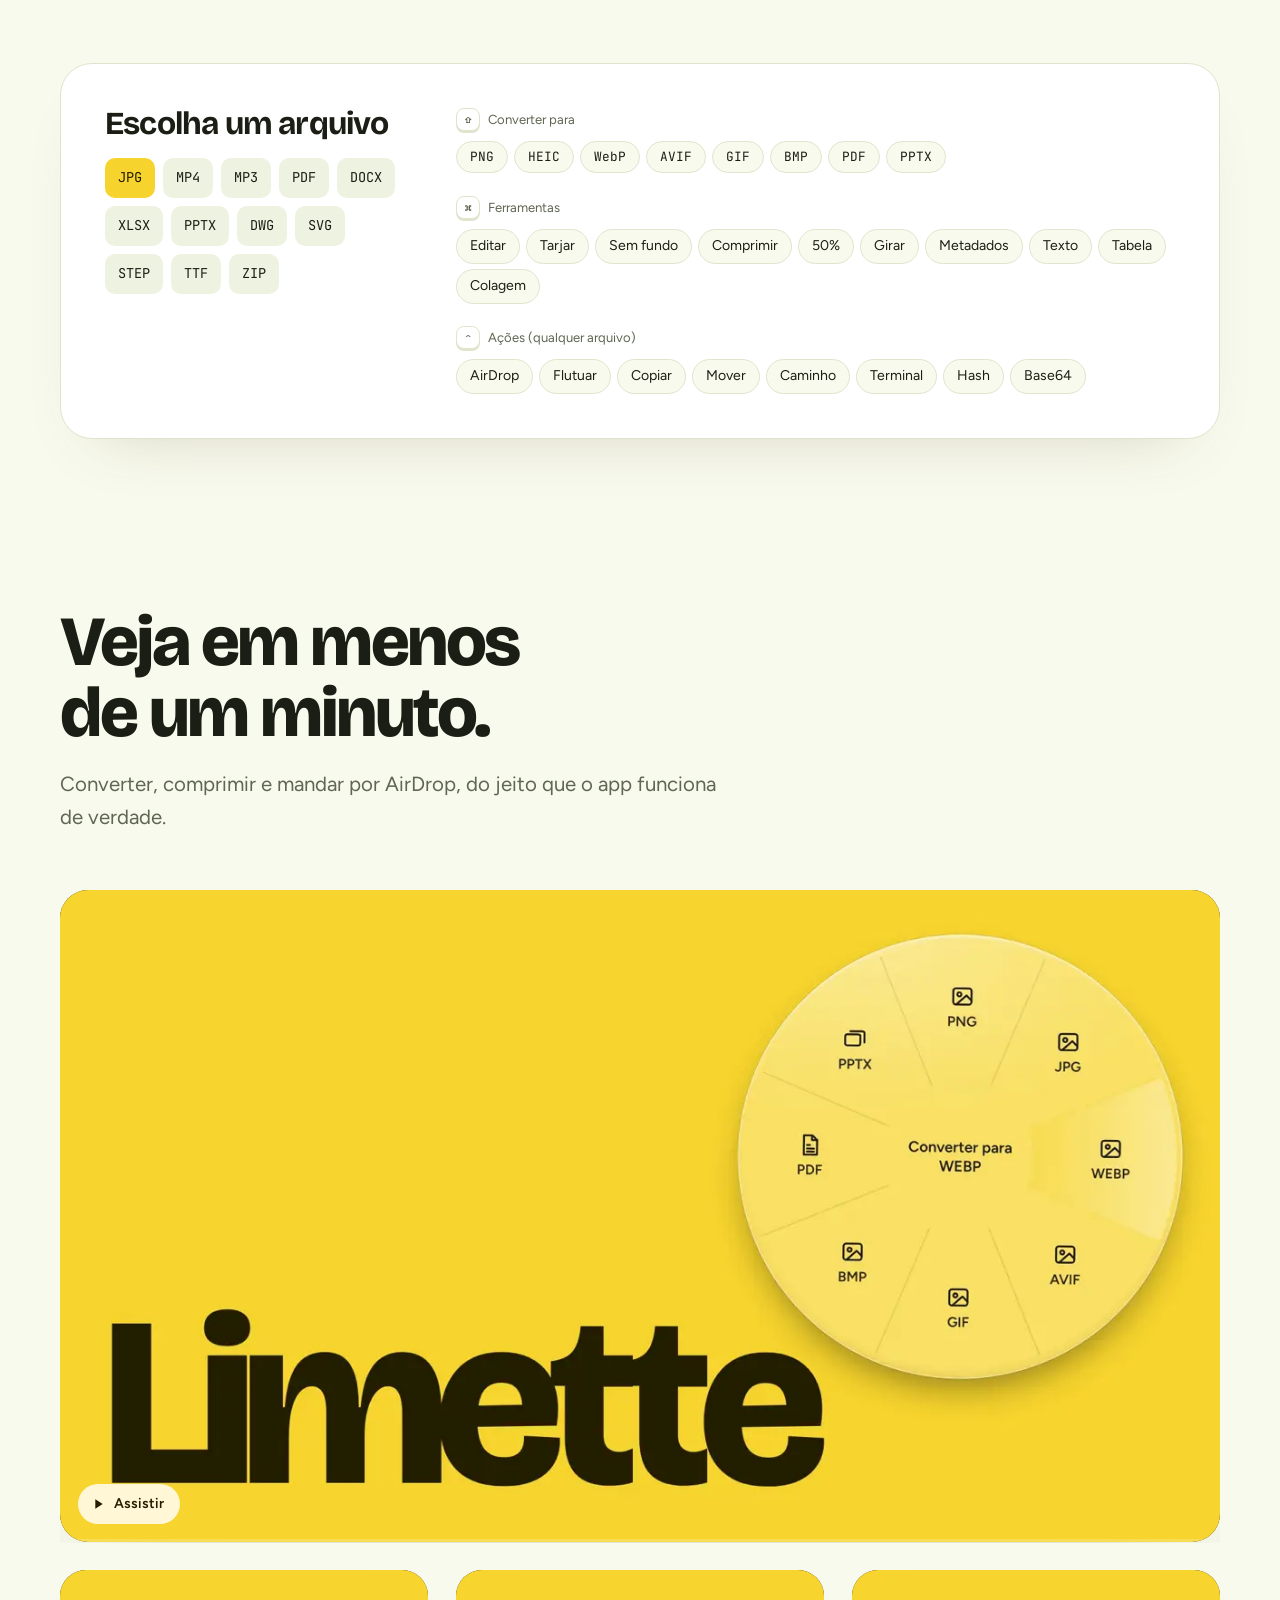
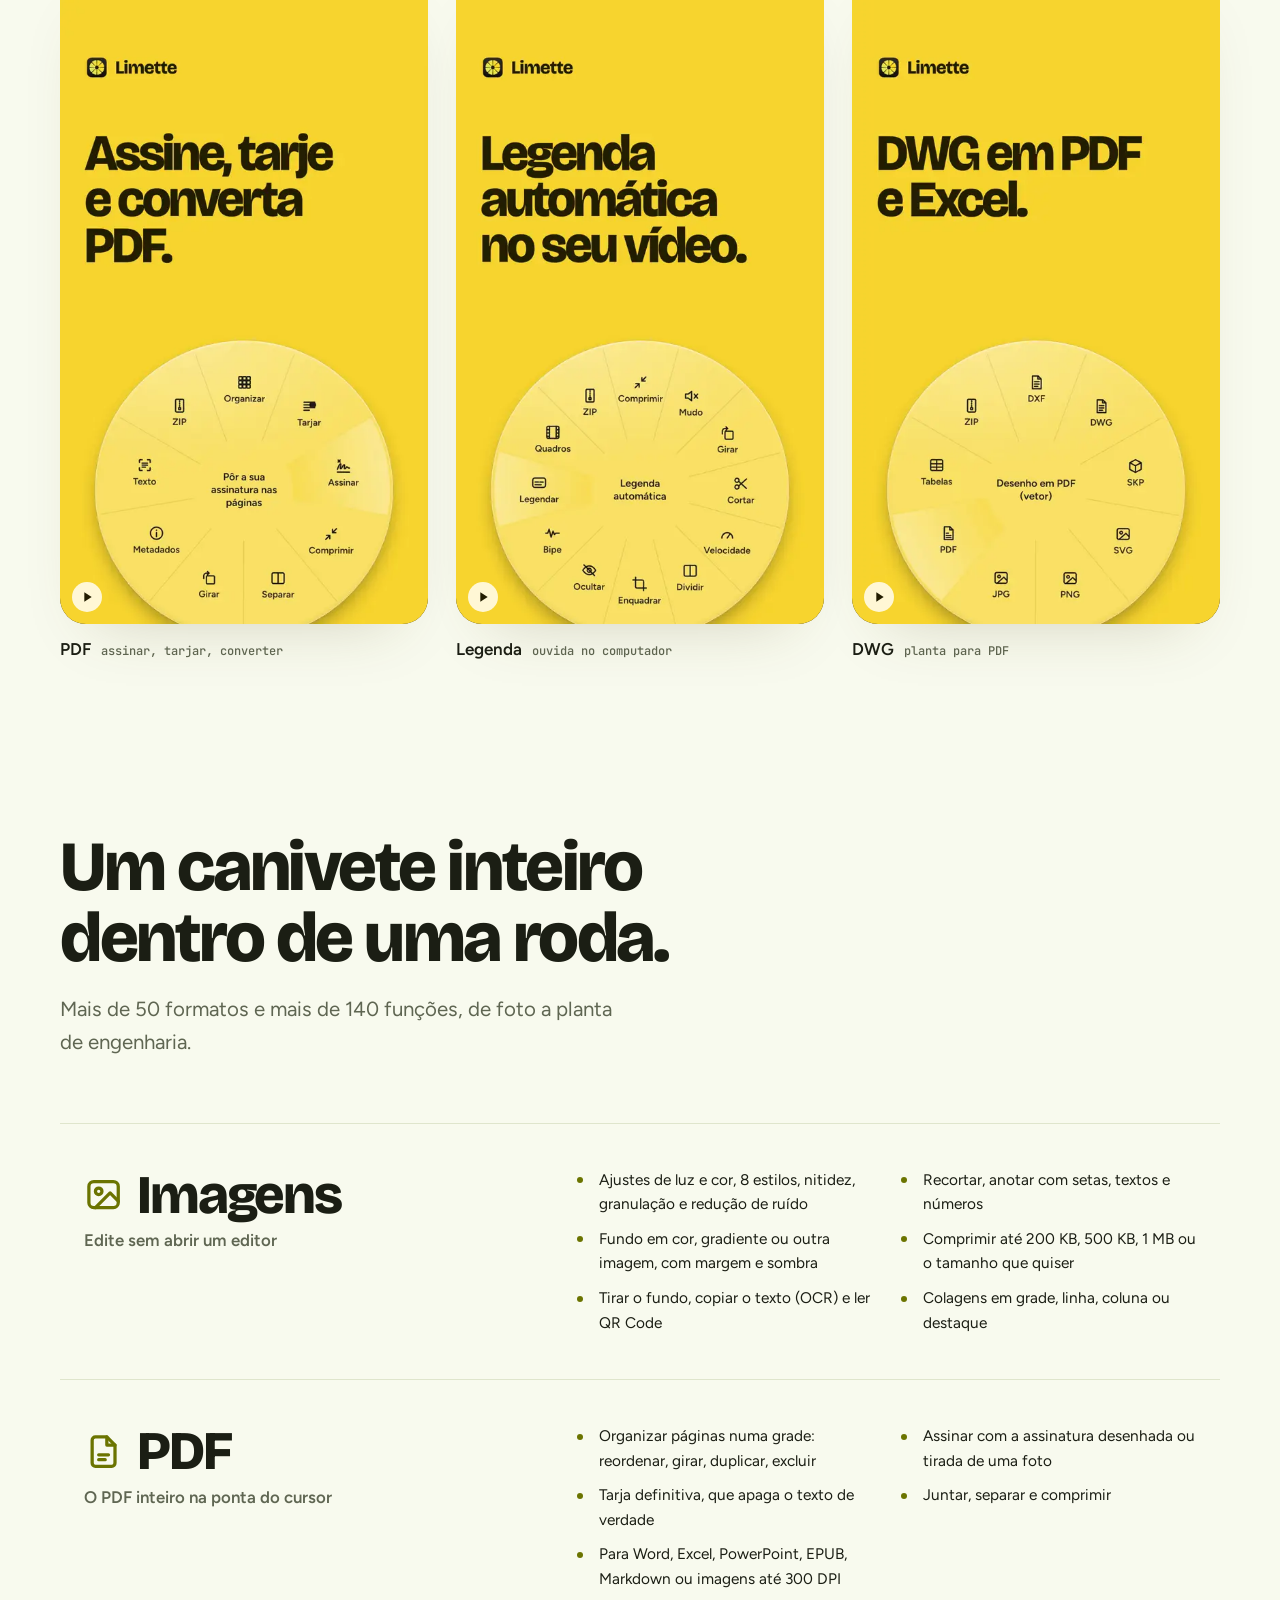
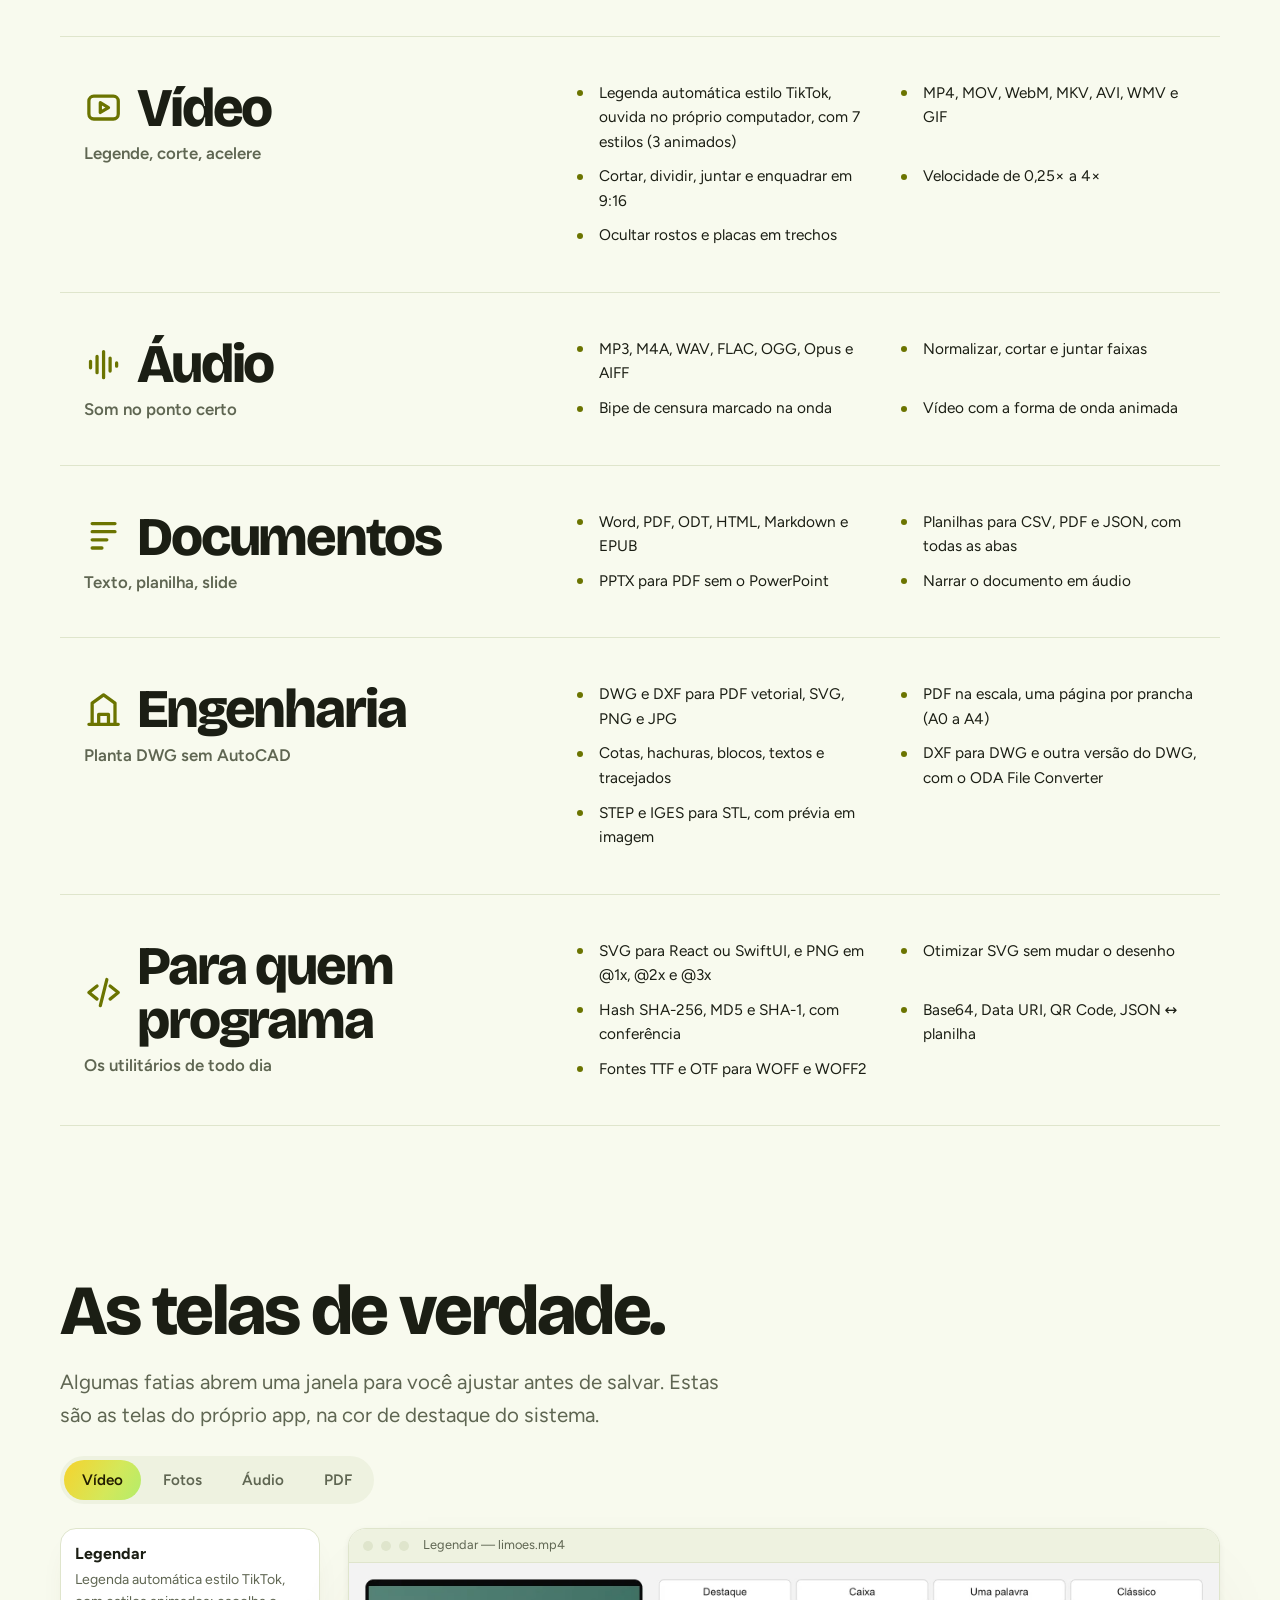
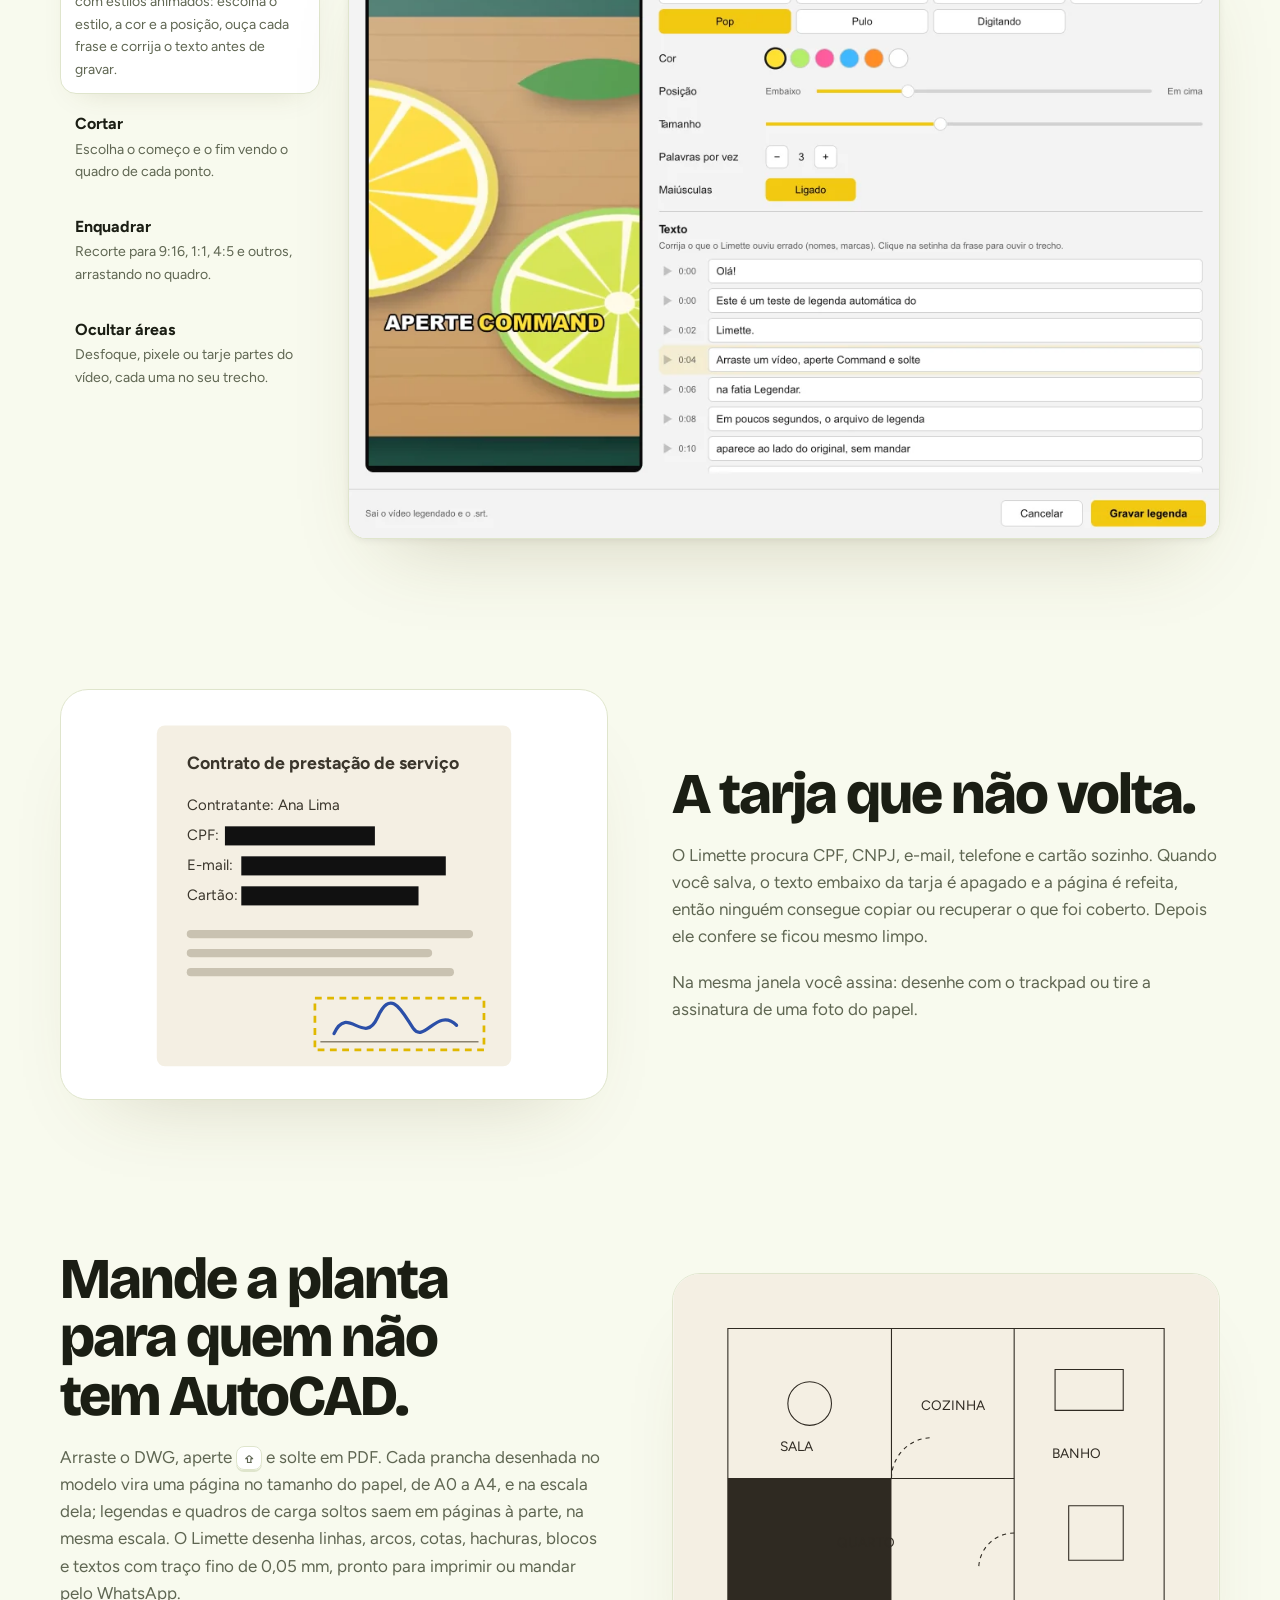
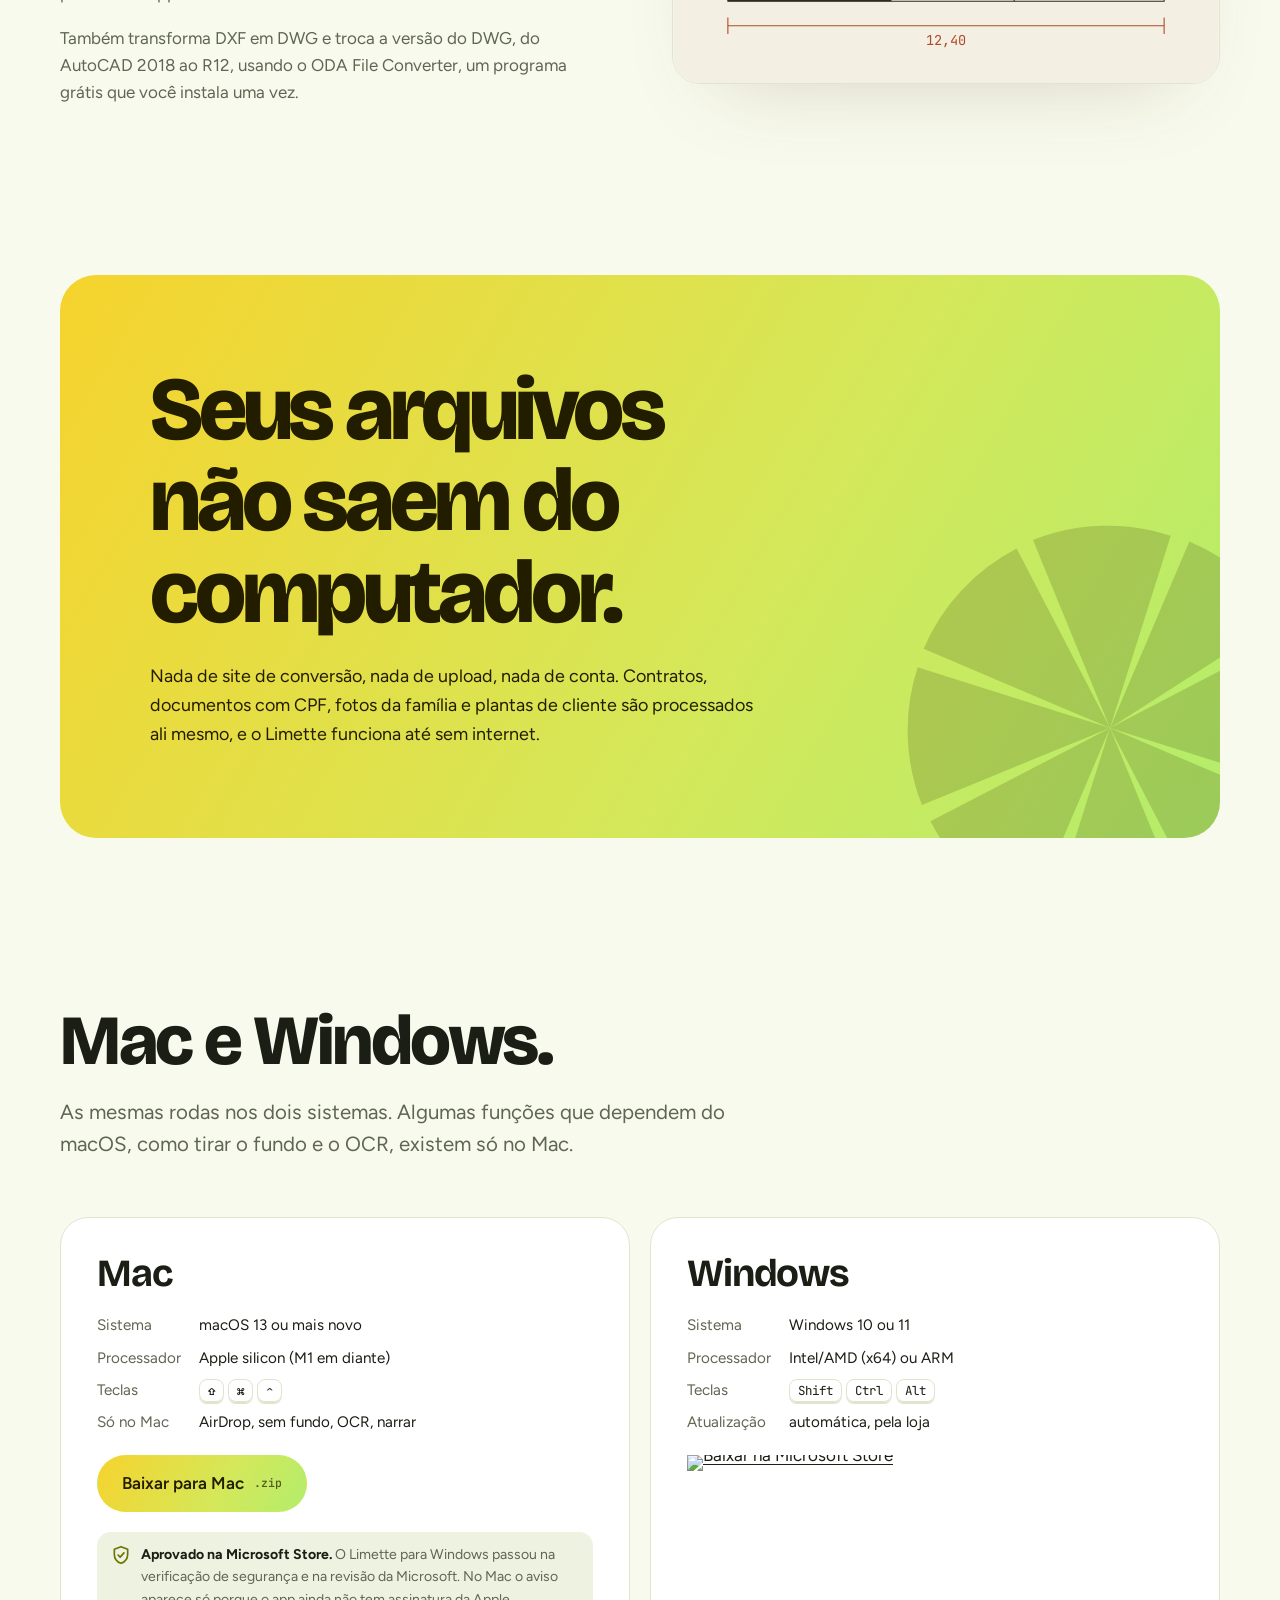
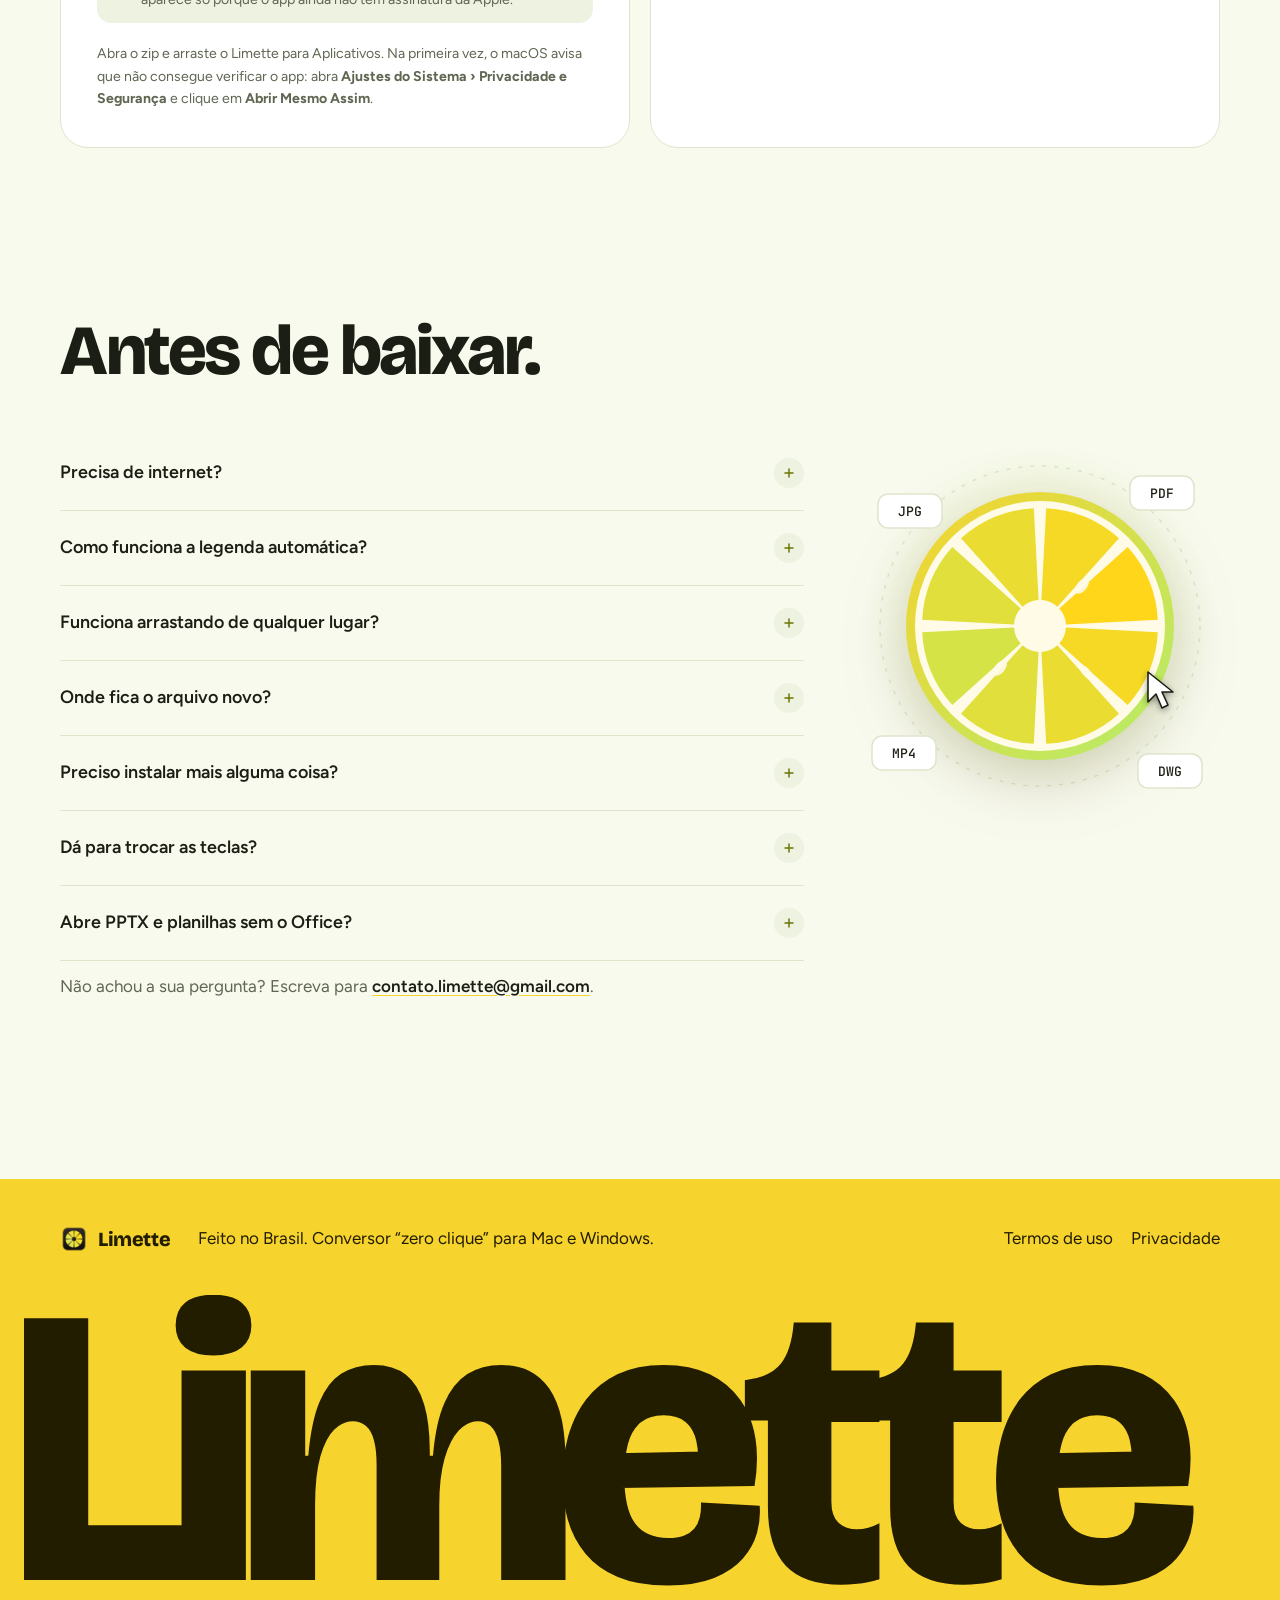
==== commit b634ed3d: "Hero: arquivos e lixeira arrumados, convite numa linha só Co-Authored-By: Claude Opus 5.5 <noreply@a" ====
--- a/index.html
+++ b/index.html
@@ -94,7 +94,8 @@
 .hero .say{font-size:clamp(1rem, .7rem + 1.1svh, 1.22rem);line-height:1.4;max-width:34ch}
 /* o convite para brincar: uma pílula escura, para ninguém passar sem ver */
 .hero .try{font-size:.95rem;font-weight:600;display:inline-flex;align-items:center;gap:7px;flex-wrap:wrap;background:#231d00;color:#fffbe6;padding:9px 12px 9px 18px;border-radius:999px;box-shadow:0 12px 26px -14px #000a;max-width:100%}
-@media (max-width:820px){.hero .try{border-radius:16px;padding:10px 14px;font-size:.9rem}}
+@media (max-width:820px){.hero .try{border-radius:16px;padding:9px 12px 9px 14px;font-size:.9rem}}
+.hero .try .ks{display:inline-flex;gap:4px;white-space:nowrap}
 .hero .try kbd{background:#f6d32d;border-color:#f6d32d;box-shadow:0 2px 0 #9d8410;color:#231d00;font-size:.85em;padding:2px 8px}
 /* arquivos soltos no pôster: arraste um e, sem soltar, aperte a tecla; a roda abre no cursor e soltar numa fatia cria o arquivo novo */
 .hf *{-webkit-user-drag:none}
@@ -112,6 +113,8 @@
 .hf span{font:600 11.5px/1.2 -apple-system, "Segoe UI", system-ui, sans-serif;color:#231d00;background:#fffbe6e0;padding:2px 7px;border-radius:6px;width:max-content;max-width:124px;text-align:center;text-wrap:balance}
 .hf.new .th{animation:born .55s var(--ease)}
 @keyframes born{from{transform:scale(.3);opacity:0}}
+@media (max-width:820px){.hf,.htrash{width:80px}.hf .th,.htrash .bin{width:52px;height:52px}.hf .th-doc{width:42px}.hf.xm{display:none}}
+@media (max-width:379px){.keys{padding-right:80px;gap:10px}.keys b{font-size:.84rem}.hf,.htrash{width:72px}.hf .th,.htrash .bin{width:48px;height:48px}}
 /* lixeira: arraste um arquivo criado até ela, ou clique para apagar todos os criados */
 .htrash{position:absolute;left:0;top:0;z-index:3;width:88px;display:grid;justify-items:center;gap:6px;padding:4px;border:0;background:none;color:#231d00;cursor:pointer;transform:translate(var(--x,0px),var(--y,0px))}
 .htrash .bin{position:relative;width:56px;height:56px;border-radius:16px;display:grid;place-items:center;background:#fffbe6b0;box-shadow:0 10px 18px -10px #3a250a80, inset 0 0 0 1px #fffbe6;transition:transform .25s var(--ease), background .2s}
@@ -157,12 +160,16 @@
 .keys kbd.press{transform:translateY(4px)!important;box-shadow:0 0 0 #000!important}
 .keys b{font-weight:700;font-size:.98rem;align-self:end;line-height:1.2}
 .keys small{font-size:.78rem;opacity:.7;align-self:start;line-height:1.3}
-/* celular: frase, a roda grande no meio, o nome embaixo dela, teclas e botão */
+/* celular: o nome no topo, a frase e o convite, a fileira de arquivos no meio, teclas e botão embaixo */
 @media (max-width:820px){
   .hero{padding-top:calc(env(safe-area-inset-top,0px) + 72px)}
+  .hero-grid{display:flex;flex-direction:column;gap:clamp(10px,1.8svh,18px)}
+  .hero .word{order:-1}
+  .hero .bottom{margin-top:auto;padding-top:112px}
   .hero .say{font-size:1rem}
   .hero h1{font-size:29.5vw}
-  .keys{display:grid;grid-template-columns:repeat(3,minmax(0,1fr));gap:8px;width:100%}
+  .keys{display:flex;flex-wrap:nowrap;gap:clamp(10px,4vw,20px);padding-right:92px}
+  .keys b{font-size:.9rem}
   .keys button{grid-template-columns:1fr;justify-items:start;row-gap:6px}
   .keys kbd{grid-row:auto}
   .keys small{display:none}
@@ -455,7 +462,7 @@
 <div class="hero" id="hero"><div class="hero-in g"><div class="wrap hero-grid">
   <div class="top">
     <p class="say" style="--i:0">Arraste um arquivo e aperte uma tecla: a roda aparece no cursor. Tudo no seu computador, sem mandar nada para a internet.</p>
-    <p class="try" style="--i:1" aria-hidden="true">Experimente: arraste um arquivo e, sem soltar, aperte <kbd>⇧</kbd> <kbd>⌘</kbd> ou <kbd>⌃</kbd></p>
+    <p class="try" style="--i:1" aria-hidden="true">Experimente: segure um arquivo e aperte <span class="ks"><kbd>⇧</kbd><kbd>⌘</kbd><kbd>⌃</kbd></span></p>
   </div>
   <div class="word" id="word">
   <h1 aria-label="Limette"><span class="ch" style="--i:0" aria-hidden="true">L</span><span class="ch" style="--i:1" aria-hidden="true">i</span><span class="ch" style="--i:2" aria-hidden="true">m</span><span class="ch" style="--i:3" aria-hidden="true">e</span><span class="ch" style="--i:4" aria-hidden="true">t</span><span class="ch" style="--i:5" aria-hidden="true">t</span><span class="ch" style="--i:6" aria-hidden="true">e</span></h1>
@@ -881,8 +888,8 @@
   const mac = /Mac|iPhone|iPad/.test(navigator.platform || navigator.userAgent);
   const KEY = mac ? {Shift:0, Meta:1, Control:2} : {Shift:0, Control:1, Alt:2};
   const touch = matchMedia("(pointer:coarse)").matches;
-  hero.querySelector(".try").innerHTML = touch ? "Experimente: arraste um arquivo até uma fatia da roda"
-    : `Experimente: arraste um arquivo e, sem soltar, aperte ${mac ? "<kbd>⇧</kbd> <kbd>⌘</kbd> ou <kbd>⌃</kbd>" : "<kbd>Shift</kbd> <kbd>Ctrl</kbd> ou <kbd>Alt</kbd>"}`;
+  hero.querySelector(".try").innerHTML = touch ? "Experimente: arraste um arquivo até a roda"
+    : `Experimente: segure um arquivo e aperte <span class="ks">${mac ? "<kbd>⇧</kbd><kbd>⌘</kbd><kbd>⌃</kbd>" : "<kbd>Shift</kbd><kbd>Ctrl</kbd><kbd>Alt</kbd>"}</span>`;
   let ptr = null;
   hero.addEventListener("pointermove", e => { if (e.pointerType === "mouse") { const r = hero.getBoundingClientRect(); ptr = [e.clientX - r.left, e.clientY - r.top]; } });
   hero.addEventListener("pointerleave", () => { ptr = null; });
@@ -937,16 +944,21 @@
   const pos = (el, x, y, r) => { el._x = x; el._y = y; el.style.setProperty("--x", x + "px"); el.style.setProperty("--y", y + "px"); if (r !== undefined) el.style.setProperty("--r", r + "deg"); };
   const fit = (x, y) => { const r = hero.getBoundingClientRect(); return [Math.max(0, Math.min(r.width - 92, x)), Math.max(70, Math.min(r.height - 150, y))]; };
   const originals = FILES.map(f => mk(f, f.name.split(".").pop())), trash = document.getElementById("htrash"), badge = trash.querySelector("b");
+  const keys = document.getElementById("legend");
+  originals[3].classList.add("xm"); // a música fica só no computador; no celular não cabe na fileira
   const layout = () => {
     const h = hero.getBoundingClientRect(), t = top.getBoundingClientRect().bottom - h.top, w = word.getBoundingClientRect().top - h.top, W = h.width;
     const desk = innerWidth > 820, base = t + Math.max(10, (w - t - 96) / 2), right = top.getBoundingClientRect().right - h.left;
+    // no celular: os três arquivos numa fileira e a lixeira no canto direito da linha das teclas
+    const kb = keys.querySelector("kbd").getBoundingClientRect(), kt = kb.top - h.top, cw = originals[0].offsetWidth || 80, gap = (W - 40 - 3 * cw) / 2;
+    const row = t + Math.max(8, (kt - t - 92) / 2), slot = i => 20 + i * (cw + gap);
     const spots = desk ? originals.map((_, i) => [W * [.06, .23, .4, .57][i], base + [18, -6, 30, 2][i]])
-      : originals.map((_, i) => [W * [.04, .37, .7, .18][i], t + (w - t - 90) * [.06, .14, .04, .62][i]]);
-    trash._x = desk ? right - 88 : W * .62; trash._y = desk ? base + 10 : t + (w - t - 90) * .66;
+      : originals.map((_, i) => [slot(Math.min(i, 2)), row]);
+    trash._x = desk ? right - 88 : W - 20 - trash.offsetWidth + 4; trash._y = desk ? base + 10 : kt + kb.height / 2 - trash.querySelector(".bin").offsetHeight / 2 - 4;
     trash.style.setProperty("--x", trash._x + "px"); trash.style.setProperty("--y", trash._y + "px");
     originals.forEach((el, i) => { el._home = spots[i]; });
     if (moved) return [...box.children].forEach(el => pos(el, ...fit(el._x, el._y)));
-    originals.forEach((el, i) => pos(el, ...spots[i], [-6, 4, -3, 7][i]));
+    originals.forEach((el, i) => pos(el, ...spots[i], desk ? [-6, 4, -3, 7][i] : 0));
   };
   new ResizeObserver(layout).observe(hero);
   document.fonts && document.fonts.ready.then(layout);
